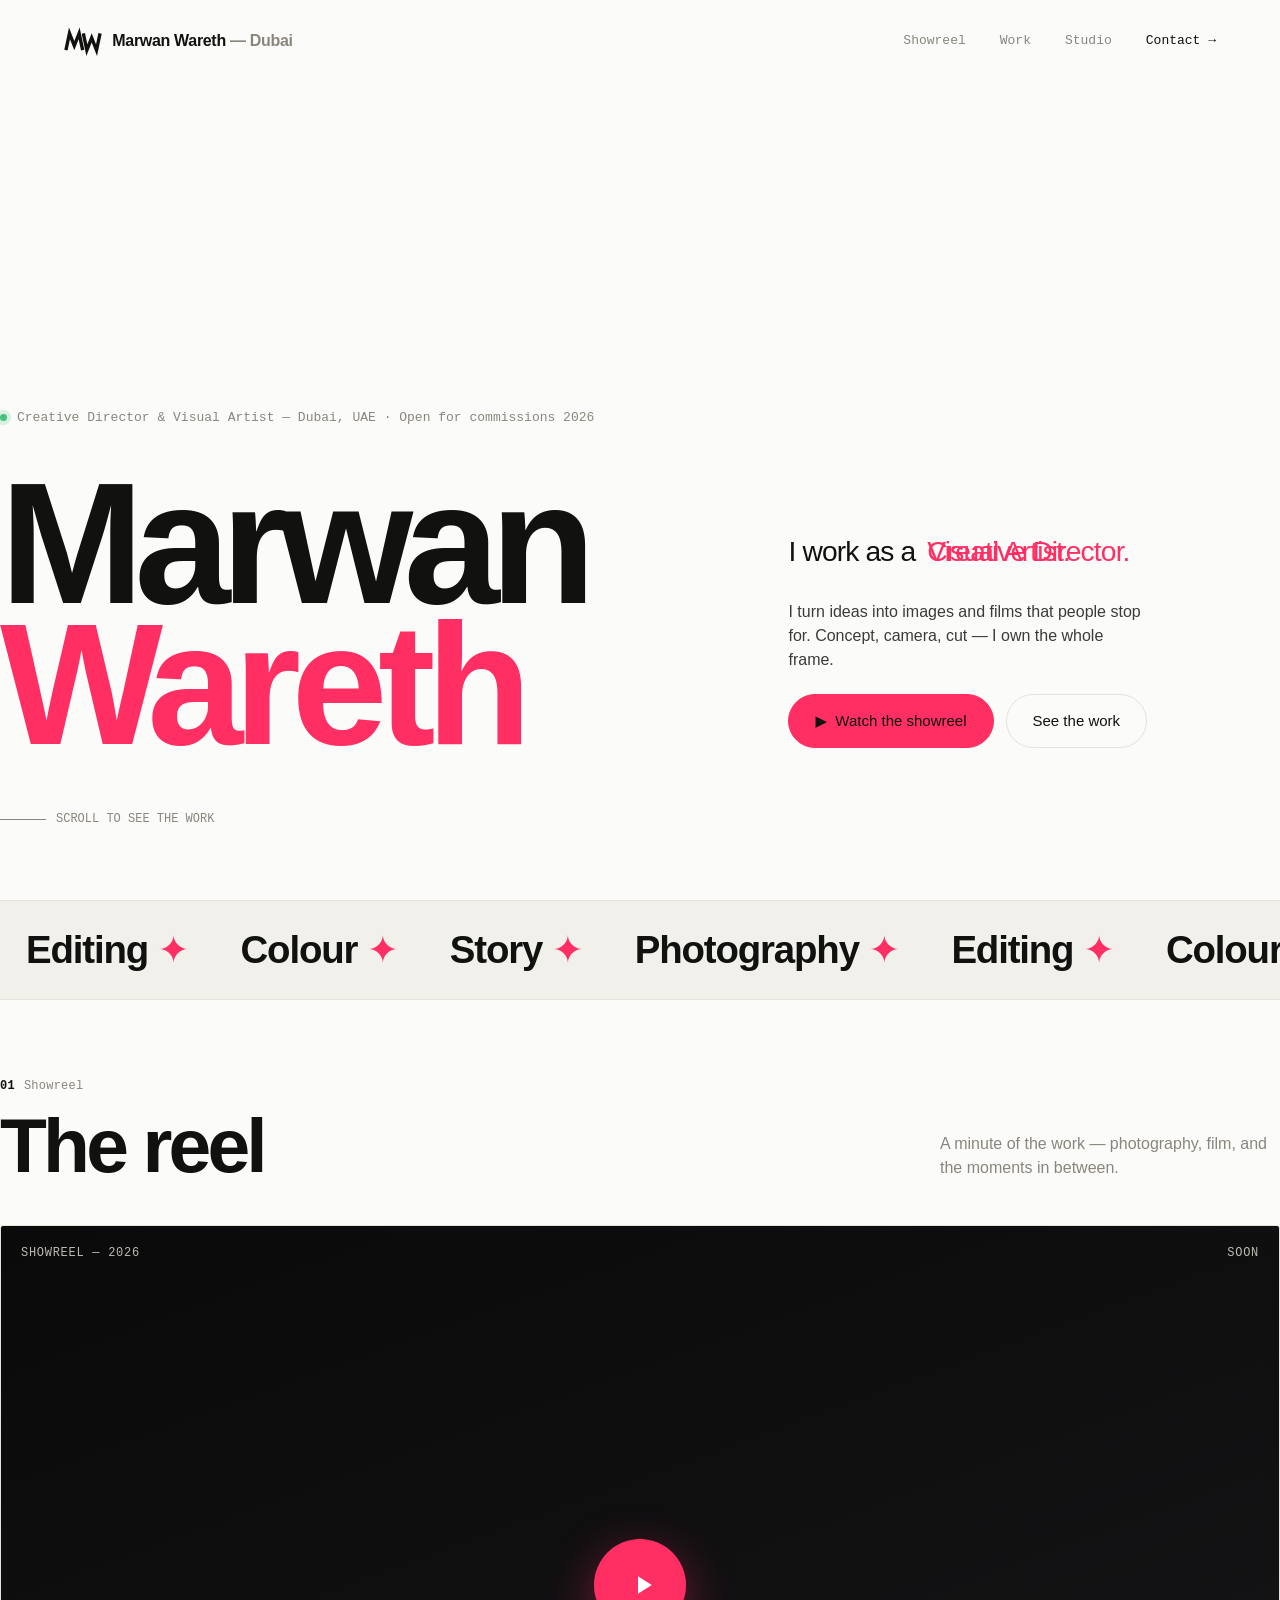
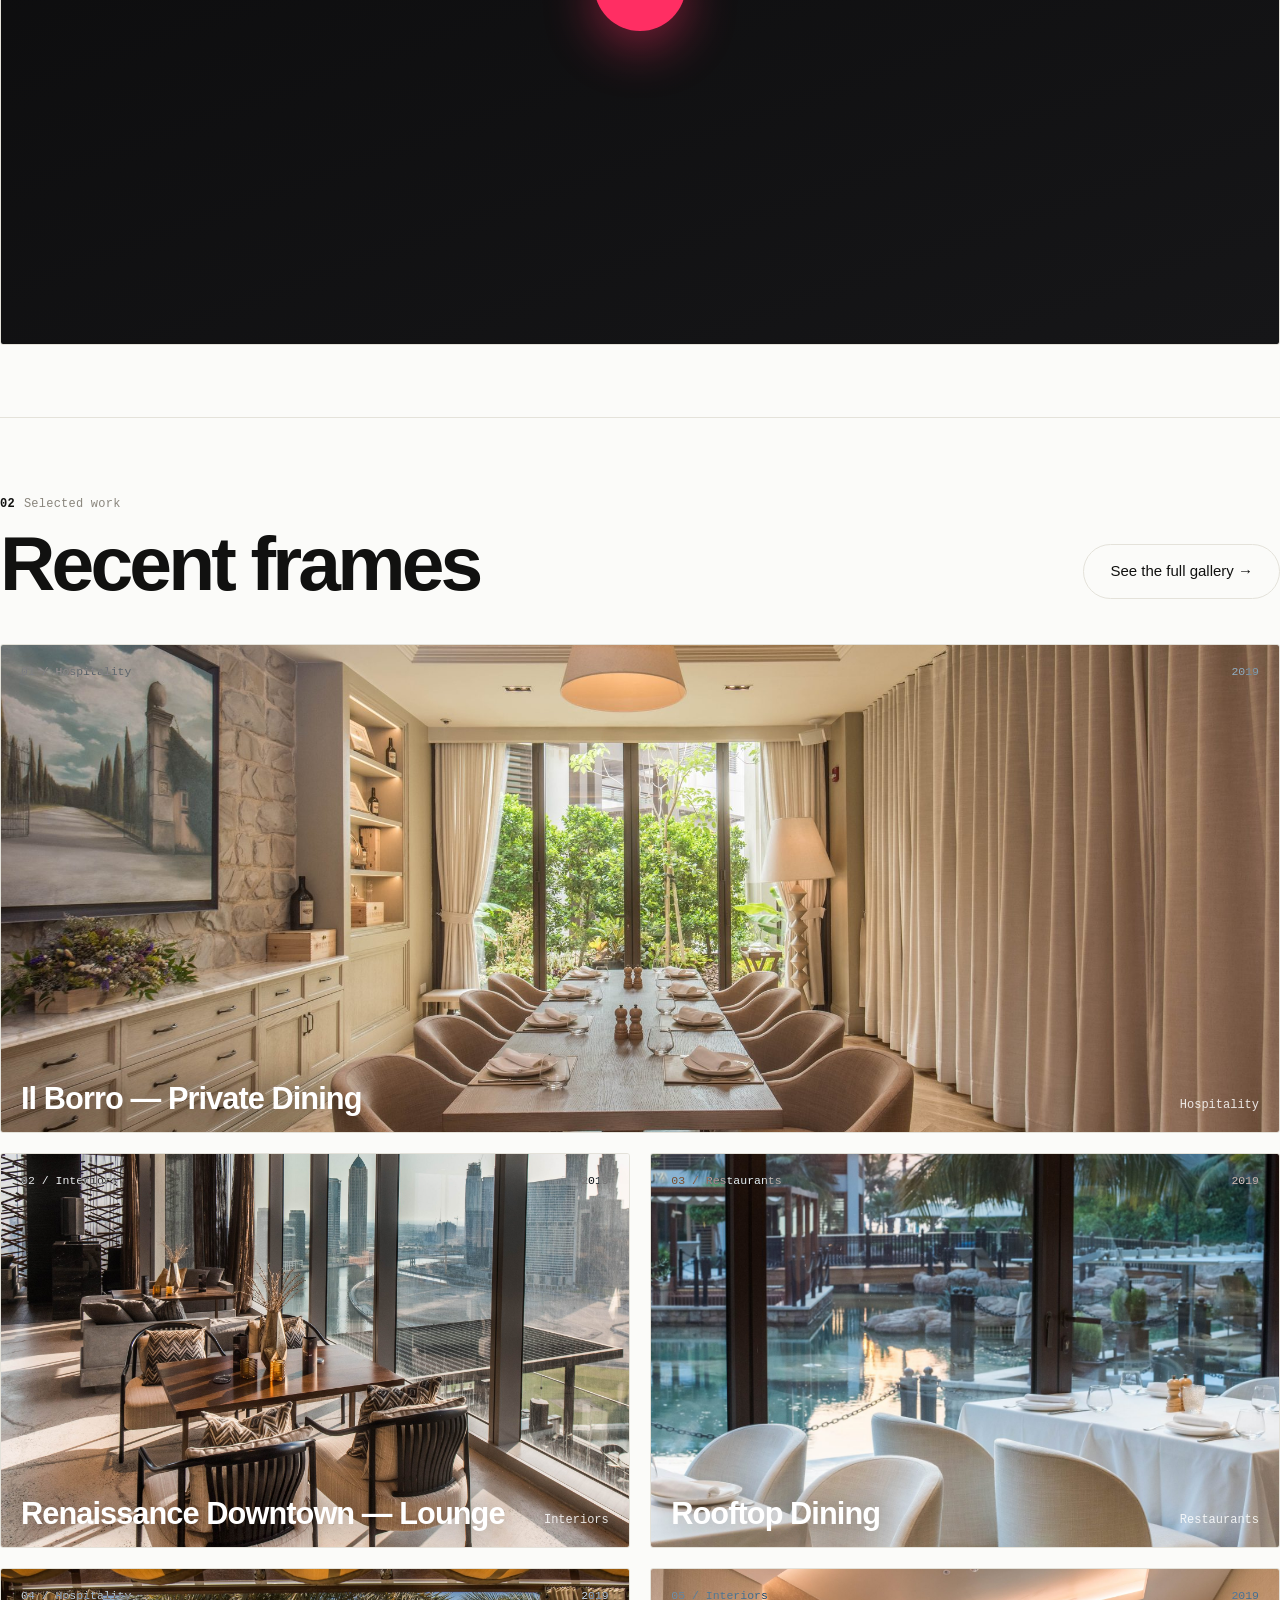
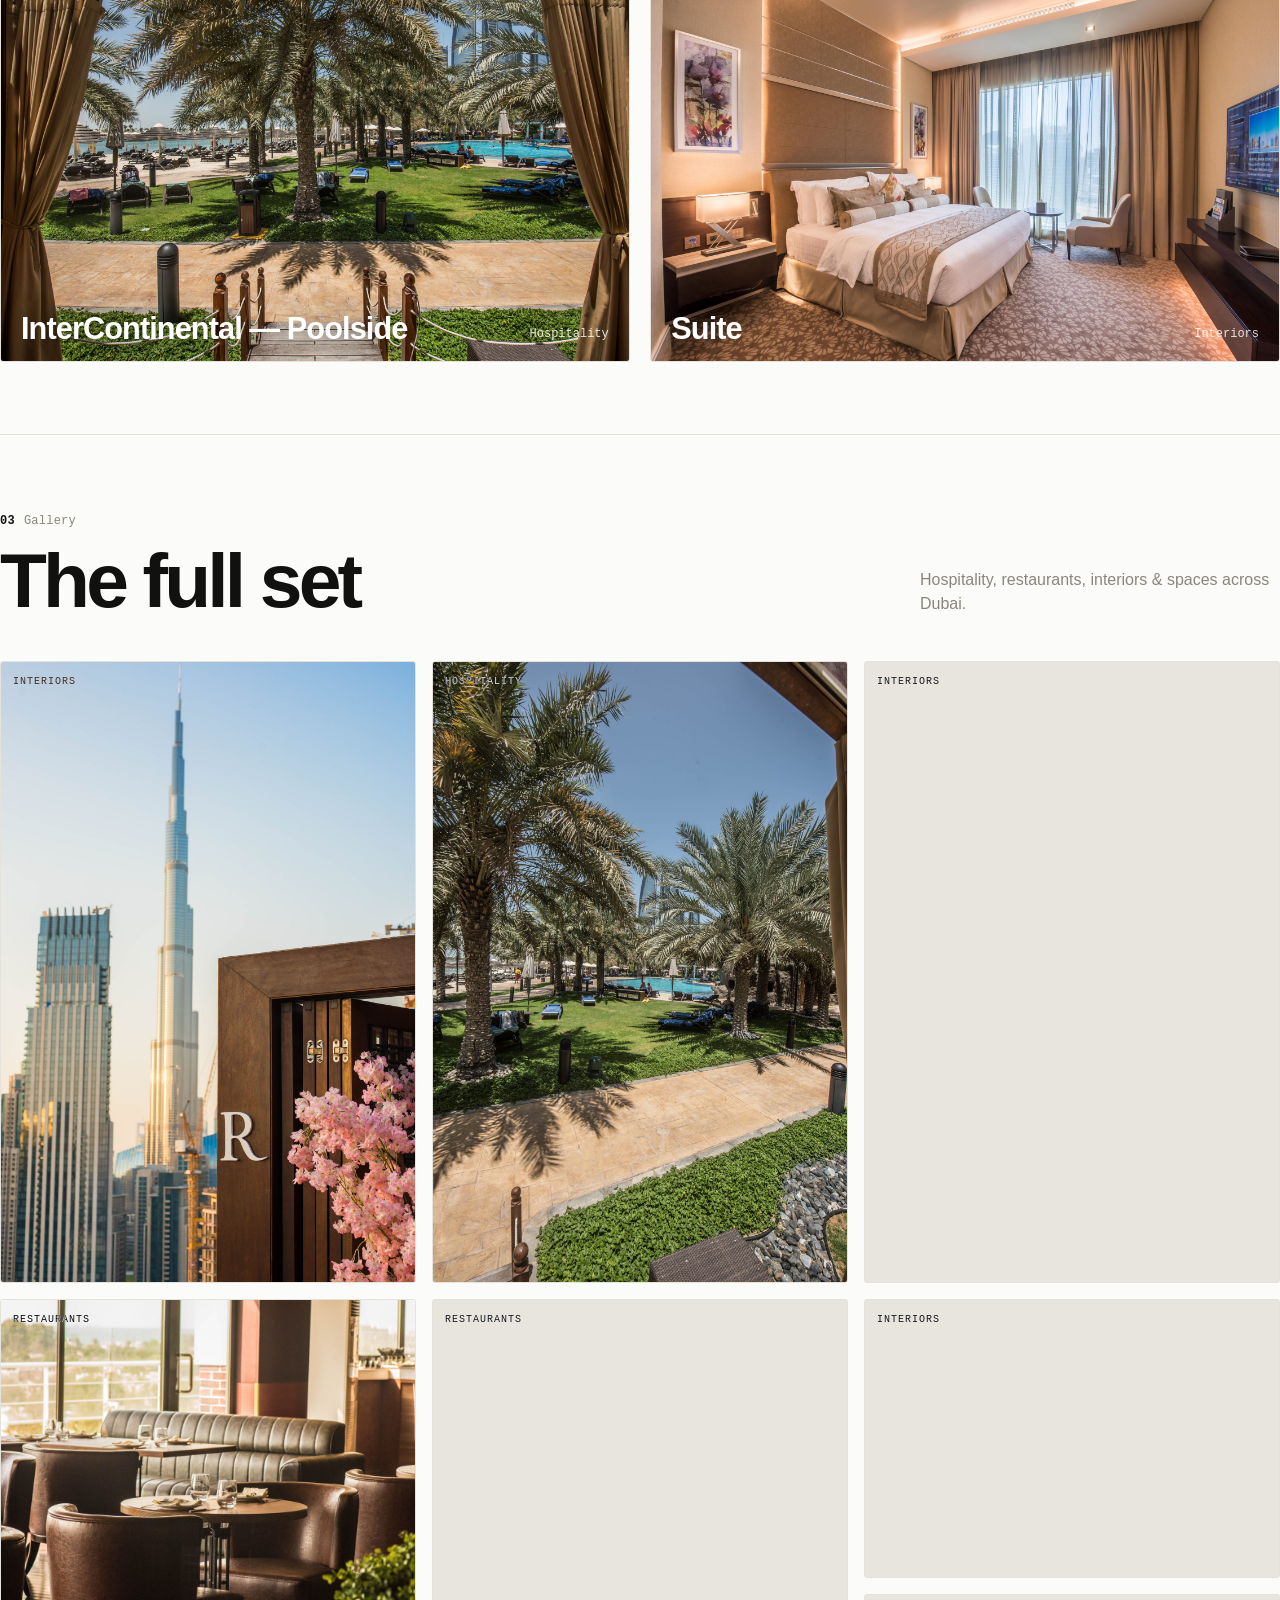
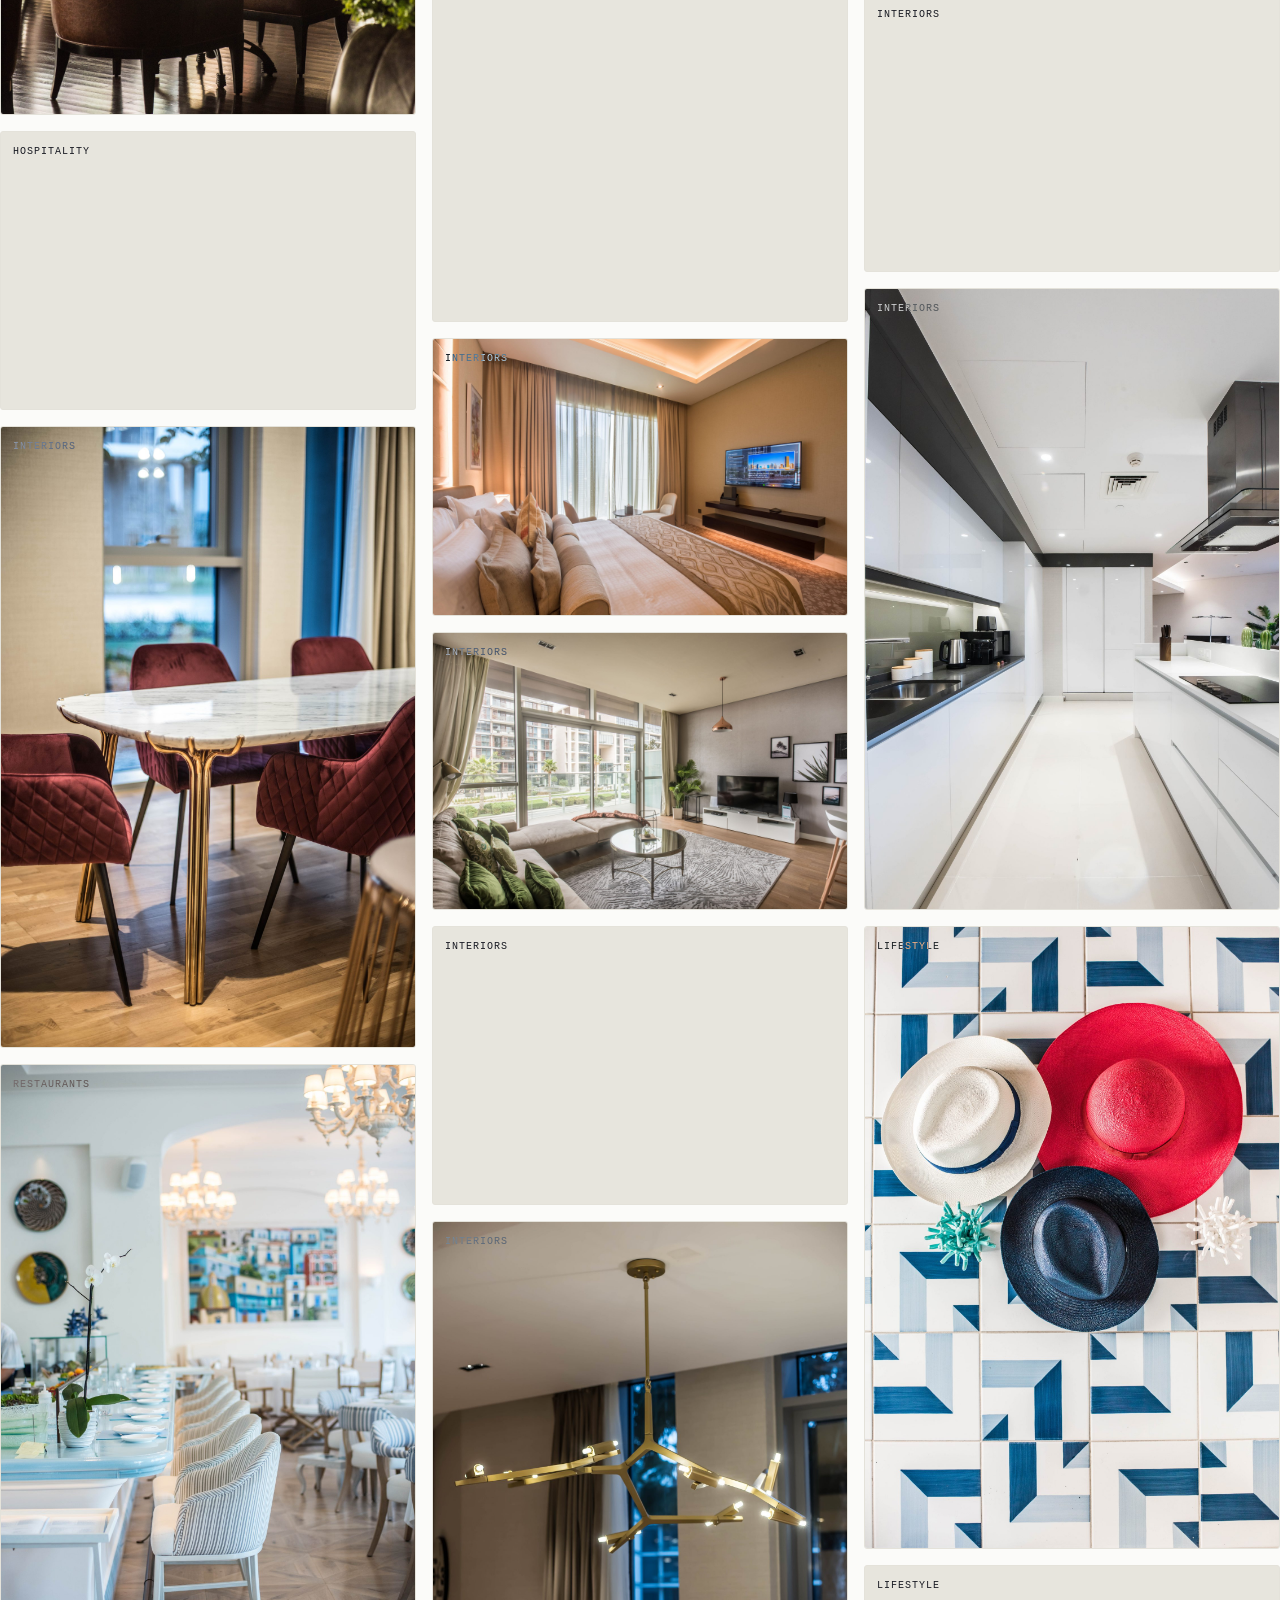
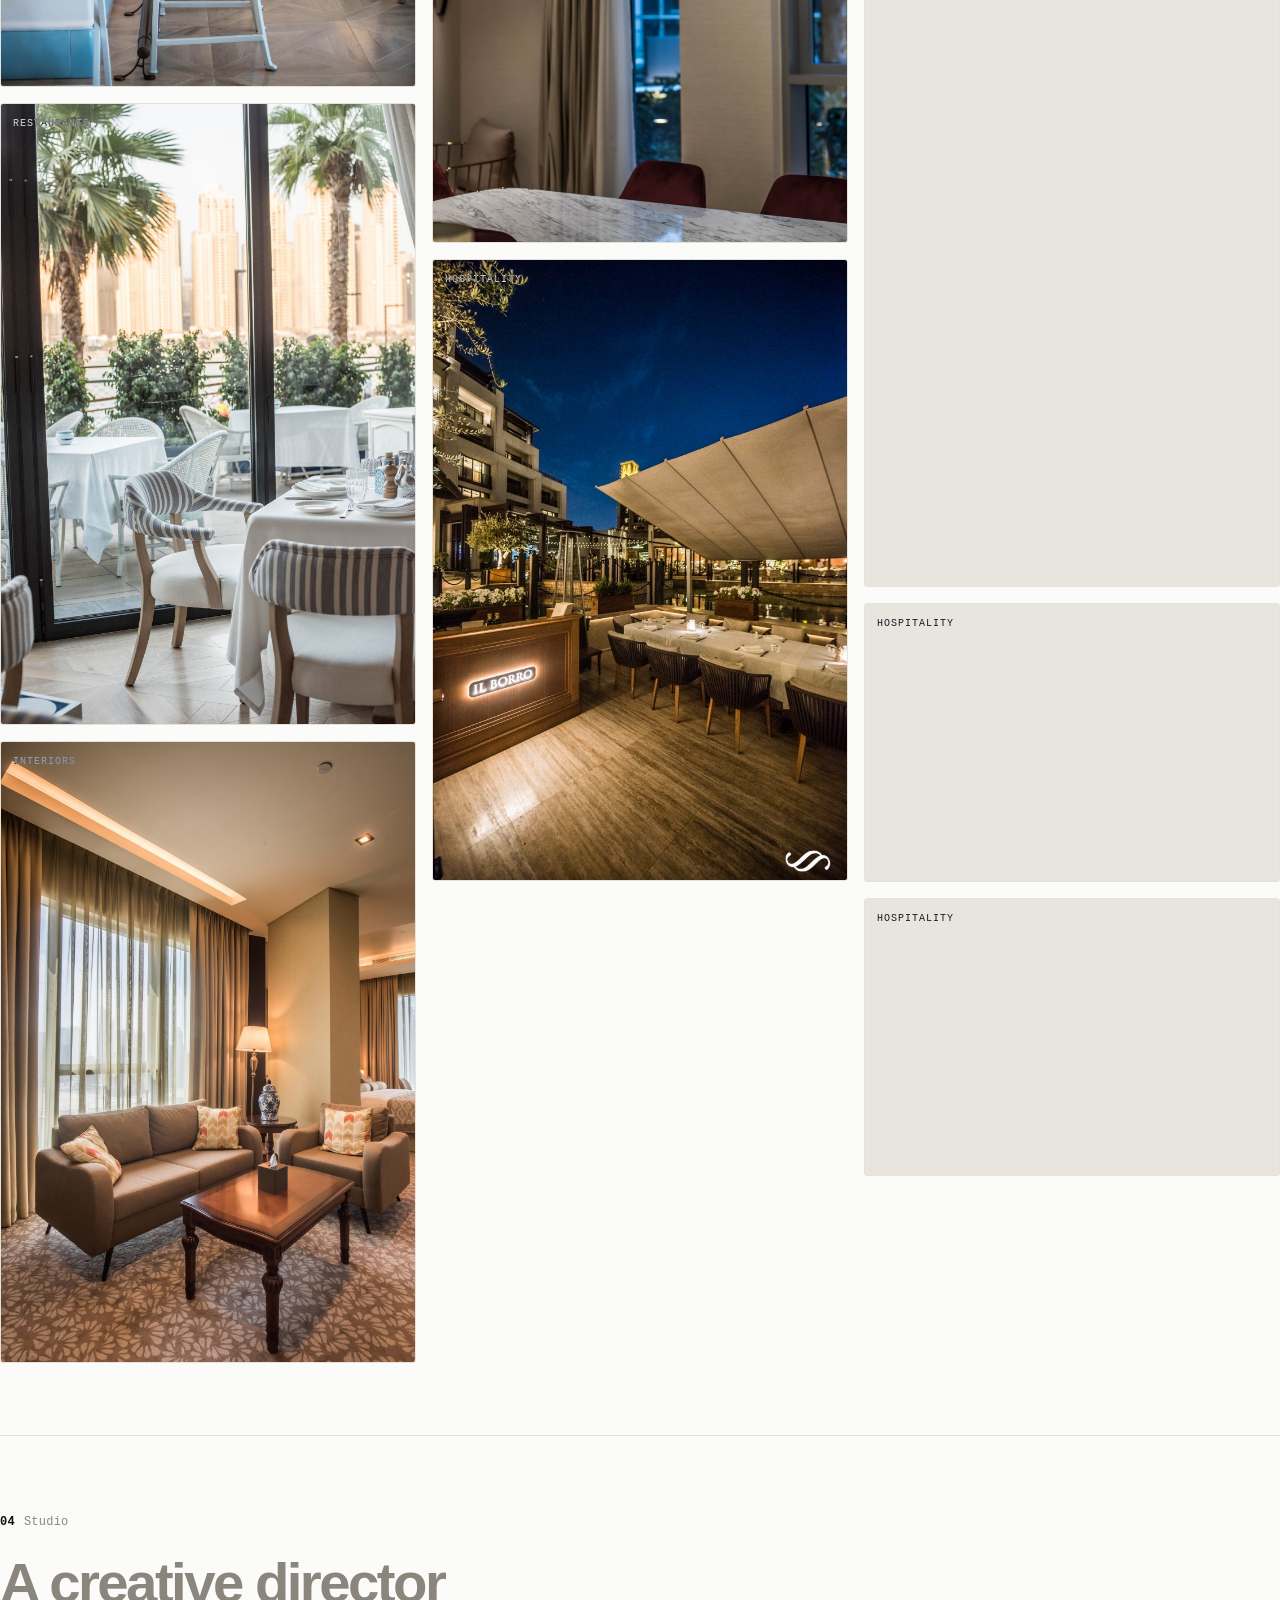
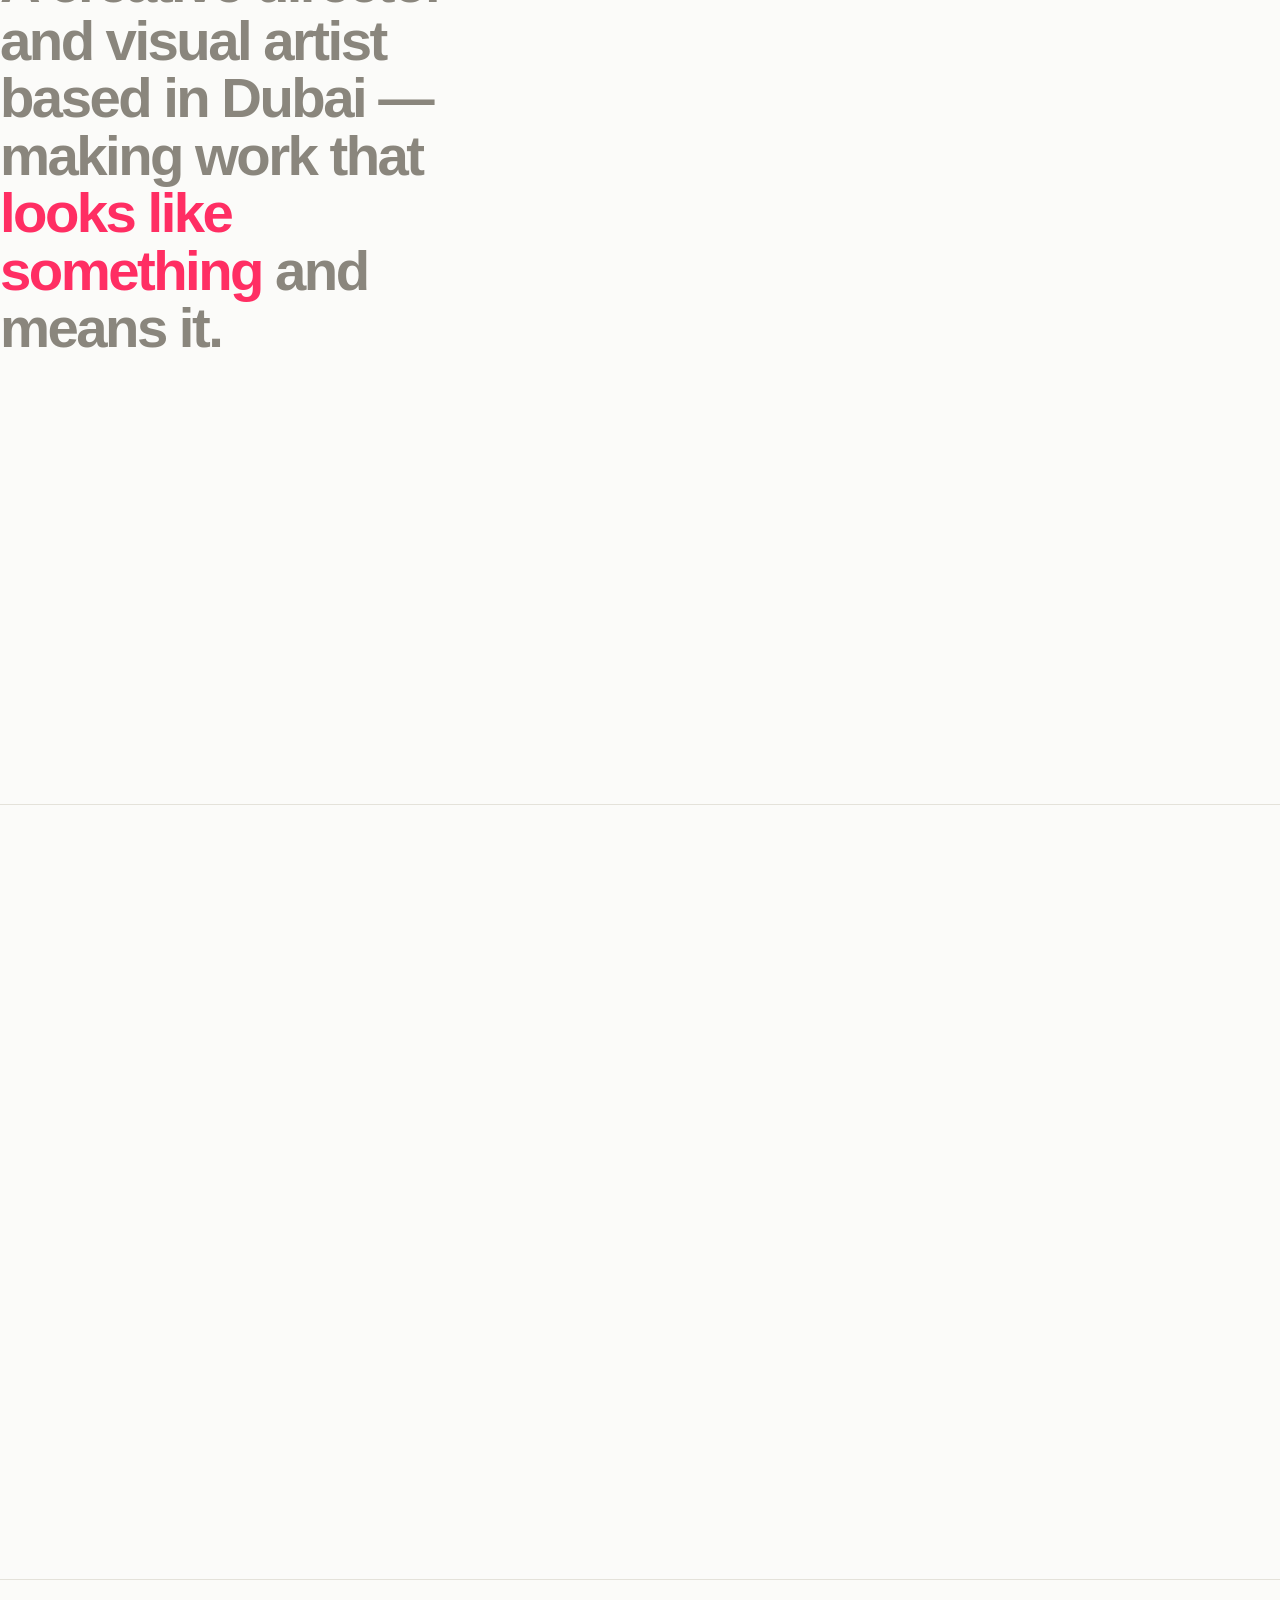
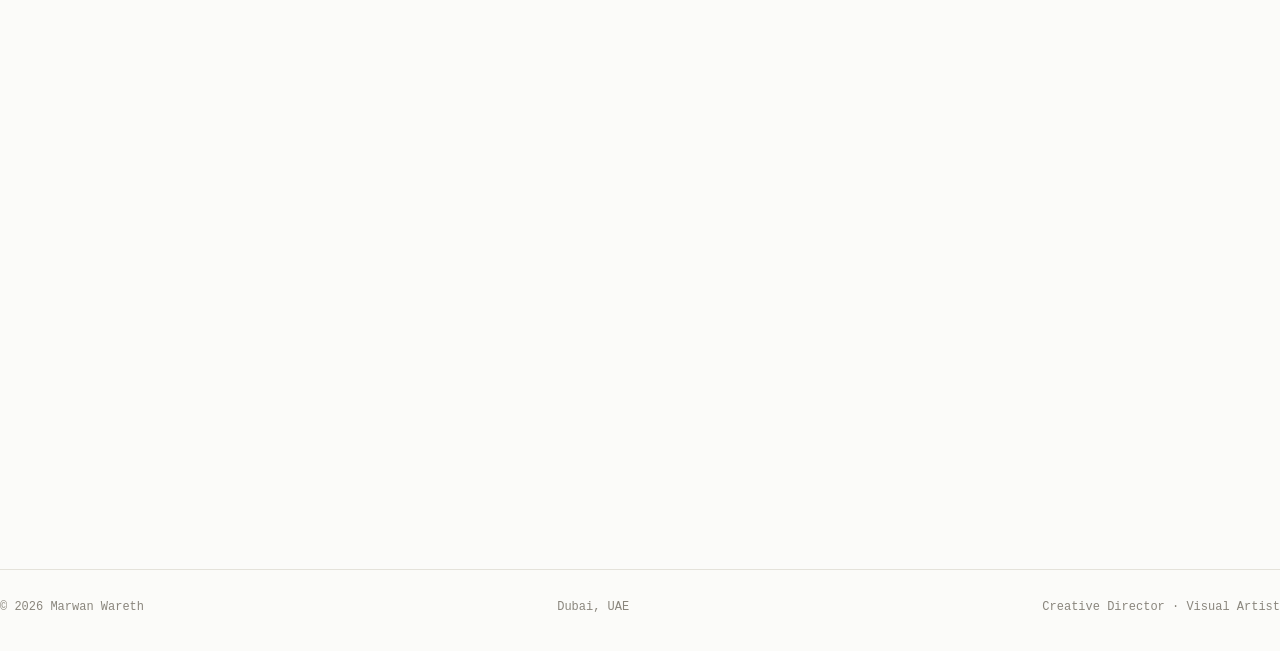
==== index.html @ f2a69b5d "Marwan Wareth portfolio site (marwanwareth.com) Clean, dedicated home for the site — static HTML/CSS" ====
<!DOCTYPE html>
<html lang="en">
<head>
<meta charset="UTF-8" />
<meta name="viewport" content="width=device-width, initial-scale=1.0" />
<meta name="theme-color" content="#FBFBF9" />
<title>Food, Lifestyle & Brand Photographer · Creative Director in Dubai — Marwan Wareth</title>
<meta name="description" content="Marwan Wareth is a Dubai-based creative director & photographer for food, restaurants, hospitality, products, portraits and lifestyle brands. Photography, film & art direction. Get a quote on WhatsApp." />
<meta name="keywords" content="food photographer Dubai, restaurant photographer Dubai, product photographer Dubai, hospitality photographer Dubai, lifestyle photographer Dubai, portrait photographer Dubai, creative director Dubai, brand photographer UAE, videographer Dubai" />
<meta name="author" content="Marwan Wareth" />
<meta name="robots" content="index, follow, max-image-preview:large" />
<meta name="geo.region" content="AE-DU" />
<meta name="geo.placename" content="Dubai" />
<!-- canonical domain -->
<link rel="canonical" href="https://www.marwanwareth.com/" />

<meta property="og:type" content="website" />
<meta property="og:site_name" content="Marwan Wareth" />
<meta property="og:title" content="Marwan Wareth — Creative Director & Photographer, Dubai" />
<meta property="og:description" content="Dubai-based creative director & photographer for food, hospitality, product & lifestyle brands. Photography, film & direction." />
<meta property="og:image" content="https://www.marwanwareth.com/img/og.jpg" />
<meta property="og:locale" content="en_AE" />
<meta name="twitter:card" content="summary_large_image" />

<!-- Structured data: helps Google understand who/where/what you serve (rich results + local SEO) -->
<script type="application/ld+json">
{
  "@context": "https://schema.org",
  "@type": "ProfessionalService",
  "@id": "https://www.marwanwareth.com/#business",
  "name": "Marwan Wareth — Creative Director & Photographer",
  "description": "Creative director and photographer in Dubai for food, restaurants, hospitality, products, portraits and lifestyle brands.",
  "image": "https://www.marwanwareth.com/img/og.jpg",
  "url": "https://www.marwanwareth.com/",
  "email": "marwan.abdulwareth@gmail.com",
  "priceRange": "$$",
  "areaServed": { "@type": "City", "name": "Dubai" },
  "address": { "@type": "PostalAddress", "addressLocality": "Dubai", "addressCountry": "AE" },
  "founder": { "@type": "Person", "name": "Marwan Wareth", "jobTitle": "Creative Director & Visual Artist" },
  "knowsAbout": ["Food photography","Restaurant photography","Hospitality photography","Product photography","Portrait photography","Lifestyle photography","Creative direction","Film & video"],
  "makesOffer": [
    { "@type": "Offer", "itemOffered": { "@type": "Service", "name": "Food & beverage photography" } },
    { "@type": "Offer", "itemOffered": { "@type": "Service", "name": "Restaurant & hospitality photography" } },
    { "@type": "Offer", "itemOffered": { "@type": "Service", "name": "Product & still life photography" } },
    { "@type": "Offer", "itemOffered": { "@type": "Service", "name": "Portrait & lifestyle photography" } },
    { "@type": "Offer", "itemOffered": { "@type": "Service", "name": "Creative direction & brand film" } }
  ],
  "sameAs": ["https://instagram.com/"]
}
</script>
<link rel="manifest" href="manifest.json" />
<link rel="icon" href="data:image/svg+xml,%3Csvg xmlns='http://www.w3.org/2000/svg' viewBox='0 0 100 100'%3E%3Crect width='100' height='100' fill='%230B0B0C'/%3E%3Ctext x='50' y='70' font-family='Helvetica,Arial,sans-serif' font-size='58' font-weight='700' fill='%23F1EDE4' text-anchor='middle'%3EM%3C/text%3E%3C/svg%3E" />

<style>
  /* ============================================================
     MARWAN WARETH — Creative Director & Visual Artist
     Noir edition. Palette kept token-based across three skins so
     the look can be flipped by changing one data-skin attribute.
     ============================================================ */
  *{box-sizing:border-box}
  html{scroll-behavior:smooth}
  body{margin:0}
  .site{
    --sans:"Helvetica Neue","Segoe UI",Roboto,Arial,system-ui,sans-serif;
    --mono:ui-monospace,"SF Mono",SFMono-Regular,Menlo,Consolas,monospace;
    --pad:clamp(20px,5vw,96px);
    min-height:100vh;background:var(--bg);color:var(--ink);
    font-family:var(--sans);line-height:1.5;-webkit-font-smoothing:antialiased;overflow-x:hidden;
  }
  .site a{color:inherit;text-decoration:none}
  .site img{max-width:100%;display:block}
  .full{padding-left:var(--pad);padding-right:var(--pad);max-width:2000px;margin:0 auto}

  /* skins (noir active; others kept for easy switching) */
  .site[data-skin="noir"]{--bg:#0B0B0C;--panel:#141416;--panel-2:#1c1c1f;--ink:#F1EDE4;--mut:#847F77;--line:#232326;--acc:#CBA75E;--on-acc:#0B0B0C;color-scheme:dark}
  .site[data-skin="mono"]{--bg:#FCFCFA;--panel:#F1F0EA;--panel-2:#E7E5DD;--ink:#0D0D0B;--mut:#8B877D;--line:#E4E2DA;--acc:#0D0D0B;--on-acc:#FCFCFA;color-scheme:light}
  .site[data-skin="signal"]{--bg:#FBFBF9;--panel:#F1F0EA;--panel-2:#E7E5DD;--ink:#111110;--mut:#8A867D;--line:#E4E2DA;--acc:#FF2E63;--on-acc:#fff;color-scheme:light}

  .site h1,.site h2,.site h3{margin:0;font-weight:600;letter-spacing:-.045em;line-height:.92;text-wrap:balance}
  .site ::selection{background:var(--acc);color:var(--on-acc)}
  .lbl{font-family:var(--mono);font-size:12px;letter-spacing:.02em;color:var(--mut);display:inline-flex;gap:9px;align-items:center}
  .lbl b{color:var(--ink);font-weight:600}

  /* custom cursor */
  .cursor{position:fixed;top:0;left:0;width:14px;height:14px;border-radius:50%;background:var(--acc);pointer-events:none;z-index:200;transform:translate(-50%,-50%);mix-blend-mode:difference;transition:width .22s,height .22s;will-change:transform}
  .cursor.big{width:78px;height:78px;background:#fff}
  @media(hover:none),(pointer:coarse){.cursor{display:none}}

  /* header */
  .site header{position:fixed;top:0;left:0;right:0;z-index:60;transition:background .3s}
  .site header.solid{background:color-mix(in srgb,var(--bg) 88%,transparent);backdrop-filter:saturate(150%) blur(12px);border-bottom:1px solid var(--line)}
  .nav{display:flex;align-items:center;justify-content:space-between;height:82px}
  .brand{font-weight:600;font-size:16px;letter-spacing:-.02em;display:flex;align-items:center}
  .brand em{color:var(--mut);font-style:normal}
  .mwmark{height:19px;width:auto;margin-right:11px;color:var(--ink);overflow:visible}
  .nav .links{display:flex;gap:34px;align-items:center;font-family:var(--mono);font-size:13px}
  .nav .links a{color:var(--mut);transition:color .2s}
  .nav .links a:hover,.nav .links a.act{color:var(--ink)}
  @media(max-width:680px){.nav .links a:not(.act){display:none}}

  /* hero */
  .hero{min-height:100vh;display:flex;flex-direction:column;justify-content:flex-end;padding-top:120px;padding-bottom:34px;position:relative}
  .hero .grid{display:grid;grid-template-columns:1.5fr 1fr;gap:clamp(24px,4vw,64px);align-items:end}
  .hero .ein{font-family:var(--mono);font-size:13px;color:var(--mut);display:flex;gap:10px;align-items:center;margin-bottom:clamp(24px,5vh,60px)}
  .hero .ein .dot{width:7px;height:7px;border-radius:50%;background:#46c07f;box-shadow:0 0 0 4px color-mix(in srgb,#46c07f 20%,transparent)}
  .hero h1{font-size:clamp(56px,13.5vw,232px);letter-spacing:-.055em;line-height:.82}
  .hero h1 .l2{color:var(--mut);display:block}
  .site[data-skin="signal"] .hero h1 .l2{color:var(--acc)}
  .hero .role{margin-top:clamp(18px,3vh,34px);font-size:clamp(18px,2.2vw,30px);font-weight:500;letter-spacing:-.03em;color:var(--ink);display:flex;gap:12px;align-items:baseline;flex-wrap:wrap}
  .hero .role .rot{display:inline-grid}
  .hero .role .rot span{grid-area:1/1;color:var(--acc);opacity:0;transform:translateY(12px);transition:opacity .5s,transform .5s}
  .hero .role .rot span.on{opacity:1;transform:none}
  .hero .aside{padding-bottom:8px}
  .hero .aside p{color:var(--ink);opacity:.82;font-size:16px;max-width:360px;margin:0 0 22px}
  .btns{display:flex;gap:12px;flex-wrap:wrap}
  .btn{display:inline-flex;align-items:center;gap:9px;white-space:nowrap;font-weight:500;font-size:15px;padding:15px 26px;border-radius:100px;cursor:pointer;border:1px solid var(--line);transition:transform .16s,background .2s,color .2s,border-color .2s;font-family:var(--sans)}
  .btn:hover{transform:translateY(-2px)}
  .btn-1{background:var(--acc);color:var(--on-acc);border-color:var(--acc)}
  .btn-2:hover{border-color:var(--acc);color:var(--acc)}
  .scrollcue{margin-top:clamp(30px,6vh,64px);font-family:var(--mono);font-size:12px;color:var(--mut);display:flex;align-items:center;gap:10px}
  .scrollcue .ln{width:46px;height:1px;background:var(--mut);position:relative;overflow:hidden}
  .scrollcue .ln::after{content:"";position:absolute;inset:0;background:var(--acc);transform:translateX(-100%);animation:sweep 2.4s infinite}
  @keyframes sweep{50%,100%{transform:translateX(100%)}}
  @media(max-width:860px){.hero .grid{grid-template-columns:1fr}.hero{justify-content:center}}

  /* marquee */
  .marq{border-top:1px solid var(--line);border-bottom:1px solid var(--line);overflow:hidden;padding:20px 0;background:var(--panel)}
  .marq .track{display:flex;white-space:nowrap;width:max-content;animation:scroll 24s linear infinite}
  .marq b{font-size:clamp(22px,3vw,40px);font-weight:600;letter-spacing:-.03em;padding:0 26px;color:var(--ink)}
  .marq b .s{color:var(--acc)}
  @keyframes scroll{to{transform:translateX(-50%)}}

  /* sections */
  .site section{padding:clamp(56px,8vh,110px) 0}
  .band{border-top:1px solid var(--line)}
  .head{display:flex;justify-content:space-between;align-items:flex-end;gap:20px;flex-wrap:wrap;margin-bottom:clamp(28px,5vh,52px)}
  .head h2{font-size:clamp(32px,6vw,84px);letter-spacing:-.05em;margin-top:14px}

  /* reel */
  .reel{aspect-ratio:16/9;border-radius:3px;overflow:hidden;position:relative;border:1px solid var(--line);background:linear-gradient(160deg,#0a0a0b,#161618)}
  .reel iframe{position:absolute;inset:0;width:100%;height:100%;border:0}
  .reel .play{position:absolute;inset:0;margin:auto;width:92px;height:92px;border-radius:50%;background:var(--acc);color:var(--on-acc);display:grid;place-items:center;box-shadow:0 16px 50px color-mix(in srgb,var(--acc) 45%,transparent);transition:transform .2s;cursor:pointer}
  .reel:hover .play{transform:scale(1.07)}
  .reel .play svg{margin-left:5px}
  .reel .meta{position:absolute;top:18px;font-family:var(--mono);font-size:12px;letter-spacing:.06em;color:#e9e5db;opacity:.8}
  .reel .meta.l{left:20px}.reel .meta.r{right:20px}

  /* work tiles */
  .tiles{display:grid;grid-template-columns:1fr 1fr;gap:clamp(14px,1.6vw,26px)}
  .tile{position:relative;overflow:hidden;border-radius:3px;cursor:pointer;border:1px solid var(--line);background:var(--panel-2)}
  .tile.wide{grid-column:1/-1}
  .tile .media{aspect-ratio:16/10;display:grid;place-items:center;font-family:var(--mono);font-size:13px;color:rgba(255,255,255,.6);background-size:cover;background-position:center;transition:transform .6s cubic-bezier(.2,.7,.2,1)}
  .tile.wide .media{aspect-ratio:21/8}
  .tile:hover .media{transform:scale(1.04)}
  .tile .top{position:absolute;top:18px;left:20px;right:20px;display:flex;justify-content:space-between;font-family:var(--mono);font-size:11.5px;color:#fff;mix-blend-mode:difference}
  .tile .cap{position:absolute;left:20px;bottom:18px;right:20px;display:flex;justify-content:space-between;align-items:flex-end;color:#fff}
  .tile .cap h3{font-size:clamp(22px,2.4vw,38px);letter-spacing:-.03em;text-shadow:0 2px 30px rgba(0,0,0,.5)}
  .tile .cap .yr{font-family:var(--mono);font-size:12px;opacity:.85}
  @media(max-width:720px){.tiles{grid-template-columns:1fr}}

  /* gallery masonry */
  .masonry{columns:3 300px;column-gap:16px}
  @media(max-width:640px){.masonry{columns:2 160px}}
  .mitem{break-inside:avoid;margin:0 0 16px;position:relative;overflow:hidden;border-radius:3px;border:1px solid var(--line);background:var(--panel-2);cursor:pointer}
  .mitem img{width:100%;display:block;transition:transform .6s cubic-bezier(.2,.7,.2,1)}
  .mitem:hover img{transform:scale(1.04)}
  .mitem .mtag{position:absolute;top:12px;left:12px;font-family:var(--mono);font-size:10px;letter-spacing:.1em;text-transform:uppercase;color:#fff;mix-blend-mode:difference}
  .mitem .mcap{position:absolute;left:0;right:0;bottom:0;padding:32px 14px 12px;color:#fff;font-family:var(--mono);font-size:11.5px;letter-spacing:.03em;background:linear-gradient(transparent,rgba(0,0,0,.62));opacity:0;transition:opacity .25s}
  .mitem:hover .mcap{opacity:1}

  /* index + hover preview */
  .rows{border-top:1px solid var(--line)}
  .row{display:grid;grid-template-columns:40px 1fr auto;gap:20px;align-items:center;padding:clamp(20px,2.6vw,34px) 4px;border-bottom:1px solid var(--line);transition:padding-left .3s;position:relative}
  .row .n{font-family:var(--mono);font-size:12px;color:var(--mut)}
  .row .t{font-size:clamp(24px,3.6vw,52px);font-weight:600;letter-spacing:-.04em;transition:color .3s}
  .row .c{font-family:var(--mono);font-size:12.5px;color:var(--mut)}
  .row:hover{padding-left:22px}.row:hover .t{color:var(--acc)}
  .preview{position:fixed;top:0;left:0;width:300px;height:210px;border-radius:4px;overflow:hidden;pointer-events:none;z-index:80;opacity:0;transform:translate(-50%,-50%) scale(.9);transition:opacity .25s,transform .25s;box-shadow:0 30px 80px rgba(0,0,0,.4)}
  .preview.show{opacity:1;transform:translate(-50%,-50%) scale(1)}
  .preview .fill{width:100%;height:100%;display:grid;place-items:center;font-family:var(--mono);font-size:12px;color:rgba(255,255,255,.9);background-size:cover;background-position:center}
  @media(hover:none){.preview{display:none}}

  /* studio */
  .studio .big{font-size:clamp(28px,4.4vw,64px);font-weight:600;letter-spacing:-.045em;line-height:1.02;max-width:16ch;text-wrap:balance}
  .studio .big em{color:var(--acc);font-style:normal}
  .studio .cols{display:grid;grid-template-columns:1.3fr 1fr;gap:clamp(30px,5vw,80px);margin-top:clamp(36px,6vh,72px);align-items:start}
  .studio p{color:var(--mut);font-size:16px;max-width:46ch;margin:0 0 16px}
  .caps{border-top:1px solid var(--line)}
  .caps .cap-row{display:flex;justify-content:space-between;gap:16px;padding:15px 0;border-bottom:1px solid var(--line);font-size:15px}
  .caps .cap-row .mono{font-family:var(--mono);font-size:12px;color:var(--mut)}
  @media(max-width:860px){.studio .cols{grid-template-columns:1fr}}

  /* subjects */
  .shootgrid{display:grid;grid-template-columns:1fr 1fr;gap:clamp(10px,1.4vw,18px)}
  @media(max-width:640px){.shootgrid{grid-template-columns:1fr}}
  .scat{border:1px solid var(--line);border-radius:3px;padding:clamp(22px,2.6vw,38px);display:flex;justify-content:space-between;align-items:baseline;gap:16px;transition:background .25s;cursor:default}
  .scat:hover{background:var(--panel)}
  .scat h3{font-size:clamp(24px,3vw,46px);letter-spacing:-.035em}
  .scat:hover h3{color:var(--acc)}
  .scat .n{font-family:var(--mono);font-size:12px;color:var(--mut)}

  /* contact */
  .contact h2{font-size:clamp(52px,13vw,220px);letter-spacing:-.055em;line-height:.84}
  .contact .lbl{margin-bottom:26px}
  .contact .row2{display:flex;justify-content:space-between;align-items:flex-end;gap:24px;flex-wrap:wrap;margin-top:clamp(30px,5vh,56px);padding-top:26px;border-top:1px solid var(--line)}
  .contact .mail{font-size:clamp(18px,2.6vw,30px);font-weight:500;letter-spacing:-.03em;color:var(--acc)}
  .socials{display:flex;gap:24px;flex-wrap:wrap;font-family:var(--mono);font-size:13px}
  .socials a{color:var(--mut)}.socials a:hover{color:var(--acc)}

  /* floating WhatsApp CTA */
  .wa{position:fixed;right:22px;bottom:22px;z-index:120;display:none;align-items:center;gap:10px;padding:14px 20px 14px 16px;border-radius:100px;
    background:#25D366;color:#0a2e17;font-weight:600;font-size:15px;box-shadow:0 14px 40px rgba(37,211,102,.4);transition:transform .18s}
  .wa.on{display:inline-flex}
  .wa:hover{transform:translateY(-2px)}
  .wa svg{width:22px;height:22px}
  @media(max-width:560px){.wa span{display:none}.wa{padding:16px;border-radius:50%}}

  .site footer{border-top:1px solid var(--line);padding:28px 0 40px}
  .frow{display:flex;justify-content:space-between;gap:16px;flex-wrap:wrap;color:var(--mut);font-family:var(--mono);font-size:12px}

  .reveal{opacity:0;transform:translateY(24px);transition:opacity .8s cubic-bezier(.2,.7,.2,1),transform .8s cubic-bezier(.2,.7,.2,1)}
  .reveal.in{opacity:1;transform:none}
  @media(prefers-reduced-motion:reduce){
    .reveal{opacity:1;transform:none;transition:none}
    .hero .role .rot span,.marq .track,.scrollcue .ln::after{animation:none;transition:none}
    .cursor{display:none}
  }
</style>
</head>
<body>
<script>document.documentElement.classList.add('js');</script>

<div class="cursor" id="cursor" aria-hidden="true"></div>

<div class="site" data-skin="signal" id="site">

  <header id="hdr">
    <div class="full nav">
      <a class="brand" href="#top" data-h aria-label="Marwan Wareth — home">
        <svg class="mwmark" viewBox="0 0 232 118" fill="none" aria-hidden="true">
          <path d="M12 112 L34 8 L64 84 L94 8 L116 112" stroke="currentColor" stroke-width="21" stroke-linejoin="miter" stroke-miterlimit="6"/>
          <path d="M120 8 L142 112 L172 36 L202 112 L224 8" stroke="currentColor" stroke-width="21" stroke-linejoin="miter" stroke-miterlimit="6"/>
        </svg>
        <span>Marwan Wareth <em>— Dubai</em></span>
      </a>
      <nav class="links">
        <a href="#reel" data-h>Showreel</a>
        <a href="#work" data-h>Work</a>
        <a href="#studio" data-h>Studio</a>
        <a href="#contact" class="act" data-h>Contact →</a>
      </nav>
    </div>
  </header>

  <span id="top"></span>

  <!-- HERO -->
  <section class="hero full">
    <div class="ein reveal"><span class="dot"></span>Creative Director &amp; Visual Artist — Dubai, UAE · Open for commissions 2026</div>
    <div class="grid">
      <h1 class="reveal">Marwan<span class="l2">Wareth</span></h1>
      <div class="aside reveal">
        <div class="role" style="margin-bottom:26px">I work as a
          <span class="rot" aria-label="Creative Director, Visual Artist, Storyteller">
            <span class="on">Creative Director.</span><span>Visual Artist.</span><span>Storyteller.</span>
          </span>
        </div>
        <p>I turn ideas into images and films that people stop for. Concept, camera, cut — I own the whole frame.</p>
        <div class="btns">
          <a class="btn btn-1" href="#reel" data-h>▶ &nbsp;Watch the showreel</a>
          <a class="btn btn-2" href="#work" data-h>See the work</a>
        </div>
      </div>
    </div>
    <div class="scrollcue reveal"><span class="ln"></span>SCROLL TO SEE THE WORK</div>
  </section>

  <!-- MARQUEE -->
  <div class="marq" aria-hidden="true"><div class="track" id="marq"></div></div>

  <!-- SHOWREEL -->
  <section id="reel" class="full">
    <div class="head reveal">
      <div><div class="lbl"><b>01</b> Showreel</div><h2>The reel</h2></div>
      <p style="color:var(--mut);max-width:340px;margin:0">A minute of the work — photography, film, and the moments in between.</p>
    </div>
    <div class="reel reveal" id="reelBox">
      <!-- To embed your reel: uncomment the iframe, set src to your YouTube/Vimeo embed URL,
           then delete the .play + .meta below. Optional: drop img/reel-cover.jpg for a poster. -->
      <!-- <iframe src="https://www.youtube.com/embed/XXXXXXXX" title="Showreel" allow="autoplay; fullscreen" allowfullscreen></iframe> -->
      <div class="meta l">SHOWREEL — 2026</div>
      <div class="meta r">SOON</div>
      <div class="play"><svg width="30" height="30" viewBox="0 0 24 24" fill="currentColor"><path d="M8 5v14l11-7z"/></svg></div>
    </div>
  </section>

  <!-- WORK -->
  <section id="work" class="band full">
    <div class="head reveal">
      <div><div class="lbl"><b>02</b> Selected work</div><h2>Recent frames</h2></div>
      <a class="btn btn-2" href="#gallery" data-h>See the full gallery →</a>
    </div>
    <div class="tiles reveal" id="tiles"></div>
  </section>

  <!-- GALLERY -->
  <section id="gallery" class="band full">
    <div class="head reveal">
      <div><div class="lbl"><b>03</b> Gallery</div><h2>The full set</h2></div>
      <p style="color:var(--mut);max-width:360px;margin:0">Hospitality, restaurants, interiors &amp; spaces across Dubai.</p>
    </div>
    <div class="masonry reveal" id="masonry"></div>
  </section>

  <!-- STUDIO -->
  <section id="studio" class="studio band full">
    <div class="lbl reveal"><b>04</b> Studio</div>
    <p class="big reveal" style="margin-top:22px">A creative director and visual artist based in Dubai — making work that <em>looks like something</em> and means it.</p>
    <div class="cols">
      <div class="reveal">
        <p>I work across photography, film and art direction — for brands, founders and anyone with a story that deserves a better frame. I shoot it, direct it, and cut it, so the idea survives from the first sketch to the final grade.</p>
        <p>No handoffs, no telephone game. One eye on the whole thing, start to finish.</p>
      </div>
      <div class="caps reveal">
        <div class="cap-row"><span>Creative direction</span><span class="mono">01</span></div>
        <div class="cap-row"><span>Photography</span><span class="mono">02</span></div>
        <div class="cap-row"><span>Film &amp; editing</span><span class="mono">03</span></div>
        <div class="cap-row"><span>Art direction</span><span class="mono">04</span></div>
        <div class="cap-row"><span>Colour &amp; grade</span><span class="mono">05</span></div>
        <div class="cap-row"><span>Brand &amp; campaigns</span><span class="mono">06</span></div>
      </div>
    </div>
  </section>

  <!-- WHAT I SHOOT -->
  <section id="shoot" class="band full">
    <div class="head reveal"><div><div class="lbl"><b>05</b> What I shoot</div><h2>Subjects</h2></div></div>
    <div class="shootgrid reveal">
      <div class="scat"><h3>Food</h3><span class="n">01</span></div>
      <div class="scat"><h3>Lifestyle</h3><span class="n">02</span></div>
      <div class="scat"><h3>Portraits</h3><span class="n">03</span></div>
      <div class="scat"><h3>Hospitality</h3><span class="n">04</span></div>
      <div class="scat"><h3>Products &amp; Still Life</h3><span class="n">05</span></div>
      <div class="scat"><h3>Restaurants &amp; Cafés</h3><span class="n">06</span></div>
      <div class="scat"><h3>Interiors &amp; Spaces</h3><span class="n">07</span></div>
      <div class="scat"><h3>Events</h3><span class="n">08</span></div>
    </div>
  </section>

  <!-- CONTACT -->
  <section id="contact" class="contact band full">
    <div class="lbl reveal"><b>06</b> Contact</div>
    <h2 class="reveal">Let's make<br>something.</h2>
    <div class="row2 reveal">
      <a class="mail" href="mailto:marwan.abdulwareth@gmail.com" data-h>marwan.abdulwareth@gmail.com</a>
      <div class="socials">
        <!-- Set your real links -->
        <a href="https://instagram.com/" target="_blank" rel="noopener" data-h>Instagram ↗</a>
        <a href="mailto:marwan.abdulwareth@gmail.com" data-wa data-h>WhatsApp ↗</a>
        <a href="#" target="_blank" rel="noopener" data-h>LinkedIn ↗</a>
      </div>
    </div>
  </section>

  <footer class="full">
    <div class="frow">
      <span>© 2026 Marwan Wareth</span>
      <span>Dubai, UAE</span>
      <span>Creative Director · Visual Artist</span>
    </div>
  </footer>
</div>

<div class="preview" id="preview"><div class="fill"></div></div>

<!-- One-tap WhatsApp lead button (appears once WHATSAPP is set in the script) -->
<a class="wa" id="waBtn" target="_blank" rel="noopener" data-h aria-label="Chat on WhatsApp">
  <svg viewBox="0 0 24 24" fill="currentColor"><path d="M12 2a10 10 0 0 0-8.6 15l-1.4 5 5.1-1.3A10 10 0 1 0 12 2Zm5.8 14.2c-.2.7-1.4 1.3-2 1.4-.5.1-1.2.1-1.9-.1-.4-.1-1-.3-1.8-.6-3-1.3-5-4.4-5.1-4.6-.2-.2-1.3-1.7-1.3-3.2s.8-2.3 1.1-2.6c.3-.3.6-.4.8-.4h.6c.2 0 .4 0 .7.5l.9 2.1c.1.2.1.4 0 .6l-.4.6-.3.3c-.2.2-.4.4-.2.7.2.4.9 1.5 2 2.4 1.3 1.2 2.4 1.5 2.7 1.7.3.1.5.1.7-.1l.9-1c.2-.3.4-.2.7-.1l2 1c.3.1.5.2.5.3.1.2.1.7-.1 1.2Z"/></svg>
  <span>Message me</span>
</a>

<script>
  const site = document.getElementById('site');

  // ── SET YOUR WHATSAPP NUMBER HERE (country code, digits only, no + or spaces) ──
  // e.g. Dubai mobile 050 123 4567 → '971501234567'. Leave '' to hide the button.
  const WHATSAPP = '';
  const WA_MSG = "Hi Marwan, I saw your portfolio and I'd like to talk about a shoot.";
  if (WHATSAPP){
    const link = 'https://wa.me/' + WHATSAPP + '?text=' + encodeURIComponent(WA_MSG);
    const waBtn = document.getElementById('waBtn');
    waBtn.href = link; waBtn.classList.add('on');
    document.querySelectorAll('[data-wa]').forEach(a => a.href = link);
  }

  // Logo is an inline SVG monogram in the header — it recolours itself for any
  // skin via currentColor, so nothing to load here.

  // role rotator
  const rots = document.querySelectorAll('.hero .rot span');
  let ri = 0;
  setInterval(() => { rots[ri].classList.remove('on'); ri=(ri+1)%rots.length; rots[ri].classList.add('on'); }, 2100);

  // marquee
  const words = ['Editing','Colour','Story','Photography'];
  const one = words.map(w => `<b>${w}<span class="s"> ✦ </span></b>`).join('');
  document.getElementById('marq').innerHTML = one + one + one + one;

  /* ══════════════════════════════════════════════════════════════════
     PHOTOS — this single list controls all the images on the site.
       • REORDER these lines to reorder the site.
           - The FIRST 5 appear in "Selected work" up top.
           - The very first one is the big wide feature.
           - The rest fill the "Gallery" below.
       • RENAME a caption: change the middle text.
       • REPLACE a photo: drop a new image into img/ with the SAME name
         (e.g. overwrite img/photo-03.jpg) — nothing else to change.
       • ADD a photo: add a line here + put img/<name>.jpg in the folder.
     Format:  ['file name in img/', 'Caption', 'Tag']
     ══════════════════════════════════════════════════════════════════ */
  const PHOTOS = [
    ['photo-01', 'Il Borro — Private Dining', 'Hospitality'],
    ['photo-02', 'Renaissance Downtown — Lounge', 'Interiors'],
    ['photo-03', 'Rooftop Dining', 'Restaurants'],
    ['photo-04', 'InterContinental — Poolside', 'Hospitality'],
    ['photo-05', 'Suite', 'Interiors'],
    ['photo-06', 'Renaissance — City View', 'Interiors'],
    ['photo-07', 'Skyline Dining', 'Restaurants'],
    ['photo-08', 'InterContinental — Cabanas', 'Hospitality'],
    ['photo-09', 'Penthouse Dining', 'Interiors'],
    ['photo-10', 'The Dining Room', 'Restaurants'],
    ['photo-11', 'Terrace Dining', 'Restaurants'],
    ['photo-12', 'Suite — Living', 'Interiors'],
    ['photo-13', 'InterContinental — Grounds', 'Hospitality'],
    ['photo-14', 'The Lounge', 'Restaurants'],
    ['photo-15', 'Suite — Bedroom', 'Interiors'],
    ['photo-16', 'City Residence', 'Interiors'],
    ['photo-17', 'Kitchen & Dining', 'Interiors'],
    ['photo-18', 'Dining Nook', 'Interiors'],
    ['photo-19', 'Il Borro — Terrace', 'Hospitality'],
    ['photo-20', 'Open-Plan Living', 'Interiors'],
    ['photo-21', 'Modern Kitchen', 'Interiors'],
    ['photo-22', 'Bedroom — Palm View', 'Interiors'],
    ['photo-23', 'Kitchen', 'Interiors'],
    ['photo-24', 'Still Life — Summer', 'Lifestyle'],
    ['photo-25', 'Lifestyle — Colour', 'Lifestyle'],
    ['photo-26', 'Il Borro — Signage', 'Hospitality'],
    ['photo-27', 'Il Borro — Arrival', 'Hospitality'],
  ];

  // Selected work — first 5 (the first one is the wide feature)
  document.getElementById('tiles').innerHTML = PHOTOS.slice(0,5).map((p,i) =>
    `<div class="tile ${i===0?'wide':''}" data-h>
       <div class="media" data-key="${p[0]}" style="aspect-ratio:${i===0?'21/8':'16/10'}"></div>
       <div class="top"><span>${String(i+1).padStart(2,'0')} / ${p[2]}</span><span>2019</span></div>
       <div class="cap"><h3>${p[1]}</h3><span class="yr">${p[2]}</span></div>
     </div>`).join('');

  // Gallery — the rest, as a masonry of real images (lazy-loaded)
  document.getElementById('masonry').innerHTML = PHOTOS.slice(5).map(p =>
    `<figure class="mitem" data-h>
       <img src="img/${p[0]}.jpg" loading="lazy" decoding="async" alt="${p[1]}">
       <span class="mtag">${p[2]}</span><figcaption class="mcap">${p[1]}</figcaption>
     </figure>`).join('');

  // Fill the "Selected work" tile backgrounds (cover) from img/<key>.jpg
  document.querySelectorAll('.tile .media[data-key]').forEach(el => {
    const url = 'img/' + el.dataset.key + '.jpg';
    const im = new Image(); im.onload = () => { el.style.backgroundImage = `url(${url})`; }; im.src = url;
  });

  // (hover-preview kept defined for the cursor code; unused now that the gallery shows images)
  const preview = document.getElementById('preview');
  let pv = false;

  // custom cursor + preview follow
  const cursor = document.getElementById('cursor');
  const fine = matchMedia('(hover:hover) and (pointer:fine)').matches && !matchMedia('(prefers-reduced-motion:reduce)').matches;
  let mx=0,my=0,cx=0,cy=0;
  if (fine){
    addEventListener('mousemove', e => { mx=e.clientX; my=e.clientY; if (pv){ preview.style.left=mx+'px'; preview.style.top=my+'px'; } });
    const loop = () => { cx+=(mx-cx)*.2; cy+=(my-cy)*.2; cursor.style.transform=`translate(${cx}px,${cy}px) translate(-50%,-50%)`; requestAnimationFrame(loop); };
    loop();
    document.addEventListener('mouseover', e => { if (e.target.closest('[data-h]')) cursor.classList.add('big'); });
    document.addEventListener('mouseout', e => { if (e.target.closest('[data-h]')) cursor.classList.remove('big'); });
  } else { cursor.style.display='none'; }

  // header solid on scroll
  const hdr = document.getElementById('hdr');
  addEventListener('scroll', () => hdr.classList.toggle('solid', scrollY > 40), {passive:true});

  // reveal
  const io = new IntersectionObserver(es => es.forEach(e => { if(e.isIntersecting){ e.target.classList.add('in'); io.unobserve(e.target);} }), {threshold:.08, rootMargin:'0px 0px -50px 0px'});
  document.querySelectorAll('.reveal').forEach(el => io.observe(el));
</script>
</body>
</html>
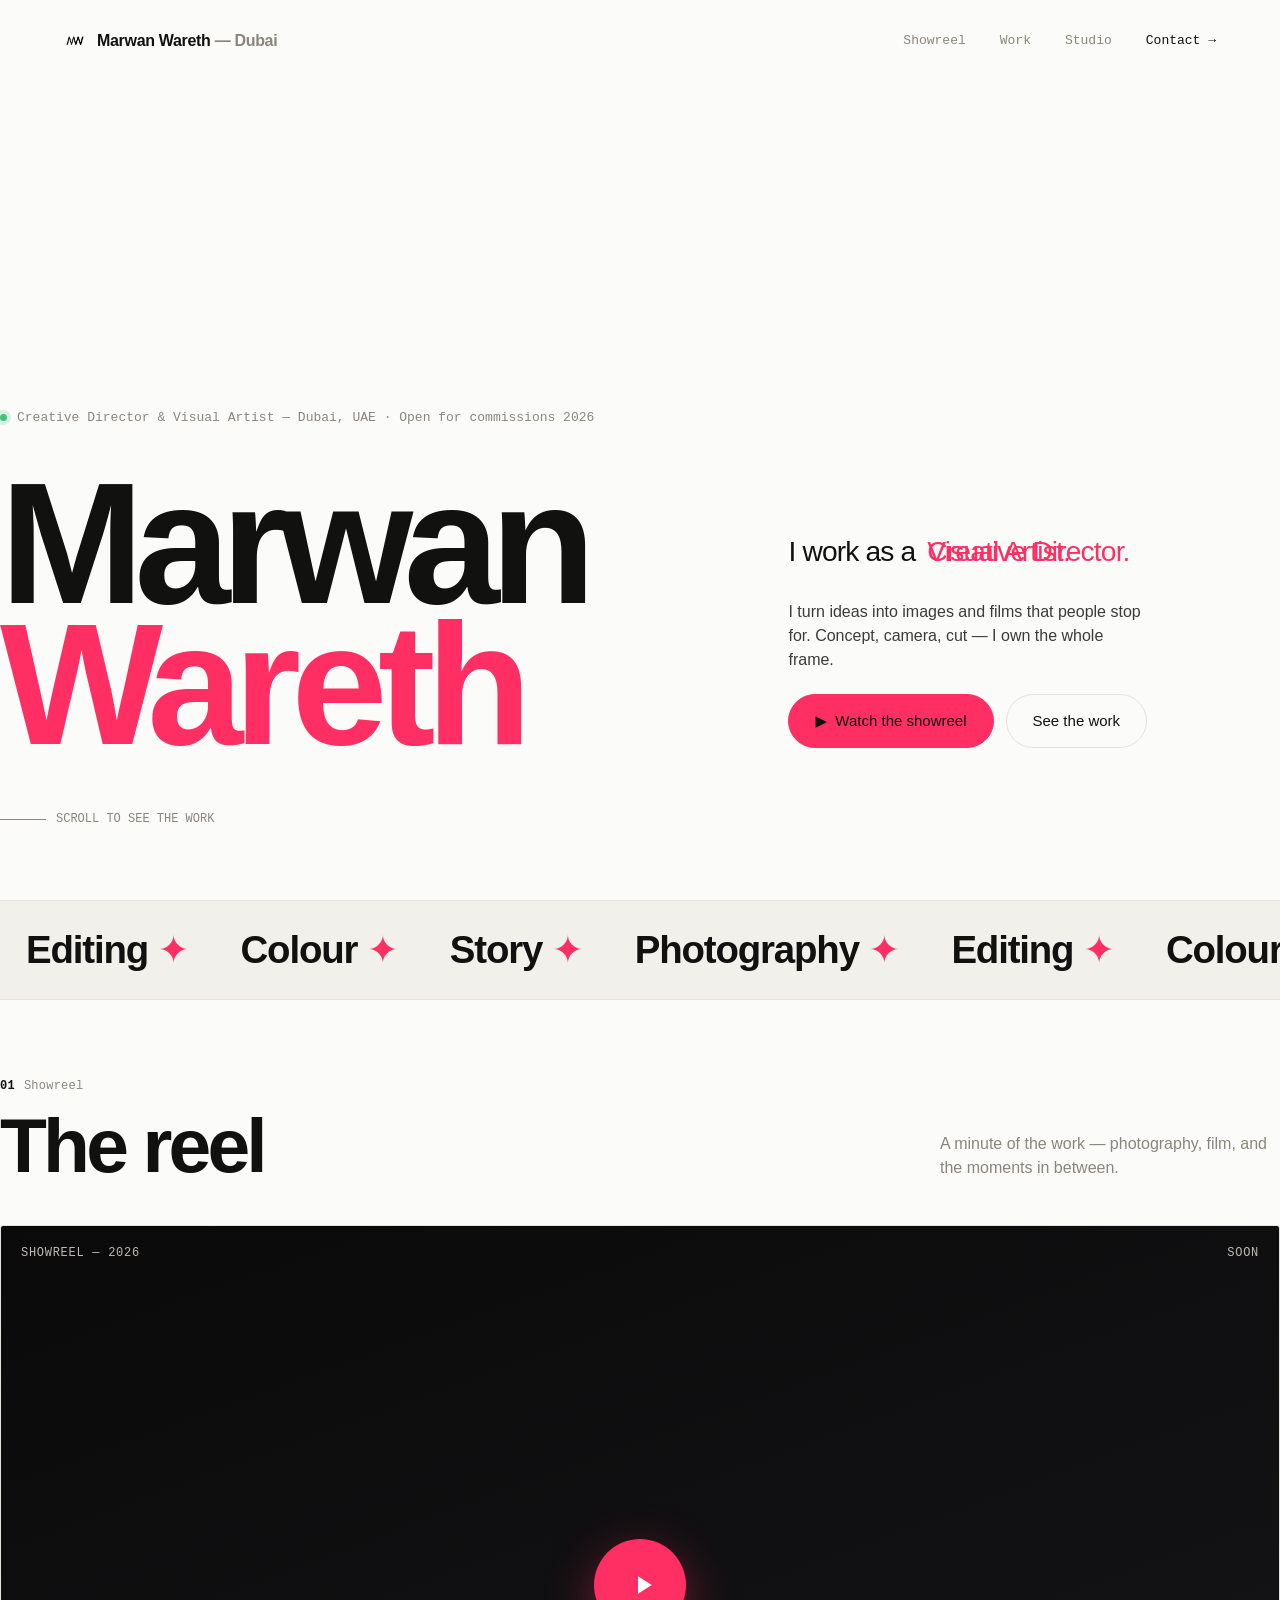
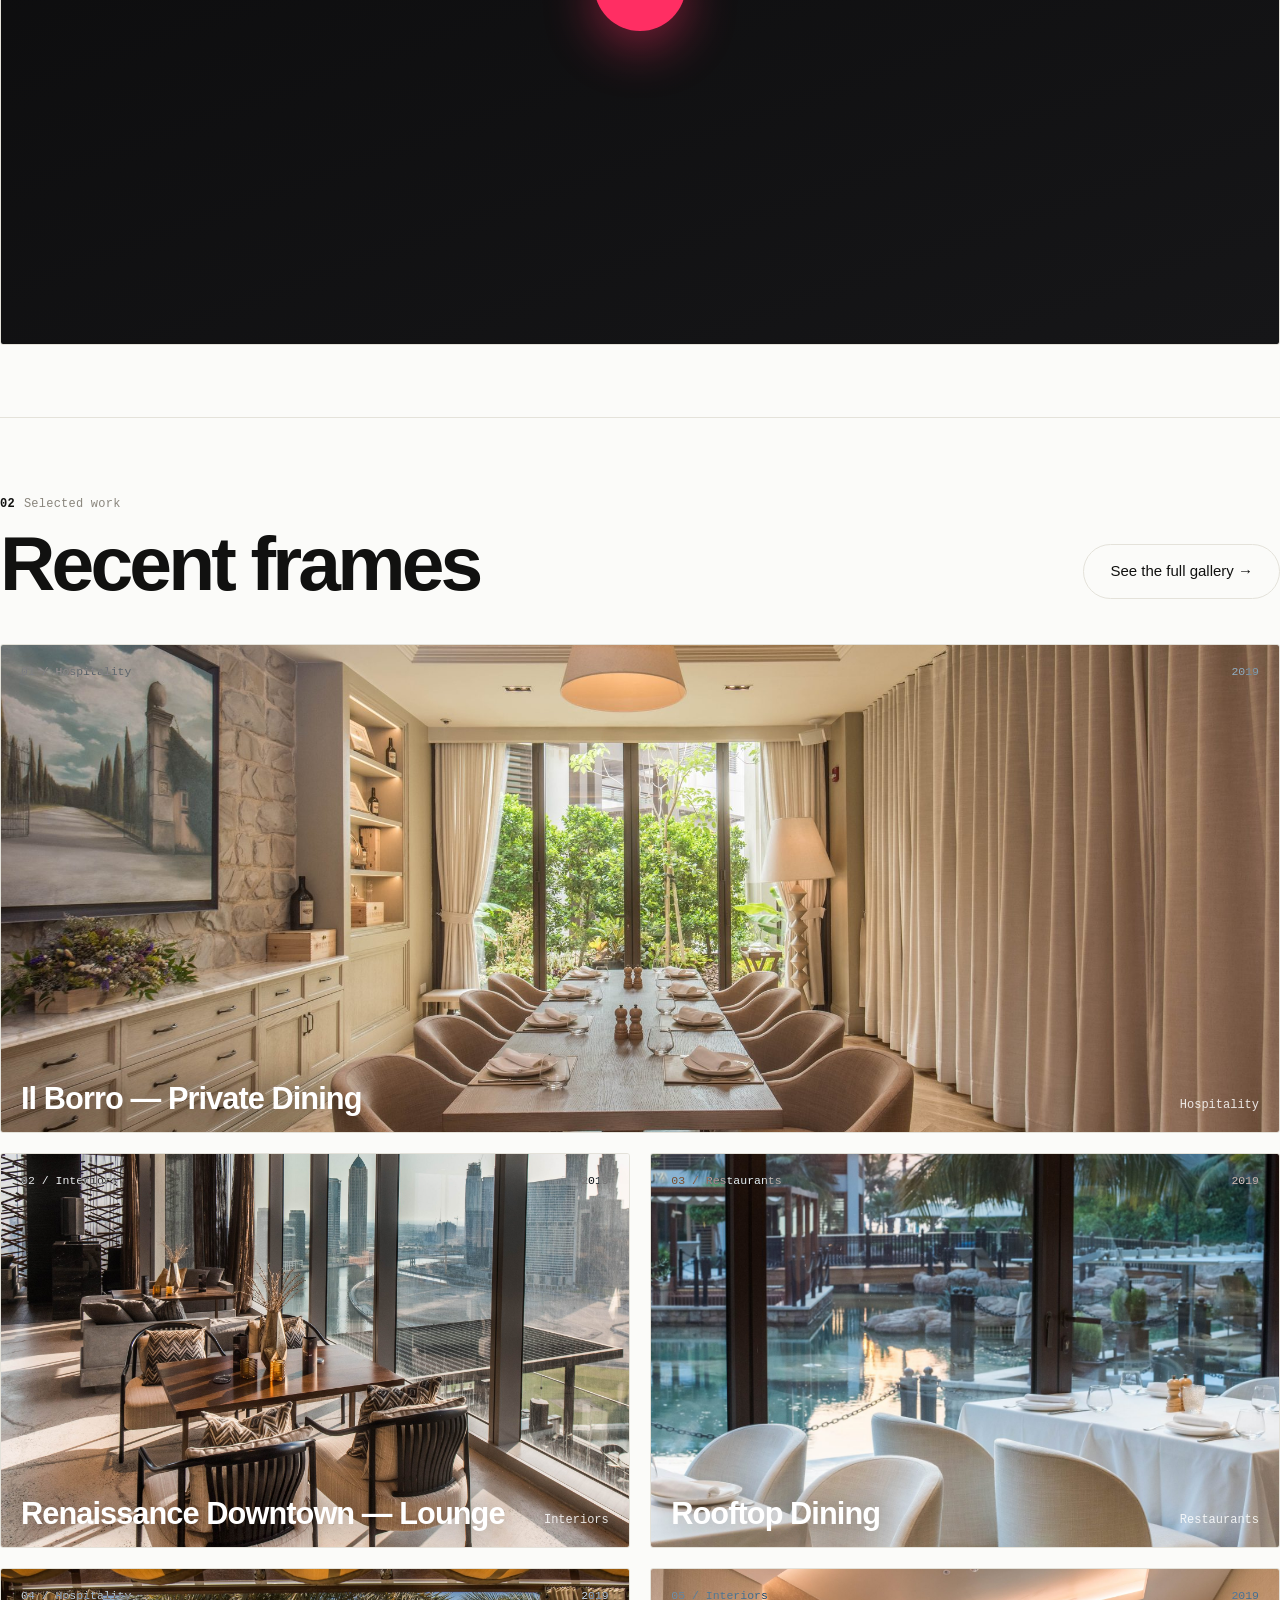
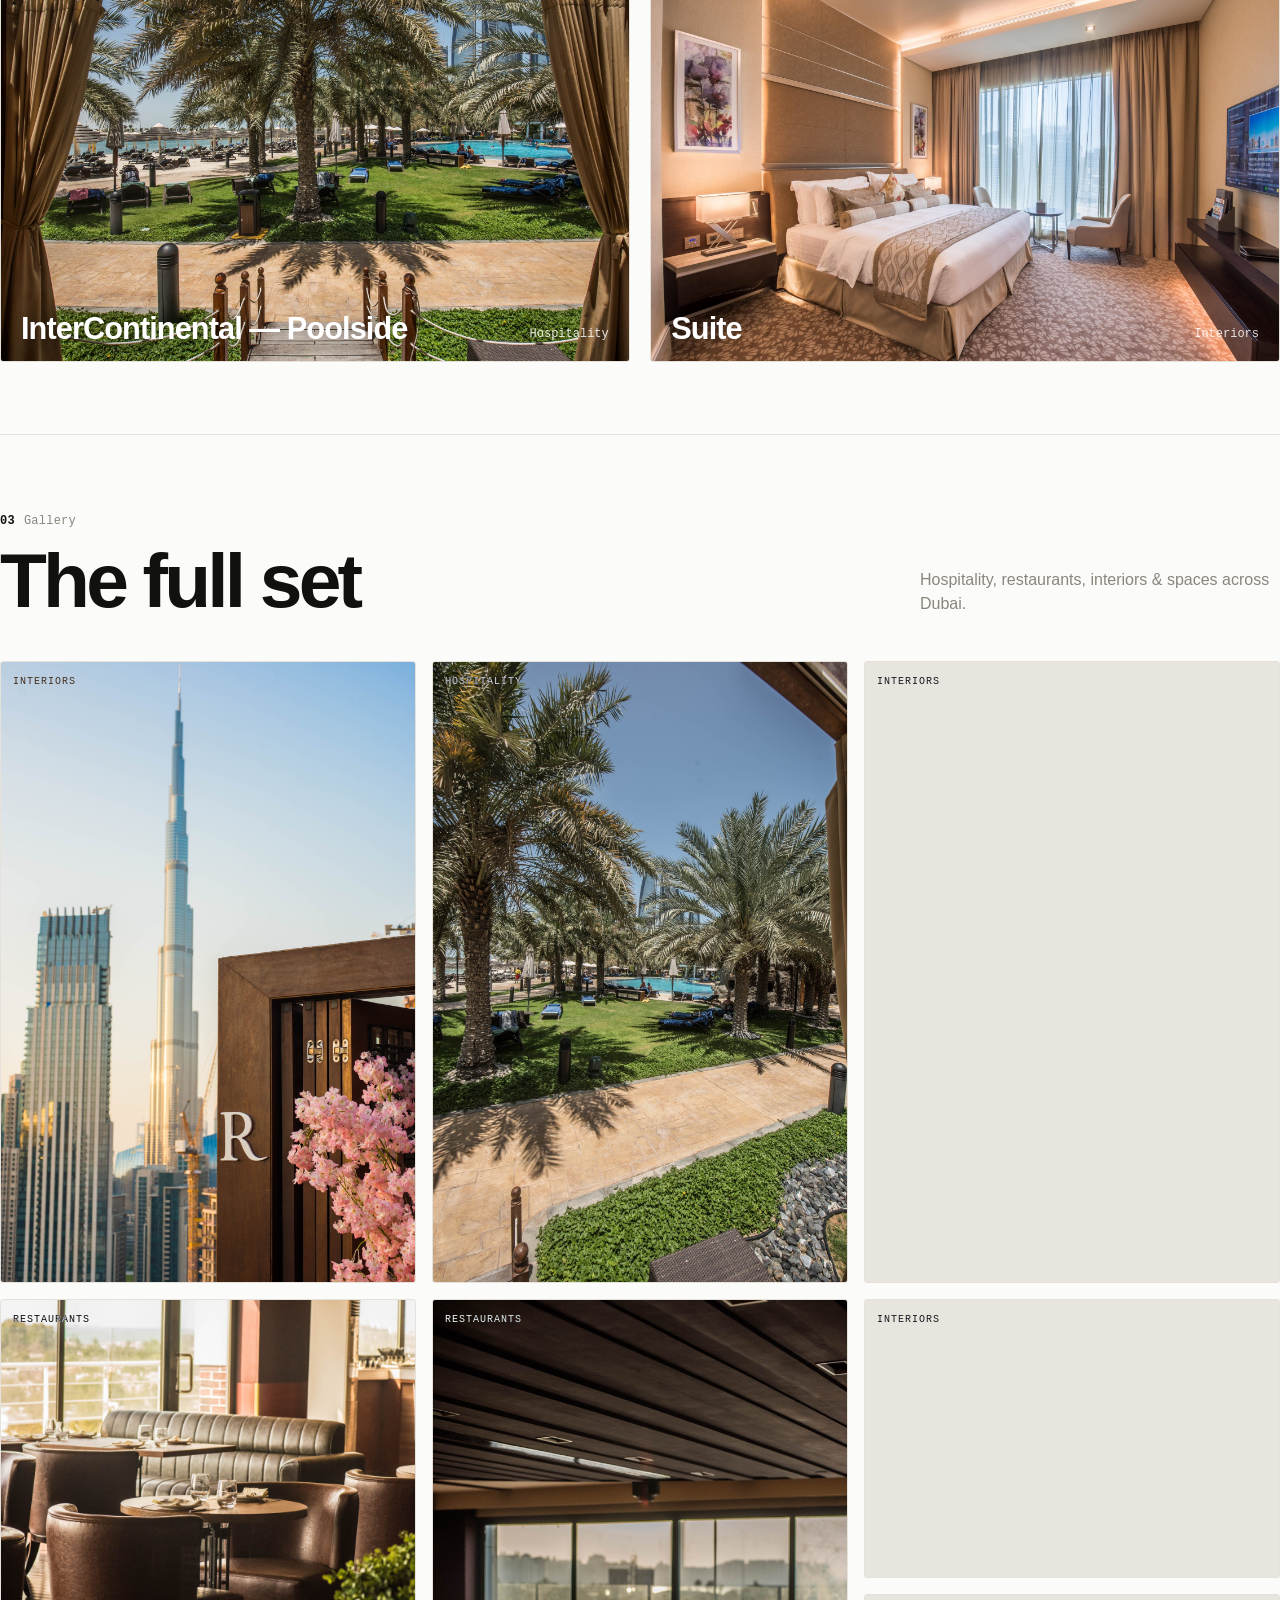
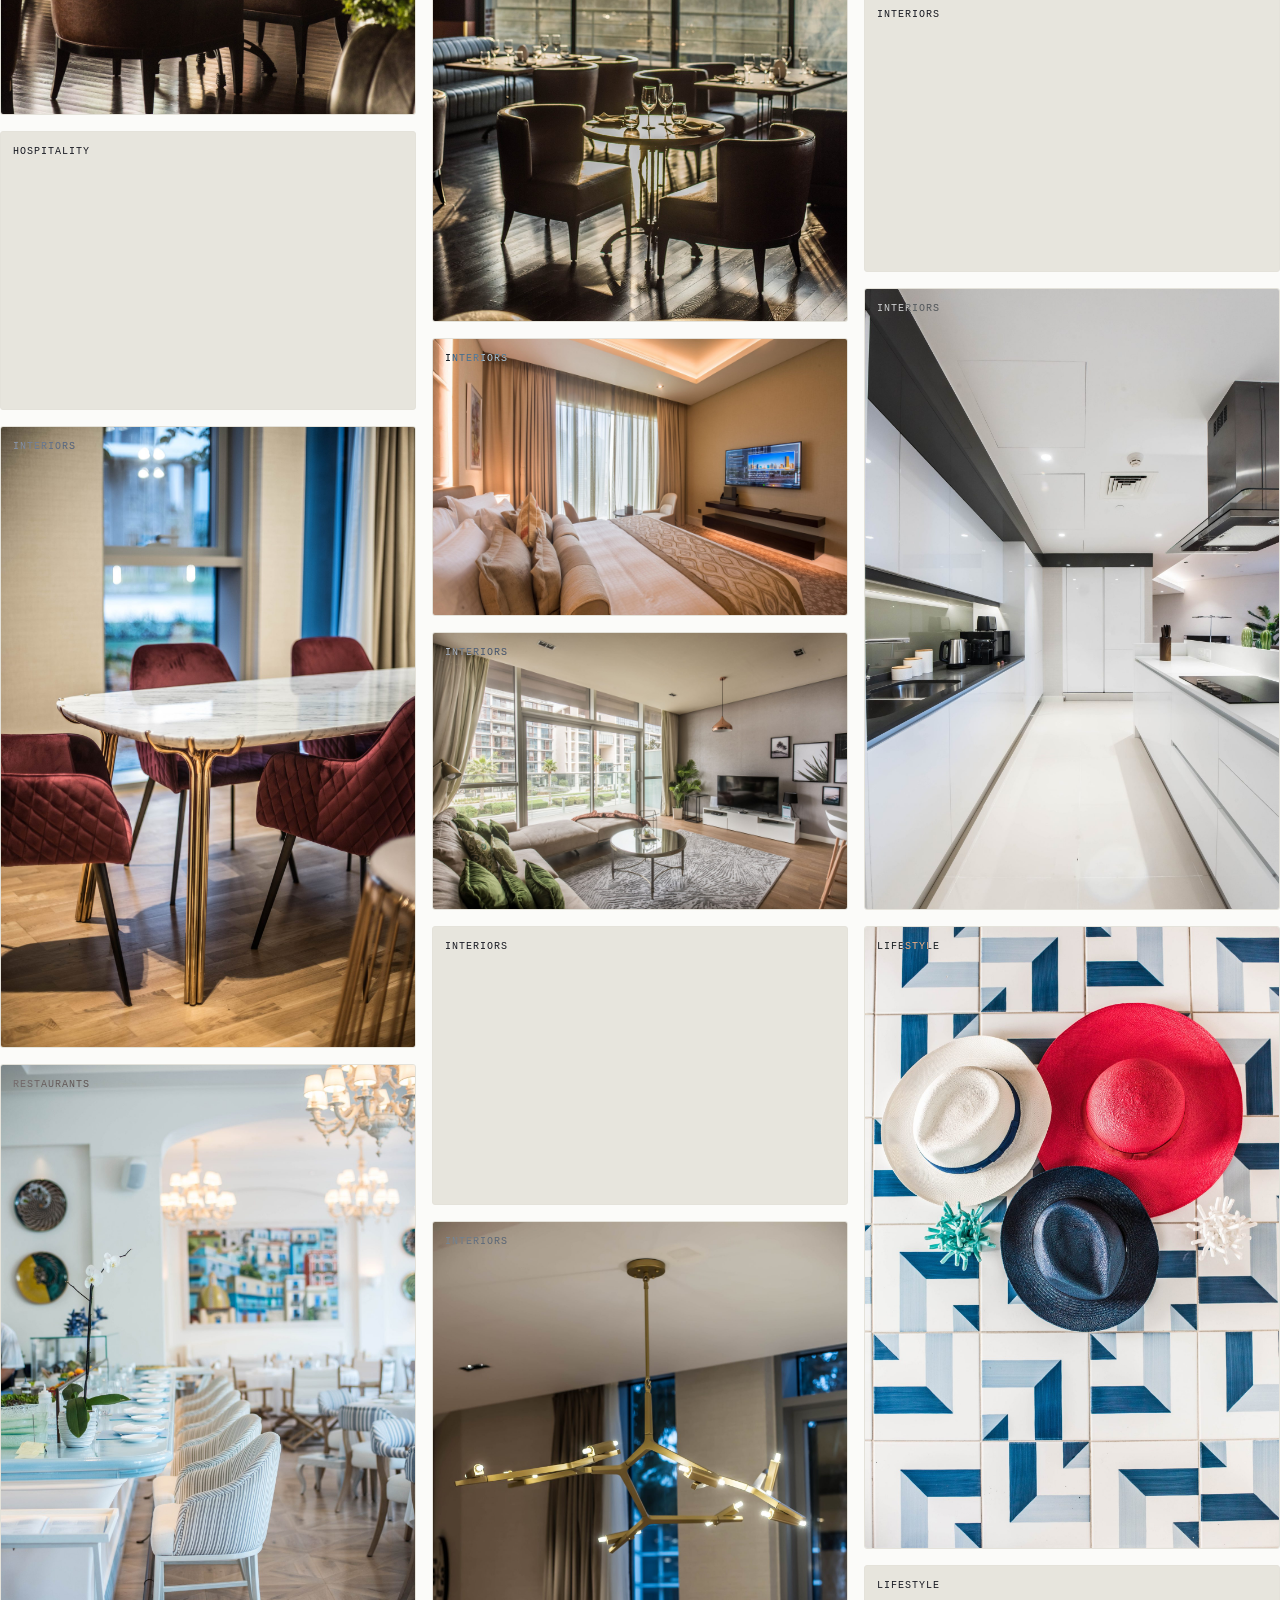
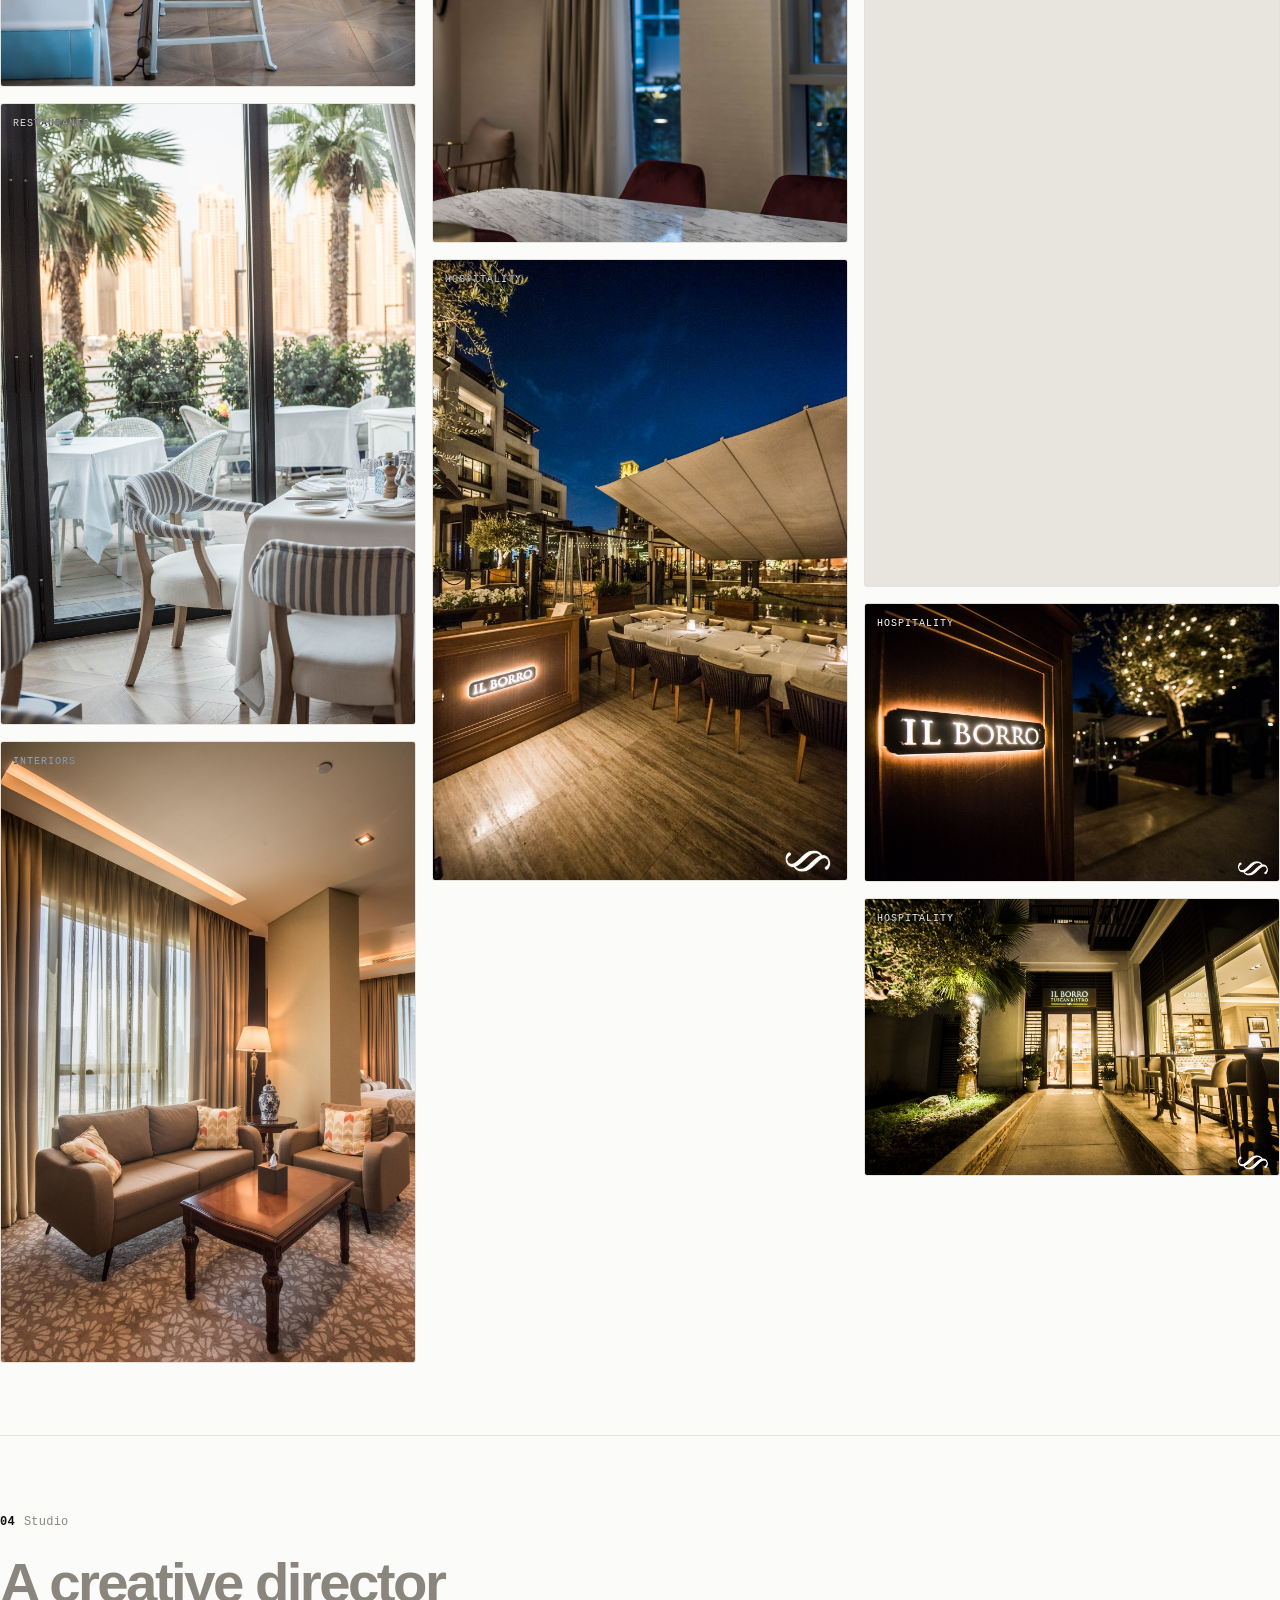
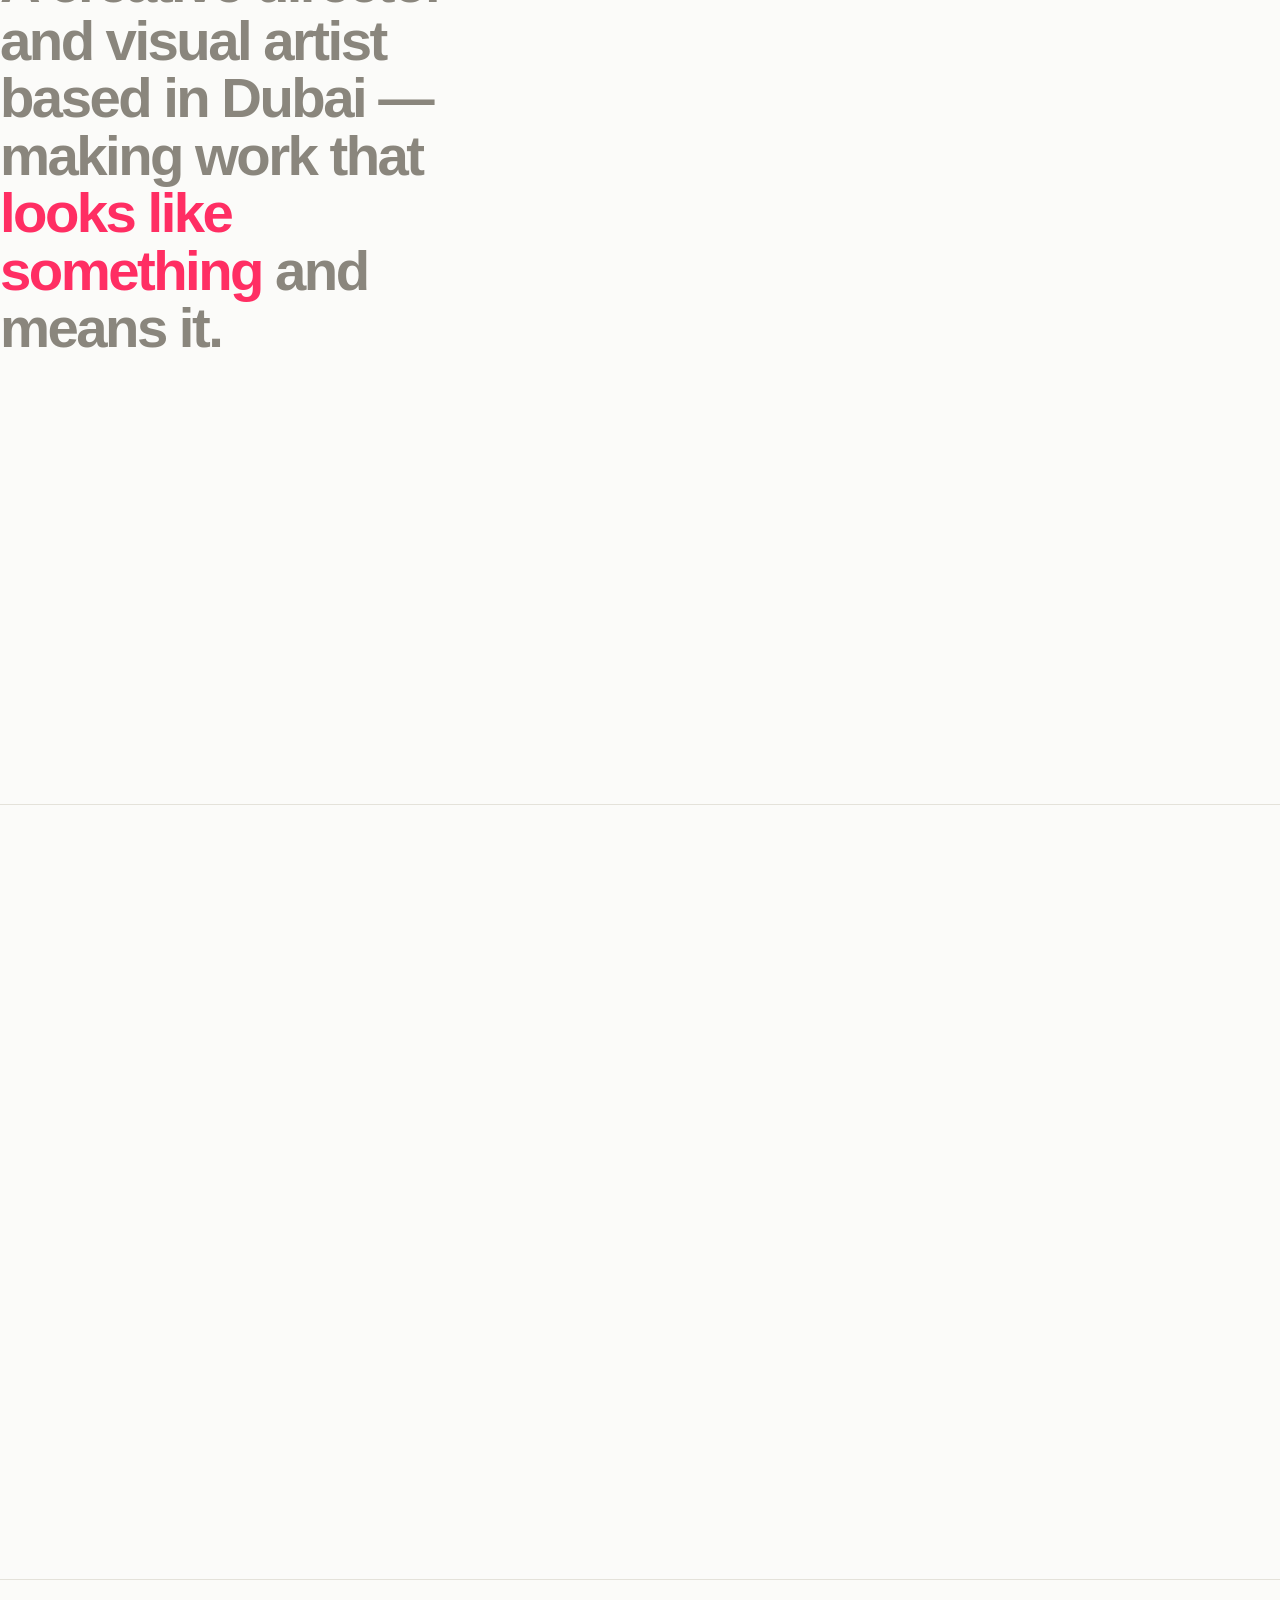
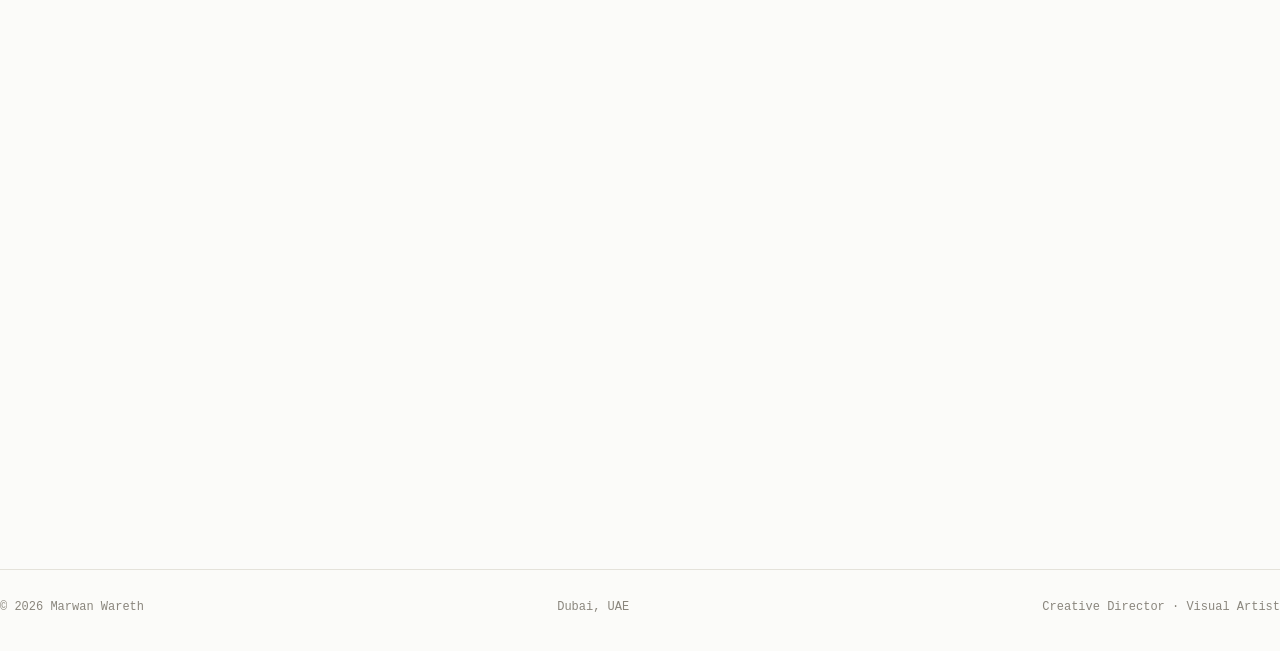
==== commit 1e95ae34: "Use real MW logo, set apex as canonical domain - Header now uses Marwan's actual MW logo (img/logo-d" ====
--- a/index.html
+++ b/index.html
@@ -12,13 +12,13 @@
 <meta name="geo.region" content="AE-DU" />
 <meta name="geo.placename" content="Dubai" />
 <!-- canonical domain -->
-<link rel="canonical" href="https://www.marwanwareth.com/" />
+<link rel="canonical" href="https://marwanwareth.com/" />
 
 <meta property="og:type" content="website" />
 <meta property="og:site_name" content="Marwan Wareth" />
 <meta property="og:title" content="Marwan Wareth — Creative Director & Photographer, Dubai" />
 <meta property="og:description" content="Dubai-based creative director & photographer for food, hospitality, product & lifestyle brands. Photography, film & direction." />
-<meta property="og:image" content="https://www.marwanwareth.com/img/og.jpg" />
+<meta property="og:image" content="https://marwanwareth.com/img/og.jpg" />
 <meta property="og:locale" content="en_AE" />
 <meta name="twitter:card" content="summary_large_image" />
 
@@ -27,11 +27,11 @@
 {
   "@context": "https://schema.org",
   "@type": "ProfessionalService",
-  "@id": "https://www.marwanwareth.com/#business",
+  "@id": "https://marwanwareth.com/#business",
   "name": "Marwan Wareth — Creative Director & Photographer",
   "description": "Creative director and photographer in Dubai for food, restaurants, hospitality, products, portraits and lifestyle brands.",
-  "image": "https://www.marwanwareth.com/img/og.jpg",
-  "url": "https://www.marwanwareth.com/",
+  "image": "https://marwanwareth.com/img/og.jpg",
+  "url": "https://marwanwareth.com/",
   "email": "marwan.abdulwareth@gmail.com",
   "priceRange": "$$",
   "areaServed": { "@type": "City", "name": "Dubai" },
@@ -92,7 +92,7 @@
   .nav{display:flex;align-items:center;justify-content:space-between;height:82px}
   .brand{font-weight:600;font-size:16px;letter-spacing:-.02em;display:flex;align-items:center}
   .brand em{color:var(--mut);font-style:normal}
-  .mwmark{height:19px;width:auto;margin-right:11px;color:var(--ink);overflow:visible}
+  .mwmark{height:22px;width:auto;margin-right:11px;display:block}
   .nav .links{display:flex;gap:34px;align-items:center;font-family:var(--mono);font-size:13px}
   .nav .links a{color:var(--mut);transition:color .2s}
   .nav .links a:hover,.nav .links a.act{color:var(--ink)}
@@ -237,10 +237,7 @@
   <header id="hdr">
     <div class="full nav">
       <a class="brand" href="#top" data-h aria-label="Marwan Wareth — home">
-        <svg class="mwmark" viewBox="0 0 232 118" fill="none" aria-hidden="true">
-          <path d="M12 112 L34 8 L64 84 L94 8 L116 112" stroke="currentColor" stroke-width="21" stroke-linejoin="miter" stroke-miterlimit="6"/>
-          <path d="M120 8 L142 112 L172 36 L202 112 L224 8" stroke="currentColor" stroke-width="21" stroke-linejoin="miter" stroke-miterlimit="6"/>
-        </svg>
+        <img class="mwmark" id="mwLogo" src="img/logo-dark.png" alt="Marwan Wareth" />
         <span>Marwan Wareth <em>— Dubai</em></span>
       </a>
       <nav class="links">
@@ -393,8 +390,9 @@
     document.querySelectorAll('[data-wa]').forEach(a => a.href = link);
   }
 
-  // Logo is an inline SVG monogram in the header — it recolours itself for any
-  // skin via currentColor, so nothing to load here.
+  // Logo: black mark on light skins, white mark on Noir.
+  const mwLogo = document.getElementById('mwLogo');
+  if (mwLogo) mwLogo.src = site.dataset.skin === 'noir' ? 'img/logo-light.png' : 'img/logo-dark.png';
 
   // role rotator
   const rots = document.querySelectorAll('.hero .rot span');
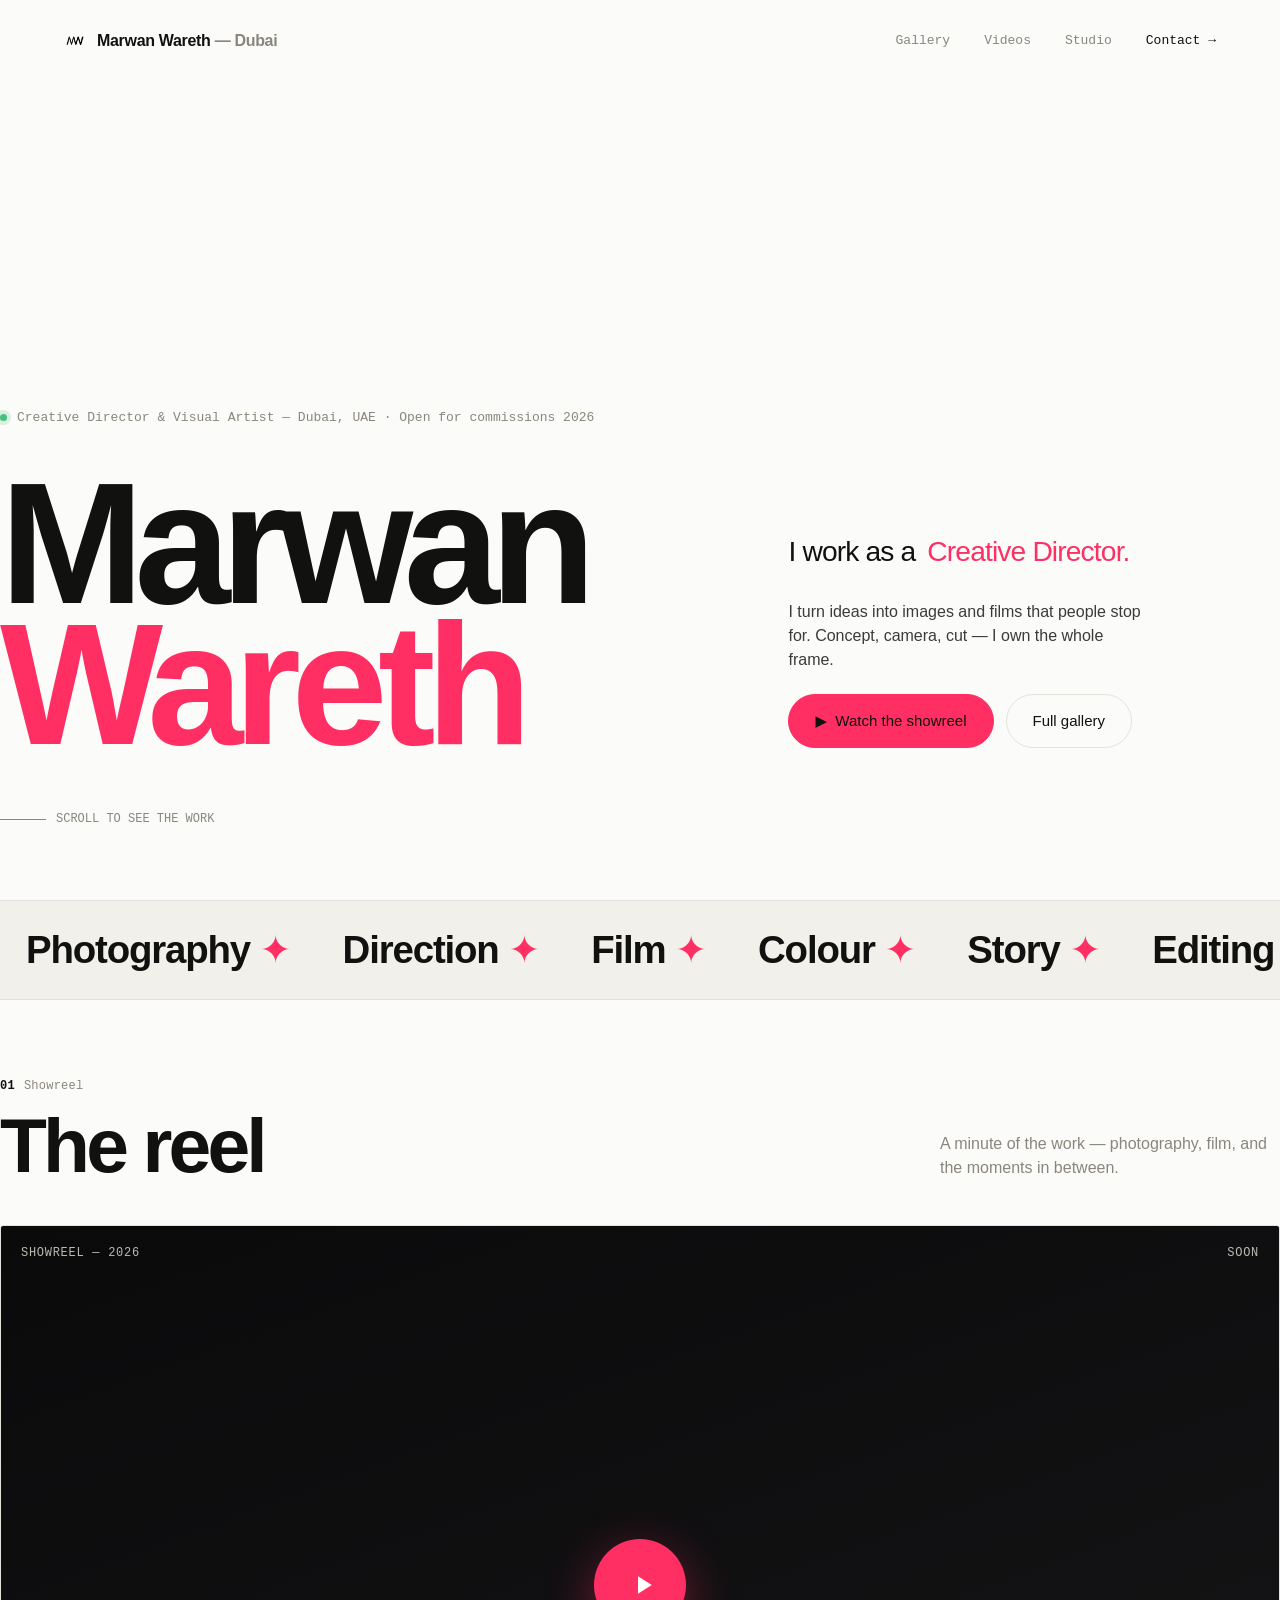
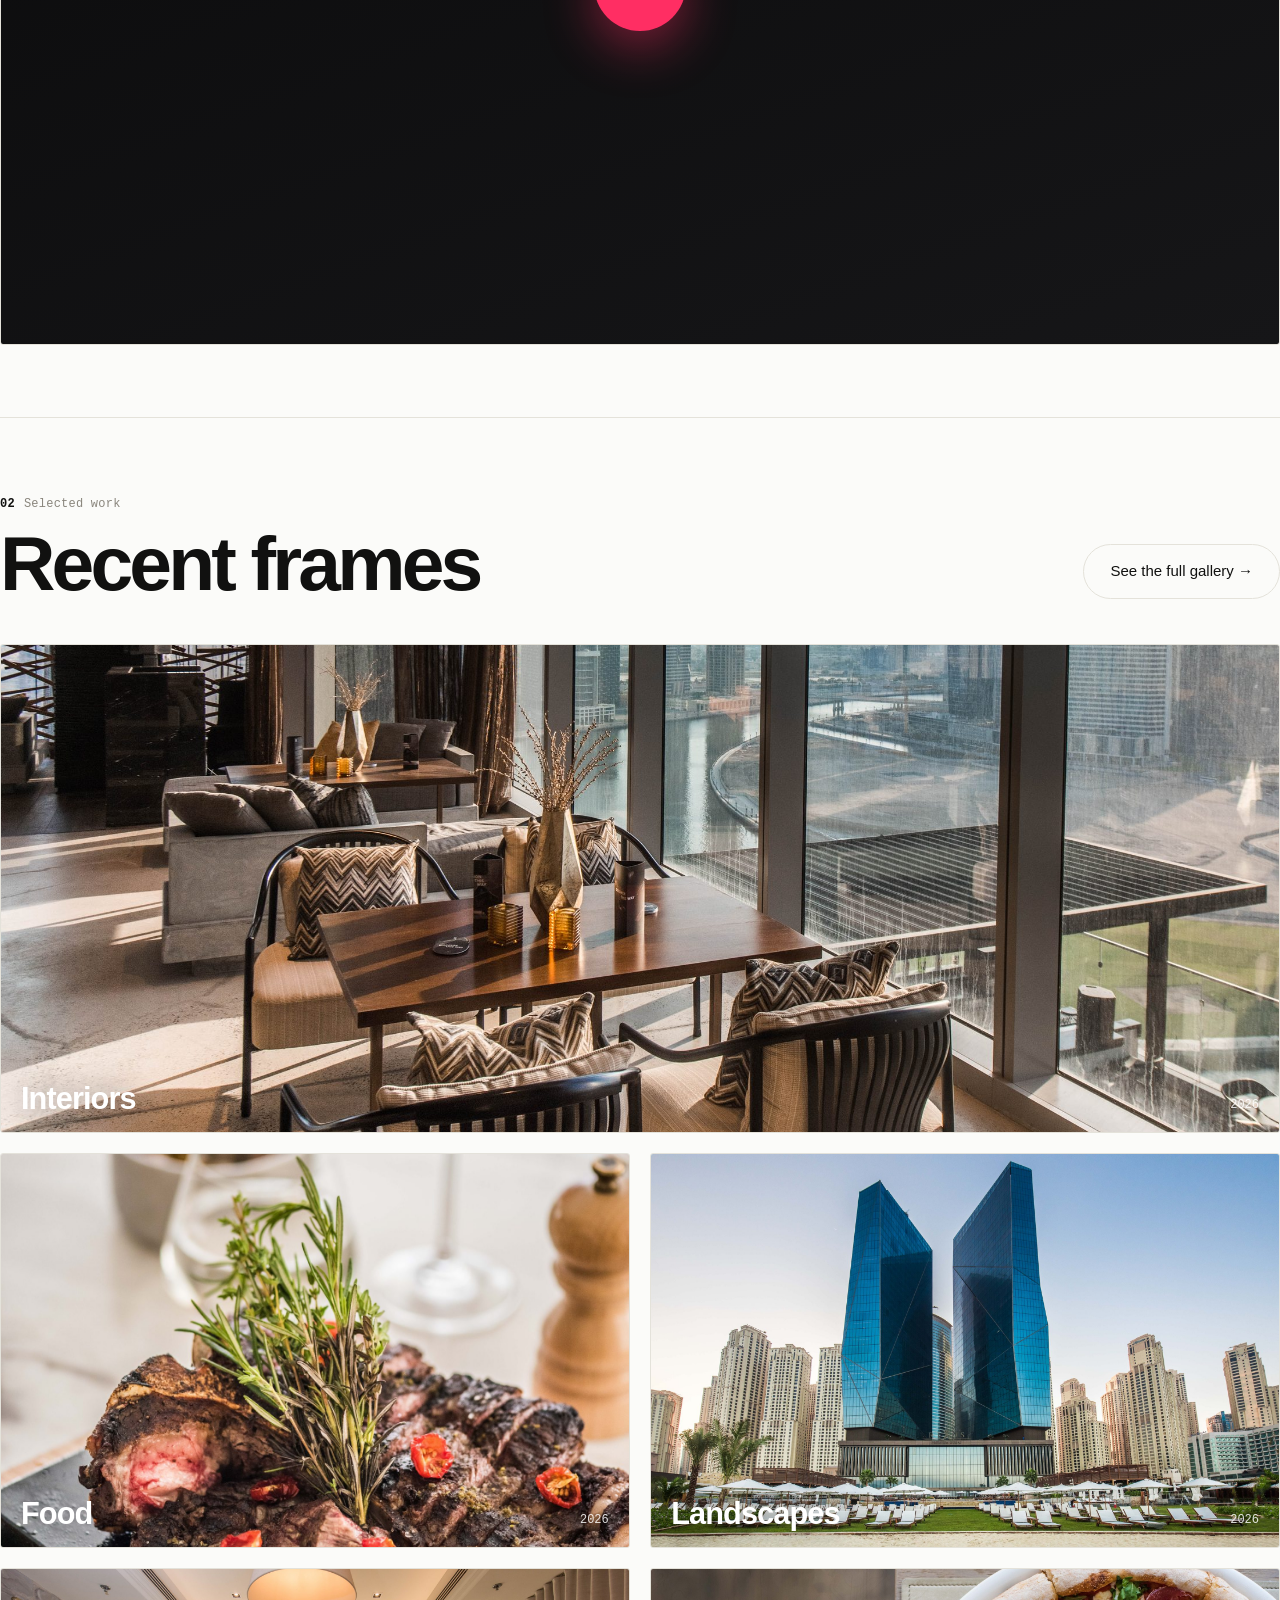
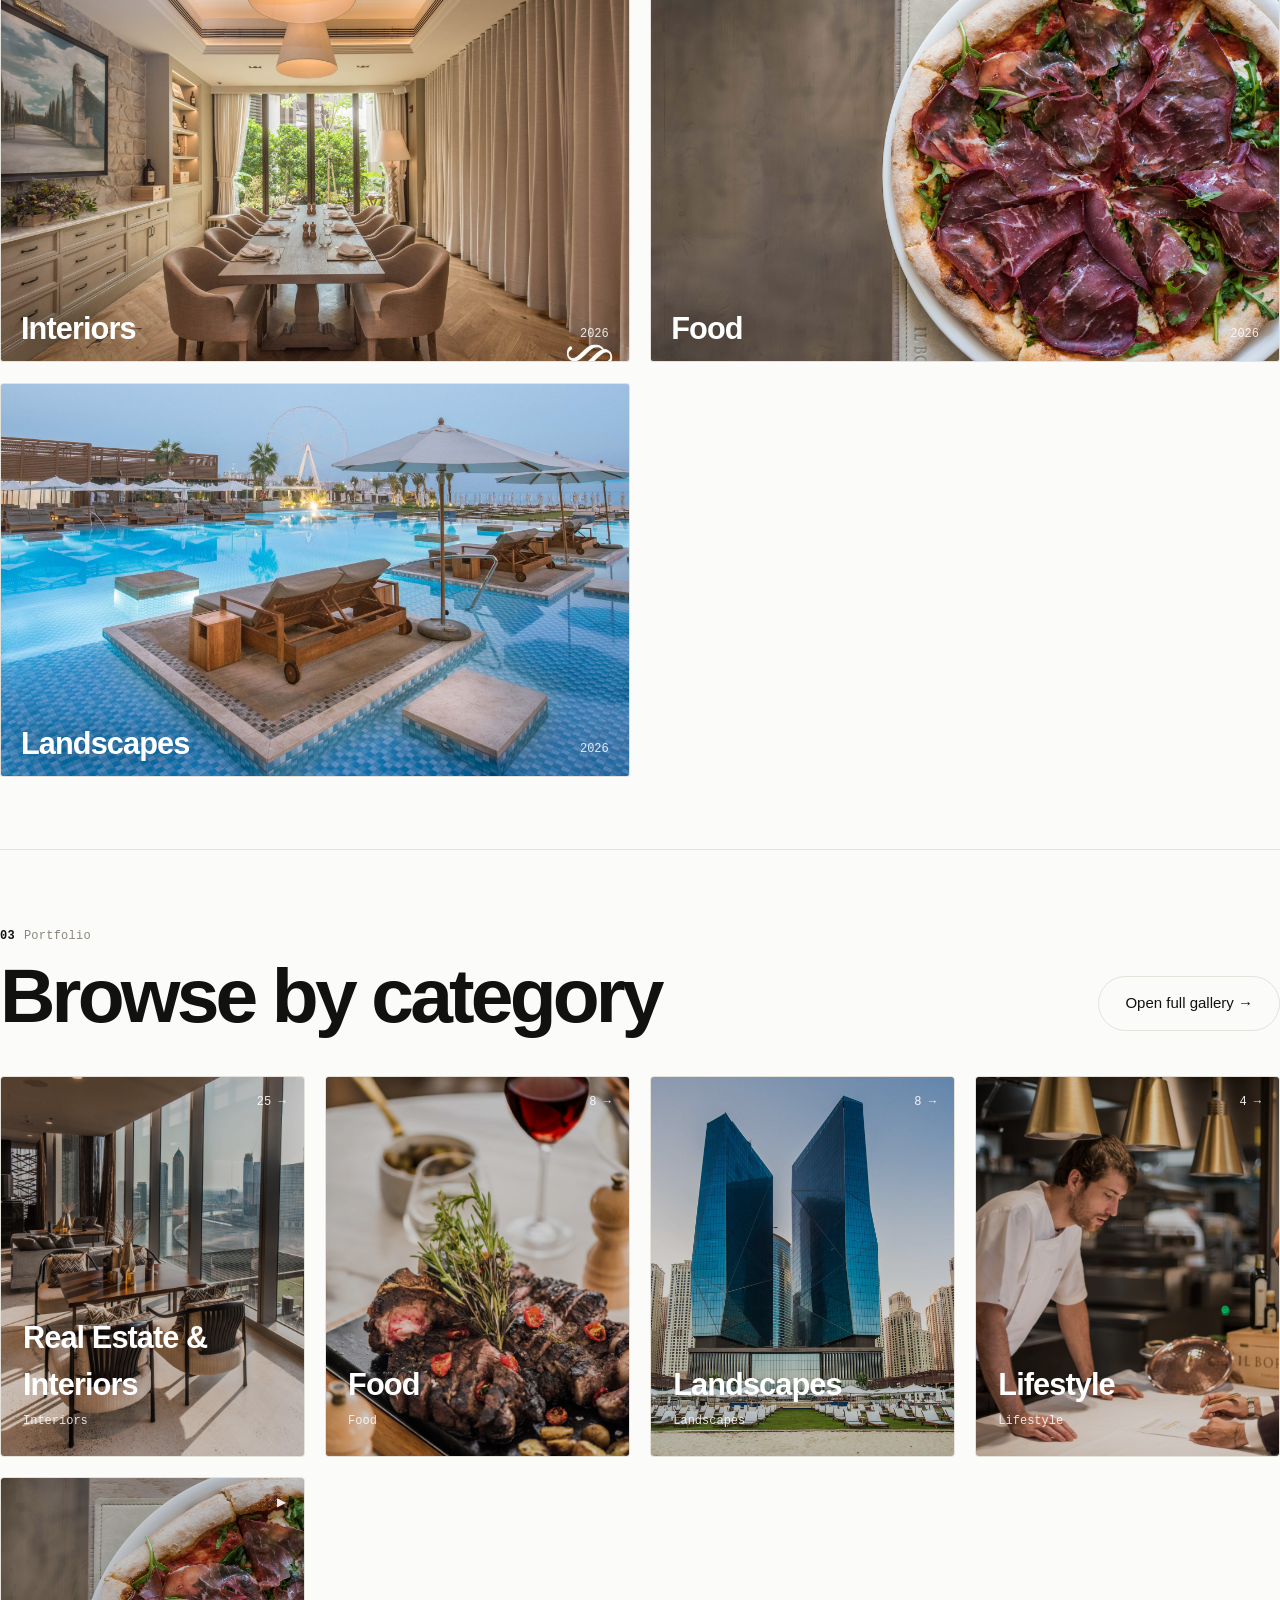
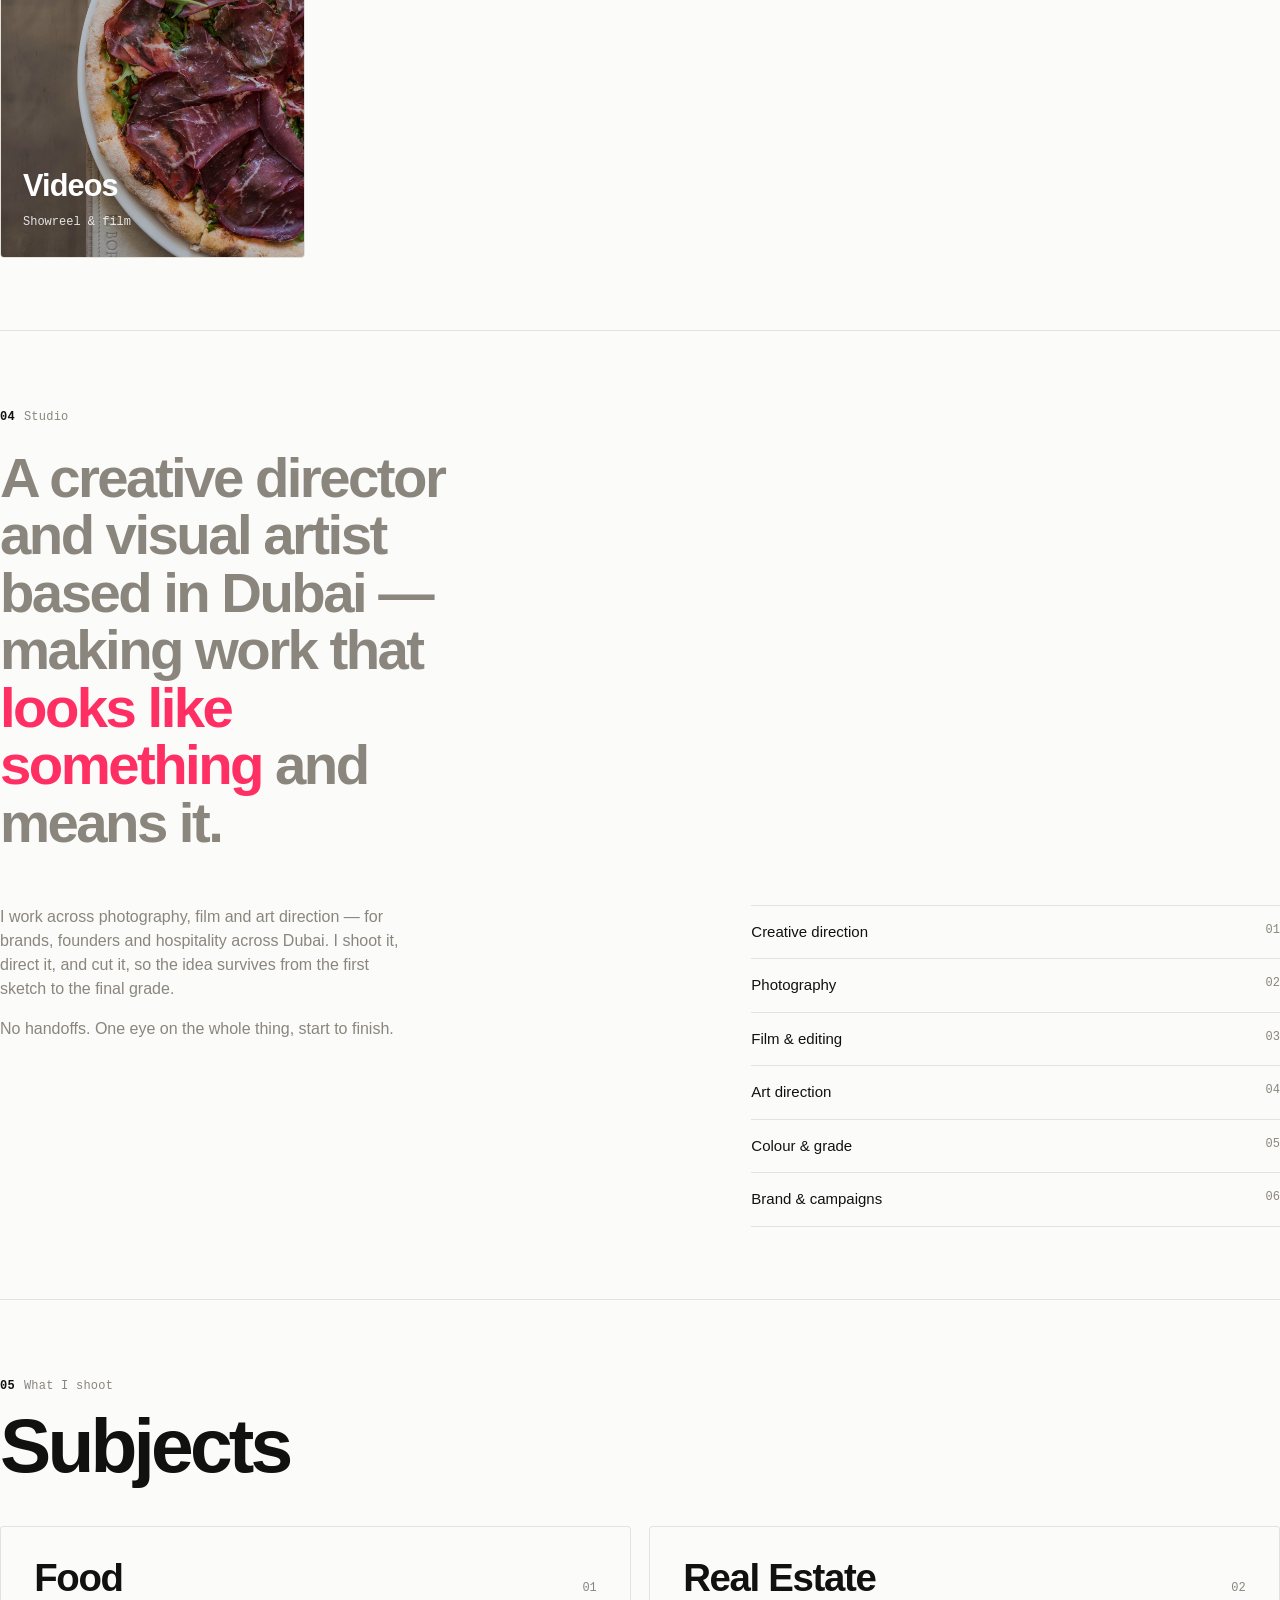
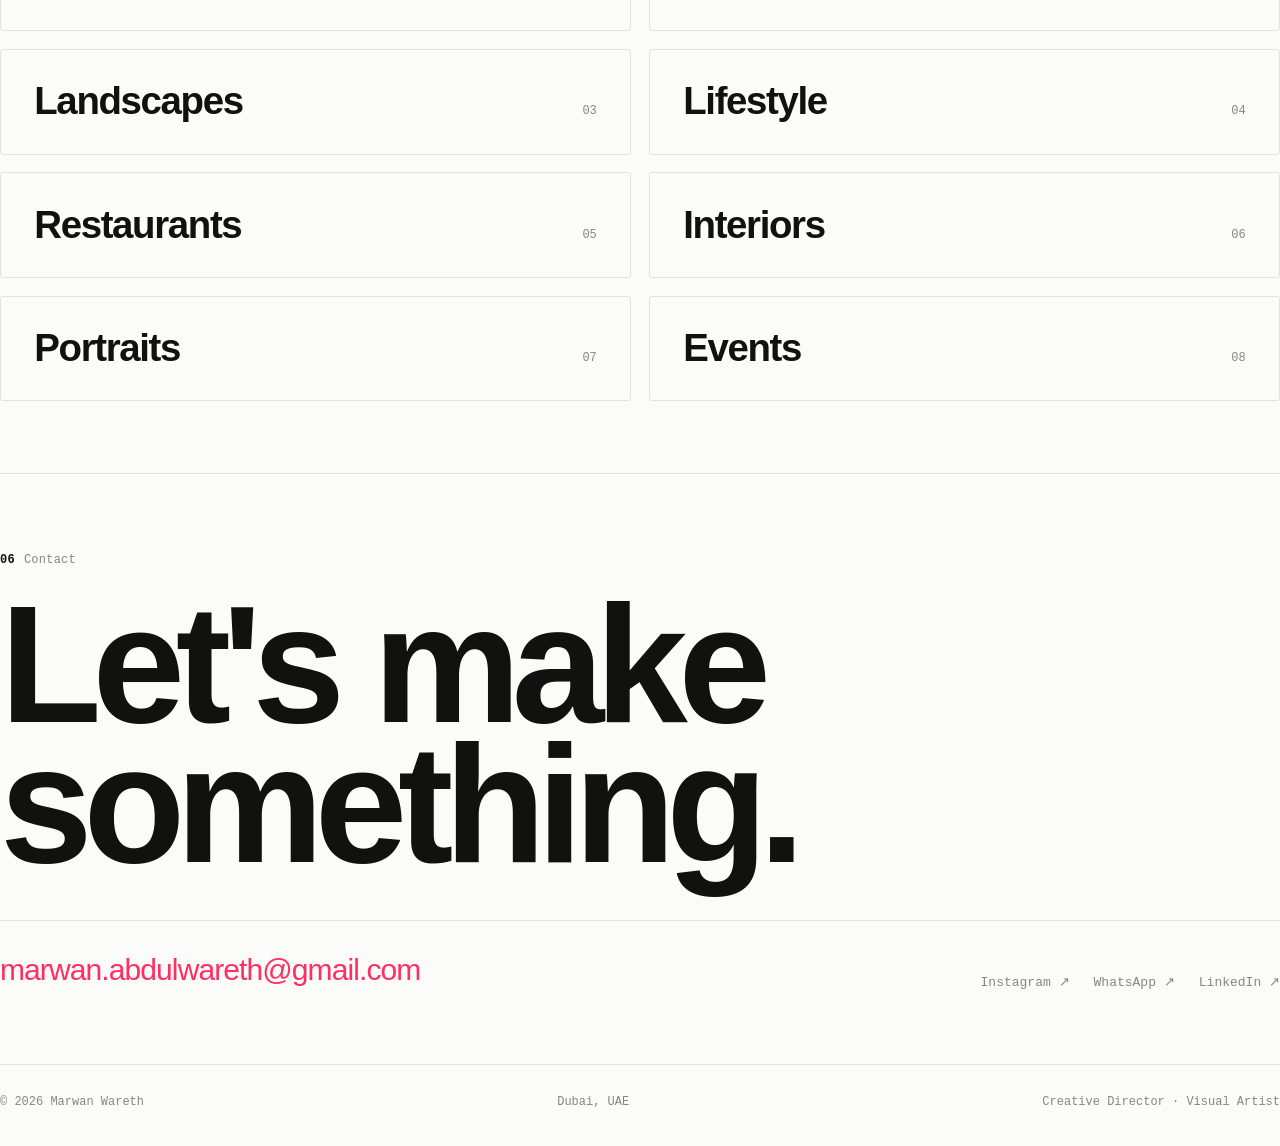
==== commit b15e62db: "Restructure into multi-page categorized portfolio - Home now leads to a category system: featured fr" ====
--- a/index.html
+++ b/index.html
@@ -4,254 +4,40 @@
 <meta charset="UTF-8" />
 <meta name="viewport" content="width=device-width, initial-scale=1.0" />
 <meta name="theme-color" content="#FBFBF9" />
-<title>Food, Lifestyle & Brand Photographer · Creative Director in Dubai — Marwan Wareth</title>
-<meta name="description" content="Marwan Wareth is a Dubai-based creative director & photographer for food, restaurants, hospitality, products, portraits and lifestyle brands. Photography, film & art direction. Get a quote on WhatsApp." />
-<meta name="keywords" content="food photographer Dubai, restaurant photographer Dubai, product photographer Dubai, hospitality photographer Dubai, lifestyle photographer Dubai, portrait photographer Dubai, creative director Dubai, brand photographer UAE, videographer Dubai" />
+<title>Food, Real Estate & Lifestyle Photographer · Creative Director in Dubai — Marwan Wareth</title>
+<meta name="description" content="Marwan Wareth is a Dubai-based creative director & photographer for food, real estate, hospitality, landscapes and lifestyle. Photography, film & art direction." />
+<meta name="keywords" content="food photographer Dubai, real estate photographer Dubai, creative director Dubai, photographer Dubai, videographer Dubai" />
 <meta name="author" content="Marwan Wareth" />
 <meta name="robots" content="index, follow, max-image-preview:large" />
-<meta name="geo.region" content="AE-DU" />
-<meta name="geo.placename" content="Dubai" />
-<!-- canonical domain -->
+<meta name="geo.region" content="AE-DU" /><meta name="geo.placename" content="Dubai" />
 <link rel="canonical" href="https://marwanwareth.com/" />
-
 <meta property="og:type" content="website" />
 <meta property="og:site_name" content="Marwan Wareth" />
-<meta property="og:title" content="Marwan Wareth — Creative Director & Photographer, Dubai" />
-<meta property="og:description" content="Dubai-based creative director & photographer for food, hospitality, product & lifestyle brands. Photography, film & direction." />
+<meta property="og:title" content="Food, Real Estate & Lifestyle Photographer · Creative Director in Dubai — Marwan Wareth" />
+<meta property="og:description" content="Marwan Wareth is a Dubai-based creative director & photographer for food, real estate, hospitality, landscapes and lifestyle. Photography, film & art direction." />
 <meta property="og:image" content="https://marwanwareth.com/img/og.jpg" />
-<meta property="og:locale" content="en_AE" />
 <meta name="twitter:card" content="summary_large_image" />
-
-<!-- Structured data: helps Google understand who/where/what you serve (rich results + local SEO) -->
-<script type="application/ld+json">
-{
-  "@context": "https://schema.org",
-  "@type": "ProfessionalService",
-  "@id": "https://marwanwareth.com/#business",
-  "name": "Marwan Wareth — Creative Director & Photographer",
-  "description": "Creative director and photographer in Dubai for food, restaurants, hospitality, products, portraits and lifestyle brands.",
-  "image": "https://marwanwareth.com/img/og.jpg",
-  "url": "https://marwanwareth.com/",
-  "email": "marwan.abdulwareth@gmail.com",
-  "priceRange": "$$",
-  "areaServed": { "@type": "City", "name": "Dubai" },
-  "address": { "@type": "PostalAddress", "addressLocality": "Dubai", "addressCountry": "AE" },
-  "founder": { "@type": "Person", "name": "Marwan Wareth", "jobTitle": "Creative Director & Visual Artist" },
-  "knowsAbout": ["Food photography","Restaurant photography","Hospitality photography","Product photography","Portrait photography","Lifestyle photography","Creative direction","Film & video"],
-  "makesOffer": [
-    { "@type": "Offer", "itemOffered": { "@type": "Service", "name": "Food & beverage photography" } },
-    { "@type": "Offer", "itemOffered": { "@type": "Service", "name": "Restaurant & hospitality photography" } },
-    { "@type": "Offer", "itemOffered": { "@type": "Service", "name": "Product & still life photography" } },
-    { "@type": "Offer", "itemOffered": { "@type": "Service", "name": "Portrait & lifestyle photography" } },
-    { "@type": "Offer", "itemOffered": { "@type": "Service", "name": "Creative direction & brand film" } }
-  ],
-  "sameAs": ["https://instagram.com/"]
-}
-</script>
-<link rel="manifest" href="manifest.json" />
-<link rel="icon" href="data:image/svg+xml,%3Csvg xmlns='http://www.w3.org/2000/svg' viewBox='0 0 100 100'%3E%3Crect width='100' height='100' fill='%230B0B0C'/%3E%3Ctext x='50' y='70' font-family='Helvetica,Arial,sans-serif' font-size='58' font-weight='700' fill='%23F1EDE4' text-anchor='middle'%3EM%3C/text%3E%3C/svg%3E" />
-
-<style>
-  /* ============================================================
-     MARWAN WARETH — Creative Director & Visual Artist
-     Noir edition. Palette kept token-based across three skins so
-     the look can be flipped by changing one data-skin attribute.
-     ============================================================ */
-  *{box-sizing:border-box}
-  html{scroll-behavior:smooth}
-  body{margin:0}
-  .site{
-    --sans:"Helvetica Neue","Segoe UI",Roboto,Arial,system-ui,sans-serif;
-    --mono:ui-monospace,"SF Mono",SFMono-Regular,Menlo,Consolas,monospace;
-    --pad:clamp(20px,5vw,96px);
-    min-height:100vh;background:var(--bg);color:var(--ink);
-    font-family:var(--sans);line-height:1.5;-webkit-font-smoothing:antialiased;overflow-x:hidden;
-  }
-  .site a{color:inherit;text-decoration:none}
-  .site img{max-width:100%;display:block}
-  .full{padding-left:var(--pad);padding-right:var(--pad);max-width:2000px;margin:0 auto}
-
-  /* skins (noir active; others kept for easy switching) */
-  .site[data-skin="noir"]{--bg:#0B0B0C;--panel:#141416;--panel-2:#1c1c1f;--ink:#F1EDE4;--mut:#847F77;--line:#232326;--acc:#CBA75E;--on-acc:#0B0B0C;color-scheme:dark}
-  .site[data-skin="mono"]{--bg:#FCFCFA;--panel:#F1F0EA;--panel-2:#E7E5DD;--ink:#0D0D0B;--mut:#8B877D;--line:#E4E2DA;--acc:#0D0D0B;--on-acc:#FCFCFA;color-scheme:light}
-  .site[data-skin="signal"]{--bg:#FBFBF9;--panel:#F1F0EA;--panel-2:#E7E5DD;--ink:#111110;--mut:#8A867D;--line:#E4E2DA;--acc:#FF2E63;--on-acc:#fff;color-scheme:light}
-
-  .site h1,.site h2,.site h3{margin:0;font-weight:600;letter-spacing:-.045em;line-height:.92;text-wrap:balance}
-  .site ::selection{background:var(--acc);color:var(--on-acc)}
-  .lbl{font-family:var(--mono);font-size:12px;letter-spacing:.02em;color:var(--mut);display:inline-flex;gap:9px;align-items:center}
-  .lbl b{color:var(--ink);font-weight:600}
-
-  /* custom cursor */
-  .cursor{position:fixed;top:0;left:0;width:14px;height:14px;border-radius:50%;background:var(--acc);pointer-events:none;z-index:200;transform:translate(-50%,-50%);mix-blend-mode:difference;transition:width .22s,height .22s;will-change:transform}
-  .cursor.big{width:78px;height:78px;background:#fff}
-  @media(hover:none),(pointer:coarse){.cursor{display:none}}
-
-  /* header */
-  .site header{position:fixed;top:0;left:0;right:0;z-index:60;transition:background .3s}
-  .site header.solid{background:color-mix(in srgb,var(--bg) 88%,transparent);backdrop-filter:saturate(150%) blur(12px);border-bottom:1px solid var(--line)}
-  .nav{display:flex;align-items:center;justify-content:space-between;height:82px}
-  .brand{font-weight:600;font-size:16px;letter-spacing:-.02em;display:flex;align-items:center}
-  .brand em{color:var(--mut);font-style:normal}
-  .mwmark{height:22px;width:auto;margin-right:11px;display:block}
-  .nav .links{display:flex;gap:34px;align-items:center;font-family:var(--mono);font-size:13px}
-  .nav .links a{color:var(--mut);transition:color .2s}
-  .nav .links a:hover,.nav .links a.act{color:var(--ink)}
-  @media(max-width:680px){.nav .links a:not(.act){display:none}}
-
-  /* hero */
-  .hero{min-height:100vh;display:flex;flex-direction:column;justify-content:flex-end;padding-top:120px;padding-bottom:34px;position:relative}
-  .hero .grid{display:grid;grid-template-columns:1.5fr 1fr;gap:clamp(24px,4vw,64px);align-items:end}
-  .hero .ein{font-family:var(--mono);font-size:13px;color:var(--mut);display:flex;gap:10px;align-items:center;margin-bottom:clamp(24px,5vh,60px)}
-  .hero .ein .dot{width:7px;height:7px;border-radius:50%;background:#46c07f;box-shadow:0 0 0 4px color-mix(in srgb,#46c07f 20%,transparent)}
-  .hero h1{font-size:clamp(56px,13.5vw,232px);letter-spacing:-.055em;line-height:.82}
-  .hero h1 .l2{color:var(--mut);display:block}
-  .site[data-skin="signal"] .hero h1 .l2{color:var(--acc)}
-  .hero .role{margin-top:clamp(18px,3vh,34px);font-size:clamp(18px,2.2vw,30px);font-weight:500;letter-spacing:-.03em;color:var(--ink);display:flex;gap:12px;align-items:baseline;flex-wrap:wrap}
-  .hero .role .rot{display:inline-grid}
-  .hero .role .rot span{grid-area:1/1;color:var(--acc);opacity:0;transform:translateY(12px);transition:opacity .5s,transform .5s}
-  .hero .role .rot span.on{opacity:1;transform:none}
-  .hero .aside{padding-bottom:8px}
-  .hero .aside p{color:var(--ink);opacity:.82;font-size:16px;max-width:360px;margin:0 0 22px}
-  .btns{display:flex;gap:12px;flex-wrap:wrap}
-  .btn{display:inline-flex;align-items:center;gap:9px;white-space:nowrap;font-weight:500;font-size:15px;padding:15px 26px;border-radius:100px;cursor:pointer;border:1px solid var(--line);transition:transform .16s,background .2s,color .2s,border-color .2s;font-family:var(--sans)}
-  .btn:hover{transform:translateY(-2px)}
-  .btn-1{background:var(--acc);color:var(--on-acc);border-color:var(--acc)}
-  .btn-2:hover{border-color:var(--acc);color:var(--acc)}
-  .scrollcue{margin-top:clamp(30px,6vh,64px);font-family:var(--mono);font-size:12px;color:var(--mut);display:flex;align-items:center;gap:10px}
-  .scrollcue .ln{width:46px;height:1px;background:var(--mut);position:relative;overflow:hidden}
-  .scrollcue .ln::after{content:"";position:absolute;inset:0;background:var(--acc);transform:translateX(-100%);animation:sweep 2.4s infinite}
-  @keyframes sweep{50%,100%{transform:translateX(100%)}}
-  @media(max-width:860px){.hero .grid{grid-template-columns:1fr}.hero{justify-content:center}}
-
-  /* marquee */
-  .marq{border-top:1px solid var(--line);border-bottom:1px solid var(--line);overflow:hidden;padding:20px 0;background:var(--panel)}
-  .marq .track{display:flex;white-space:nowrap;width:max-content;animation:scroll 24s linear infinite}
-  .marq b{font-size:clamp(22px,3vw,40px);font-weight:600;letter-spacing:-.03em;padding:0 26px;color:var(--ink)}
-  .marq b .s{color:var(--acc)}
-  @keyframes scroll{to{transform:translateX(-50%)}}
-
-  /* sections */
-  .site section{padding:clamp(56px,8vh,110px) 0}
-  .band{border-top:1px solid var(--line)}
-  .head{display:flex;justify-content:space-between;align-items:flex-end;gap:20px;flex-wrap:wrap;margin-bottom:clamp(28px,5vh,52px)}
-  .head h2{font-size:clamp(32px,6vw,84px);letter-spacing:-.05em;margin-top:14px}
-
-  /* reel */
-  .reel{aspect-ratio:16/9;border-radius:3px;overflow:hidden;position:relative;border:1px solid var(--line);background:linear-gradient(160deg,#0a0a0b,#161618)}
-  .reel iframe{position:absolute;inset:0;width:100%;height:100%;border:0}
-  .reel .play{position:absolute;inset:0;margin:auto;width:92px;height:92px;border-radius:50%;background:var(--acc);color:var(--on-acc);display:grid;place-items:center;box-shadow:0 16px 50px color-mix(in srgb,var(--acc) 45%,transparent);transition:transform .2s;cursor:pointer}
-  .reel:hover .play{transform:scale(1.07)}
-  .reel .play svg{margin-left:5px}
-  .reel .meta{position:absolute;top:18px;font-family:var(--mono);font-size:12px;letter-spacing:.06em;color:#e9e5db;opacity:.8}
-  .reel .meta.l{left:20px}.reel .meta.r{right:20px}
-
-  /* work tiles */
-  .tiles{display:grid;grid-template-columns:1fr 1fr;gap:clamp(14px,1.6vw,26px)}
-  .tile{position:relative;overflow:hidden;border-radius:3px;cursor:pointer;border:1px solid var(--line);background:var(--panel-2)}
-  .tile.wide{grid-column:1/-1}
-  .tile .media{aspect-ratio:16/10;display:grid;place-items:center;font-family:var(--mono);font-size:13px;color:rgba(255,255,255,.6);background-size:cover;background-position:center;transition:transform .6s cubic-bezier(.2,.7,.2,1)}
-  .tile.wide .media{aspect-ratio:21/8}
-  .tile:hover .media{transform:scale(1.04)}
-  .tile .top{position:absolute;top:18px;left:20px;right:20px;display:flex;justify-content:space-between;font-family:var(--mono);font-size:11.5px;color:#fff;mix-blend-mode:difference}
-  .tile .cap{position:absolute;left:20px;bottom:18px;right:20px;display:flex;justify-content:space-between;align-items:flex-end;color:#fff}
-  .tile .cap h3{font-size:clamp(22px,2.4vw,38px);letter-spacing:-.03em;text-shadow:0 2px 30px rgba(0,0,0,.5)}
-  .tile .cap .yr{font-family:var(--mono);font-size:12px;opacity:.85}
-  @media(max-width:720px){.tiles{grid-template-columns:1fr}}
-
-  /* gallery masonry */
-  .masonry{columns:3 300px;column-gap:16px}
-  @media(max-width:640px){.masonry{columns:2 160px}}
-  .mitem{break-inside:avoid;margin:0 0 16px;position:relative;overflow:hidden;border-radius:3px;border:1px solid var(--line);background:var(--panel-2);cursor:pointer}
-  .mitem img{width:100%;display:block;transition:transform .6s cubic-bezier(.2,.7,.2,1)}
-  .mitem:hover img{transform:scale(1.04)}
-  .mitem .mtag{position:absolute;top:12px;left:12px;font-family:var(--mono);font-size:10px;letter-spacing:.1em;text-transform:uppercase;color:#fff;mix-blend-mode:difference}
-  .mitem .mcap{position:absolute;left:0;right:0;bottom:0;padding:32px 14px 12px;color:#fff;font-family:var(--mono);font-size:11.5px;letter-spacing:.03em;background:linear-gradient(transparent,rgba(0,0,0,.62));opacity:0;transition:opacity .25s}
-  .mitem:hover .mcap{opacity:1}
-
-  /* index + hover preview */
-  .rows{border-top:1px solid var(--line)}
-  .row{display:grid;grid-template-columns:40px 1fr auto;gap:20px;align-items:center;padding:clamp(20px,2.6vw,34px) 4px;border-bottom:1px solid var(--line);transition:padding-left .3s;position:relative}
-  .row .n{font-family:var(--mono);font-size:12px;color:var(--mut)}
-  .row .t{font-size:clamp(24px,3.6vw,52px);font-weight:600;letter-spacing:-.04em;transition:color .3s}
-  .row .c{font-family:var(--mono);font-size:12.5px;color:var(--mut)}
-  .row:hover{padding-left:22px}.row:hover .t{color:var(--acc)}
-  .preview{position:fixed;top:0;left:0;width:300px;height:210px;border-radius:4px;overflow:hidden;pointer-events:none;z-index:80;opacity:0;transform:translate(-50%,-50%) scale(.9);transition:opacity .25s,transform .25s;box-shadow:0 30px 80px rgba(0,0,0,.4)}
-  .preview.show{opacity:1;transform:translate(-50%,-50%) scale(1)}
-  .preview .fill{width:100%;height:100%;display:grid;place-items:center;font-family:var(--mono);font-size:12px;color:rgba(255,255,255,.9);background-size:cover;background-position:center}
-  @media(hover:none){.preview{display:none}}
-
-  /* studio */
-  .studio .big{font-size:clamp(28px,4.4vw,64px);font-weight:600;letter-spacing:-.045em;line-height:1.02;max-width:16ch;text-wrap:balance}
-  .studio .big em{color:var(--acc);font-style:normal}
-  .studio .cols{display:grid;grid-template-columns:1.3fr 1fr;gap:clamp(30px,5vw,80px);margin-top:clamp(36px,6vh,72px);align-items:start}
-  .studio p{color:var(--mut);font-size:16px;max-width:46ch;margin:0 0 16px}
-  .caps{border-top:1px solid var(--line)}
-  .caps .cap-row{display:flex;justify-content:space-between;gap:16px;padding:15px 0;border-bottom:1px solid var(--line);font-size:15px}
-  .caps .cap-row .mono{font-family:var(--mono);font-size:12px;color:var(--mut)}
-  @media(max-width:860px){.studio .cols{grid-template-columns:1fr}}
-
-  /* subjects */
-  .shootgrid{display:grid;grid-template-columns:1fr 1fr;gap:clamp(10px,1.4vw,18px)}
-  @media(max-width:640px){.shootgrid{grid-template-columns:1fr}}
-  .scat{border:1px solid var(--line);border-radius:3px;padding:clamp(22px,2.6vw,38px);display:flex;justify-content:space-between;align-items:baseline;gap:16px;transition:background .25s;cursor:default}
-  .scat:hover{background:var(--panel)}
-  .scat h3{font-size:clamp(24px,3vw,46px);letter-spacing:-.035em}
-  .scat:hover h3{color:var(--acc)}
-  .scat .n{font-family:var(--mono);font-size:12px;color:var(--mut)}
-
-  /* contact */
-  .contact h2{font-size:clamp(52px,13vw,220px);letter-spacing:-.055em;line-height:.84}
-  .contact .lbl{margin-bottom:26px}
-  .contact .row2{display:flex;justify-content:space-between;align-items:flex-end;gap:24px;flex-wrap:wrap;margin-top:clamp(30px,5vh,56px);padding-top:26px;border-top:1px solid var(--line)}
-  .contact .mail{font-size:clamp(18px,2.6vw,30px);font-weight:500;letter-spacing:-.03em;color:var(--acc)}
-  .socials{display:flex;gap:24px;flex-wrap:wrap;font-family:var(--mono);font-size:13px}
-  .socials a{color:var(--mut)}.socials a:hover{color:var(--acc)}
-
-  /* floating WhatsApp CTA */
-  .wa{position:fixed;right:22px;bottom:22px;z-index:120;display:none;align-items:center;gap:10px;padding:14px 20px 14px 16px;border-radius:100px;
-    background:#25D366;color:#0a2e17;font-weight:600;font-size:15px;box-shadow:0 14px 40px rgba(37,211,102,.4);transition:transform .18s}
-  .wa.on{display:inline-flex}
-  .wa:hover{transform:translateY(-2px)}
-  .wa svg{width:22px;height:22px}
-  @media(max-width:560px){.wa span{display:none}.wa{padding:16px;border-radius:50%}}
-
-  .site footer{border-top:1px solid var(--line);padding:28px 0 40px}
-  .frow{display:flex;justify-content:space-between;gap:16px;flex-wrap:wrap;color:var(--mut);font-family:var(--mono);font-size:12px}
-
-  .reveal{opacity:0;transform:translateY(24px);transition:opacity .8s cubic-bezier(.2,.7,.2,1),transform .8s cubic-bezier(.2,.7,.2,1)}
-  .reveal.in{opacity:1;transform:none}
-  @media(prefers-reduced-motion:reduce){
-    .reveal{opacity:1;transform:none;transition:none}
-    .hero .role .rot span,.marq .track,.scrollcue .ln::after{animation:none;transition:none}
-    .cursor{display:none}
-  }
-</style>
+<link rel="stylesheet" href="assets/style.css" />
+<link rel="icon" href="data:image/svg+xml,%3Csvg xmlns='http://www.w3.org/2000/svg' viewBox='0 0 100 100'%3E%3Crect width='100' height='100' fill='%23111'/%3E%3Ctext x='50' y='70' font-family='Helvetica,Arial' font-size='54' font-weight='700' fill='%23fff' text-anchor='middle'%3EM%3C/text%3E%3C/svg%3E" />
 </head>
 <body>
 <script>document.documentElement.classList.add('js');</script>
-
 <div class="cursor" id="cursor" aria-hidden="true"></div>
-
 <div class="site" data-skin="signal" id="site">
-
   <header id="hdr">
     <div class="full nav">
-      <a class="brand" href="#top" data-h aria-label="Marwan Wareth — home">
+      <a class="brand" href="index.html" data-h aria-label="Marwan Wareth — home">
         <img class="mwmark" id="mwLogo" src="img/logo-dark.png" alt="Marwan Wareth" />
         <span>Marwan Wareth <em>— Dubai</em></span>
       </a>
       <nav class="links">
-        <a href="#reel" data-h>Showreel</a>
-        <a href="#work" data-h>Work</a>
-        <a href="#studio" data-h>Studio</a>
-        <a href="#contact" class="act" data-h>Contact →</a>
+        <a href="gallery.html" data-h>Gallery</a>
+        <a href="videos.html" data-h>Videos</a>
+        <a href="index.html#studio" data-h>Studio</a>
+        <a href="index.html#contact" class="act" data-h>Contact →</a>
       </nav>
     </div>
   </header>
-
-  <span id="top"></span>
-
-  <!-- HERO -->
   <section class="hero full">
     <div class="ein reveal"><span class="dot"></span>Creative Director &amp; Visual Artist — Dubai, UAE · Open for commissions 2026</div>
     <div class="grid">
@@ -265,59 +51,73 @@
         <p>I turn ideas into images and films that people stop for. Concept, camera, cut — I own the whole frame.</p>
         <div class="btns">
           <a class="btn btn-1" href="#reel" data-h>▶ &nbsp;Watch the showreel</a>
-          <a class="btn btn-2" href="#work" data-h>See the work</a>
+          <a class="btn btn-2" href="gallery.html" data-h>Full gallery</a>
         </div>
       </div>
     </div>
     <div class="scrollcue reveal"><span class="ln"></span>SCROLL TO SEE THE WORK</div>
   </section>
 
-  <!-- MARQUEE -->
   <div class="marq" aria-hidden="true"><div class="track" id="marq"></div></div>
 
-  <!-- SHOWREEL -->
   <section id="reel" class="full">
-    <div class="head reveal">
-      <div><div class="lbl"><b>01</b> Showreel</div><h2>The reel</h2></div>
-      <p style="color:var(--mut);max-width:340px;margin:0">A minute of the work — photography, film, and the moments in between.</p>
-    </div>
-    <div class="reel reveal" id="reelBox">
-      <!-- To embed your reel: uncomment the iframe, set src to your YouTube/Vimeo embed URL,
-           then delete the .play + .meta below. Optional: drop img/reel-cover.jpg for a poster. -->
-      <!-- <iframe src="https://www.youtube.com/embed/XXXXXXXX" title="Showreel" allow="autoplay; fullscreen" allowfullscreen></iframe> -->
-      <div class="meta l">SHOWREEL — 2026</div>
-      <div class="meta r">SOON</div>
+    <div class="head reveal"><div><div class="lbl"><b>01</b> Showreel</div><h2>The reel</h2></div>
+      <p style="color:var(--mut);max-width:340px;margin:0">A minute of the work — photography, film, and the moments in between.</p></div>
+    <div class="reel reveal">
+      <div class="meta l">SHOWREEL — 2026</div><div class="meta r">SOON</div>
       <div class="play"><svg width="30" height="30" viewBox="0 0 24 24" fill="currentColor"><path d="M8 5v14l11-7z"/></svg></div>
     </div>
   </section>
 
-  <!-- WORK -->
   <section id="work" class="band full">
-    <div class="head reveal">
-      <div><div class="lbl"><b>02</b> Selected work</div><h2>Recent frames</h2></div>
-      <a class="btn btn-2" href="#gallery" data-h>See the full gallery →</a>
+    <div class="head reveal"><div><div class="lbl"><b>02</b> Selected work</div><h2>Recent frames</h2></div>
+      <a class="btn btn-2" href="gallery.html" data-h>See the full gallery →</a></div>
+    <div class="tiles reveal">
+      <a class="tile wide" href="gallery.html" data-h>
+        <div class="media" style="aspect-ratio:21/8;background-image:url(img/photo-02.jpg)"></div>
+        <div class="cap"><h3>Interiors</h3><span class="yr">2026</span></div>
+      </a>
+      <a class="tile " href="gallery.html" data-h>
+        <div class="media" style="aspect-ratio:16/10;background-image:url(img/food-04.jpg)"></div>
+        <div class="cap"><h3>Food</h3><span class="yr">2026</span></div>
+      </a>
+      <a class="tile " href="gallery.html" data-h>
+        <div class="media" style="aspect-ratio:16/10;background-image:url(img/landscape-05.jpg)"></div>
+        <div class="cap"><h3>Landscapes</h3><span class="yr">2026</span></div>
+      </a>
+      <a class="tile " href="gallery.html" data-h>
+        <div class="media" style="aspect-ratio:16/10;background-image:url(img/photo-01.jpg)"></div>
+        <div class="cap"><h3>Interiors</h3><span class="yr">2026</span></div>
+      </a>
+      <a class="tile " href="gallery.html" data-h>
+        <div class="media" style="aspect-ratio:16/10;background-image:url(img/food-02.jpg)"></div>
+        <div class="cap"><h3>Food</h3><span class="yr">2026</span></div>
+      </a>
+      <a class="tile " href="gallery.html" data-h>
+        <div class="media" style="aspect-ratio:16/10;background-image:url(img/landscape-06.jpg)"></div>
+        <div class="cap"><h3>Landscapes</h3><span class="yr">2026</span></div>
+      </a>
     </div>
-    <div class="tiles reveal" id="tiles"></div>
   </section>
 
-  <!-- GALLERY -->
   <section id="gallery" class="band full">
-    <div class="head reveal">
-      <div><div class="lbl"><b>03</b> Gallery</div><h2>The full set</h2></div>
-      <p style="color:var(--mut);max-width:360px;margin:0">Hospitality, restaurants, interiors &amp; spaces across Dubai.</p>
+    <div class="head reveal"><div><div class="lbl"><b>03</b> Portfolio</div><h2>Browse by category</h2></div>
+      <a class="btn btn-2" href="gallery.html" data-h>Open full gallery →</a></div>
+    <div class="catgrid">
+      <a class="cat reveal" href="real-estate.html" data-h><img src="img/photo-02.jpg" loading="lazy" alt="Real Estate & Interiors"><span class="go">25 →</span><div class="meta"><div class="n">Real Estate & Interiors</div><div class="c">Interiors</div></div></a>
+      <a class="cat reveal" href="food.html" data-h><img src="img/food-04.jpg" loading="lazy" alt="Food"><span class="go">8 →</span><div class="meta"><div class="n">Food</div><div class="c">Food</div></div></a>
+      <a class="cat reveal" href="landscapes.html" data-h><img src="img/landscape-05.jpg" loading="lazy" alt="Landscapes"><span class="go">8 →</span><div class="meta"><div class="n">Landscapes</div><div class="c">Landscapes</div></div></a>
+      <a class="cat reveal" href="lifestyle.html" data-h><img src="img/lifestyle-00.jpg" loading="lazy" alt="Lifestyle"><span class="go">4 →</span><div class="meta"><div class="n">Lifestyle</div><div class="c">Lifestyle</div></div></a>
+      <a class="cat reveal" href="videos.html" data-h><img src="img/food-02.jpg" loading="lazy" alt="Videos"><span class="go">▶</span><div class="meta"><div class="n">Videos</div><div class="c">Showreel &amp; film</div></div></a>
     </div>
-    <div class="masonry reveal" id="masonry"></div>
   </section>
 
-  <!-- STUDIO -->
   <section id="studio" class="studio band full">
     <div class="lbl reveal"><b>04</b> Studio</div>
     <p class="big reveal" style="margin-top:22px">A creative director and visual artist based in Dubai — making work that <em>looks like something</em> and means it.</p>
     <div class="cols">
-      <div class="reveal">
-        <p>I work across photography, film and art direction — for brands, founders and anyone with a story that deserves a better frame. I shoot it, direct it, and cut it, so the idea survives from the first sketch to the final grade.</p>
-        <p>No handoffs, no telephone game. One eye on the whole thing, start to finish.</p>
-      </div>
+      <div class="reveal"><p>I work across photography, film and art direction — for brands, founders and hospitality across Dubai. I shoot it, direct it, and cut it, so the idea survives from the first sketch to the final grade.</p>
+      <p>No handoffs. One eye on the whole thing, start to finish.</p></div>
       <div class="caps reveal">
         <div class="cap-row"><span>Creative direction</span><span class="mono">01</span></div>
         <div class="cap-row"><span>Photography</span><span class="mono">02</span></div>
@@ -329,36 +129,26 @@
     </div>
   </section>
 
-  <!-- WHAT I SHOOT -->
   <section id="shoot" class="band full">
     <div class="head reveal"><div><div class="lbl"><b>05</b> What I shoot</div><h2>Subjects</h2></div></div>
     <div class="shootgrid reveal">
-      <div class="scat"><h3>Food</h3><span class="n">01</span></div>
-      <div class="scat"><h3>Lifestyle</h3><span class="n">02</span></div>
-      <div class="scat"><h3>Portraits</h3><span class="n">03</span></div>
-      <div class="scat"><h3>Hospitality</h3><span class="n">04</span></div>
-      <div class="scat"><h3>Products &amp; Still Life</h3><span class="n">05</span></div>
-      <div class="scat"><h3>Restaurants &amp; Cafés</h3><span class="n">06</span></div>
-      <div class="scat"><h3>Interiors &amp; Spaces</h3><span class="n">07</span></div>
+      <a class="scat" href="food.html" data-h><h3>Food</h3><span class="n">01</span></a>
+      <a class="scat" href="real-estate.html" data-h><h3>Real Estate</h3><span class="n">02</span></a>
+      <a class="scat" href="landscapes.html" data-h><h3>Landscapes</h3><span class="n">03</span></a>
+      <a class="scat" href="lifestyle.html" data-h><h3>Lifestyle</h3><span class="n">04</span></a>
+      <a class="scat" href="food.html" data-h><h3>Restaurants</h3><span class="n">05</span></a>
+      <a class="scat" href="real-estate.html" data-h><h3>Interiors</h3><span class="n">06</span></a>
+      <div class="scat"><h3>Portraits</h3><span class="n">07</span></div>
       <div class="scat"><h3>Events</h3><span class="n">08</span></div>
     </div>
   </section>
 
-  <!-- CONTACT -->
   <section id="contact" class="contact band full">
     <div class="lbl reveal"><b>06</b> Contact</div>
     <h2 class="reveal">Let's make<br>something.</h2>
-    <div class="row2 reveal">
-      <a class="mail" href="mailto:marwan.abdulwareth@gmail.com" data-h>marwan.abdulwareth@gmail.com</a>
-      <div class="socials">
-        <!-- Set your real links -->
-        <a href="https://instagram.com/" target="_blank" rel="noopener" data-h>Instagram ↗</a>
-        <a href="mailto:marwan.abdulwareth@gmail.com" data-wa data-h>WhatsApp ↗</a>
-        <a href="#" target="_blank" rel="noopener" data-h>LinkedIn ↗</a>
-      </div>
-    </div>
+    <div class="row2 reveal"><a class="mail" href="mailto:marwan.abdulwareth@gmail.com" data-h>marwan.abdulwareth@gmail.com</a>
+      <div class="socials"><a href="https://instagram.com/" target="_blank" rel="noopener" data-h>Instagram ↗</a><a href="#" data-wa data-h>WhatsApp ↗</a><a href="#" data-h>LinkedIn ↗</a></div></div>
   </section>
-
   <footer class="full">
     <div class="frow">
       <span>© 2026 Marwan Wareth</span>
@@ -367,129 +157,7 @@
     </div>
   </footer>
 </div>
-
-<div class="preview" id="preview"><div class="fill"></div></div>
-
-<!-- One-tap WhatsApp lead button (appears once WHATSAPP is set in the script) -->
-<a class="wa" id="waBtn" target="_blank" rel="noopener" data-h aria-label="Chat on WhatsApp">
-  <svg viewBox="0 0 24 24" fill="currentColor"><path d="M12 2a10 10 0 0 0-8.6 15l-1.4 5 5.1-1.3A10 10 0 1 0 12 2Zm5.8 14.2c-.2.7-1.4 1.3-2 1.4-.5.1-1.2.1-1.9-.1-.4-.1-1-.3-1.8-.6-3-1.3-5-4.4-5.1-4.6-.2-.2-1.3-1.7-1.3-3.2s.8-2.3 1.1-2.6c.3-.3.6-.4.8-.4h.6c.2 0 .4 0 .7.5l.9 2.1c.1.2.1.4 0 .6l-.4.6-.3.3c-.2.2-.4.4-.2.7.2.4.9 1.5 2 2.4 1.3 1.2 2.4 1.5 2.7 1.7.3.1.5.1.7-.1l.9-1c.2-.3.4-.2.7-.1l2 1c.3.1.5.2.5.3.1.2.1.7-.1 1.2Z"/></svg>
-  <span>Message me</span>
-</a>
-
-<script>
-  const site = document.getElementById('site');
-
-  // ── SET YOUR WHATSAPP NUMBER HERE (country code, digits only, no + or spaces) ──
-  // e.g. Dubai mobile 050 123 4567 → '971501234567'. Leave '' to hide the button.
-  const WHATSAPP = '';
-  const WA_MSG = "Hi Marwan, I saw your portfolio and I'd like to talk about a shoot.";
-  if (WHATSAPP){
-    const link = 'https://wa.me/' + WHATSAPP + '?text=' + encodeURIComponent(WA_MSG);
-    const waBtn = document.getElementById('waBtn');
-    waBtn.href = link; waBtn.classList.add('on');
-    document.querySelectorAll('[data-wa]').forEach(a => a.href = link);
-  }
-
-  // Logo: black mark on light skins, white mark on Noir.
-  const mwLogo = document.getElementById('mwLogo');
-  if (mwLogo) mwLogo.src = site.dataset.skin === 'noir' ? 'img/logo-light.png' : 'img/logo-dark.png';
-
-  // role rotator
-  const rots = document.querySelectorAll('.hero .rot span');
-  let ri = 0;
-  setInterval(() => { rots[ri].classList.remove('on'); ri=(ri+1)%rots.length; rots[ri].classList.add('on'); }, 2100);
-
-  // marquee
-  const words = ['Editing','Colour','Story','Photography'];
-  const one = words.map(w => `<b>${w}<span class="s"> ✦ </span></b>`).join('');
-  document.getElementById('marq').innerHTML = one + one + one + one;
-
-  /* ══════════════════════════════════════════════════════════════════
-     PHOTOS — this single list controls all the images on the site.
-       • REORDER these lines to reorder the site.
-           - The FIRST 5 appear in "Selected work" up top.
-           - The very first one is the big wide feature.
-           - The rest fill the "Gallery" below.
-       • RENAME a caption: change the middle text.
-       • REPLACE a photo: drop a new image into img/ with the SAME name
-         (e.g. overwrite img/photo-03.jpg) — nothing else to change.
-       • ADD a photo: add a line here + put img/<name>.jpg in the folder.
-     Format:  ['file name in img/', 'Caption', 'Tag']
-     ══════════════════════════════════════════════════════════════════ */
-  const PHOTOS = [
-    ['photo-01', 'Il Borro — Private Dining', 'Hospitality'],
-    ['photo-02', 'Renaissance Downtown — Lounge', 'Interiors'],
-    ['photo-03', 'Rooftop Dining', 'Restaurants'],
-    ['photo-04', 'InterContinental — Poolside', 'Hospitality'],
-    ['photo-05', 'Suite', 'Interiors'],
-    ['photo-06', 'Renaissance — City View', 'Interiors'],
-    ['photo-07', 'Skyline Dining', 'Restaurants'],
-    ['photo-08', 'InterContinental — Cabanas', 'Hospitality'],
-    ['photo-09', 'Penthouse Dining', 'Interiors'],
-    ['photo-10', 'The Dining Room', 'Restaurants'],
-    ['photo-11', 'Terrace Dining', 'Restaurants'],
-    ['photo-12', 'Suite — Living', 'Interiors'],
-    ['photo-13', 'InterContinental — Grounds', 'Hospitality'],
-    ['photo-14', 'The Lounge', 'Restaurants'],
-    ['photo-15', 'Suite — Bedroom', 'Interiors'],
-    ['photo-16', 'City Residence', 'Interiors'],
-    ['photo-17', 'Kitchen & Dining', 'Interiors'],
-    ['photo-18', 'Dining Nook', 'Interiors'],
-    ['photo-19', 'Il Borro — Terrace', 'Hospitality'],
-    ['photo-20', 'Open-Plan Living', 'Interiors'],
-    ['photo-21', 'Modern Kitchen', 'Interiors'],
-    ['photo-22', 'Bedroom — Palm View', 'Interiors'],
-    ['photo-23', 'Kitchen', 'Interiors'],
-    ['photo-24', 'Still Life — Summer', 'Lifestyle'],
-    ['photo-25', 'Lifestyle — Colour', 'Lifestyle'],
-    ['photo-26', 'Il Borro — Signage', 'Hospitality'],
-    ['photo-27', 'Il Borro — Arrival', 'Hospitality'],
-  ];
-
-  // Selected work — first 5 (the first one is the wide feature)
-  document.getElementById('tiles').innerHTML = PHOTOS.slice(0,5).map((p,i) =>
-    `<div class="tile ${i===0?'wide':''}" data-h>
-       <div class="media" data-key="${p[0]}" style="aspect-ratio:${i===0?'21/8':'16/10'}"></div>
-       <div class="top"><span>${String(i+1).padStart(2,'0')} / ${p[2]}</span><span>2019</span></div>
-       <div class="cap"><h3>${p[1]}</h3><span class="yr">${p[2]}</span></div>
-     </div>`).join('');
-
-  // Gallery — the rest, as a masonry of real images (lazy-loaded)
-  document.getElementById('masonry').innerHTML = PHOTOS.slice(5).map(p =>
-    `<figure class="mitem" data-h>
-       <img src="img/${p[0]}.jpg" loading="lazy" decoding="async" alt="${p[1]}">
-       <span class="mtag">${p[2]}</span><figcaption class="mcap">${p[1]}</figcaption>
-     </figure>`).join('');
-
-  // Fill the "Selected work" tile backgrounds (cover) from img/<key>.jpg
-  document.querySelectorAll('.tile .media[data-key]').forEach(el => {
-    const url = 'img/' + el.dataset.key + '.jpg';
-    const im = new Image(); im.onload = () => { el.style.backgroundImage = `url(${url})`; }; im.src = url;
-  });
-
-  // (hover-preview kept defined for the cursor code; unused now that the gallery shows images)
-  const preview = document.getElementById('preview');
-  let pv = false;
-
-  // custom cursor + preview follow
-  const cursor = document.getElementById('cursor');
-  const fine = matchMedia('(hover:hover) and (pointer:fine)').matches && !matchMedia('(prefers-reduced-motion:reduce)').matches;
-  let mx=0,my=0,cx=0,cy=0;
-  if (fine){
-    addEventListener('mousemove', e => { mx=e.clientX; my=e.clientY; if (pv){ preview.style.left=mx+'px'; preview.style.top=my+'px'; } });
-    const loop = () => { cx+=(mx-cx)*.2; cy+=(my-cy)*.2; cursor.style.transform=`translate(${cx}px,${cy}px) translate(-50%,-50%)`; requestAnimationFrame(loop); };
-    loop();
-    document.addEventListener('mouseover', e => { if (e.target.closest('[data-h]')) cursor.classList.add('big'); });
-    document.addEventListener('mouseout', e => { if (e.target.closest('[data-h]')) cursor.classList.remove('big'); });
-  } else { cursor.style.display='none'; }
-
-  // header solid on scroll
-  const hdr = document.getElementById('hdr');
-  addEventListener('scroll', () => hdr.classList.toggle('solid', scrollY > 40), {passive:true});
-
-  // reveal
-  const io = new IntersectionObserver(es => es.forEach(e => { if(e.isIntersecting){ e.target.classList.add('in'); io.unobserve(e.target);} }), {threshold:.08, rootMargin:'0px 0px -50px 0px'});
-  document.querySelectorAll('.reveal').forEach(el => io.observe(el));
-</script>
-</body>
-</html>
+<div class="lb" id="lb"><span class="x">✕ CLOSE (ESC)</span><img alt="" /></div>
+<a class="wa" id="waBtn" target="_blank" rel="noopener" data-h aria-label="Chat on WhatsApp" style="display:none"></a>
+<script src="assets/app.js"></script>
+</body></html>
--- a/assets/style.css
+++ b/assets/style.css
@@ -0,0 +1,216 @@
+
+  /* ============================================================
+     MARWAN WARETH — Creative Director & Visual Artist
+     Noir edition. Palette kept token-based across three skins so
+     the look can be flipped by changing one data-skin attribute.
+     ============================================================ */
+  *{box-sizing:border-box}
+  html{scroll-behavior:smooth}
+  body{margin:0}
+  .site{
+    --sans:"Helvetica Neue","Segoe UI",Roboto,Arial,system-ui,sans-serif;
+    --mono:ui-monospace,"SF Mono",SFMono-Regular,Menlo,Consolas,monospace;
+    --pad:clamp(20px,5vw,96px);
+    min-height:100vh;background:var(--bg);color:var(--ink);
+    font-family:var(--sans);line-height:1.5;-webkit-font-smoothing:antialiased;overflow-x:hidden;
+  }
+  .site a{color:inherit;text-decoration:none}
+  .site img{max-width:100%;display:block}
+  .full{padding-left:var(--pad);padding-right:var(--pad);max-width:2000px;margin:0 auto}
+
+  /* skins (noir active; others kept for easy switching) */
+  .site[data-skin="noir"]{--bg:#0B0B0C;--panel:#141416;--panel-2:#1c1c1f;--ink:#F1EDE4;--mut:#847F77;--line:#232326;--acc:#CBA75E;--on-acc:#0B0B0C;color-scheme:dark}
+  .site[data-skin="mono"]{--bg:#FCFCFA;--panel:#F1F0EA;--panel-2:#E7E5DD;--ink:#0D0D0B;--mut:#8B877D;--line:#E4E2DA;--acc:#0D0D0B;--on-acc:#FCFCFA;color-scheme:light}
+  .site[data-skin="signal"]{--bg:#FBFBF9;--panel:#F1F0EA;--panel-2:#E7E5DD;--ink:#111110;--mut:#8A867D;--line:#E4E2DA;--acc:#FF2E63;--on-acc:#fff;color-scheme:light}
+
+  .site h1,.site h2,.site h3{margin:0;font-weight:600;letter-spacing:-.045em;line-height:.92;text-wrap:balance}
+  .site ::selection{background:var(--acc);color:var(--on-acc)}
+  .lbl{font-family:var(--mono);font-size:12px;letter-spacing:.02em;color:var(--mut);display:inline-flex;gap:9px;align-items:center}
+  .lbl b{color:var(--ink);font-weight:600}
+
+  /* custom cursor */
+  .cursor{position:fixed;top:0;left:0;width:14px;height:14px;border-radius:50%;background:var(--acc);pointer-events:none;z-index:200;transform:translate(-50%,-50%);mix-blend-mode:difference;transition:width .22s,height .22s;will-change:transform}
+  .cursor.big{width:78px;height:78px;background:#fff}
+  @media(hover:none),(pointer:coarse){.cursor{display:none}}
+
+  /* header */
+  .site header{position:fixed;top:0;left:0;right:0;z-index:60;transition:background .3s}
+  .site header.solid{background:color-mix(in srgb,var(--bg) 88%,transparent);backdrop-filter:saturate(150%) blur(12px);border-bottom:1px solid var(--line)}
+  .nav{display:flex;align-items:center;justify-content:space-between;height:82px}
+  .brand{font-weight:600;font-size:16px;letter-spacing:-.02em;display:flex;align-items:center}
+  .brand em{color:var(--mut);font-style:normal}
+  .mwmark{height:22px;width:auto;margin-right:11px;display:block}
+  .nav .links{display:flex;gap:34px;align-items:center;font-family:var(--mono);font-size:13px}
+  .nav .links a{color:var(--mut);transition:color .2s}
+  .nav .links a:hover,.nav .links a.act{color:var(--ink)}
+  @media(max-width:680px){.nav .links a:not(.act){display:none}}
+
+  /* hero */
+  .hero{min-height:100vh;display:flex;flex-direction:column;justify-content:flex-end;padding-top:120px;padding-bottom:34px;position:relative}
+  .hero .grid{display:grid;grid-template-columns:1.5fr 1fr;gap:clamp(24px,4vw,64px);align-items:end}
+  .hero .ein{font-family:var(--mono);font-size:13px;color:var(--mut);display:flex;gap:10px;align-items:center;margin-bottom:clamp(24px,5vh,60px)}
+  .hero .ein .dot{width:7px;height:7px;border-radius:50%;background:#46c07f;box-shadow:0 0 0 4px color-mix(in srgb,#46c07f 20%,transparent)}
+  .hero h1{font-size:clamp(56px,13.5vw,232px);letter-spacing:-.055em;line-height:.82}
+  .hero h1 .l2{color:var(--mut);display:block}
+  .site[data-skin="signal"] .hero h1 .l2{color:var(--acc)}
+  .hero .role{margin-top:clamp(18px,3vh,34px);font-size:clamp(18px,2.2vw,30px);font-weight:500;letter-spacing:-.03em;color:var(--ink);display:flex;gap:12px;align-items:baseline;flex-wrap:wrap}
+  .hero .role .rot{display:inline-grid}
+  .hero .role .rot span{grid-area:1/1;color:var(--acc);opacity:0;transform:translateY(12px);transition:opacity .5s,transform .5s}
+  .hero .role .rot span.on{opacity:1;transform:none}
+  .hero .aside{padding-bottom:8px}
+  .hero .aside p{color:var(--ink);opacity:.82;font-size:16px;max-width:360px;margin:0 0 22px}
+  .btns{display:flex;gap:12px;flex-wrap:wrap}
+  .btn{display:inline-flex;align-items:center;gap:9px;white-space:nowrap;font-weight:500;font-size:15px;padding:15px 26px;border-radius:100px;cursor:pointer;border:1px solid var(--line);transition:transform .16s,background .2s,color .2s,border-color .2s;font-family:var(--sans)}
+  .btn:hover{transform:translateY(-2px)}
+  .btn-1{background:var(--acc);color:var(--on-acc);border-color:var(--acc)}
+  .btn-2:hover{border-color:var(--acc);color:var(--acc)}
+  .scrollcue{margin-top:clamp(30px,6vh,64px);font-family:var(--mono);font-size:12px;color:var(--mut);display:flex;align-items:center;gap:10px}
+  .scrollcue .ln{width:46px;height:1px;background:var(--mut);position:relative;overflow:hidden}
+  .scrollcue .ln::after{content:"";position:absolute;inset:0;background:var(--acc);transform:translateX(-100%);animation:sweep 2.4s infinite}
+  @keyframes sweep{50%,100%{transform:translateX(100%)}}
+  @media(max-width:860px){.hero .grid{grid-template-columns:1fr}.hero{justify-content:center}}
+
+  /* marquee */
+  .marq{border-top:1px solid var(--line);border-bottom:1px solid var(--line);overflow:hidden;padding:20px 0;background:var(--panel)}
+  .marq .track{display:flex;white-space:nowrap;width:max-content;animation:scroll 24s linear infinite}
+  .marq b{font-size:clamp(22px,3vw,40px);font-weight:600;letter-spacing:-.03em;padding:0 26px;color:var(--ink)}
+  .marq b .s{color:var(--acc)}
+  @keyframes scroll{to{transform:translateX(-50%)}}
+
+  /* sections */
+  .site section{padding:clamp(56px,8vh,110px) 0}
+  .band{border-top:1px solid var(--line)}
+  .head{display:flex;justify-content:space-between;align-items:flex-end;gap:20px;flex-wrap:wrap;margin-bottom:clamp(28px,5vh,52px)}
+  .head h2{font-size:clamp(32px,6vw,84px);letter-spacing:-.05em;margin-top:14px}
+
+  /* reel */
+  .reel{aspect-ratio:16/9;border-radius:3px;overflow:hidden;position:relative;border:1px solid var(--line);background:linear-gradient(160deg,#0a0a0b,#161618)}
+  .reel iframe{position:absolute;inset:0;width:100%;height:100%;border:0}
+  .reel .play{position:absolute;inset:0;margin:auto;width:92px;height:92px;border-radius:50%;background:var(--acc);color:var(--on-acc);display:grid;place-items:center;box-shadow:0 16px 50px color-mix(in srgb,var(--acc) 45%,transparent);transition:transform .2s;cursor:pointer}
+  .reel:hover .play{transform:scale(1.07)}
+  .reel .play svg{margin-left:5px}
+  .reel .meta{position:absolute;top:18px;font-family:var(--mono);font-size:12px;letter-spacing:.06em;color:#e9e5db;opacity:.8}
+  .reel .meta.l{left:20px}.reel .meta.r{right:20px}
+
+  /* work tiles */
+  .tiles{display:grid;grid-template-columns:1fr 1fr;gap:clamp(14px,1.6vw,26px)}
+  .tile{position:relative;overflow:hidden;border-radius:3px;cursor:pointer;border:1px solid var(--line);background:var(--panel-2)}
+  .tile.wide{grid-column:1/-1}
+  .tile .media{aspect-ratio:16/10;display:grid;place-items:center;font-family:var(--mono);font-size:13px;color:rgba(255,255,255,.6);background-size:cover;background-position:center;transition:transform .6s cubic-bezier(.2,.7,.2,1)}
+  .tile.wide .media{aspect-ratio:21/8}
+  .tile:hover .media{transform:scale(1.04)}
+  .tile .top{position:absolute;top:18px;left:20px;right:20px;display:flex;justify-content:space-between;font-family:var(--mono);font-size:11.5px;color:#fff;mix-blend-mode:difference}
+  .tile .cap{position:absolute;left:20px;bottom:18px;right:20px;display:flex;justify-content:space-between;align-items:flex-end;color:#fff}
+  .tile .cap h3{font-size:clamp(22px,2.4vw,38px);letter-spacing:-.03em;text-shadow:0 2px 30px rgba(0,0,0,.5)}
+  .tile .cap .yr{font-family:var(--mono);font-size:12px;opacity:.85}
+  @media(max-width:720px){.tiles{grid-template-columns:1fr}}
+
+  /* gallery masonry */
+  .masonry{columns:3 300px;column-gap:16px}
+  @media(max-width:640px){.masonry{columns:2 160px}}
+  .mitem{break-inside:avoid;margin:0 0 16px;position:relative;overflow:hidden;border-radius:3px;border:1px solid var(--line);background:var(--panel-2);cursor:pointer}
+  .mitem img{width:100%;display:block;transition:transform .6s cubic-bezier(.2,.7,.2,1)}
+  .mitem:hover img{transform:scale(1.04)}
+  .mitem .mtag{position:absolute;top:12px;left:12px;font-family:var(--mono);font-size:10px;letter-spacing:.1em;text-transform:uppercase;color:#fff;mix-blend-mode:difference}
+  .mitem .mcap{position:absolute;left:0;right:0;bottom:0;padding:32px 14px 12px;color:#fff;font-family:var(--mono);font-size:11.5px;letter-spacing:.03em;background:linear-gradient(transparent,rgba(0,0,0,.62));opacity:0;transition:opacity .25s}
+  .mitem:hover .mcap{opacity:1}
+
+  /* index + hover preview */
+  .rows{border-top:1px solid var(--line)}
+  .row{display:grid;grid-template-columns:40px 1fr auto;gap:20px;align-items:center;padding:clamp(20px,2.6vw,34px) 4px;border-bottom:1px solid var(--line);transition:padding-left .3s;position:relative}
+  .row .n{font-family:var(--mono);font-size:12px;color:var(--mut)}
+  .row .t{font-size:clamp(24px,3.6vw,52px);font-weight:600;letter-spacing:-.04em;transition:color .3s}
+  .row .c{font-family:var(--mono);font-size:12.5px;color:var(--mut)}
+  .row:hover{padding-left:22px}.row:hover .t{color:var(--acc)}
+  .preview{position:fixed;top:0;left:0;width:300px;height:210px;border-radius:4px;overflow:hidden;pointer-events:none;z-index:80;opacity:0;transform:translate(-50%,-50%) scale(.9);transition:opacity .25s,transform .25s;box-shadow:0 30px 80px rgba(0,0,0,.4)}
+  .preview.show{opacity:1;transform:translate(-50%,-50%) scale(1)}
+  .preview .fill{width:100%;height:100%;display:grid;place-items:center;font-family:var(--mono);font-size:12px;color:rgba(255,255,255,.9);background-size:cover;background-position:center}
+  @media(hover:none){.preview{display:none}}
+
+  /* studio */
+  .studio .big{font-size:clamp(28px,4.4vw,64px);font-weight:600;letter-spacing:-.045em;line-height:1.02;max-width:16ch;text-wrap:balance}
+  .studio .big em{color:var(--acc);font-style:normal}
+  .studio .cols{display:grid;grid-template-columns:1.3fr 1fr;gap:clamp(30px,5vw,80px);margin-top:clamp(36px,6vh,72px);align-items:start}
+  .studio p{color:var(--mut);font-size:16px;max-width:46ch;margin:0 0 16px}
+  .caps{border-top:1px solid var(--line)}
+  .caps .cap-row{display:flex;justify-content:space-between;gap:16px;padding:15px 0;border-bottom:1px solid var(--line);font-size:15px}
+  .caps .cap-row .mono{font-family:var(--mono);font-size:12px;color:var(--mut)}
+  @media(max-width:860px){.studio .cols{grid-template-columns:1fr}}
+
+  /* subjects */
+  .shootgrid{display:grid;grid-template-columns:1fr 1fr;gap:clamp(10px,1.4vw,18px)}
+  @media(max-width:640px){.shootgrid{grid-template-columns:1fr}}
+  .scat{border:1px solid var(--line);border-radius:3px;padding:clamp(22px,2.6vw,38px);display:flex;justify-content:space-between;align-items:baseline;gap:16px;transition:background .25s;cursor:default}
+  .scat:hover{background:var(--panel)}
+  .scat h3{font-size:clamp(24px,3vw,46px);letter-spacing:-.035em}
+  .scat:hover h3{color:var(--acc)}
+  .scat .n{font-family:var(--mono);font-size:12px;color:var(--mut)}
+
+  /* contact */
+  .contact h2{font-size:clamp(52px,13vw,220px);letter-spacing:-.055em;line-height:.84}
+  .contact .lbl{margin-bottom:26px}
+  .contact .row2{display:flex;justify-content:space-between;align-items:flex-end;gap:24px;flex-wrap:wrap;margin-top:clamp(30px,5vh,56px);padding-top:26px;border-top:1px solid var(--line)}
+  .contact .mail{font-size:clamp(18px,2.6vw,30px);font-weight:500;letter-spacing:-.03em;color:var(--acc)}
+  .socials{display:flex;gap:24px;flex-wrap:wrap;font-family:var(--mono);font-size:13px}
+  .socials a{color:var(--mut)}.socials a:hover{color:var(--acc)}
+
+  /* floating WhatsApp CTA */
+  .wa{position:fixed;right:22px;bottom:22px;z-index:120;display:none;align-items:center;gap:10px;padding:14px 20px 14px 16px;border-radius:100px;
+    background:#25D366;color:#0a2e17;font-weight:600;font-size:15px;box-shadow:0 14px 40px rgba(37,211,102,.4);transition:transform .18s}
+  .wa.on{display:inline-flex}
+  .wa:hover{transform:translateY(-2px)}
+  .wa svg{width:22px;height:22px}
+  @media(max-width:560px){.wa span{display:none}.wa{padding:16px;border-radius:50%}}
+
+  .site footer{border-top:1px solid var(--line);padding:28px 0 40px}
+  .frow{display:flex;justify-content:space-between;gap:16px;flex-wrap:wrap;color:var(--mut);font-family:var(--mono);font-size:12px}
+
+  .reveal{opacity:0;transform:translateY(24px);transition:opacity .8s cubic-bezier(.2,.7,.2,1),transform .8s cubic-bezier(.2,.7,.2,1)}
+  .reveal.in{opacity:1;transform:none}
+  @media(prefers-reduced-motion:reduce){
+    .reveal{opacity:1;transform:none;transition:none}
+    .hero .role .rot span,.marq .track,.scrollcue .ln::after{animation:none;transition:none}
+    .cursor{display:none}
+  }
+
+  /* ---- category grid (gallery index) ---- */
+  .catgrid{display:grid;grid-template-columns:repeat(auto-fit,minmax(300px,1fr));gap:clamp(14px,1.6vw,24px)}
+  .cat{position:relative;overflow:hidden;border-radius:4px;border:1px solid var(--line);aspect-ratio:4/5;display:block;background:var(--panel-2)}
+  .cat img{width:100%;height:100%;object-fit:cover;transition:transform .6s cubic-bezier(.2,.7,.2,1);filter:brightness(.82)}
+  .cat:hover img{transform:scale(1.05);filter:brightness(.7)}
+  .cat .meta{position:absolute;left:0;right:0;bottom:0;padding:26px 22px;color:#fff}
+  .cat .meta .n{font-size:clamp(24px,2.4vw,34px);font-weight:600;letter-spacing:-.03em}
+  .cat .meta .c{font-family:var(--mono);font-size:12px;opacity:.85;margin-top:4px}
+  .cat .go{position:absolute;top:16px;right:18px;font-family:var(--mono);font-size:12px;color:#fff;opacity:.9}
+  /* ---- masonry (category page) ---- */
+  .masonry{columns:3 300px;column-gap:16px}
+  @media(max-width:640px){.masonry{columns:2 160px}}
+  .mitem{break-inside:avoid;margin:0 0 16px;position:relative;overflow:hidden;border-radius:3px;border:1px solid var(--line);background:var(--panel-2);cursor:zoom-in}
+  .mitem img{width:100%;display:block;transition:transform .6s cubic-bezier(.2,.7,.2,1)}
+  .mitem:hover img{transform:scale(1.04)}
+  .mitem .mtag{position:absolute;top:12px;left:12px;font-family:var(--mono);font-size:10px;letter-spacing:.1em;text-transform:uppercase;color:#fff;mix-blend-mode:difference}
+  /* page hero for category/gallery pages */
+  .phead{padding:120px 0 30px}
+  .phead .lbl{margin-bottom:14px}
+  .phead h1{font-size:clamp(44px,9vw,120px);letter-spacing:-.05em;line-height:.9}
+  .phead p{color:var(--mut);max-width:520px;margin:20px 0 0;font-size:17px}
+  .backrow{display:flex;justify-content:space-between;align-items:center;gap:16px;flex-wrap:wrap;margin-top:30px;padding-top:22px;border-top:1px solid var(--line);font-family:var(--mono);font-size:13px}
+  .backrow a{color:var(--mut)}.backrow a:hover{color:var(--acc)}
+  .otherlinks{display:flex;gap:18px;flex-wrap:wrap}
+  /* lightbox */
+  .lb{position:fixed;inset:0;z-index:150;background:rgba(10,10,11,.94);display:none;align-items:center;justify-content:center;padding:24px;cursor:zoom-out}
+  .lb.on{display:flex}
+  .lb img{max-width:96vw;max-height:92vh;object-fit:contain;border-radius:2px}
+  .lb .x{position:absolute;top:20px;right:24px;color:#fff;font-family:var(--mono);font-size:13px;cursor:pointer}
+  /* videos */
+  .vgrid{display:grid;grid-template-columns:repeat(auto-fit,minmax(320px,1fr));gap:20px}
+  .vid{aspect-ratio:16/9;border-radius:3px;overflow:hidden;border:1px solid var(--line);background:linear-gradient(160deg,var(--panel-2),var(--panel));position:relative}
+  .vid iframe{position:absolute;inset:0;width:100%;height:100%;border:0}
+  .vid .soon{position:absolute;inset:0;display:grid;place-items:center;font-family:var(--mono);font-size:13px;color:var(--mut)}
+
+  .shootgrid{display:grid;grid-template-columns:1fr 1fr;gap:clamp(10px,1.4vw,18px)}
+  @media(max-width:640px){.shootgrid{grid-template-columns:1fr}}
+  .scat{border:1px solid var(--line);border-radius:3px;padding:clamp(22px,2.6vw,38px);display:flex;justify-content:space-between;align-items:baseline;gap:16px;transition:background .25s;color:inherit}
+  .scat:hover{background:var(--panel)} a.scat:hover h3{color:var(--acc)}
+  .scat h3{font-size:clamp(24px,3vw,46px);letter-spacing:-.035em}
+  .scat .n{font-family:var(--mono);font-size:12px;color:var(--mut)}
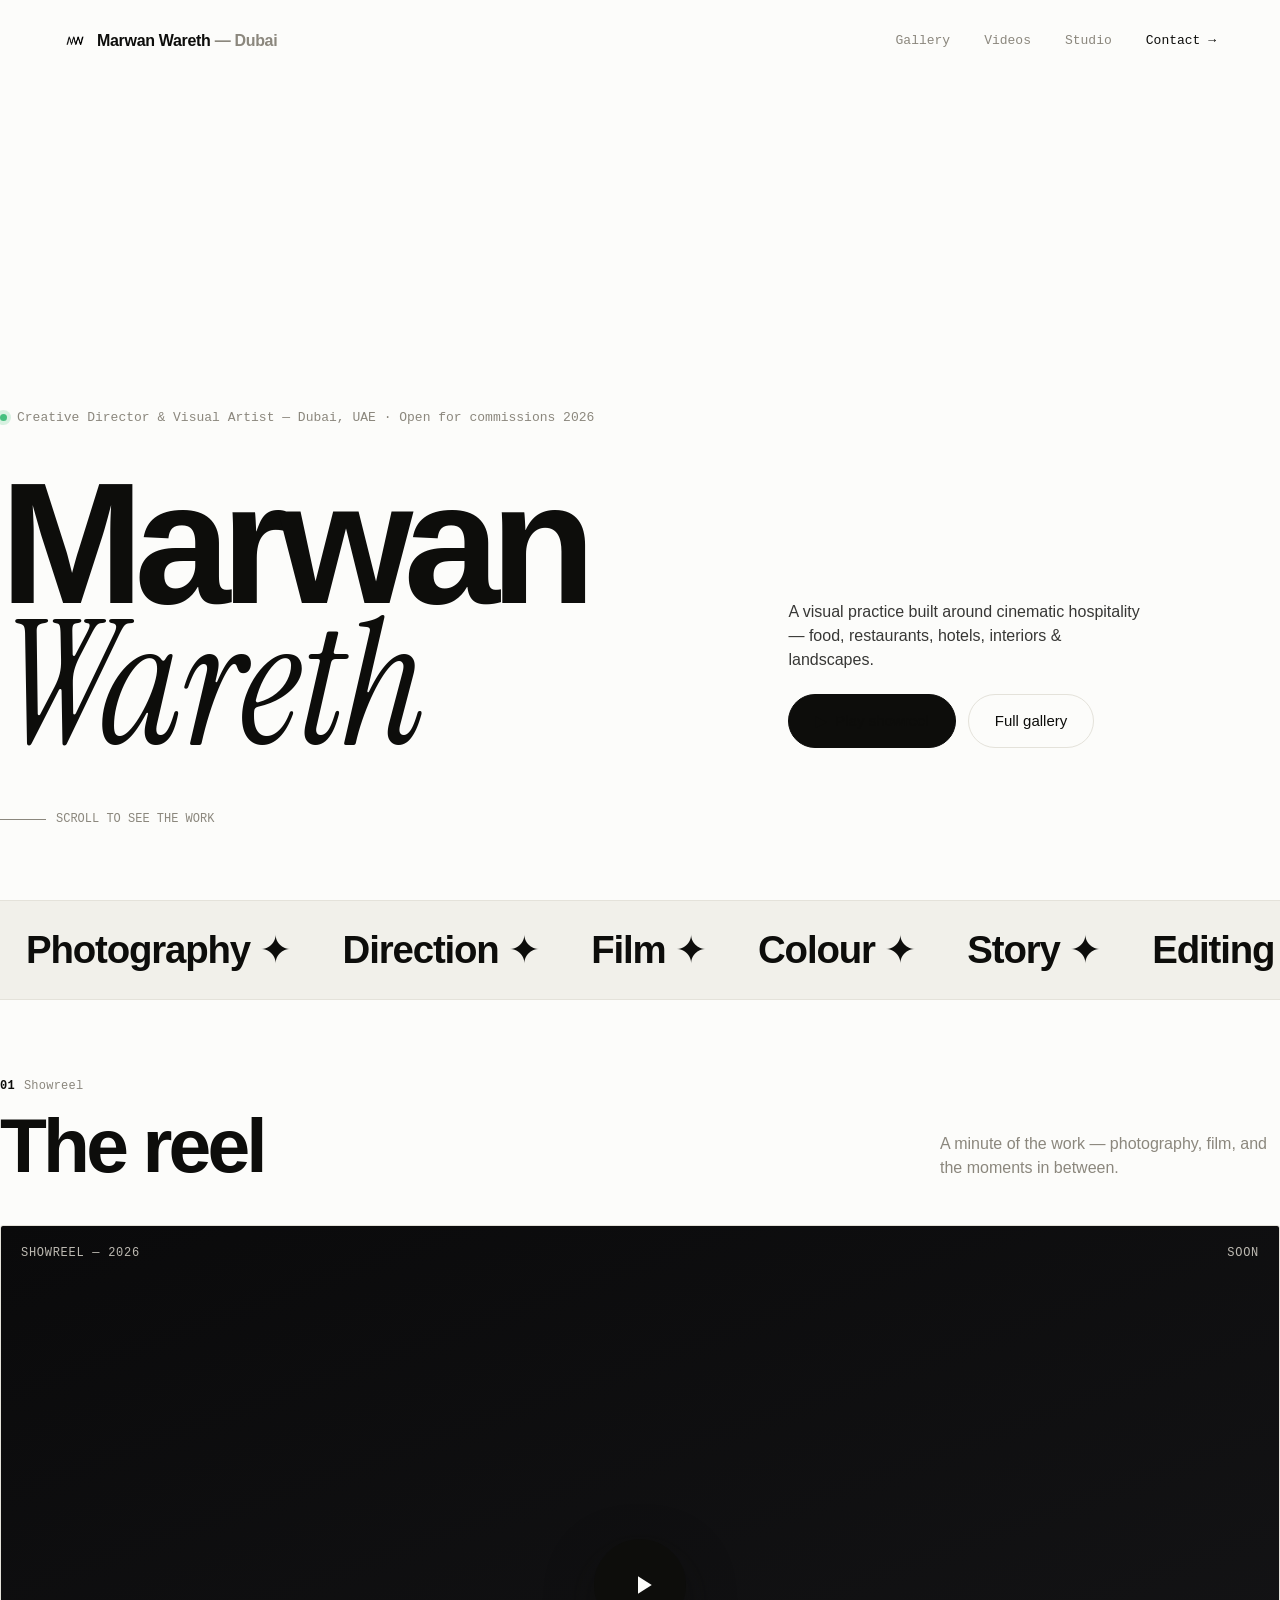
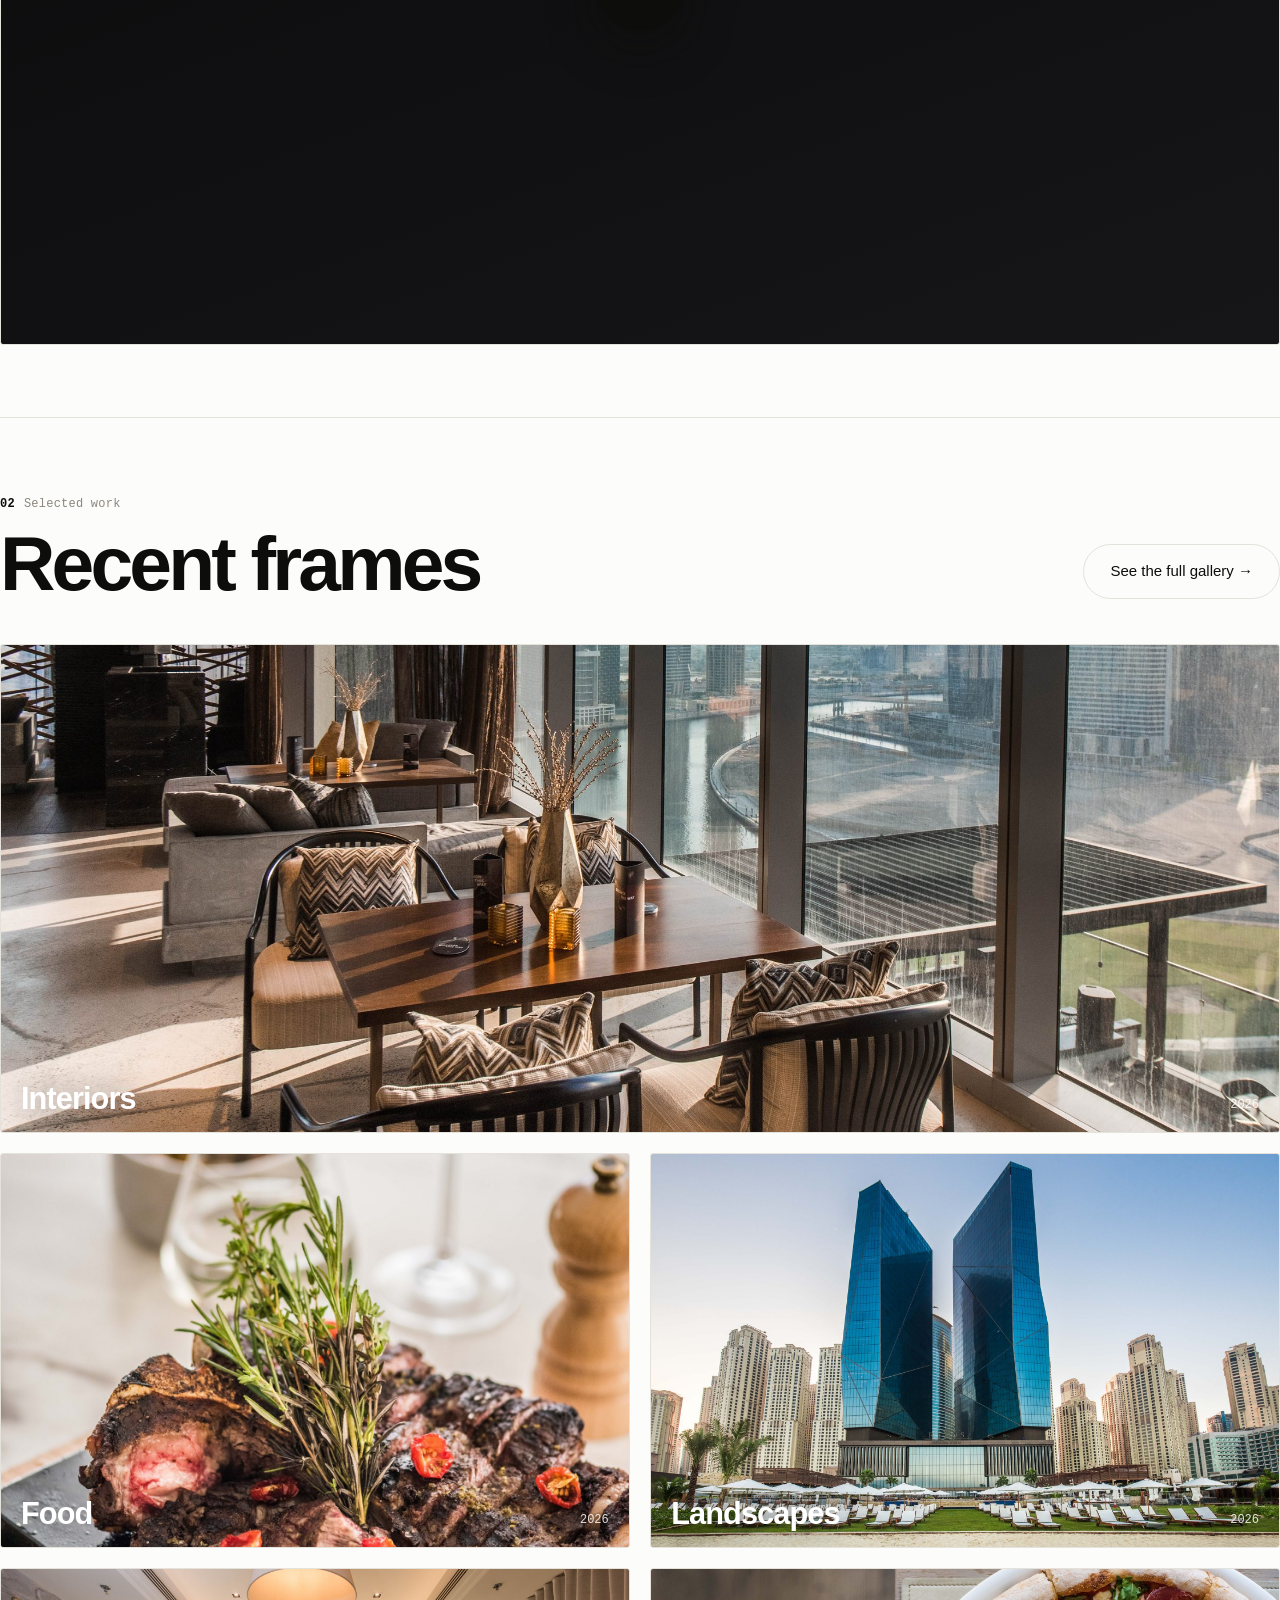
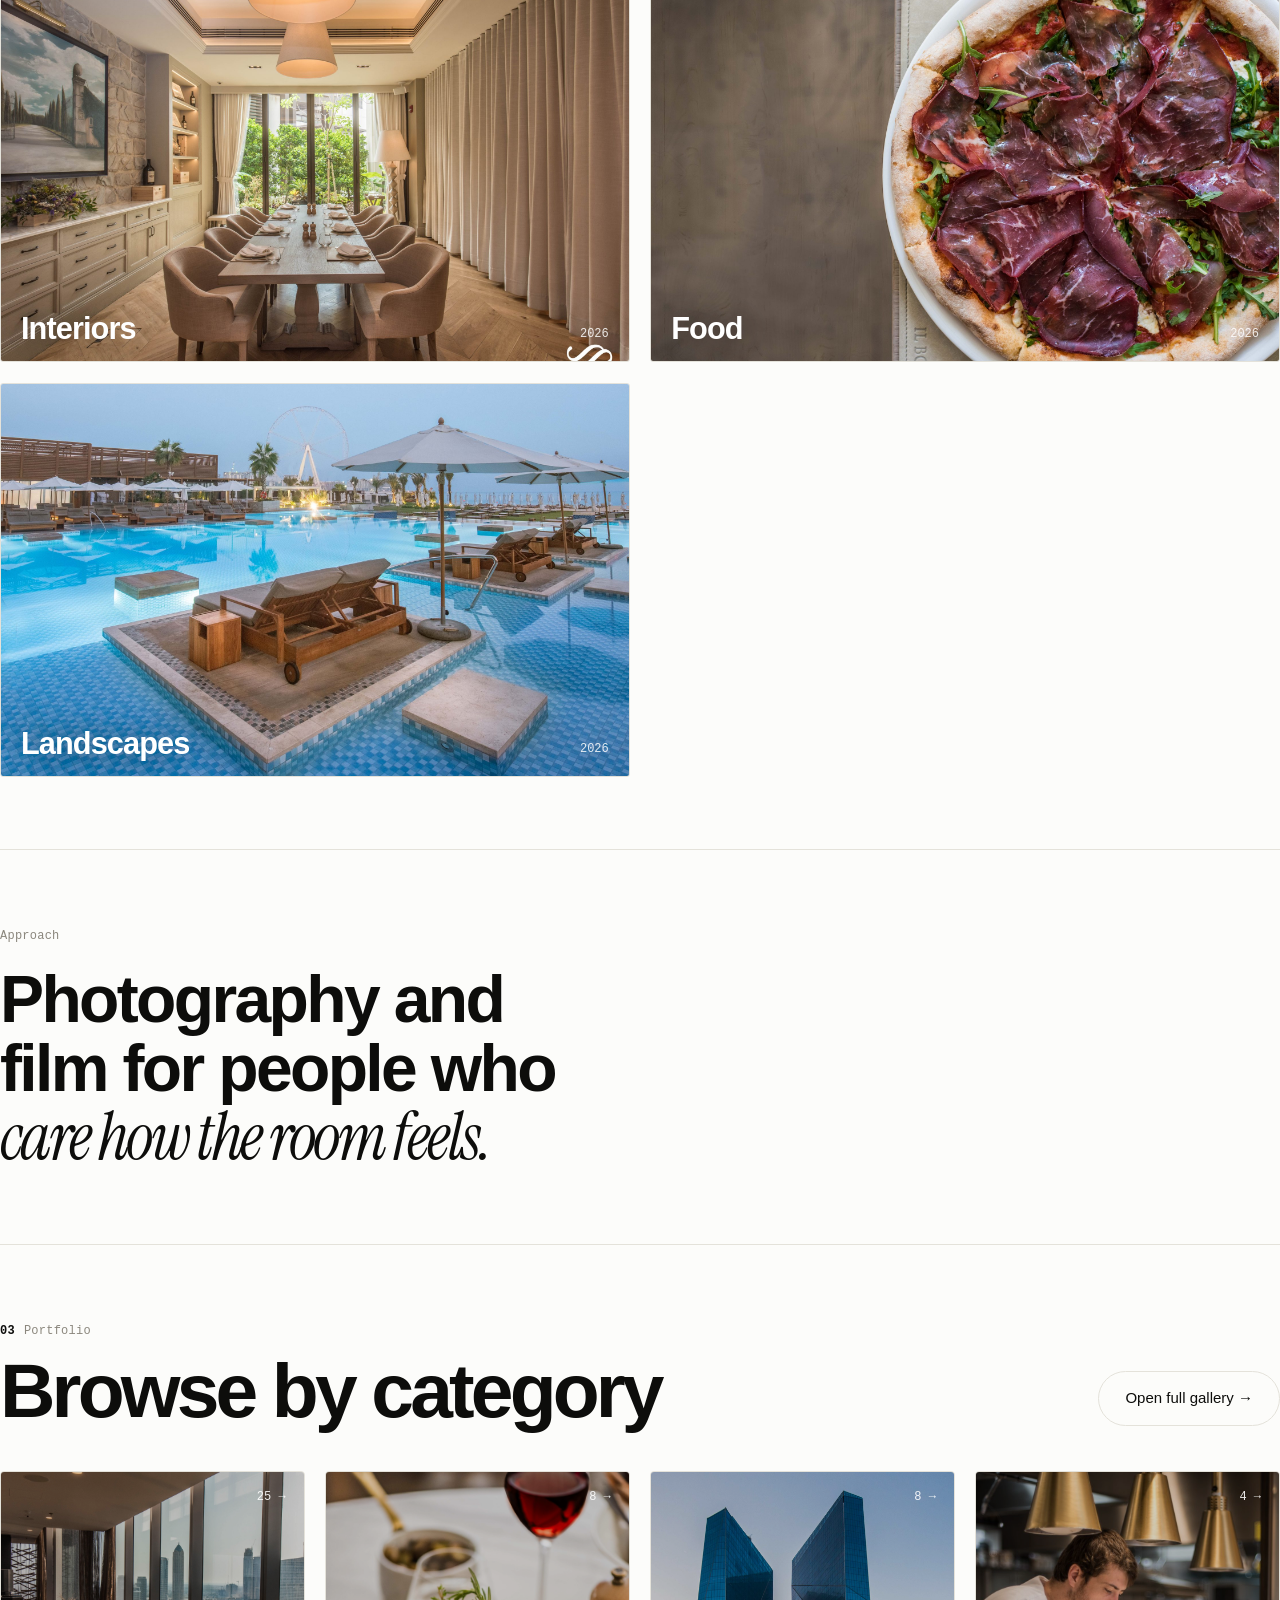
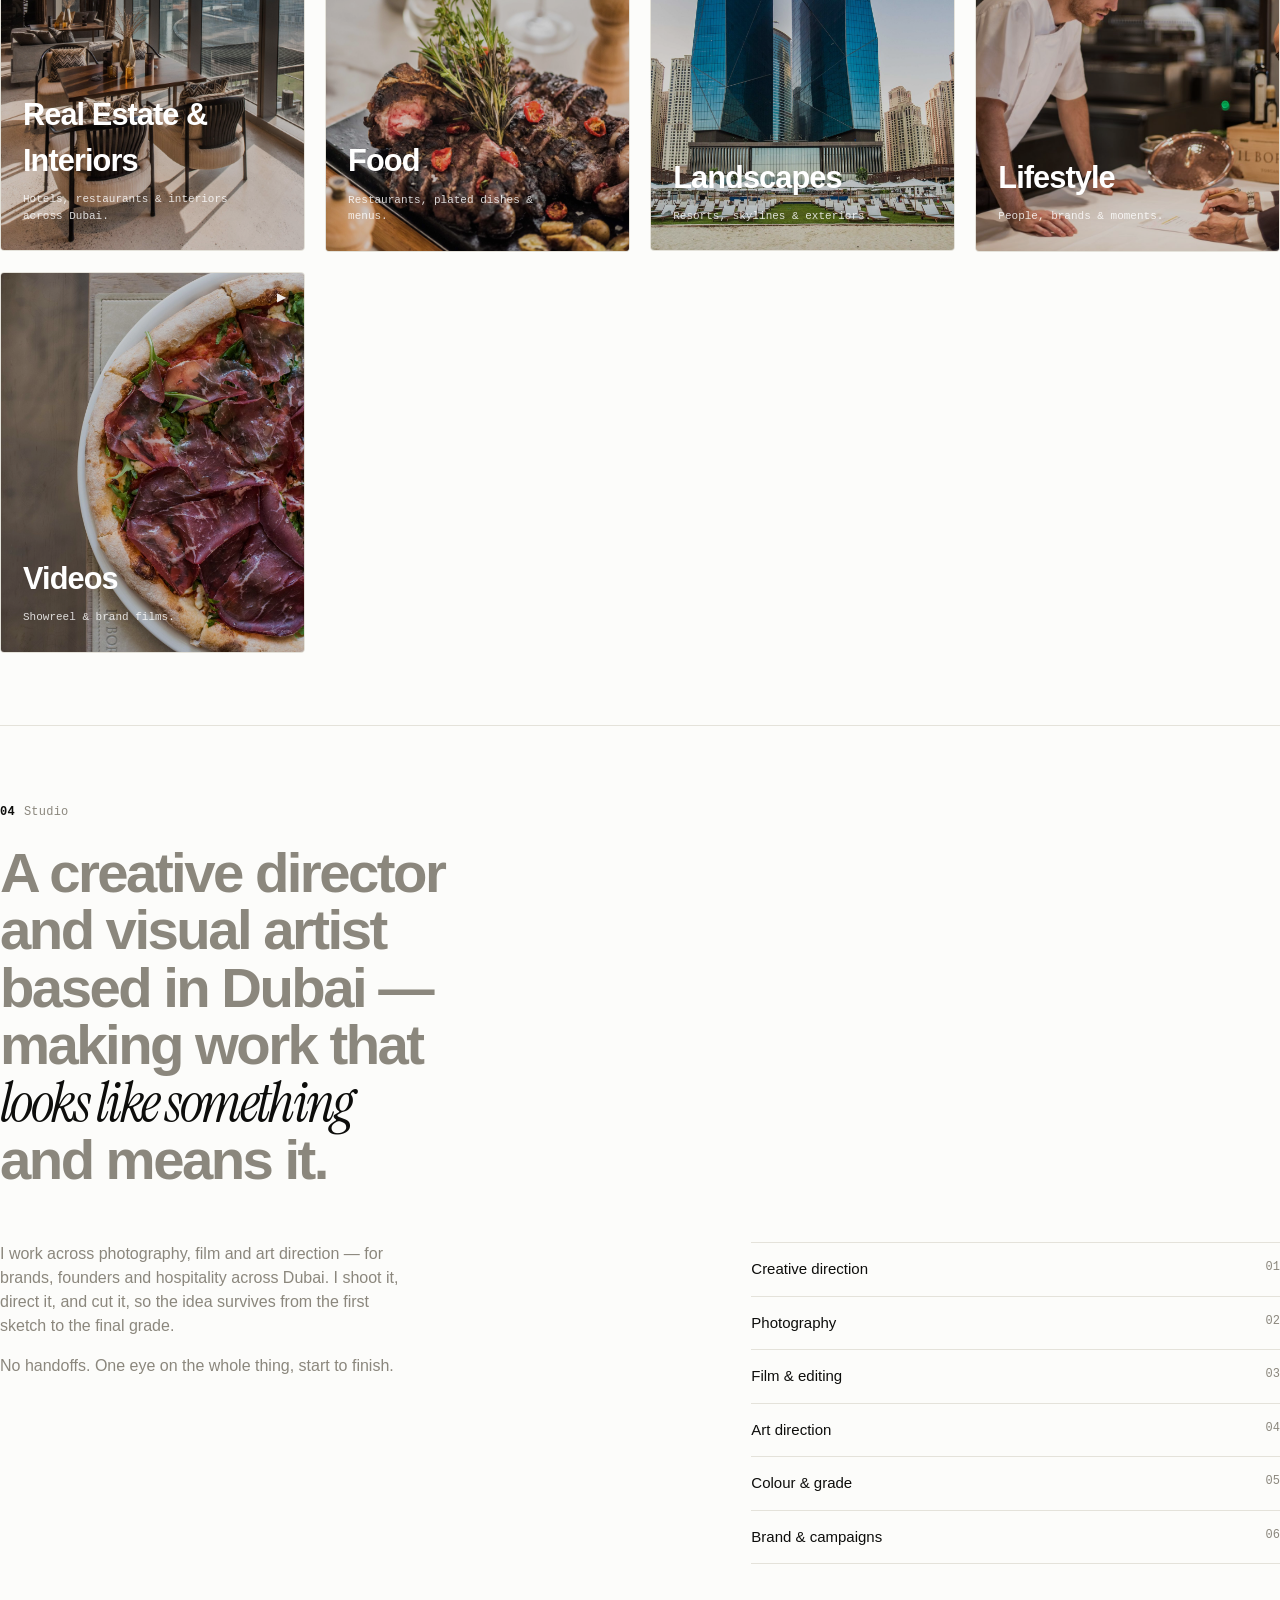
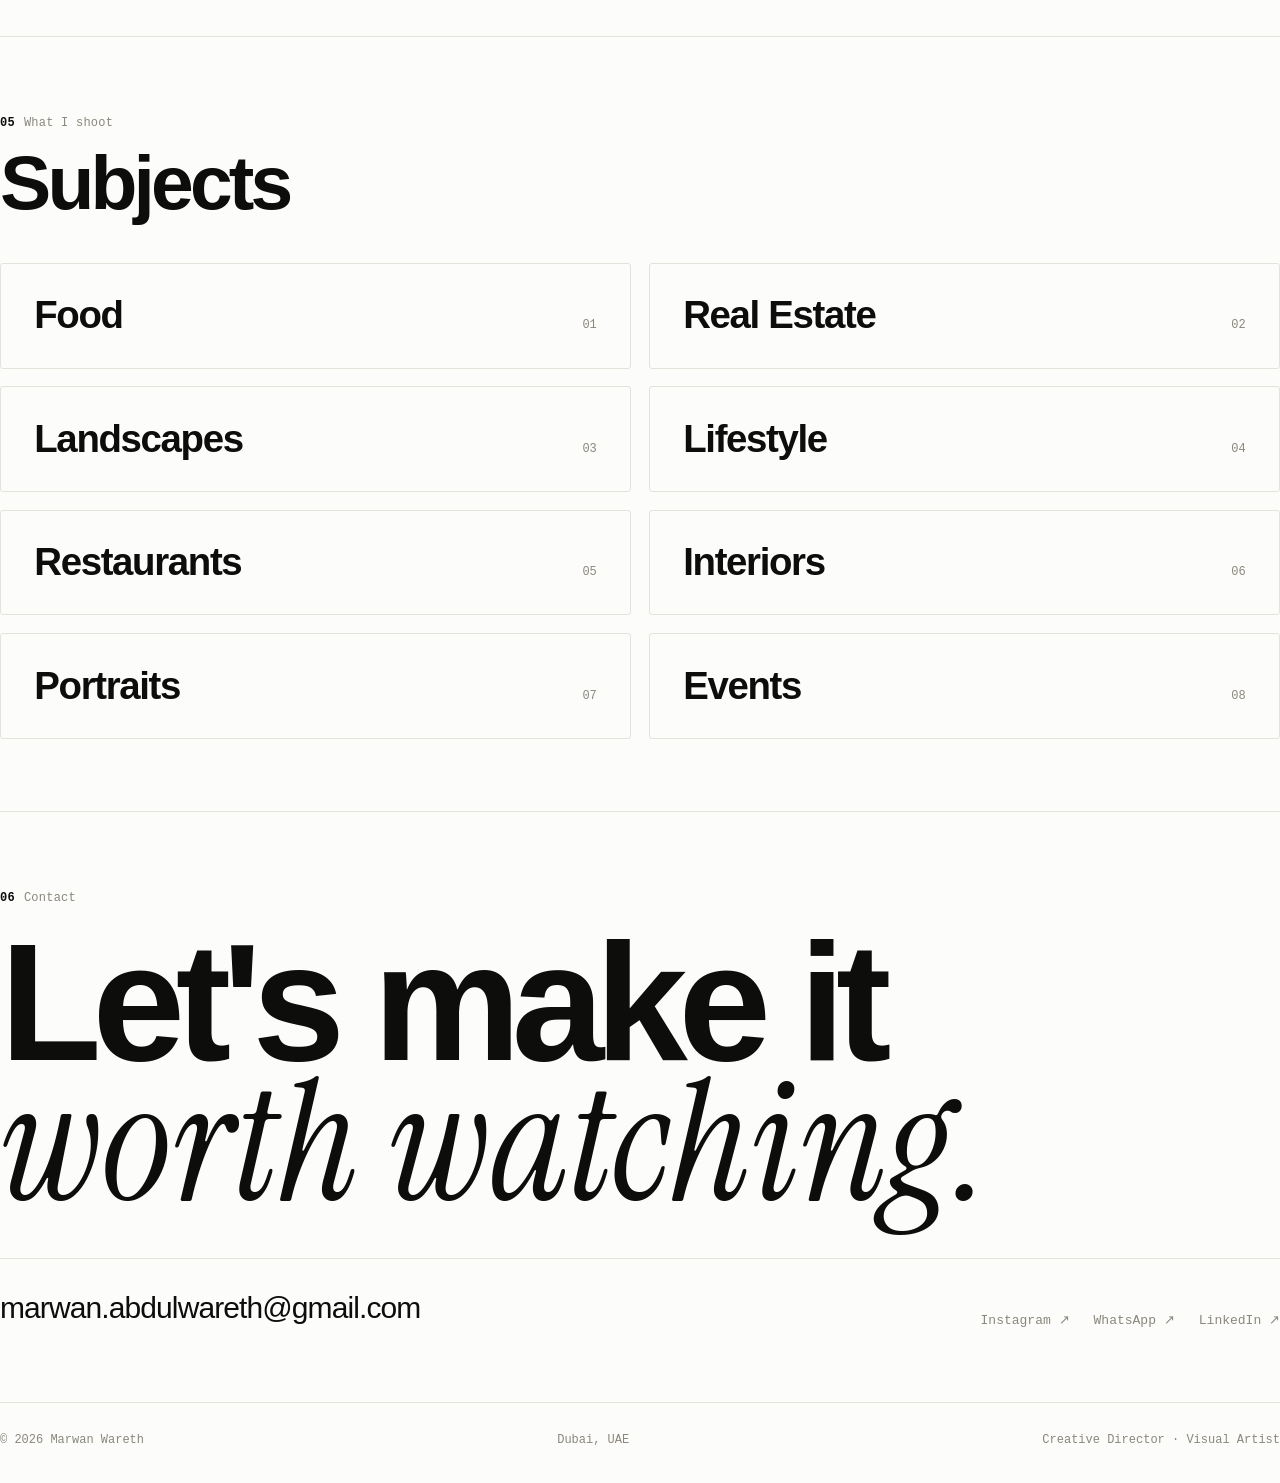
==== commit 8e1db2f7: "Restyle to editorial monochrome with serif-italic display Matches the reference direction: black-on-" ====
--- a/index.html
+++ b/index.html
@@ -17,13 +17,15 @@
 <meta property="og:description" content="Marwan Wareth is a Dubai-based creative director & photographer for food, real estate, hospitality, landscapes and lifestyle. Photography, film & art direction." />
 <meta property="og:image" content="https://marwanwareth.com/img/og.jpg" />
 <meta name="twitter:card" content="summary_large_image" />
+<link rel="preconnect" href="https://fonts.googleapis.com" /><link rel="preconnect" href="https://fonts.gstatic.com" crossorigin />
+<link href="https://fonts.googleapis.com/css2?family=Instrument+Serif:ital@0;1&display=swap" rel="stylesheet" />
 <link rel="stylesheet" href="assets/style.css" />
 <link rel="icon" href="data:image/svg+xml,%3Csvg xmlns='http://www.w3.org/2000/svg' viewBox='0 0 100 100'%3E%3Crect width='100' height='100' fill='%23111'/%3E%3Ctext x='50' y='70' font-family='Helvetica,Arial' font-size='54' font-weight='700' fill='%23fff' text-anchor='middle'%3EM%3C/text%3E%3C/svg%3E" />
 </head>
 <body>
 <script>document.documentElement.classList.add('js');</script>
 <div class="cursor" id="cursor" aria-hidden="true"></div>
-<div class="site" data-skin="signal" id="site">
+<div class="site" data-skin="mono" id="site">
   <header id="hdr">
     <div class="full nav">
       <a class="brand" href="index.html" data-h aria-label="Marwan Wareth — home">
@@ -43,14 +45,9 @@
     <div class="grid">
       <h1 class="reveal">Marwan<span class="l2">Wareth</span></h1>
       <div class="aside reveal">
-        <div class="role" style="margin-bottom:26px">I work as a
-          <span class="rot" aria-label="Creative Director, Visual Artist, Storyteller">
-            <span class="on">Creative Director.</span><span>Visual Artist.</span><span>Storyteller.</span>
-          </span>
-        </div>
-        <p>I turn ideas into images and films that people stop for. Concept, camera, cut — I own the whole frame.</p>
+        <p class="tagline">A visual practice built around cinematic hospitality — food, restaurants, hotels, interiors &amp; landscapes.</p>
         <div class="btns">
-          <a class="btn btn-1" href="#reel" data-h>▶ &nbsp;Watch the showreel</a>
+          <a class="btn btn-1" href="#reel" data-h>▶ &nbsp;Play showreel</a>
           <a class="btn btn-2" href="gallery.html" data-h>Full gallery</a>
         </div>
       </div>
@@ -100,15 +97,20 @@
     </div>
   </section>
 
+  <section class="statement full">
+    <div class="lbl reveal">Approach</div>
+    <h2 class="reveal">Photography and film for people who <em>care how the room feels.</em></h2>
+  </section>
+
   <section id="gallery" class="band full">
     <div class="head reveal"><div><div class="lbl"><b>03</b> Portfolio</div><h2>Browse by category</h2></div>
       <a class="btn btn-2" href="gallery.html" data-h>Open full gallery →</a></div>
     <div class="catgrid">
-      <a class="cat reveal" href="real-estate.html" data-h><img src="img/photo-02.jpg" loading="lazy" alt="Real Estate & Interiors"><span class="go">25 →</span><div class="meta"><div class="n">Real Estate & Interiors</div><div class="c">Interiors</div></div></a>
-      <a class="cat reveal" href="food.html" data-h><img src="img/food-04.jpg" loading="lazy" alt="Food"><span class="go">8 →</span><div class="meta"><div class="n">Food</div><div class="c">Food</div></div></a>
-      <a class="cat reveal" href="landscapes.html" data-h><img src="img/landscape-05.jpg" loading="lazy" alt="Landscapes"><span class="go">8 →</span><div class="meta"><div class="n">Landscapes</div><div class="c">Landscapes</div></div></a>
-      <a class="cat reveal" href="lifestyle.html" data-h><img src="img/lifestyle-00.jpg" loading="lazy" alt="Lifestyle"><span class="go">4 →</span><div class="meta"><div class="n">Lifestyle</div><div class="c">Lifestyle</div></div></a>
-      <a class="cat reveal" href="videos.html" data-h><img src="img/food-02.jpg" loading="lazy" alt="Videos"><span class="go">▶</span><div class="meta"><div class="n">Videos</div><div class="c">Showreel &amp; film</div></div></a>
+      <a class="cat reveal" href="real-estate.html" data-h><img src="img/photo-02.jpg" loading="lazy" alt="Real Estate & Interiors"><span class="go">25 →</span><div class="meta"><div class="n">Real Estate & Interiors</div><div class="cd">Hotels, restaurants &amp; interiors across Dubai.</div></div></a>
+      <a class="cat reveal" href="food.html" data-h><img src="img/food-04.jpg" loading="lazy" alt="Food"><span class="go">8 →</span><div class="meta"><div class="n">Food</div><div class="cd">Restaurants, plated dishes &amp; menus.</div></div></a>
+      <a class="cat reveal" href="landscapes.html" data-h><img src="img/landscape-05.jpg" loading="lazy" alt="Landscapes"><span class="go">8 →</span><div class="meta"><div class="n">Landscapes</div><div class="cd">Resorts, skylines &amp; exteriors.</div></div></a>
+      <a class="cat reveal" href="lifestyle.html" data-h><img src="img/lifestyle-00.jpg" loading="lazy" alt="Lifestyle"><span class="go">4 →</span><div class="meta"><div class="n">Lifestyle</div><div class="cd">People, brands &amp; moments.</div></div></a>
+      <a class="cat reveal" href="videos.html" data-h><img src="img/food-02.jpg" loading="lazy" alt="Videos"><span class="go">▶</span><div class="meta"><div class="n">Videos</div><div class="cd">Showreel &amp; brand films.</div></div></a>
     </div>
   </section>
 
@@ -145,7 +147,7 @@
 
   <section id="contact" class="contact band full">
     <div class="lbl reveal"><b>06</b> Contact</div>
-    <h2 class="reveal">Let's make<br>something.</h2>
+    <h2 class="reveal">Let's make it<br><span class="ser">worth watching.</span></h2>
     <div class="row2 reveal"><a class="mail" href="mailto:marwan.abdulwareth@gmail.com" data-h>marwan.abdulwareth@gmail.com</a>
       <div class="socials"><a href="https://instagram.com/" target="_blank" rel="noopener" data-h>Instagram ↗</a><a href="#" data-wa data-h>WhatsApp ↗</a><a href="#" data-h>LinkedIn ↗</a></div></div>
   </section>
--- a/assets/style.css
+++ b/assets/style.css
@@ -172,6 +172,23 @@
     .hero .role .rot span,.marq .track,.scrollcue .ln::after{animation:none;transition:none}
     .cursor{display:none}
   }
+
+  
+  /* ---- editorial serif-italic treatment (matches reference) ---- */
+  .site{--serif:"Instrument Serif","Iowan Old Style","Palatino Linotype",Palatino,Georgia,serif}
+  .ser{font-family:var(--serif);font-style:italic;font-weight:400;letter-spacing:.005em}
+  .hero h1{font-weight:600}
+  .hero h1 .l2{font-family:var(--serif);font-style:italic;font-weight:400;color:var(--ink);letter-spacing:-.01em}
+  .studio .big em{font-family:var(--serif);font-style:italic;font-weight:400;color:var(--ink)}
+  .contact h2 .ser{color:var(--ink)}
+  .hero .tagline{color:var(--ink);opacity:.78;font-size:16.5px;max-width:400px;margin:0 0 24px}
+  /* statement band */
+  .statement{border-top:1px solid var(--line);padding:clamp(64px,11vh,130px) 0}
+  .statement h2{font-size:clamp(30px,5.2vw,66px);letter-spacing:-.04em;line-height:1.04;max-width:19ch;text-wrap:balance}
+  .statement h2 em{font-family:var(--serif);font-style:italic;font-weight:400}
+  .statement .lbl{margin-bottom:20px}
+  /* category card description */
+  .cat .meta .cd{font-family:var(--mono);font-size:11px;opacity:.82;margin-top:7px;max-width:32ch;line-height:1.5}
 
   /* ---- category grid (gallery index) ---- */
   .catgrid{display:grid;grid-template-columns:repeat(auto-fit,minmax(300px,1fr));gap:clamp(14px,1.6vw,24px)}
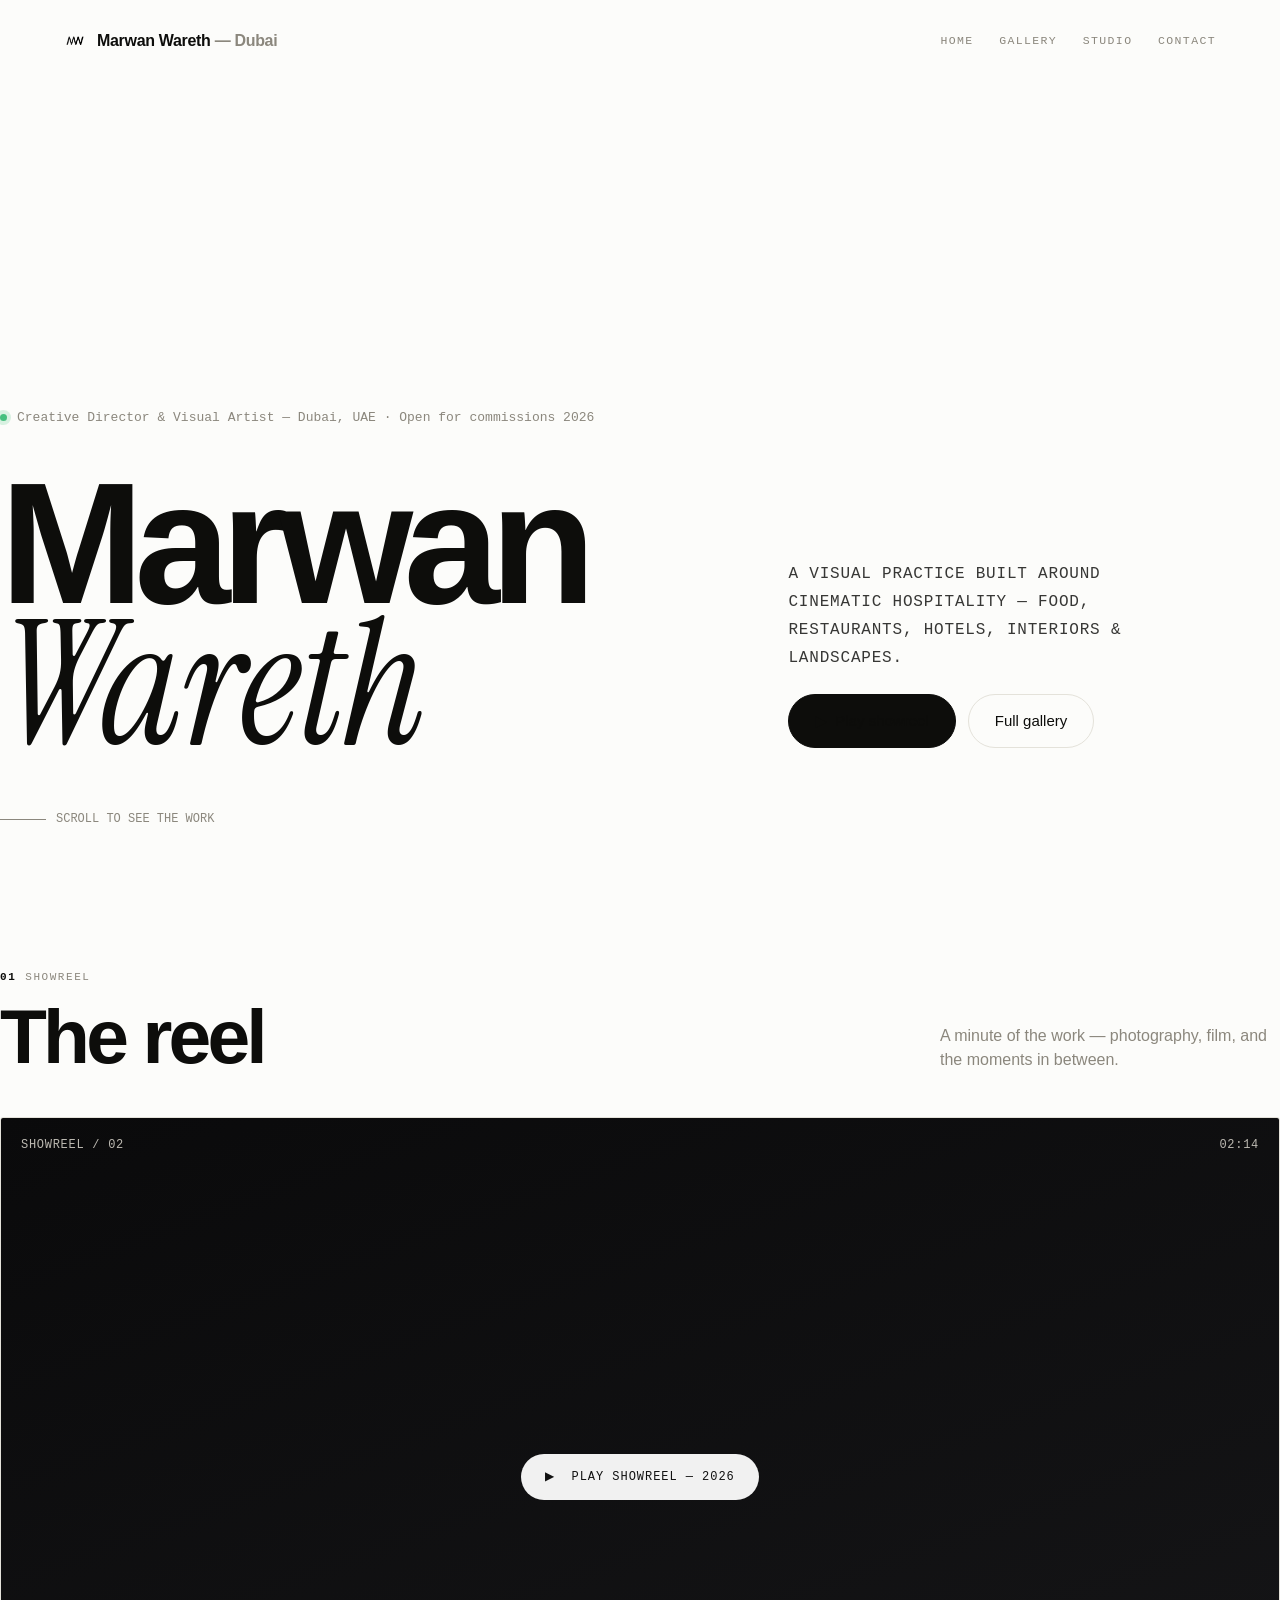
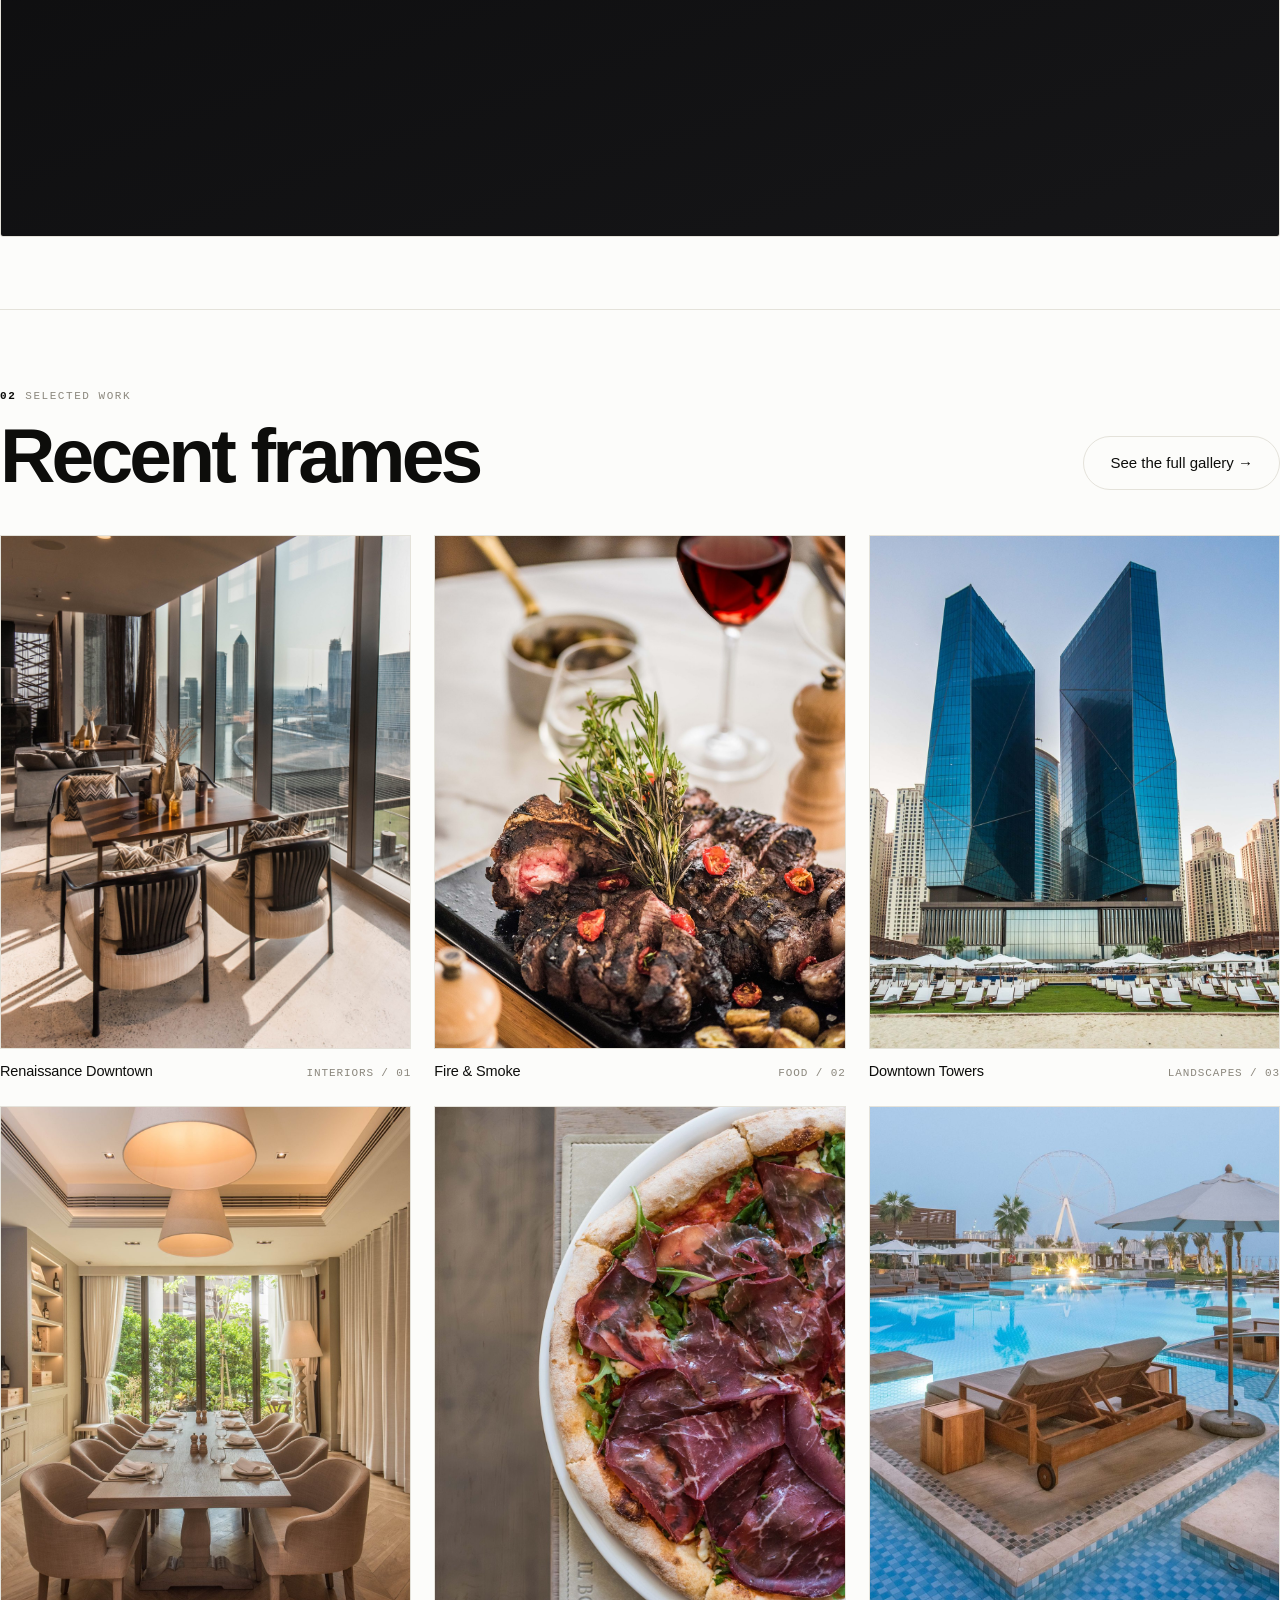
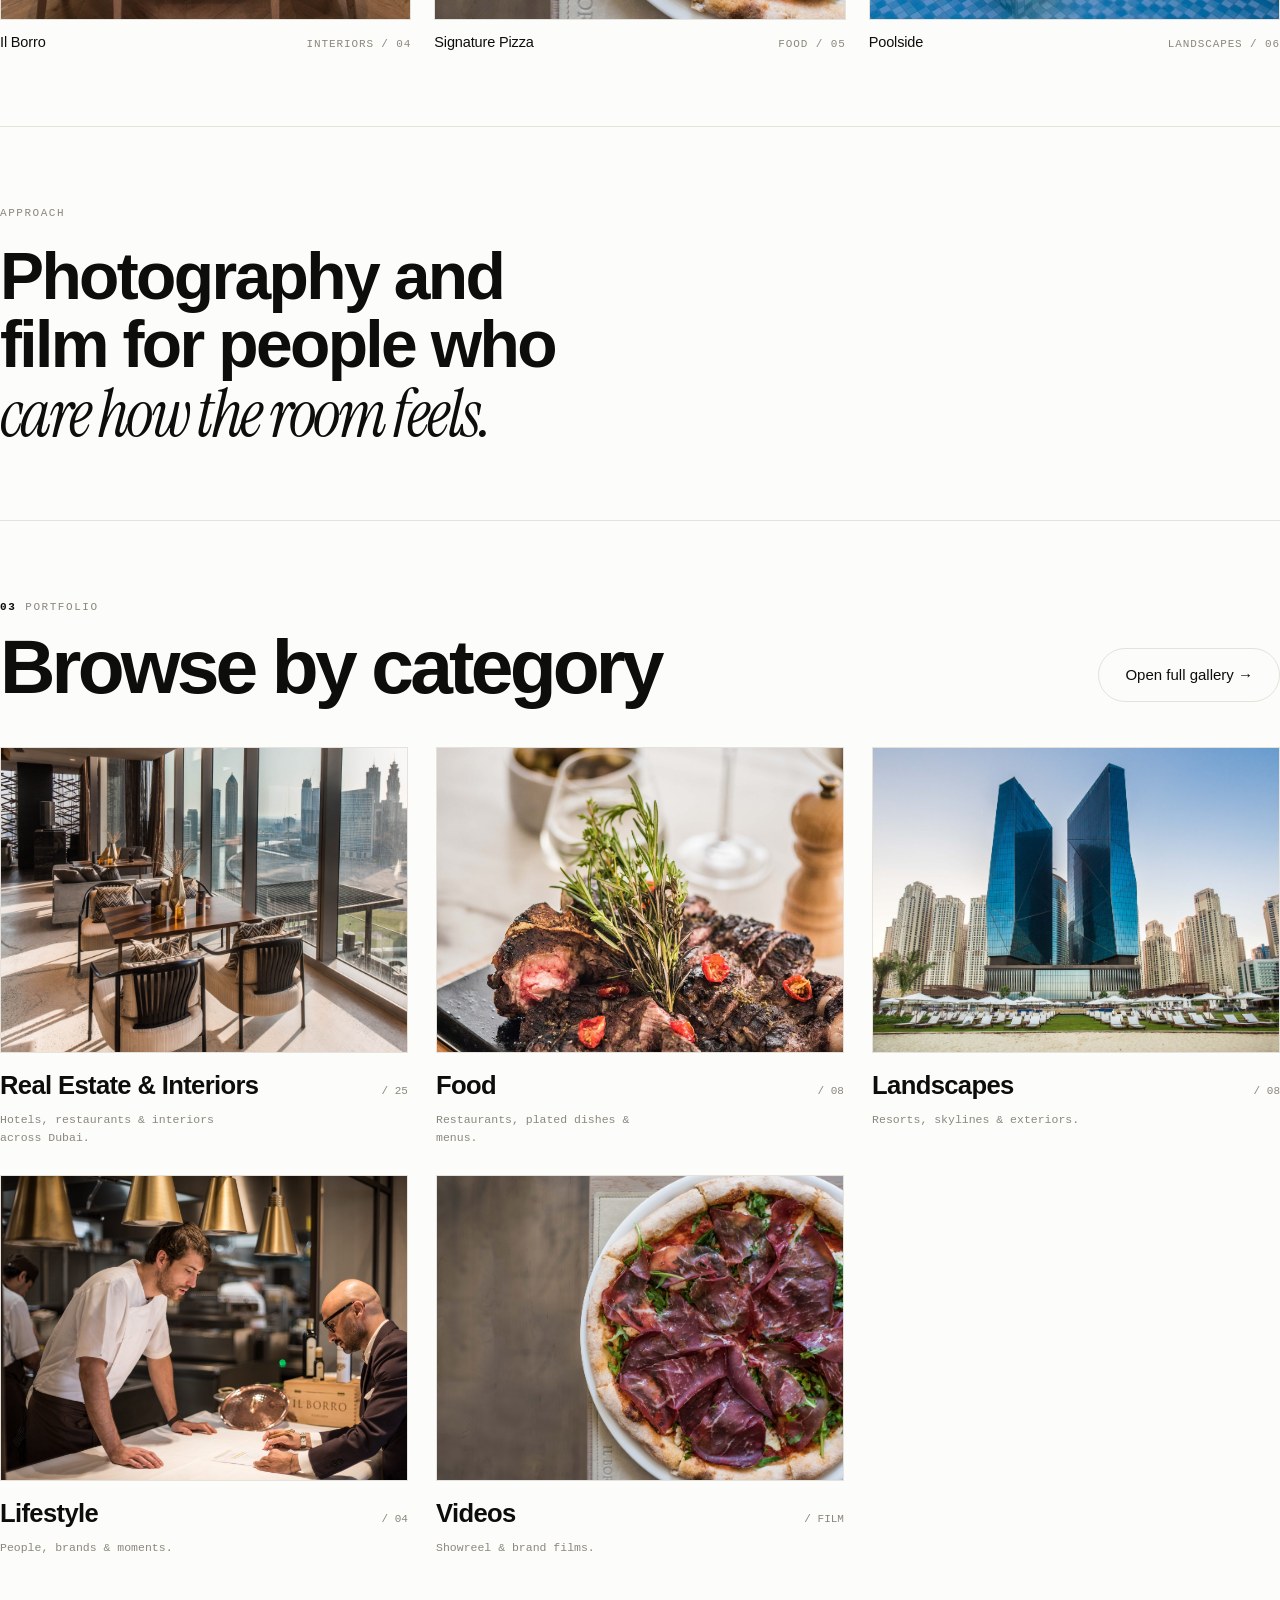
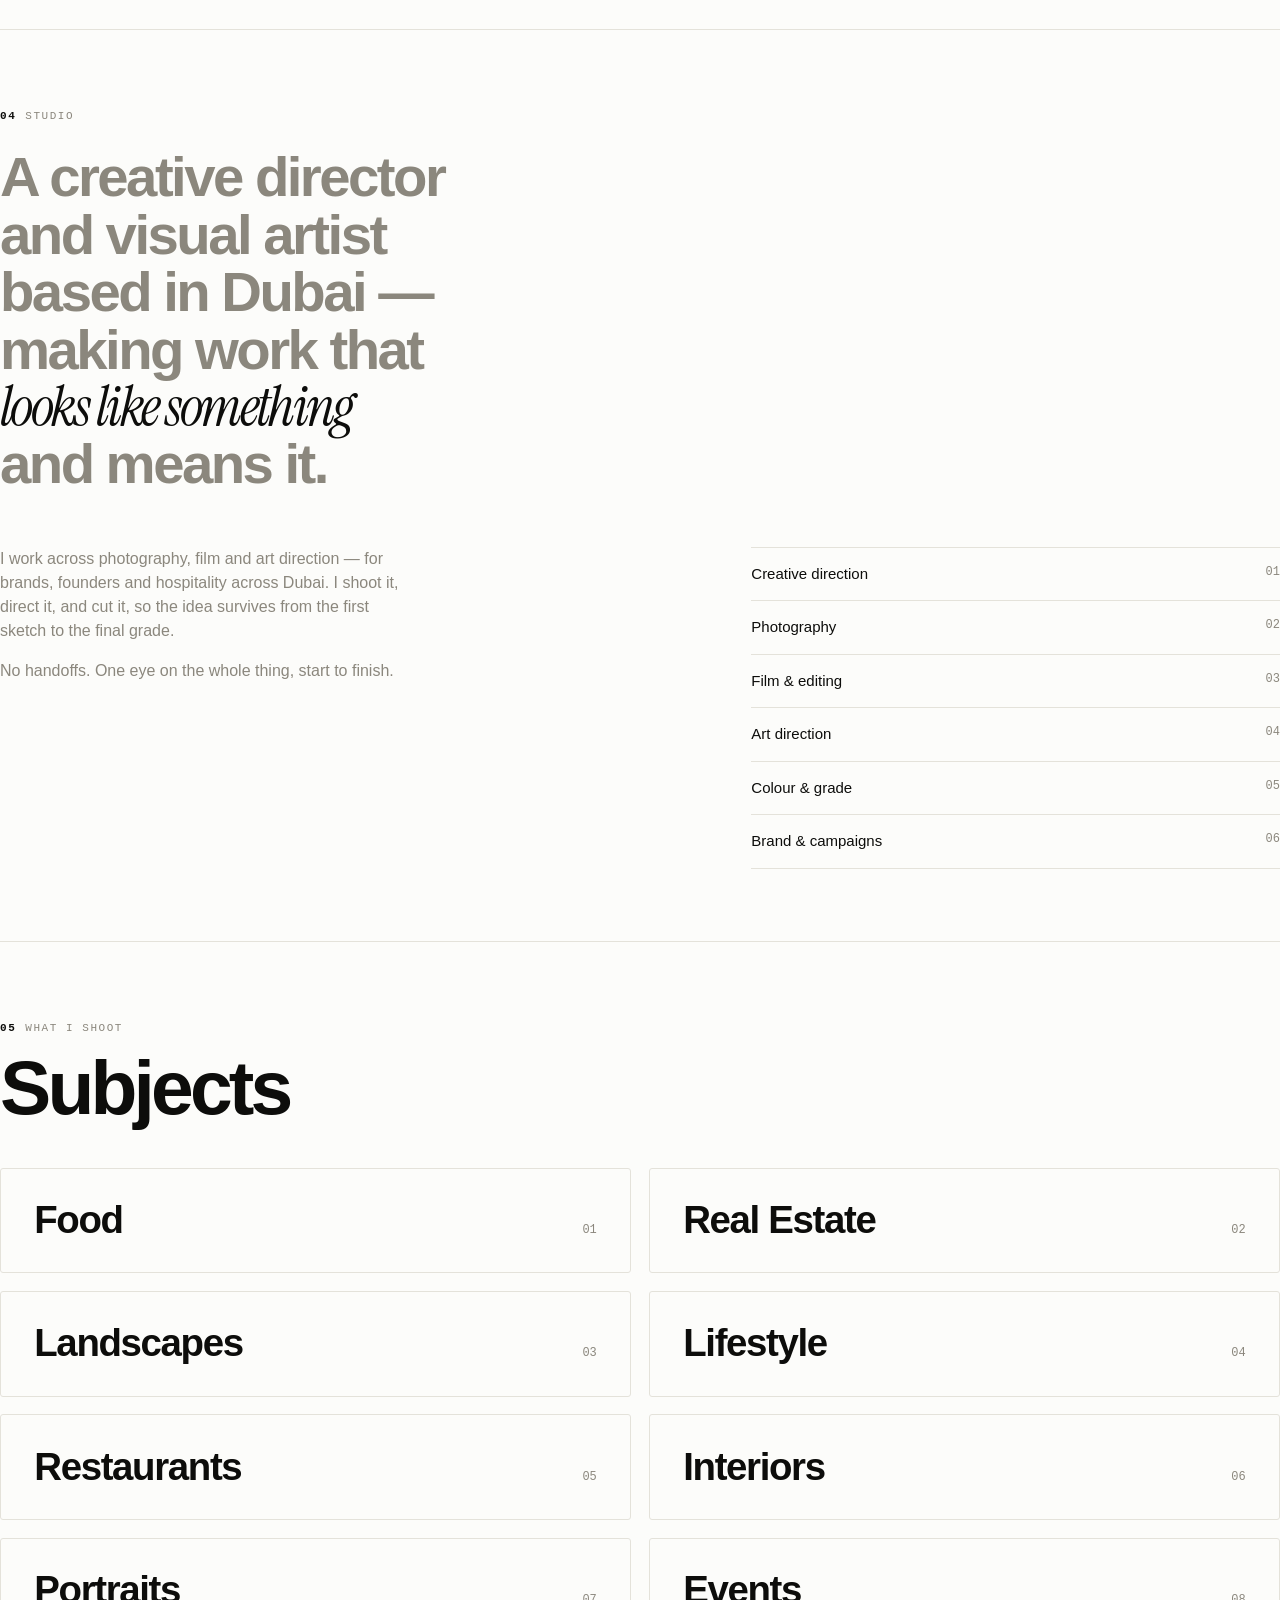
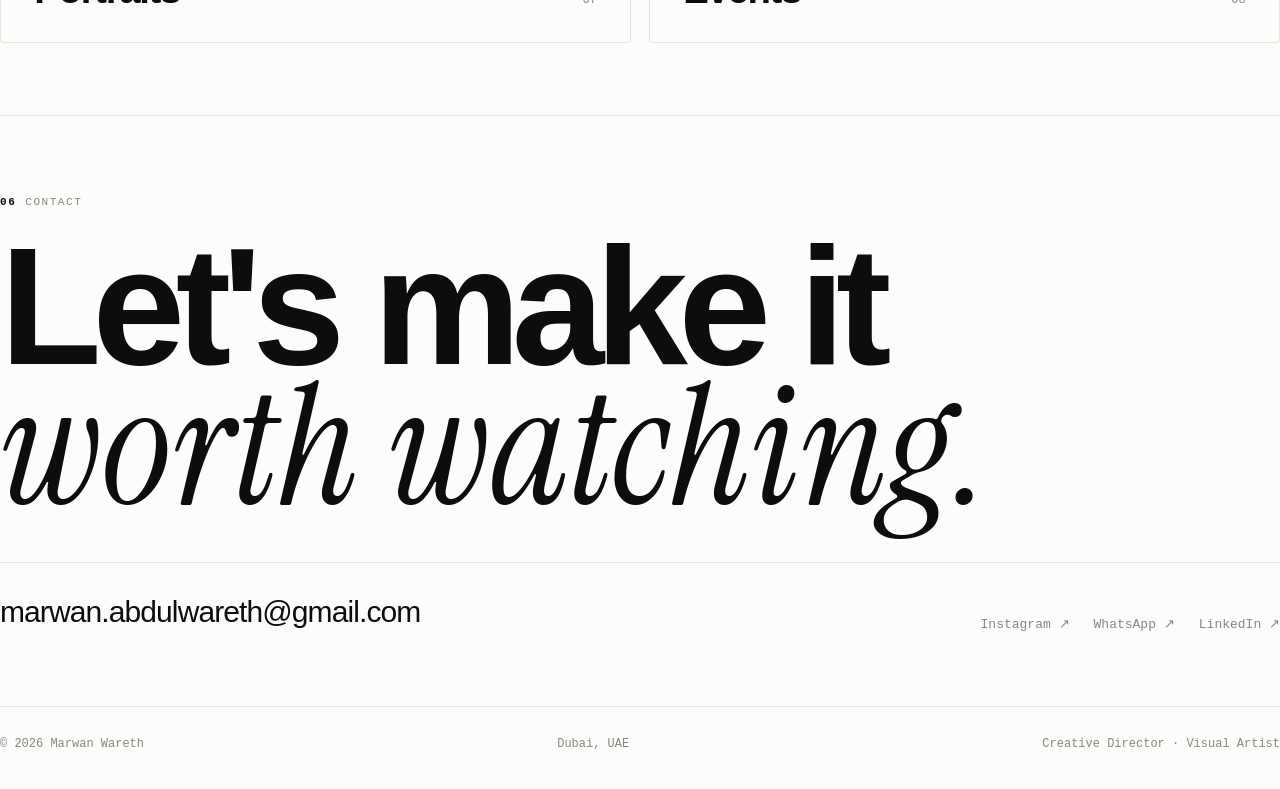
==== commit 44a69e4b: "Match reference editorial look & feel - Uppercase-mono nav (Home / Gallery / Studio / Contact) and m" ====
--- a/index.html
+++ b/index.html
@@ -33,10 +33,10 @@
         <span>Marwan Wareth <em>— Dubai</em></span>
       </a>
       <nav class="links">
+        <a href="index.html" data-h>Home</a>
         <a href="gallery.html" data-h>Gallery</a>
-        <a href="videos.html" data-h>Videos</a>
         <a href="index.html#studio" data-h>Studio</a>
-        <a href="index.html#contact" class="act" data-h>Contact →</a>
+        <a href="index.html#contact" data-h>Contact</a>
       </nav>
     </div>
   </header>
@@ -55,44 +55,42 @@
     <div class="scrollcue reveal"><span class="ln"></span>SCROLL TO SEE THE WORK</div>
   </section>
 
-  <div class="marq" aria-hidden="true"><div class="track" id="marq"></div></div>
-
-  <section id="reel" class="full">
+  <section id="reel" class="full" style="padding-top:clamp(50px,7vh,90px)">
     <div class="head reveal"><div><div class="lbl"><b>01</b> Showreel</div><h2>The reel</h2></div>
       <p style="color:var(--mut);max-width:340px;margin:0">A minute of the work — photography, film, and the moments in between.</p></div>
     <div class="reel reveal">
-      <div class="meta l">SHOWREEL — 2026</div><div class="meta r">SOON</div>
-      <div class="play"><svg width="30" height="30" viewBox="0 0 24 24" fill="currentColor"><path d="M8 5v14l11-7z"/></svg></div>
+      <div class="meta l">SHOWREEL / 02</div><div class="meta r">02:14</div>
+      <div class="playpill">▶ &nbsp;Play showreel — 2026</div>
     </div>
   </section>
 
   <section id="work" class="band full">
     <div class="head reveal"><div><div class="lbl"><b>02</b> Selected work</div><h2>Recent frames</h2></div>
       <a class="btn btn-2" href="gallery.html" data-h>See the full gallery →</a></div>
-    <div class="tiles reveal">
-      <a class="tile wide" href="gallery.html" data-h>
-        <div class="media" style="aspect-ratio:21/8;background-image:url(img/photo-02.jpg)"></div>
-        <div class="cap"><h3>Interiors</h3><span class="yr">2026</span></div>
+    <div class="fgrid reveal">
+      <a class="ftile reveal" href="gallery.html" data-h>
+        <div class="fimg" style="background-image:url(img/photo-02.jpg)"></div>
+        <div class="fcap"><span class="t">Renaissance Downtown</span><span class="m">Interiors / 01</span></div>
       </a>
-      <a class="tile " href="gallery.html" data-h>
-        <div class="media" style="aspect-ratio:16/10;background-image:url(img/food-04.jpg)"></div>
-        <div class="cap"><h3>Food</h3><span class="yr">2026</span></div>
+      <a class="ftile reveal" href="gallery.html" data-h>
+        <div class="fimg" style="background-image:url(img/food-04.jpg)"></div>
+        <div class="fcap"><span class="t">Fire &amp; Smoke</span><span class="m">Food / 02</span></div>
       </a>
-      <a class="tile " href="gallery.html" data-h>
-        <div class="media" style="aspect-ratio:16/10;background-image:url(img/landscape-05.jpg)"></div>
-        <div class="cap"><h3>Landscapes</h3><span class="yr">2026</span></div>
+      <a class="ftile reveal" href="gallery.html" data-h>
+        <div class="fimg" style="background-image:url(img/landscape-05.jpg)"></div>
+        <div class="fcap"><span class="t">Downtown Towers</span><span class="m">Landscapes / 03</span></div>
       </a>
-      <a class="tile " href="gallery.html" data-h>
-        <div class="media" style="aspect-ratio:16/10;background-image:url(img/photo-01.jpg)"></div>
-        <div class="cap"><h3>Interiors</h3><span class="yr">2026</span></div>
+      <a class="ftile reveal" href="gallery.html" data-h>
+        <div class="fimg" style="background-image:url(img/photo-01.jpg)"></div>
+        <div class="fcap"><span class="t">Il Borro</span><span class="m">Interiors / 04</span></div>
       </a>
-      <a class="tile " href="gallery.html" data-h>
-        <div class="media" style="aspect-ratio:16/10;background-image:url(img/food-02.jpg)"></div>
-        <div class="cap"><h3>Food</h3><span class="yr">2026</span></div>
+      <a class="ftile reveal" href="gallery.html" data-h>
+        <div class="fimg" style="background-image:url(img/food-02.jpg)"></div>
+        <div class="fcap"><span class="t">Signature Pizza</span><span class="m">Food / 05</span></div>
       </a>
-      <a class="tile " href="gallery.html" data-h>
-        <div class="media" style="aspect-ratio:16/10;background-image:url(img/landscape-06.jpg)"></div>
-        <div class="cap"><h3>Landscapes</h3><span class="yr">2026</span></div>
+      <a class="ftile reveal" href="gallery.html" data-h>
+        <div class="fimg" style="background-image:url(img/landscape-06.jpg)"></div>
+        <div class="fcap"><span class="t">Poolside</span><span class="m">Landscapes / 06</span></div>
       </a>
     </div>
   </section>
@@ -105,12 +103,12 @@
   <section id="gallery" class="band full">
     <div class="head reveal"><div><div class="lbl"><b>03</b> Portfolio</div><h2>Browse by category</h2></div>
       <a class="btn btn-2" href="gallery.html" data-h>Open full gallery →</a></div>
-    <div class="catgrid">
-      <a class="cat reveal" href="real-estate.html" data-h><img src="img/photo-02.jpg" loading="lazy" alt="Real Estate & Interiors"><span class="go">25 →</span><div class="meta"><div class="n">Real Estate & Interiors</div><div class="cd">Hotels, restaurants &amp; interiors across Dubai.</div></div></a>
-      <a class="cat reveal" href="food.html" data-h><img src="img/food-04.jpg" loading="lazy" alt="Food"><span class="go">8 →</span><div class="meta"><div class="n">Food</div><div class="cd">Restaurants, plated dishes &amp; menus.</div></div></a>
-      <a class="cat reveal" href="landscapes.html" data-h><img src="img/landscape-05.jpg" loading="lazy" alt="Landscapes"><span class="go">8 →</span><div class="meta"><div class="n">Landscapes</div><div class="cd">Resorts, skylines &amp; exteriors.</div></div></a>
-      <a class="cat reveal" href="lifestyle.html" data-h><img src="img/lifestyle-00.jpg" loading="lazy" alt="Lifestyle"><span class="go">4 →</span><div class="meta"><div class="n">Lifestyle</div><div class="cd">People, brands &amp; moments.</div></div></a>
-      <a class="cat reveal" href="videos.html" data-h><img src="img/food-02.jpg" loading="lazy" alt="Videos"><span class="go">▶</span><div class="meta"><div class="n">Videos</div><div class="cd">Showreel &amp; brand films.</div></div></a>
+    <div class="ecatgrid">
+      <a class="ecat reveal" href="real-estate.html" data-h><div class="eimg" style="background-image:url(img/photo-02.jpg)"></div><div class="ename"><span class="n">Real Estate & Interiors</span><span class="num">/ 25</span></div><div class="edesc">Hotels, restaurants &amp; interiors across Dubai.</div></a>
+      <a class="ecat reveal" href="food.html" data-h><div class="eimg" style="background-image:url(img/food-04.jpg)"></div><div class="ename"><span class="n">Food</span><span class="num">/ 08</span></div><div class="edesc">Restaurants, plated dishes &amp; menus.</div></a>
+      <a class="ecat reveal" href="landscapes.html" data-h><div class="eimg" style="background-image:url(img/landscape-05.jpg)"></div><div class="ename"><span class="n">Landscapes</span><span class="num">/ 08</span></div><div class="edesc">Resorts, skylines &amp; exteriors.</div></a>
+      <a class="ecat reveal" href="lifestyle.html" data-h><div class="eimg" style="background-image:url(img/lifestyle-00.jpg)"></div><div class="ename"><span class="n">Lifestyle</span><span class="num">/ 04</span></div><div class="edesc">People, brands &amp; moments.</div></a>
+      <a class="ecat reveal" href="videos.html" data-h><div class="eimg" style="background-image:url(img/food-02.jpg)"></div><div class="ename"><span class="n">Videos</span><span class="num">/ FILM</span></div><div class="edesc">Showreel &amp; brand films.</div></a>
     </div>
   </section>
 
--- a/assets/style.css
+++ b/assets/style.css
@@ -172,6 +172,40 @@
     .hero .role .rot span,.marq .track,.scrollcue .ln::after{animation:none;transition:none}
     .cursor{display:none}
   }
+
+  
+  /* ---- editorial serif-italic treatment (matches reference) ---- */
+  .site{--serif:"Instrument Serif","Iowan Old Style","Palatino Linotype",Palatino,Georgia,serif}
+  .ser{font-family:var(--serif);font-style:italic;font-weight:400;letter-spacing:.005em}
+  .hero h1{font-weight:600}
+  .hero h1 .l2{font-family:var(--serif);font-style:italic;font-weight:400;color:var(--ink);letter-spacing:-.01em}
+  .studio .big em{font-family:var(--serif);font-style:italic;font-weight:400;color:var(--ink)}
+  .contact h2 .ser{color:var(--ink)}
+  .hero .tagline{color:var(--ink);opacity:.78;font-size:16.5px;max-width:400px;margin:0 0 24px}
+  /* statement band */
+  .statement{border-top:1px solid var(--line);padding:clamp(64px,11vh,130px) 0}
+  .statement h2{font-size:clamp(30px,5.2vw,66px);letter-spacing:-.04em;line-height:1.04;max-width:19ch;text-wrap:balance}
+  .statement h2 em{font-family:var(--serif);font-style:italic;font-weight:400}
+  .statement .lbl{margin-bottom:20px}
+  /* category card description */
+  .cat .meta .cd{font-family:var(--mono);font-size:11px;opacity:.82;margin-top:7px;max-width:32ch;line-height:1.5}
+
+  
+  /* ---- editorial serif-italic treatment (matches reference) ---- */
+  .site{--serif:"Instrument Serif","Iowan Old Style","Palatino Linotype",Palatino,Georgia,serif}
+  .ser{font-family:var(--serif);font-style:italic;font-weight:400;letter-spacing:.005em}
+  .hero h1{font-weight:600}
+  .hero h1 .l2{font-family:var(--serif);font-style:italic;font-weight:400;color:var(--ink);letter-spacing:-.01em}
+  .studio .big em{font-family:var(--serif);font-style:italic;font-weight:400;color:var(--ink)}
+  .contact h2 .ser{color:var(--ink)}
+  .hero .tagline{color:var(--ink);opacity:.78;font-size:16.5px;max-width:400px;margin:0 0 24px}
+  /* statement band */
+  .statement{border-top:1px solid var(--line);padding:clamp(64px,11vh,130px) 0}
+  .statement h2{font-size:clamp(30px,5.2vw,66px);letter-spacing:-.04em;line-height:1.04;max-width:19ch;text-wrap:balance}
+  .statement h2 em{font-family:var(--serif);font-style:italic;font-weight:400}
+  .statement .lbl{margin-bottom:20px}
+  /* category card description */
+  .cat .meta .cd{font-family:var(--mono);font-size:11px;opacity:.82;margin-top:7px;max-width:32ch;line-height:1.5}
 
   
   /* ---- editorial serif-italic treatment (matches reference) ---- */
@@ -225,6 +259,35 @@
   .vid iframe{position:absolute;inset:0;width:100%;height:100%;border:0}
   .vid .soon{position:absolute;inset:0;display:grid;place-items:center;font-family:var(--mono);font-size:13px;color:var(--mut)}
 
+  /* ---- editorial look & feel (matches reference) ---- */
+  .nav .links{text-transform:uppercase;letter-spacing:.12em;font-size:11.5px;gap:clamp(18px,2vw,30px)}
+  .lbl{text-transform:uppercase;letter-spacing:.14em;font-size:11px}
+  .hero .tagline{font-family:var(--mono);font-size:12px;line-height:1.75;letter-spacing:.05em;text-transform:uppercase;color:var(--mut);opacity:1;max-width:360px}
+  /* featured grid — captions BELOW images */
+  .fgrid{display:grid;grid-template-columns:repeat(3,1fr);gap:clamp(16px,1.8vw,30px)}
+  @media(max-width:760px){.fgrid{grid-template-columns:1fr 1fr}}
+  @media(max-width:460px){.fgrid{grid-template-columns:1fr}}
+  .ftile{display:block}
+  .ftile .fimg{aspect-ratio:4/5;background-size:cover;background-position:center;border:1px solid var(--line);transition:filter .3s}
+  .ftile:hover .fimg{filter:brightness(.94)}
+  .ftile .fcap{display:flex;justify-content:space-between;gap:12px;padding-top:12px;align-items:baseline}
+  .ftile .fcap .t{font-size:14.5px;color:var(--ink);letter-spacing:-.01em}
+  .ftile .fcap .m{font-family:var(--mono);font-size:11px;letter-spacing:.08em;text-transform:uppercase;color:var(--mut);white-space:nowrap}
+  /* editorial category cards — image + text below */
+  .ecatgrid{display:grid;grid-template-columns:repeat(3,1fr);gap:clamp(18px,2.2vw,36px)}
+  @media(max-width:760px){.ecatgrid{grid-template-columns:1fr 1fr}}
+  @media(max-width:460px){.ecatgrid{grid-template-columns:1fr}}
+  .ecat{display:block}
+  .ecat .eimg{aspect-ratio:4/3;background-size:cover;background-position:center;border:1px solid var(--line);transition:filter .35s}
+  .ecat:hover .eimg{filter:brightness(.93)}
+  .ecat .ename{display:flex;justify-content:space-between;align-items:baseline;gap:10px;margin-top:13px}
+  .ecat .ename .n{font-size:clamp(20px,2vw,26px);font-weight:600;letter-spacing:-.025em}
+  .ecat .ename .num{font-family:var(--mono);font-size:11px;color:var(--mut)}
+  .ecat .edesc{font-family:var(--mono);font-size:11.5px;color:var(--mut);margin-top:7px;line-height:1.55;max-width:34ch}
+  /* showreel play pill + counters */
+  .reel .playpill{position:absolute;inset:0;margin:auto;height:46px;width:max-content;padding:0 24px;border-radius:100px;background:rgba(255,255,255,.94);color:#111;display:flex;align-items:center;gap:10px;font-family:var(--mono);font-size:12px;letter-spacing:.08em;text-transform:uppercase;cursor:pointer;transition:transform .2s}
+  .reel:hover .playpill{transform:scale(1.04)}
+
   .shootgrid{display:grid;grid-template-columns:1fr 1fr;gap:clamp(10px,1.4vw,18px)}
   @media(max-width:640px){.shootgrid{grid-template-columns:1fr}}
   .scat{border:1px solid var(--line);border-radius:3px;padding:clamp(22px,2.6vw,38px);display:flex;justify-content:space-between;align-items:baseline;gap:16px;transition:background .25s;color:inherit}
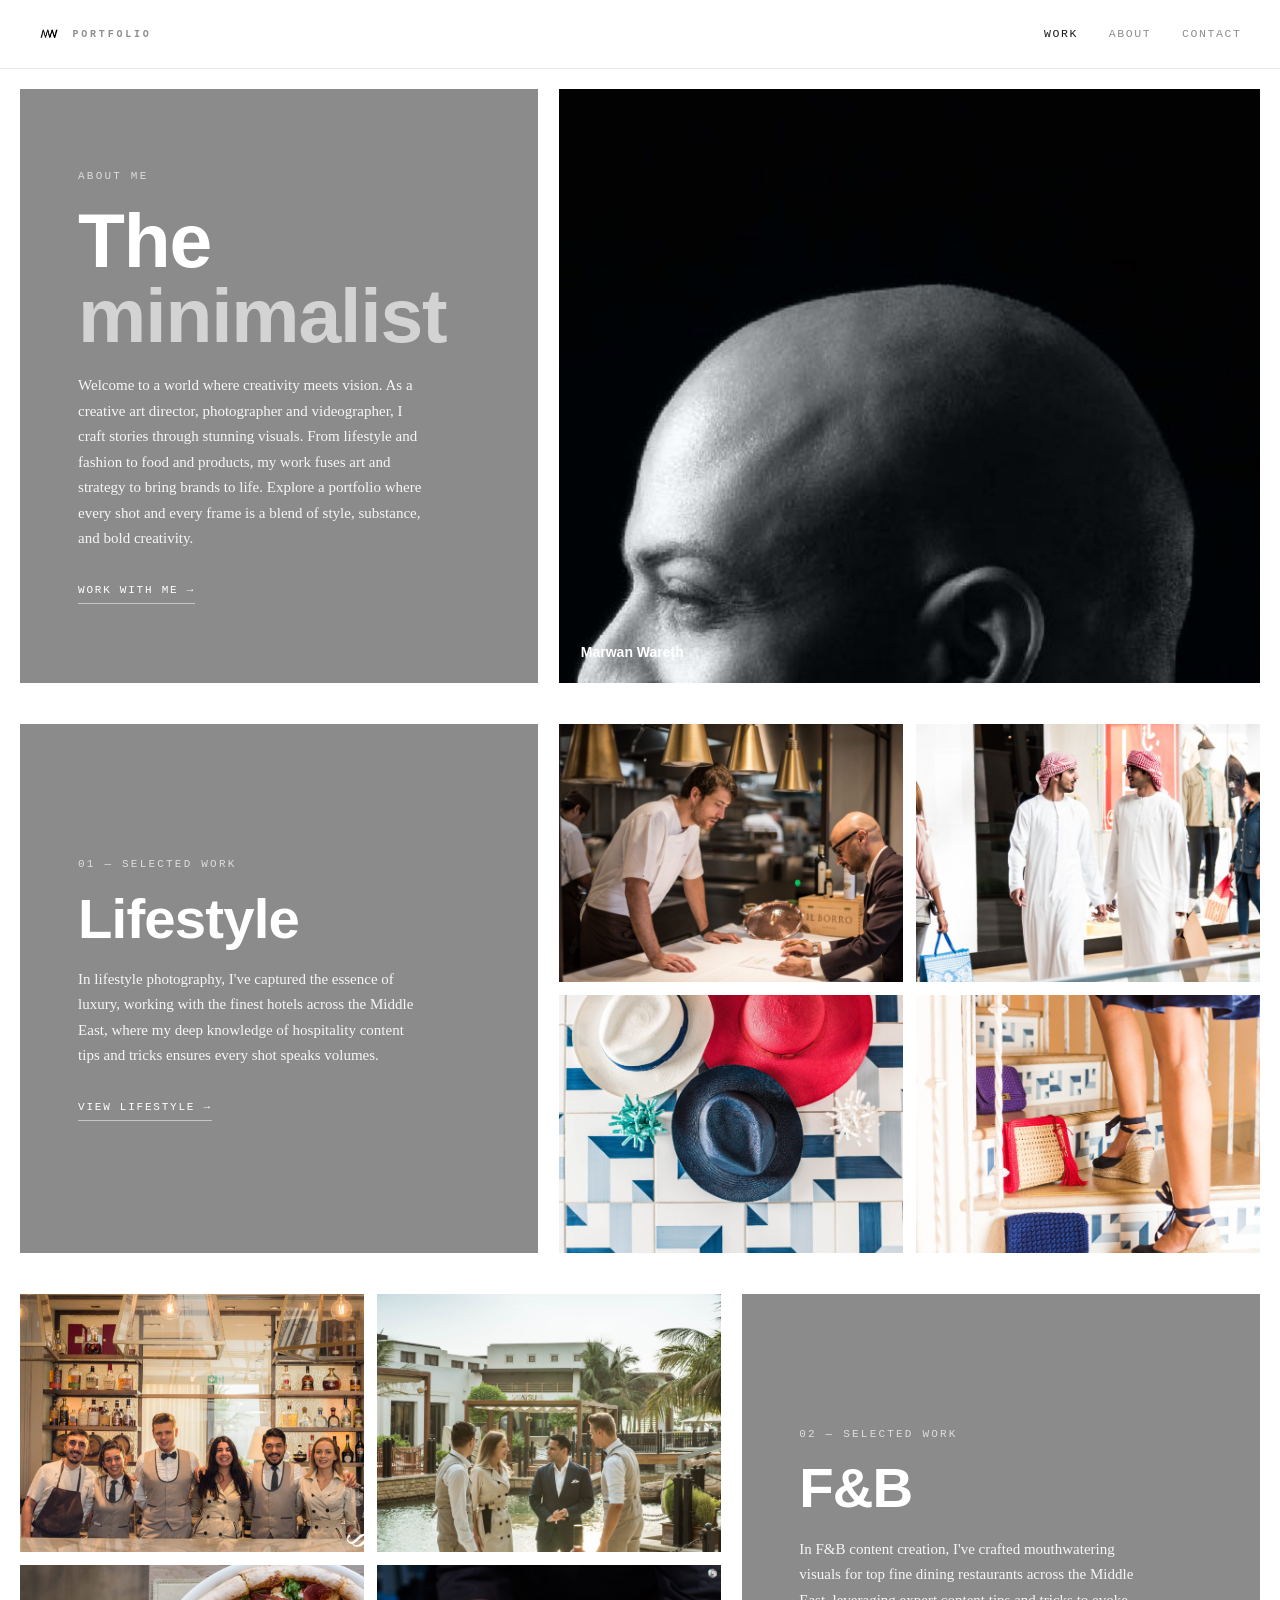
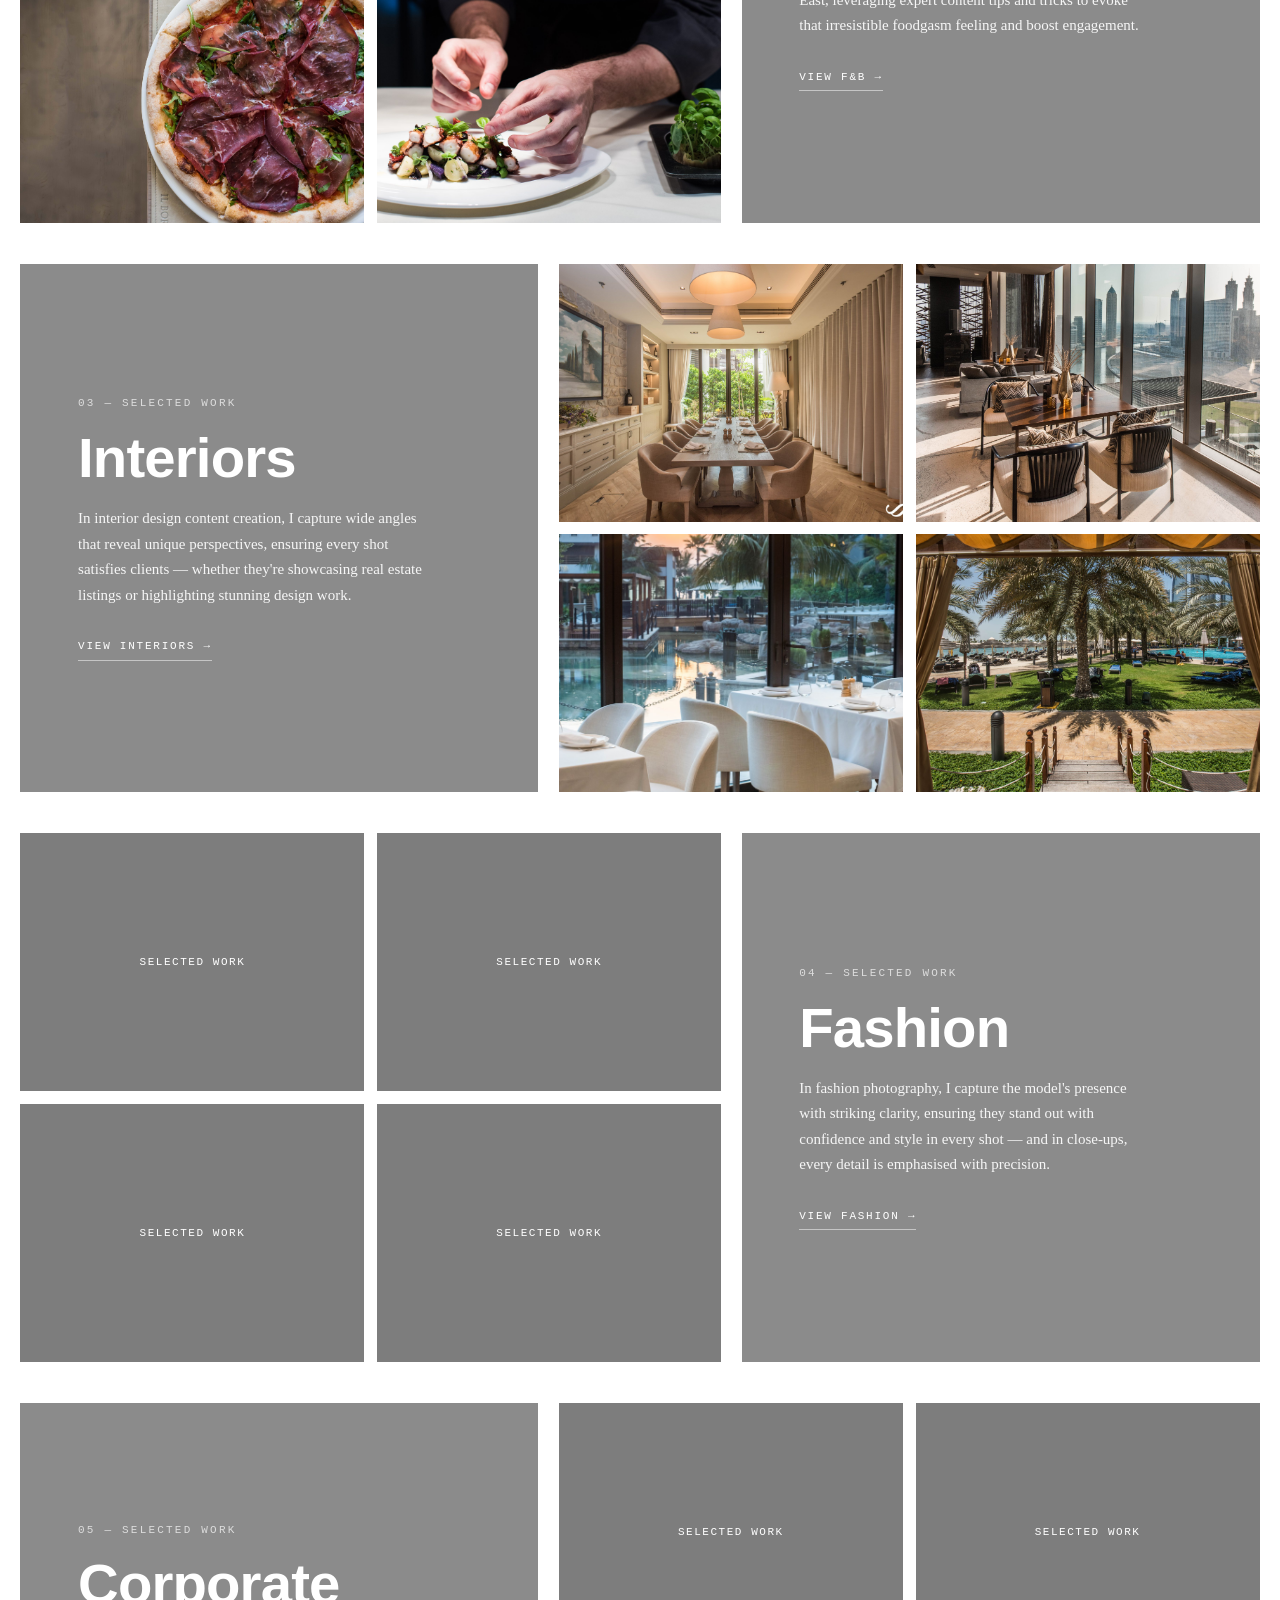
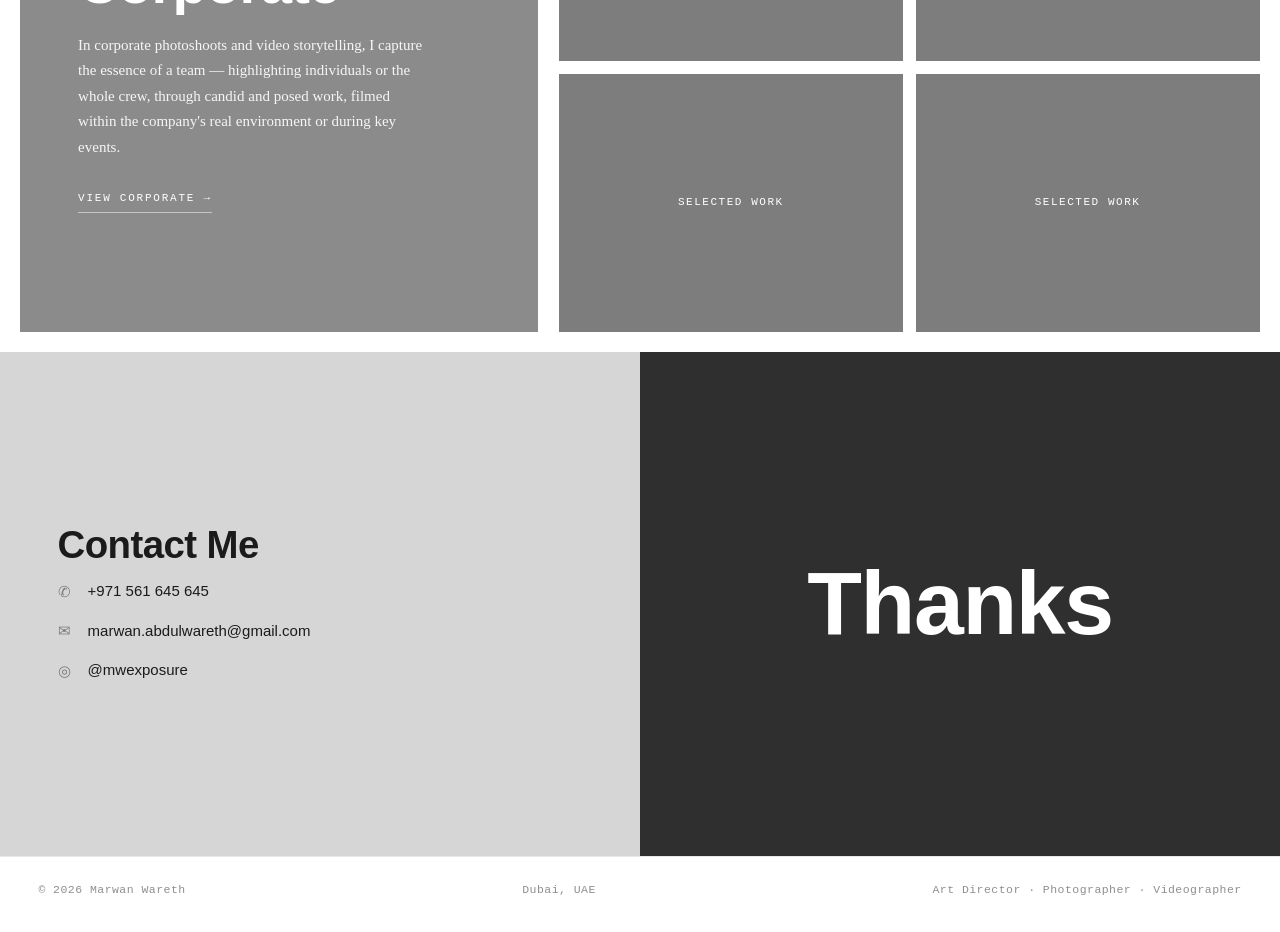
==== commit 72a59014: "Rebuild as "The Minimalist" — grey/white split-panel (matches real PDF) Full redesign to Marwan's ac" ====
--- a/index.html
+++ b/index.html
@@ -1,163 +1,64 @@
 <!DOCTYPE html>
-<html lang="en">
-<head>
-<meta charset="UTF-8" />
-<meta name="viewport" content="width=device-width, initial-scale=1.0" />
-<meta name="theme-color" content="#FBFBF9" />
-<title>Food, Real Estate & Lifestyle Photographer · Creative Director in Dubai — Marwan Wareth</title>
-<meta name="description" content="Marwan Wareth is a Dubai-based creative director & photographer for food, real estate, hospitality, landscapes and lifestyle. Photography, film & art direction." />
-<meta name="keywords" content="food photographer Dubai, real estate photographer Dubai, creative director Dubai, photographer Dubai, videographer Dubai" />
+<html lang="en"><head>
+<meta charset="UTF-8" /><meta name="viewport" content="width=device-width, initial-scale=1.0" />
+<meta name="theme-color" content="#ffffff" />
+<title>Marwan Wareth — Art Director, Photographer &amp; Videographer, Dubai</title>
+<meta name="description" content="Marwan Wareth — Dubai-based art director, photographer and videographer. Lifestyle, F&B, interiors, fashion and corporate visuals for hospitality and brands across the Middle East." />
+<meta name="keywords" content="photographer Dubai, videographer Dubai, art director Dubai, food photographer Dubai, interior photographer Dubai" />
 <meta name="author" content="Marwan Wareth" />
 <meta name="robots" content="index, follow, max-image-preview:large" />
 <meta name="geo.region" content="AE-DU" /><meta name="geo.placename" content="Dubai" />
 <link rel="canonical" href="https://marwanwareth.com/" />
-<meta property="og:type" content="website" />
-<meta property="og:site_name" content="Marwan Wareth" />
-<meta property="og:title" content="Food, Real Estate & Lifestyle Photographer · Creative Director in Dubai — Marwan Wareth" />
-<meta property="og:description" content="Marwan Wareth is a Dubai-based creative director & photographer for food, real estate, hospitality, landscapes and lifestyle. Photography, film & art direction." />
-<meta property="og:image" content="https://marwanwareth.com/img/og.jpg" />
-<meta name="twitter:card" content="summary_large_image" />
-<link rel="preconnect" href="https://fonts.googleapis.com" /><link rel="preconnect" href="https://fonts.gstatic.com" crossorigin />
-<link href="https://fonts.googleapis.com/css2?family=Instrument+Serif:ital@0;1&display=swap" rel="stylesheet" />
+<meta property="og:type" content="website" /><meta property="og:site_name" content="Marwan Wareth" />
+<meta property="og:title" content="Marwan Wareth — Art Director, Photographer &amp; Videographer, Dubai" /><meta property="og:description" content="Marwan Wareth — Dubai-based art director, photographer and videographer. Lifestyle, F&B, interiors, fashion and corporate visuals for hospitality and brands across the Middle East." />
+<meta property="og:image" content="https://marwanwareth.com/img/og.jpg" /><meta name="twitter:card" content="summary_large_image" />
 <link rel="stylesheet" href="assets/style.css" />
-<link rel="icon" href="data:image/svg+xml,%3Csvg xmlns='http://www.w3.org/2000/svg' viewBox='0 0 100 100'%3E%3Crect width='100' height='100' fill='%23111'/%3E%3Ctext x='50' y='70' font-family='Helvetica,Arial' font-size='54' font-weight='700' fill='%23fff' text-anchor='middle'%3EM%3C/text%3E%3C/svg%3E" />
-</head>
-<body>
-<script>document.documentElement.classList.add('js');</script>
-<div class="cursor" id="cursor" aria-hidden="true"></div>
-<div class="site" data-skin="mono" id="site">
-  <header id="hdr">
-    <div class="full nav">
-      <a class="brand" href="index.html" data-h aria-label="Marwan Wareth — home">
-        <img class="mwmark" id="mwLogo" src="img/logo-dark.png" alt="Marwan Wareth" />
-        <span>Marwan Wareth <em>— Dubai</em></span>
-      </a>
-      <nav class="links">
-        <a href="index.html" data-h>Home</a>
-        <a href="gallery.html" data-h>Gallery</a>
-        <a href="index.html#studio" data-h>Studio</a>
-        <a href="index.html#contact" data-h>Contact</a>
-      </nav>
+<link rel="icon" href="data:image/svg+xml,%3Csvg xmlns='http://www.w3.org/2000/svg' viewBox='0 0 100 100'%3E%3Crect width='100' height='100' fill='%23fff'/%3E%3Ctext x='50' y='70' font-family='Helvetica,Arial' font-size='52' font-weight='700' fill='%231b1b1b' text-anchor='middle'%3EM%3C/text%3E%3C/svg%3E" />
+</head><body>
+<div class="site" id="site">
+  <header id="hdr"><div class="nav">
+    <a class="brand" href="index.html"><img src="img/logo-dark.png" alt="Marwan Wareth" /><span class="pf">Portfolio</span></a>
+    <nav class="links"><a href="index.html" class="act">Work</a><a href="index.html#about">About</a><a href="index.html#contact">Contact</a></nav>
+  </div></header><span id="about"></span>
+  <section class="section hero reveal">
+    <div class="panel">
+      <div class="pside">
+        <div class="plbl">About Me</div>
+        <h1>The<span>minimalist</span></h1>
+        <p>Welcome to a world where creativity meets vision. As a creative art director, photographer and videographer, I craft stories through stunning visuals. From lifestyle and fashion to food and products, my work fuses art and strategy to bring brands to life. Explore a portfolio where every shot and every frame is a blend of style, substance, and bold creativity.</p>
+        <a href="#contact" class="more">Work with me →</a>
+      </div>
+      <div class="portrait" style="background-image:url(img/portrait.jpg)"><div class="nm">Marwan Wareth</div></div>
     </div>
-  </header>
-  <section class="hero full">
-    <div class="ein reveal"><span class="dot"></span>Creative Director &amp; Visual Artist — Dubai, UAE · Open for commissions 2026</div>
-    <div class="grid">
-      <h1 class="reveal">Marwan<span class="l2">Wareth</span></h1>
-      <div class="aside reveal">
-        <p class="tagline">A visual practice built around cinematic hospitality — food, restaurants, hotels, interiors &amp; landscapes.</p>
-        <div class="btns">
-          <a class="btn btn-1" href="#reel" data-h>▶ &nbsp;Play showreel</a>
-          <a class="btn btn-2" href="gallery.html" data-h>Full gallery</a>
-        </div>
-      </div>
+  </section><span id="work"></span>
+  <section class="section reveal" id="work">
+    <div class="panel"><div class="pside"><div class="plbl">01 — Selected work</div><h2>Lifestyle</h2><p>In lifestyle photography, I've captured the essence of luxury, working with the finest hotels across the Middle East, where my deep knowledge of hospitality content tips and tricks ensures every shot speaks volumes.</p><a href="lifestyle.html" class="more">View Lifestyle →</a></div><a class="pimgs g4 imlink" href="lifestyle.html"><div class="im" style="background-image:url(img/lifestyle-00.jpg)"></div><div class="im" style="background-image:url(img/lifestyle-01.jpg)"></div><div class="im" style="background-image:url(img/lifestyle-02.jpg)"></div><div class="im" style="background-image:url(img/lifestyle-03.jpg)"></div></a></div>
+  </section>
+  <section class="section reveal" id="work">
+    <div class="panel rev"><div class="pside"><div class="plbl">02 — Selected work</div><h2>F&amp;B</h2><p>In F&amp;B content creation, I've crafted mouthwatering visuals for top fine dining restaurants across the Middle East, leveraging expert content tips and tricks to evoke that irresistible foodgasm feeling and boost engagement.</p><a href="food.html" class="more">View F&B →</a></div><a class="pimgs g4 imlink" href="food.html"><div class="im" style="background-image:url(img/food-00.jpg)"></div><div class="im" style="background-image:url(img/food-01.jpg)"></div><div class="im" style="background-image:url(img/food-02.jpg)"></div><div class="im" style="background-image:url(img/food-03.jpg)"></div></a></div>
+  </section>
+  <section class="section reveal" id="work">
+    <div class="panel"><div class="pside"><div class="plbl">03 — Selected work</div><h2>Interiors</h2><p>In interior design content creation, I capture wide angles that reveal unique perspectives, ensuring every shot satisfies clients — whether they're showcasing real estate listings or highlighting stunning design work.</p><a href="interiors.html" class="more">View Interiors →</a></div><a class="pimgs g4 imlink" href="interiors.html"><div class="im" style="background-image:url(img/photo-01.jpg)"></div><div class="im" style="background-image:url(img/photo-02.jpg)"></div><div class="im" style="background-image:url(img/photo-03.jpg)"></div><div class="im" style="background-image:url(img/photo-04.jpg)"></div></a></div>
+  </section>
+  <section class="section reveal" id="work">
+    <div class="panel rev"><div class="pside"><div class="plbl">04 — Selected work</div><h2>Fashion</h2><p>In fashion photography, I capture the model's presence with striking clarity, ensuring they stand out with confidence and style in every shot — and in close-ups, every detail is emphasised with precision.</p><a href="fashion.html" class="more">View Fashion →</a></div><a class="pimgs g4 imlink" href="fashion.html"><div class="im ph">Selected work</div><div class="im ph">Selected work</div><div class="im ph">Selected work</div><div class="im ph">Selected work</div></a></div>
+  </section>
+  <section class="section reveal" id="work">
+    <div class="panel"><div class="pside"><div class="plbl">05 — Selected work</div><h2>Corporate</h2><p>In corporate photoshoots and video storytelling, I capture the essence of a team — highlighting individuals or the whole crew, through candid and posed work, filmed within the company's real environment or during key events.</p><a href="corporate.html" class="more">View Corporate →</a></div><a class="pimgs g4 imlink" href="corporate.html"><div class="im ph">Selected work</div><div class="im ph">Selected work</div><div class="im ph">Selected work</div><div class="im ph">Selected work</div></a></div>
+  </section>
+  <section id="contact" class="contactblk reveal">
+    <div class="cm">
+      <h2>Contact Me</h2>
+      <div class="row"><span class="ic">✆</span><a href="tel:+971561645645">+971 561 645 645</a></div>
+      <div class="row"><span class="ic">✉</span><a href="mailto:marwan.abdulwareth@gmail.com">marwan.abdulwareth@gmail.com</a></div>
+      <div class="row"><span class="ic">◎</span><a href="https://instagram.com/mwexposure" target="_blank" rel="noopener">@mwexposure</a></div>
     </div>
-    <div class="scrollcue reveal"><span class="ln"></span>SCROLL TO SEE THE WORK</div>
+    <div class="th"><h2>Thanks</h2></div>
   </section>
-
-  <section id="reel" class="full" style="padding-top:clamp(50px,7vh,90px)">
-    <div class="head reveal"><div><div class="lbl"><b>01</b> Showreel</div><h2>The reel</h2></div>
-      <p style="color:var(--mut);max-width:340px;margin:0">A minute of the work — photography, film, and the moments in between.</p></div>
-    <div class="reel reveal">
-      <div class="meta l">SHOWREEL / 02</div><div class="meta r">02:14</div>
-      <div class="playpill">▶ &nbsp;Play showreel — 2026</div>
-    </div>
-  </section>
-
-  <section id="work" class="band full">
-    <div class="head reveal"><div><div class="lbl"><b>02</b> Selected work</div><h2>Recent frames</h2></div>
-      <a class="btn btn-2" href="gallery.html" data-h>See the full gallery →</a></div>
-    <div class="fgrid reveal">
-      <a class="ftile reveal" href="gallery.html" data-h>
-        <div class="fimg" style="background-image:url(img/photo-02.jpg)"></div>
-        <div class="fcap"><span class="t">Renaissance Downtown</span><span class="m">Interiors / 01</span></div>
-      </a>
-      <a class="ftile reveal" href="gallery.html" data-h>
-        <div class="fimg" style="background-image:url(img/food-04.jpg)"></div>
-        <div class="fcap"><span class="t">Fire &amp; Smoke</span><span class="m">Food / 02</span></div>
-      </a>
-      <a class="ftile reveal" href="gallery.html" data-h>
-        <div class="fimg" style="background-image:url(img/landscape-05.jpg)"></div>
-        <div class="fcap"><span class="t">Downtown Towers</span><span class="m">Landscapes / 03</span></div>
-      </a>
-      <a class="ftile reveal" href="gallery.html" data-h>
-        <div class="fimg" style="background-image:url(img/photo-01.jpg)"></div>
-        <div class="fcap"><span class="t">Il Borro</span><span class="m">Interiors / 04</span></div>
-      </a>
-      <a class="ftile reveal" href="gallery.html" data-h>
-        <div class="fimg" style="background-image:url(img/food-02.jpg)"></div>
-        <div class="fcap"><span class="t">Signature Pizza</span><span class="m">Food / 05</span></div>
-      </a>
-      <a class="ftile reveal" href="gallery.html" data-h>
-        <div class="fimg" style="background-image:url(img/landscape-06.jpg)"></div>
-        <div class="fcap"><span class="t">Poolside</span><span class="m">Landscapes / 06</span></div>
-      </a>
-    </div>
-  </section>
-
-  <section class="statement full">
-    <div class="lbl reveal">Approach</div>
-    <h2 class="reveal">Photography and film for people who <em>care how the room feels.</em></h2>
-  </section>
-
-  <section id="gallery" class="band full">
-    <div class="head reveal"><div><div class="lbl"><b>03</b> Portfolio</div><h2>Browse by category</h2></div>
-      <a class="btn btn-2" href="gallery.html" data-h>Open full gallery →</a></div>
-    <div class="ecatgrid">
-      <a class="ecat reveal" href="real-estate.html" data-h><div class="eimg" style="background-image:url(img/photo-02.jpg)"></div><div class="ename"><span class="n">Real Estate & Interiors</span><span class="num">/ 25</span></div><div class="edesc">Hotels, restaurants &amp; interiors across Dubai.</div></a>
-      <a class="ecat reveal" href="food.html" data-h><div class="eimg" style="background-image:url(img/food-04.jpg)"></div><div class="ename"><span class="n">Food</span><span class="num">/ 08</span></div><div class="edesc">Restaurants, plated dishes &amp; menus.</div></a>
-      <a class="ecat reveal" href="landscapes.html" data-h><div class="eimg" style="background-image:url(img/landscape-05.jpg)"></div><div class="ename"><span class="n">Landscapes</span><span class="num">/ 08</span></div><div class="edesc">Resorts, skylines &amp; exteriors.</div></a>
-      <a class="ecat reveal" href="lifestyle.html" data-h><div class="eimg" style="background-image:url(img/lifestyle-00.jpg)"></div><div class="ename"><span class="n">Lifestyle</span><span class="num">/ 04</span></div><div class="edesc">People, brands &amp; moments.</div></a>
-      <a class="ecat reveal" href="videos.html" data-h><div class="eimg" style="background-image:url(img/food-02.jpg)"></div><div class="ename"><span class="n">Videos</span><span class="num">/ FILM</span></div><div class="edesc">Showreel &amp; brand films.</div></a>
-    </div>
-  </section>
-
-  <section id="studio" class="studio band full">
-    <div class="lbl reveal"><b>04</b> Studio</div>
-    <p class="big reveal" style="margin-top:22px">A creative director and visual artist based in Dubai — making work that <em>looks like something</em> and means it.</p>
-    <div class="cols">
-      <div class="reveal"><p>I work across photography, film and art direction — for brands, founders and hospitality across Dubai. I shoot it, direct it, and cut it, so the idea survives from the first sketch to the final grade.</p>
-      <p>No handoffs. One eye on the whole thing, start to finish.</p></div>
-      <div class="caps reveal">
-        <div class="cap-row"><span>Creative direction</span><span class="mono">01</span></div>
-        <div class="cap-row"><span>Photography</span><span class="mono">02</span></div>
-        <div class="cap-row"><span>Film &amp; editing</span><span class="mono">03</span></div>
-        <div class="cap-row"><span>Art direction</span><span class="mono">04</span></div>
-        <div class="cap-row"><span>Colour &amp; grade</span><span class="mono">05</span></div>
-        <div class="cap-row"><span>Brand &amp; campaigns</span><span class="mono">06</span></div>
-      </div>
-    </div>
-  </section>
-
-  <section id="shoot" class="band full">
-    <div class="head reveal"><div><div class="lbl"><b>05</b> What I shoot</div><h2>Subjects</h2></div></div>
-    <div class="shootgrid reveal">
-      <a class="scat" href="food.html" data-h><h3>Food</h3><span class="n">01</span></a>
-      <a class="scat" href="real-estate.html" data-h><h3>Real Estate</h3><span class="n">02</span></a>
-      <a class="scat" href="landscapes.html" data-h><h3>Landscapes</h3><span class="n">03</span></a>
-      <a class="scat" href="lifestyle.html" data-h><h3>Lifestyle</h3><span class="n">04</span></a>
-      <a class="scat" href="food.html" data-h><h3>Restaurants</h3><span class="n">05</span></a>
-      <a class="scat" href="real-estate.html" data-h><h3>Interiors</h3><span class="n">06</span></a>
-      <div class="scat"><h3>Portraits</h3><span class="n">07</span></div>
-      <div class="scat"><h3>Events</h3><span class="n">08</span></div>
-    </div>
-  </section>
-
-  <section id="contact" class="contact band full">
-    <div class="lbl reveal"><b>06</b> Contact</div>
-    <h2 class="reveal">Let's make it<br><span class="ser">worth watching.</span></h2>
-    <div class="row2 reveal"><a class="mail" href="mailto:marwan.abdulwareth@gmail.com" data-h>marwan.abdulwareth@gmail.com</a>
-      <div class="socials"><a href="https://instagram.com/" target="_blank" rel="noopener" data-h>Instagram ↗</a><a href="#" data-wa data-h>WhatsApp ↗</a><a href="#" data-h>LinkedIn ↗</a></div></div>
-  </section>
-  <footer class="full">
-    <div class="frow">
-      <span>© 2026 Marwan Wareth</span>
-      <span>Dubai, UAE</span>
-      <span>Creative Director · Visual Artist</span>
-    </div>
-  </footer>
-</div>
-<div class="lb" id="lb"><span class="x">✕ CLOSE (ESC)</span><img alt="" /></div>
-<a class="wa" id="waBtn" target="_blank" rel="noopener" data-h aria-label="Chat on WhatsApp" style="display:none"></a>
-<script src="assets/app.js"></script>
+  <footer><div class="wrap frow">
+    <span>© 2026 Marwan Wareth</span><span>Dubai, UAE</span><span>Art Director · Photographer · Videographer</span>
+  </div></footer>
+  </div>
+  <div class="lb" id="lb"><span class="x">✕ CLOSE (ESC)</span><img alt="" /></div>
+  <script src="assets/app.js"></script>
 </body></html>
--- a/assets/style.css
+++ b/assets/style.css
@@ -1,296 +1,91 @@
 
-  /* ============================================================
-     MARWAN WARETH — Creative Director & Visual Artist
-     Noir edition. Palette kept token-based across three skins so
-     the look can be flipped by changing one data-skin attribute.
-     ============================================================ */
-  *{box-sizing:border-box}
-  html{scroll-behavior:smooth}
-  body{margin:0}
-  .site{
-    --sans:"Helvetica Neue","Segoe UI",Roboto,Arial,system-ui,sans-serif;
-    --mono:ui-monospace,"SF Mono",SFMono-Regular,Menlo,Consolas,monospace;
-    --pad:clamp(20px,5vw,96px);
-    min-height:100vh;background:var(--bg);color:var(--ink);
-    font-family:var(--sans);line-height:1.5;-webkit-font-smoothing:antialiased;overflow-x:hidden;
-  }
-  .site a{color:inherit;text-decoration:none}
-  .site img{max-width:100%;display:block}
-  .full{padding-left:var(--pad);padding-right:var(--pad);max-width:2000px;margin:0 auto}
+*{box-sizing:border-box}
+html{scroll-behavior:smooth}
+body{margin:0}
+.site{
+  --bg:#ffffff;--grey:#8b8b8b;--grey2:#7d7d7d;--char:#2f2f2f;--soft:#d6d6d6;
+  --ink:#1b1b1b;--on:#ffffff;--line:#e8e8e6;--mut:#8f8f8f;
+  --sans:"Helvetica Neue","Segoe UI",Roboto,Arial,sans-serif;
+  --serif:Georgia,"Times New Roman",serif;
+  --mono:ui-monospace,"SF Mono",Menlo,monospace;
+  background:var(--bg);color:var(--ink);font-family:var(--sans);line-height:1.5;-webkit-font-smoothing:antialiased;overflow-x:hidden;
+}
+.site a{color:inherit;text-decoration:none}
+.site img{max-width:100%;display:block}
+.wrap{max-width:1440px;margin:0 auto;padding:0 clamp(16px,3vw,40px)}
+h1,h2,h3{margin:0;font-weight:600;letter-spacing:-.015em;line-height:1.02}
+.reveal{opacity:0;transform:translateY(20px);transition:opacity .7s cubic-bezier(.2,.7,.2,1),transform .7s cubic-bezier(.2,.7,.2,1)}
+.reveal.in{opacity:1;transform:none}
+@media(prefers-reduced-motion:reduce){.reveal{opacity:1;transform:none;transition:none}}
 
-  /* skins (noir active; others kept for easy switching) */
-  .site[data-skin="noir"]{--bg:#0B0B0C;--panel:#141416;--panel-2:#1c1c1f;--ink:#F1EDE4;--mut:#847F77;--line:#232326;--acc:#CBA75E;--on-acc:#0B0B0C;color-scheme:dark}
-  .site[data-skin="mono"]{--bg:#FCFCFA;--panel:#F1F0EA;--panel-2:#E7E5DD;--ink:#0D0D0B;--mut:#8B877D;--line:#E4E2DA;--acc:#0D0D0B;--on-acc:#FCFCFA;color-scheme:light}
-  .site[data-skin="signal"]{--bg:#FBFBF9;--panel:#F1F0EA;--panel-2:#E7E5DD;--ink:#111110;--mut:#8A867D;--line:#E4E2DA;--acc:#FF2E63;--on-acc:#fff;color-scheme:light}
+/* header */
+.site header{position:sticky;top:0;z-index:50;background:rgba(255,255,255,.9);backdrop-filter:blur(10px);border-bottom:1px solid var(--line)}
+.nav{display:flex;align-items:center;justify-content:space-between;height:68px;max-width:1440px;margin:0 auto;padding:0 clamp(16px,3vw,40px)}
+.brand{display:flex;align-items:center;gap:12px;font-weight:600;letter-spacing:-.01em}
+.brand img{height:22px;width:auto}
+.brand .pf{font-family:var(--mono);font-size:10px;letter-spacing:.28em;color:var(--mut);text-transform:uppercase}
+.nav .links{display:flex;gap:clamp(18px,2.4vw,34px);font-family:var(--mono);font-size:11.5px;letter-spacing:.14em;text-transform:uppercase}
+.nav .links a{color:var(--mut);transition:color .2s}
+.nav .links a:hover,.nav .links a.act{color:var(--ink)}
+@media(max-width:640px){.nav .links a:not(.act){display:none}}
 
-  .site h1,.site h2,.site h3{margin:0;font-weight:600;letter-spacing:-.045em;line-height:.92;text-wrap:balance}
-  .site ::selection{background:var(--acc);color:var(--on-acc)}
-  .lbl{font-family:var(--mono);font-size:12px;letter-spacing:.02em;color:var(--mut);display:inline-flex;gap:9px;align-items:center}
-  .lbl b{color:var(--ink);font-weight:600}
+/* the split panel */
+.section{padding:clamp(12px,1.6vw,26px)}
+.panel{display:grid;grid-template-columns:.85fr 1.15fr;gap:clamp(12px,1.6vw,24px);align-items:stretch}
+.hero .panel{min-height:clamp(420px,66vh,640px)}
+.panel.rev{grid-template-columns:1.15fr .85fr}
+.panel.rev .pside{order:2}
+@media(max-width:860px){.panel,.panel.rev{grid-template-columns:1fr}.panel.rev .pside{order:0}}
+.pside{background:var(--grey);color:var(--on);padding:clamp(30px,4.5vw,74px);display:flex;flex-direction:column;justify-content:center}
+.pside .plbl{font-family:var(--mono);font-size:11px;letter-spacing:.2em;text-transform:uppercase;color:rgba(255,255,255,.7);margin-bottom:18px}
+.pside h2{font-size:clamp(30px,4.4vw,60px);font-weight:600;line-height:1.0}
+.pside p{font-family:var(--serif);font-size:15px;line-height:1.7;max-width:46ch;margin:20px 0 0;color:rgba(255,255,255,.92)}
+.pside .more{margin-top:30px;font-family:var(--mono);font-size:11px;letter-spacing:.16em;text-transform:uppercase;color:#fff;display:inline-flex;gap:9px;align-items:center;width:max-content;border-bottom:1px solid rgba(255,255,255,.5);padding-bottom:5px;transition:gap .2s}
+a:hover>.more,.more:hover{gap:15px}
+.pimgs{display:grid;gap:clamp(8px,1vw,14px);align-content:stretch}
+.pimgs.g1{grid-template-columns:1fr}
+.pimgs.g2{grid-template-columns:1fr 1fr}
+.pimgs.g4{grid-template-columns:1fr 1fr;grid-template-rows:1fr 1fr}
+.pimgs.g3b{grid-template-columns:1fr 1fr}
+.im{aspect-ratio:4/3;background-size:cover;background-position:center;background-color:var(--soft);transition:filter .4s}
+.pimgs.g1 .im{aspect-ratio:16/11;height:100%}
+.im.tall{grid-row:span 2}
+a.imlink:hover .im{filter:brightness(.94)}
+.im.ph{display:grid;place-items:center;color:#fff;font-family:var(--mono);font-size:11px;letter-spacing:.14em;text-transform:uppercase;background:var(--grey2)}
 
-  /* custom cursor */
-  .cursor{position:fixed;top:0;left:0;width:14px;height:14px;border-radius:50%;background:var(--acc);pointer-events:none;z-index:200;transform:translate(-50%,-50%);mix-blend-mode:difference;transition:width .22s,height .22s;will-change:transform}
-  .cursor.big{width:78px;height:78px;background:#fff}
-  @media(hover:none),(pointer:coarse){.cursor{display:none}}
+/* hero */
+.hero .pside h1{font-size:clamp(40px,6vw,84px);font-weight:600;line-height:.98}
+.hero .pside h1 span{display:block;color:rgba(255,255,255,.62)}
+.hero .portrait{background:#000;background-size:cover;background-position:center top;position:relative}
+.hero .portrait .nm{position:absolute;left:22px;bottom:20px;color:#fff;font-weight:600;font-size:14px}
 
-  /* header */
-  .site header{position:fixed;top:0;left:0;right:0;z-index:60;transition:background .3s}
-  .site header.solid{background:color-mix(in srgb,var(--bg) 88%,transparent);backdrop-filter:saturate(150%) blur(12px);border-bottom:1px solid var(--line)}
-  .nav{display:flex;align-items:center;justify-content:space-between;height:82px}
-  .brand{font-weight:600;font-size:16px;letter-spacing:-.02em;display:flex;align-items:center}
-  .brand em{color:var(--mut);font-style:normal}
-  .mwmark{height:22px;width:auto;margin-right:11px;display:block}
-  .nav .links{display:flex;gap:34px;align-items:center;font-family:var(--mono);font-size:13px}
-  .nav .links a{color:var(--mut);transition:color .2s}
-  .nav .links a:hover,.nav .links a.act{color:var(--ink)}
-  @media(max-width:680px){.nav .links a:not(.act){display:none}}
+/* category page masonry */
+.phead{padding:clamp(30px,5vw,64px) 0 26px}
+.phead .plbl{font-family:var(--mono);font-size:11px;letter-spacing:.2em;text-transform:uppercase;color:var(--mut);margin-bottom:14px}
+.phead h1{font-size:clamp(40px,8vw,110px);letter-spacing:-.04em;line-height:.92}
+.phead p{font-family:var(--serif);font-size:16px;line-height:1.7;max-width:56ch;color:#4a4a4a;margin:22px 0 0}
+.masonry{columns:3 300px;column-gap:14px}
+@media(max-width:640px){.masonry{columns:2 150px}}
+.mitem{break-inside:avoid;margin:0 0 14px;overflow:hidden;background:var(--soft);cursor:zoom-in}
+.mitem img{width:100%;display:block;transition:transform .5s}
+.mitem:hover img{transform:scale(1.04)}
+.emptynote{background:var(--grey);color:#fff;padding:clamp(40px,6vw,90px);text-align:center;font-family:var(--serif);font-size:18px}
 
-  /* hero */
-  .hero{min-height:100vh;display:flex;flex-direction:column;justify-content:flex-end;padding-top:120px;padding-bottom:34px;position:relative}
-  .hero .grid{display:grid;grid-template-columns:1.5fr 1fr;gap:clamp(24px,4vw,64px);align-items:end}
-  .hero .ein{font-family:var(--mono);font-size:13px;color:var(--mut);display:flex;gap:10px;align-items:center;margin-bottom:clamp(24px,5vh,60px)}
-  .hero .ein .dot{width:7px;height:7px;border-radius:50%;background:#46c07f;box-shadow:0 0 0 4px color-mix(in srgb,#46c07f 20%,transparent)}
-  .hero h1{font-size:clamp(56px,13.5vw,232px);letter-spacing:-.055em;line-height:.82}
-  .hero h1 .l2{color:var(--mut);display:block}
-  .site[data-skin="signal"] .hero h1 .l2{color:var(--acc)}
-  .hero .role{margin-top:clamp(18px,3vh,34px);font-size:clamp(18px,2.2vw,30px);font-weight:500;letter-spacing:-.03em;color:var(--ink);display:flex;gap:12px;align-items:baseline;flex-wrap:wrap}
-  .hero .role .rot{display:inline-grid}
-  .hero .role .rot span{grid-area:1/1;color:var(--acc);opacity:0;transform:translateY(12px);transition:opacity .5s,transform .5s}
-  .hero .role .rot span.on{opacity:1;transform:none}
-  .hero .aside{padding-bottom:8px}
-  .hero .aside p{color:var(--ink);opacity:.82;font-size:16px;max-width:360px;margin:0 0 22px}
-  .btns{display:flex;gap:12px;flex-wrap:wrap}
-  .btn{display:inline-flex;align-items:center;gap:9px;white-space:nowrap;font-weight:500;font-size:15px;padding:15px 26px;border-radius:100px;cursor:pointer;border:1px solid var(--line);transition:transform .16s,background .2s,color .2s,border-color .2s;font-family:var(--sans)}
-  .btn:hover{transform:translateY(-2px)}
-  .btn-1{background:var(--acc);color:var(--on-acc);border-color:var(--acc)}
-  .btn-2:hover{border-color:var(--acc);color:var(--acc)}
-  .scrollcue{margin-top:clamp(30px,6vh,64px);font-family:var(--mono);font-size:12px;color:var(--mut);display:flex;align-items:center;gap:10px}
-  .scrollcue .ln{width:46px;height:1px;background:var(--mut);position:relative;overflow:hidden}
-  .scrollcue .ln::after{content:"";position:absolute;inset:0;background:var(--acc);transform:translateX(-100%);animation:sweep 2.4s infinite}
-  @keyframes sweep{50%,100%{transform:translateX(100%)}}
-  @media(max-width:860px){.hero .grid{grid-template-columns:1fr}.hero{justify-content:center}}
+/* contact + thanks */
+.contactblk{display:grid;grid-template-columns:1fr 1fr;min-height:clamp(360px,56vh,560px)}
+@media(max-width:760px){.contactblk{grid-template-columns:1fr}}
+.contactblk .cm{background:var(--soft);color:var(--ink);padding:clamp(30px,4.5vw,72px);display:flex;flex-direction:column;justify-content:center}
+.contactblk .cm h2{font-size:clamp(26px,3vw,40px)}
+.contactblk .cm .row{display:flex;align-items:center;gap:12px;margin-top:16px;font-size:15px}
+.contactblk .cm .row .ic{width:18px;color:var(--grey2)}
+.contactblk .cm a{border-bottom:1px solid transparent}.contactblk .cm a:hover{border-color:var(--ink)}
+.contactblk .th{background:var(--char);color:#fff;display:grid;place-items:center}
+.contactblk .th h2{font-size:clamp(44px,7vw,96px);font-weight:600}
 
-  /* marquee */
-  .marq{border-top:1px solid var(--line);border-bottom:1px solid var(--line);overflow:hidden;padding:20px 0;background:var(--panel)}
-  .marq .track{display:flex;white-space:nowrap;width:max-content;animation:scroll 24s linear infinite}
-  .marq b{font-size:clamp(22px,3vw,40px);font-weight:600;letter-spacing:-.03em;padding:0 26px;color:var(--ink)}
-  .marq b .s{color:var(--acc)}
-  @keyframes scroll{to{transform:translateX(-50%)}}
+footer{border-top:1px solid var(--line);padding:24px 0 34px}
+.frow{display:flex;justify-content:space-between;gap:16px;flex-wrap:wrap;color:var(--mut);font-family:var(--mono);font-size:11.5px;letter-spacing:.04em}
 
-  /* sections */
-  .site section{padding:clamp(56px,8vh,110px) 0}
-  .band{border-top:1px solid var(--line)}
-  .head{display:flex;justify-content:space-between;align-items:flex-end;gap:20px;flex-wrap:wrap;margin-bottom:clamp(28px,5vh,52px)}
-  .head h2{font-size:clamp(32px,6vw,84px);letter-spacing:-.05em;margin-top:14px}
-
-  /* reel */
-  .reel{aspect-ratio:16/9;border-radius:3px;overflow:hidden;position:relative;border:1px solid var(--line);background:linear-gradient(160deg,#0a0a0b,#161618)}
-  .reel iframe{position:absolute;inset:0;width:100%;height:100%;border:0}
-  .reel .play{position:absolute;inset:0;margin:auto;width:92px;height:92px;border-radius:50%;background:var(--acc);color:var(--on-acc);display:grid;place-items:center;box-shadow:0 16px 50px color-mix(in srgb,var(--acc) 45%,transparent);transition:transform .2s;cursor:pointer}
-  .reel:hover .play{transform:scale(1.07)}
-  .reel .play svg{margin-left:5px}
-  .reel .meta{position:absolute;top:18px;font-family:var(--mono);font-size:12px;letter-spacing:.06em;color:#e9e5db;opacity:.8}
-  .reel .meta.l{left:20px}.reel .meta.r{right:20px}
-
-  /* work tiles */
-  .tiles{display:grid;grid-template-columns:1fr 1fr;gap:clamp(14px,1.6vw,26px)}
-  .tile{position:relative;overflow:hidden;border-radius:3px;cursor:pointer;border:1px solid var(--line);background:var(--panel-2)}
-  .tile.wide{grid-column:1/-1}
-  .tile .media{aspect-ratio:16/10;display:grid;place-items:center;font-family:var(--mono);font-size:13px;color:rgba(255,255,255,.6);background-size:cover;background-position:center;transition:transform .6s cubic-bezier(.2,.7,.2,1)}
-  .tile.wide .media{aspect-ratio:21/8}
-  .tile:hover .media{transform:scale(1.04)}
-  .tile .top{position:absolute;top:18px;left:20px;right:20px;display:flex;justify-content:space-between;font-family:var(--mono);font-size:11.5px;color:#fff;mix-blend-mode:difference}
-  .tile .cap{position:absolute;left:20px;bottom:18px;right:20px;display:flex;justify-content:space-between;align-items:flex-end;color:#fff}
-  .tile .cap h3{font-size:clamp(22px,2.4vw,38px);letter-spacing:-.03em;text-shadow:0 2px 30px rgba(0,0,0,.5)}
-  .tile .cap .yr{font-family:var(--mono);font-size:12px;opacity:.85}
-  @media(max-width:720px){.tiles{grid-template-columns:1fr}}
-
-  /* gallery masonry */
-  .masonry{columns:3 300px;column-gap:16px}
-  @media(max-width:640px){.masonry{columns:2 160px}}
-  .mitem{break-inside:avoid;margin:0 0 16px;position:relative;overflow:hidden;border-radius:3px;border:1px solid var(--line);background:var(--panel-2);cursor:pointer}
-  .mitem img{width:100%;display:block;transition:transform .6s cubic-bezier(.2,.7,.2,1)}
-  .mitem:hover img{transform:scale(1.04)}
-  .mitem .mtag{position:absolute;top:12px;left:12px;font-family:var(--mono);font-size:10px;letter-spacing:.1em;text-transform:uppercase;color:#fff;mix-blend-mode:difference}
-  .mitem .mcap{position:absolute;left:0;right:0;bottom:0;padding:32px 14px 12px;color:#fff;font-family:var(--mono);font-size:11.5px;letter-spacing:.03em;background:linear-gradient(transparent,rgba(0,0,0,.62));opacity:0;transition:opacity .25s}
-  .mitem:hover .mcap{opacity:1}
-
-  /* index + hover preview */
-  .rows{border-top:1px solid var(--line)}
-  .row{display:grid;grid-template-columns:40px 1fr auto;gap:20px;align-items:center;padding:clamp(20px,2.6vw,34px) 4px;border-bottom:1px solid var(--line);transition:padding-left .3s;position:relative}
-  .row .n{font-family:var(--mono);font-size:12px;color:var(--mut)}
-  .row .t{font-size:clamp(24px,3.6vw,52px);font-weight:600;letter-spacing:-.04em;transition:color .3s}
-  .row .c{font-family:var(--mono);font-size:12.5px;color:var(--mut)}
-  .row:hover{padding-left:22px}.row:hover .t{color:var(--acc)}
-  .preview{position:fixed;top:0;left:0;width:300px;height:210px;border-radius:4px;overflow:hidden;pointer-events:none;z-index:80;opacity:0;transform:translate(-50%,-50%) scale(.9);transition:opacity .25s,transform .25s;box-shadow:0 30px 80px rgba(0,0,0,.4)}
-  .preview.show{opacity:1;transform:translate(-50%,-50%) scale(1)}
-  .preview .fill{width:100%;height:100%;display:grid;place-items:center;font-family:var(--mono);font-size:12px;color:rgba(255,255,255,.9);background-size:cover;background-position:center}
-  @media(hover:none){.preview{display:none}}
-
-  /* studio */
-  .studio .big{font-size:clamp(28px,4.4vw,64px);font-weight:600;letter-spacing:-.045em;line-height:1.02;max-width:16ch;text-wrap:balance}
-  .studio .big em{color:var(--acc);font-style:normal}
-  .studio .cols{display:grid;grid-template-columns:1.3fr 1fr;gap:clamp(30px,5vw,80px);margin-top:clamp(36px,6vh,72px);align-items:start}
-  .studio p{color:var(--mut);font-size:16px;max-width:46ch;margin:0 0 16px}
-  .caps{border-top:1px solid var(--line)}
-  .caps .cap-row{display:flex;justify-content:space-between;gap:16px;padding:15px 0;border-bottom:1px solid var(--line);font-size:15px}
-  .caps .cap-row .mono{font-family:var(--mono);font-size:12px;color:var(--mut)}
-  @media(max-width:860px){.studio .cols{grid-template-columns:1fr}}
-
-  /* subjects */
-  .shootgrid{display:grid;grid-template-columns:1fr 1fr;gap:clamp(10px,1.4vw,18px)}
-  @media(max-width:640px){.shootgrid{grid-template-columns:1fr}}
-  .scat{border:1px solid var(--line);border-radius:3px;padding:clamp(22px,2.6vw,38px);display:flex;justify-content:space-between;align-items:baseline;gap:16px;transition:background .25s;cursor:default}
-  .scat:hover{background:var(--panel)}
-  .scat h3{font-size:clamp(24px,3vw,46px);letter-spacing:-.035em}
-  .scat:hover h3{color:var(--acc)}
-  .scat .n{font-family:var(--mono);font-size:12px;color:var(--mut)}
-
-  /* contact */
-  .contact h2{font-size:clamp(52px,13vw,220px);letter-spacing:-.055em;line-height:.84}
-  .contact .lbl{margin-bottom:26px}
-  .contact .row2{display:flex;justify-content:space-between;align-items:flex-end;gap:24px;flex-wrap:wrap;margin-top:clamp(30px,5vh,56px);padding-top:26px;border-top:1px solid var(--line)}
-  .contact .mail{font-size:clamp(18px,2.6vw,30px);font-weight:500;letter-spacing:-.03em;color:var(--acc)}
-  .socials{display:flex;gap:24px;flex-wrap:wrap;font-family:var(--mono);font-size:13px}
-  .socials a{color:var(--mut)}.socials a:hover{color:var(--acc)}
-
-  /* floating WhatsApp CTA */
-  .wa{position:fixed;right:22px;bottom:22px;z-index:120;display:none;align-items:center;gap:10px;padding:14px 20px 14px 16px;border-radius:100px;
-    background:#25D366;color:#0a2e17;font-weight:600;font-size:15px;box-shadow:0 14px 40px rgba(37,211,102,.4);transition:transform .18s}
-  .wa.on{display:inline-flex}
-  .wa:hover{transform:translateY(-2px)}
-  .wa svg{width:22px;height:22px}
-  @media(max-width:560px){.wa span{display:none}.wa{padding:16px;border-radius:50%}}
-
-  .site footer{border-top:1px solid var(--line);padding:28px 0 40px}
-  .frow{display:flex;justify-content:space-between;gap:16px;flex-wrap:wrap;color:var(--mut);font-family:var(--mono);font-size:12px}
-
-  .reveal{opacity:0;transform:translateY(24px);transition:opacity .8s cubic-bezier(.2,.7,.2,1),transform .8s cubic-bezier(.2,.7,.2,1)}
-  .reveal.in{opacity:1;transform:none}
-  @media(prefers-reduced-motion:reduce){
-    .reveal{opacity:1;transform:none;transition:none}
-    .hero .role .rot span,.marq .track,.scrollcue .ln::after{animation:none;transition:none}
-    .cursor{display:none}
-  }
-
-  
-  /* ---- editorial serif-italic treatment (matches reference) ---- */
-  .site{--serif:"Instrument Serif","Iowan Old Style","Palatino Linotype",Palatino,Georgia,serif}
-  .ser{font-family:var(--serif);font-style:italic;font-weight:400;letter-spacing:.005em}
-  .hero h1{font-weight:600}
-  .hero h1 .l2{font-family:var(--serif);font-style:italic;font-weight:400;color:var(--ink);letter-spacing:-.01em}
-  .studio .big em{font-family:var(--serif);font-style:italic;font-weight:400;color:var(--ink)}
-  .contact h2 .ser{color:var(--ink)}
-  .hero .tagline{color:var(--ink);opacity:.78;font-size:16.5px;max-width:400px;margin:0 0 24px}
-  /* statement band */
-  .statement{border-top:1px solid var(--line);padding:clamp(64px,11vh,130px) 0}
-  .statement h2{font-size:clamp(30px,5.2vw,66px);letter-spacing:-.04em;line-height:1.04;max-width:19ch;text-wrap:balance}
-  .statement h2 em{font-family:var(--serif);font-style:italic;font-weight:400}
-  .statement .lbl{margin-bottom:20px}
-  /* category card description */
-  .cat .meta .cd{font-family:var(--mono);font-size:11px;opacity:.82;margin-top:7px;max-width:32ch;line-height:1.5}
-
-  
-  /* ---- editorial serif-italic treatment (matches reference) ---- */
-  .site{--serif:"Instrument Serif","Iowan Old Style","Palatino Linotype",Palatino,Georgia,serif}
-  .ser{font-family:var(--serif);font-style:italic;font-weight:400;letter-spacing:.005em}
-  .hero h1{font-weight:600}
-  .hero h1 .l2{font-family:var(--serif);font-style:italic;font-weight:400;color:var(--ink);letter-spacing:-.01em}
-  .studio .big em{font-family:var(--serif);font-style:italic;font-weight:400;color:var(--ink)}
-  .contact h2 .ser{color:var(--ink)}
-  .hero .tagline{color:var(--ink);opacity:.78;font-size:16.5px;max-width:400px;margin:0 0 24px}
-  /* statement band */
-  .statement{border-top:1px solid var(--line);padding:clamp(64px,11vh,130px) 0}
-  .statement h2{font-size:clamp(30px,5.2vw,66px);letter-spacing:-.04em;line-height:1.04;max-width:19ch;text-wrap:balance}
-  .statement h2 em{font-family:var(--serif);font-style:italic;font-weight:400}
-  .statement .lbl{margin-bottom:20px}
-  /* category card description */
-  .cat .meta .cd{font-family:var(--mono);font-size:11px;opacity:.82;margin-top:7px;max-width:32ch;line-height:1.5}
-
-  
-  /* ---- editorial serif-italic treatment (matches reference) ---- */
-  .site{--serif:"Instrument Serif","Iowan Old Style","Palatino Linotype",Palatino,Georgia,serif}
-  .ser{font-family:var(--serif);font-style:italic;font-weight:400;letter-spacing:.005em}
-  .hero h1{font-weight:600}
-  .hero h1 .l2{font-family:var(--serif);font-style:italic;font-weight:400;color:var(--ink);letter-spacing:-.01em}
-  .studio .big em{font-family:var(--serif);font-style:italic;font-weight:400;color:var(--ink)}
-  .contact h2 .ser{color:var(--ink)}
-  .hero .tagline{color:var(--ink);opacity:.78;font-size:16.5px;max-width:400px;margin:0 0 24px}
-  /* statement band */
-  .statement{border-top:1px solid var(--line);padding:clamp(64px,11vh,130px) 0}
-  .statement h2{font-size:clamp(30px,5.2vw,66px);letter-spacing:-.04em;line-height:1.04;max-width:19ch;text-wrap:balance}
-  .statement h2 em{font-family:var(--serif);font-style:italic;font-weight:400}
-  .statement .lbl{margin-bottom:20px}
-  /* category card description */
-  .cat .meta .cd{font-family:var(--mono);font-size:11px;opacity:.82;margin-top:7px;max-width:32ch;line-height:1.5}
-
-  /* ---- category grid (gallery index) ---- */
-  .catgrid{display:grid;grid-template-columns:repeat(auto-fit,minmax(300px,1fr));gap:clamp(14px,1.6vw,24px)}
-  .cat{position:relative;overflow:hidden;border-radius:4px;border:1px solid var(--line);aspect-ratio:4/5;display:block;background:var(--panel-2)}
-  .cat img{width:100%;height:100%;object-fit:cover;transition:transform .6s cubic-bezier(.2,.7,.2,1);filter:brightness(.82)}
-  .cat:hover img{transform:scale(1.05);filter:brightness(.7)}
-  .cat .meta{position:absolute;left:0;right:0;bottom:0;padding:26px 22px;color:#fff}
-  .cat .meta .n{font-size:clamp(24px,2.4vw,34px);font-weight:600;letter-spacing:-.03em}
-  .cat .meta .c{font-family:var(--mono);font-size:12px;opacity:.85;margin-top:4px}
-  .cat .go{position:absolute;top:16px;right:18px;font-family:var(--mono);font-size:12px;color:#fff;opacity:.9}
-  /* ---- masonry (category page) ---- */
-  .masonry{columns:3 300px;column-gap:16px}
-  @media(max-width:640px){.masonry{columns:2 160px}}
-  .mitem{break-inside:avoid;margin:0 0 16px;position:relative;overflow:hidden;border-radius:3px;border:1px solid var(--line);background:var(--panel-2);cursor:zoom-in}
-  .mitem img{width:100%;display:block;transition:transform .6s cubic-bezier(.2,.7,.2,1)}
-  .mitem:hover img{transform:scale(1.04)}
-  .mitem .mtag{position:absolute;top:12px;left:12px;font-family:var(--mono);font-size:10px;letter-spacing:.1em;text-transform:uppercase;color:#fff;mix-blend-mode:difference}
-  /* page hero for category/gallery pages */
-  .phead{padding:120px 0 30px}
-  .phead .lbl{margin-bottom:14px}
-  .phead h1{font-size:clamp(44px,9vw,120px);letter-spacing:-.05em;line-height:.9}
-  .phead p{color:var(--mut);max-width:520px;margin:20px 0 0;font-size:17px}
-  .backrow{display:flex;justify-content:space-between;align-items:center;gap:16px;flex-wrap:wrap;margin-top:30px;padding-top:22px;border-top:1px solid var(--line);font-family:var(--mono);font-size:13px}
-  .backrow a{color:var(--mut)}.backrow a:hover{color:var(--acc)}
-  .otherlinks{display:flex;gap:18px;flex-wrap:wrap}
-  /* lightbox */
-  .lb{position:fixed;inset:0;z-index:150;background:rgba(10,10,11,.94);display:none;align-items:center;justify-content:center;padding:24px;cursor:zoom-out}
-  .lb.on{display:flex}
-  .lb img{max-width:96vw;max-height:92vh;object-fit:contain;border-radius:2px}
-  .lb .x{position:absolute;top:20px;right:24px;color:#fff;font-family:var(--mono);font-size:13px;cursor:pointer}
-  /* videos */
-  .vgrid{display:grid;grid-template-columns:repeat(auto-fit,minmax(320px,1fr));gap:20px}
-  .vid{aspect-ratio:16/9;border-radius:3px;overflow:hidden;border:1px solid var(--line);background:linear-gradient(160deg,var(--panel-2),var(--panel));position:relative}
-  .vid iframe{position:absolute;inset:0;width:100%;height:100%;border:0}
-  .vid .soon{position:absolute;inset:0;display:grid;place-items:center;font-family:var(--mono);font-size:13px;color:var(--mut)}
-
-  /* ---- editorial look & feel (matches reference) ---- */
-  .nav .links{text-transform:uppercase;letter-spacing:.12em;font-size:11.5px;gap:clamp(18px,2vw,30px)}
-  .lbl{text-transform:uppercase;letter-spacing:.14em;font-size:11px}
-  .hero .tagline{font-family:var(--mono);font-size:12px;line-height:1.75;letter-spacing:.05em;text-transform:uppercase;color:var(--mut);opacity:1;max-width:360px}
-  /* featured grid — captions BELOW images */
-  .fgrid{display:grid;grid-template-columns:repeat(3,1fr);gap:clamp(16px,1.8vw,30px)}
-  @media(max-width:760px){.fgrid{grid-template-columns:1fr 1fr}}
-  @media(max-width:460px){.fgrid{grid-template-columns:1fr}}
-  .ftile{display:block}
-  .ftile .fimg{aspect-ratio:4/5;background-size:cover;background-position:center;border:1px solid var(--line);transition:filter .3s}
-  .ftile:hover .fimg{filter:brightness(.94)}
-  .ftile .fcap{display:flex;justify-content:space-between;gap:12px;padding-top:12px;align-items:baseline}
-  .ftile .fcap .t{font-size:14.5px;color:var(--ink);letter-spacing:-.01em}
-  .ftile .fcap .m{font-family:var(--mono);font-size:11px;letter-spacing:.08em;text-transform:uppercase;color:var(--mut);white-space:nowrap}
-  /* editorial category cards — image + text below */
-  .ecatgrid{display:grid;grid-template-columns:repeat(3,1fr);gap:clamp(18px,2.2vw,36px)}
-  @media(max-width:760px){.ecatgrid{grid-template-columns:1fr 1fr}}
-  @media(max-width:460px){.ecatgrid{grid-template-columns:1fr}}
-  .ecat{display:block}
-  .ecat .eimg{aspect-ratio:4/3;background-size:cover;background-position:center;border:1px solid var(--line);transition:filter .35s}
-  .ecat:hover .eimg{filter:brightness(.93)}
-  .ecat .ename{display:flex;justify-content:space-between;align-items:baseline;gap:10px;margin-top:13px}
-  .ecat .ename .n{font-size:clamp(20px,2vw,26px);font-weight:600;letter-spacing:-.025em}
-  .ecat .ename .num{font-family:var(--mono);font-size:11px;color:var(--mut)}
-  .ecat .edesc{font-family:var(--mono);font-size:11.5px;color:var(--mut);margin-top:7px;line-height:1.55;max-width:34ch}
-  /* showreel play pill + counters */
-  .reel .playpill{position:absolute;inset:0;margin:auto;height:46px;width:max-content;padding:0 24px;border-radius:100px;background:rgba(255,255,255,.94);color:#111;display:flex;align-items:center;gap:10px;font-family:var(--mono);font-size:12px;letter-spacing:.08em;text-transform:uppercase;cursor:pointer;transition:transform .2s}
-  .reel:hover .playpill{transform:scale(1.04)}
-
-  .shootgrid{display:grid;grid-template-columns:1fr 1fr;gap:clamp(10px,1.4vw,18px)}
-  @media(max-width:640px){.shootgrid{grid-template-columns:1fr}}
-  .scat{border:1px solid var(--line);border-radius:3px;padding:clamp(22px,2.6vw,38px);display:flex;justify-content:space-between;align-items:baseline;gap:16px;transition:background .25s;color:inherit}
-  .scat:hover{background:var(--panel)} a.scat:hover h3{color:var(--acc)}
-  .scat h3{font-size:clamp(24px,3vw,46px);letter-spacing:-.035em}
-  .scat .n{font-family:var(--mono);font-size:12px;color:var(--mut)}
+/* lightbox */
+.lb{position:fixed;inset:0;z-index:150;background:rgba(20,20,20,.95);display:none;align-items:center;justify-content:center;padding:24px;cursor:zoom-out}
+.lb.on{display:flex}.lb img{max-width:95vw;max-height:92vh;object-fit:contain}
+.lb .x{position:absolute;top:18px;right:22px;color:#fff;font-family:var(--mono);font-size:12px;letter-spacing:.1em;cursor:pointer}
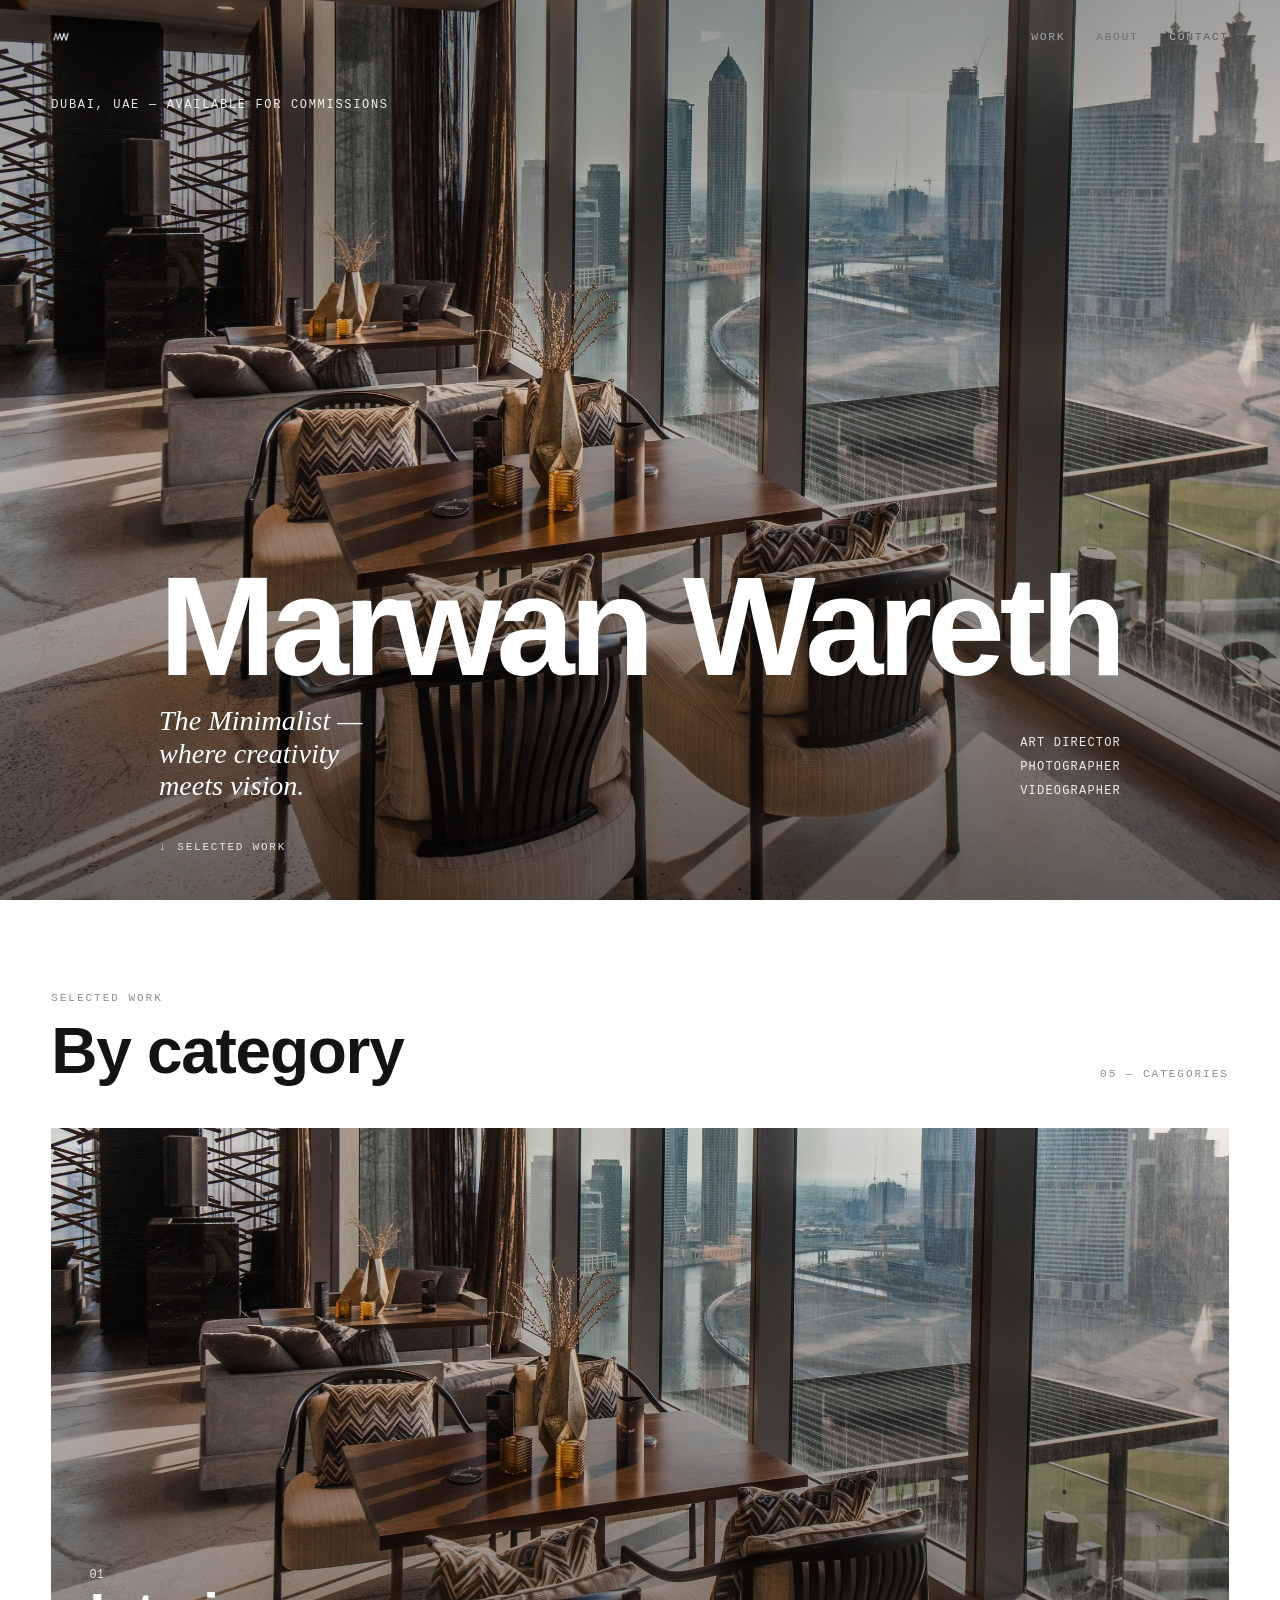
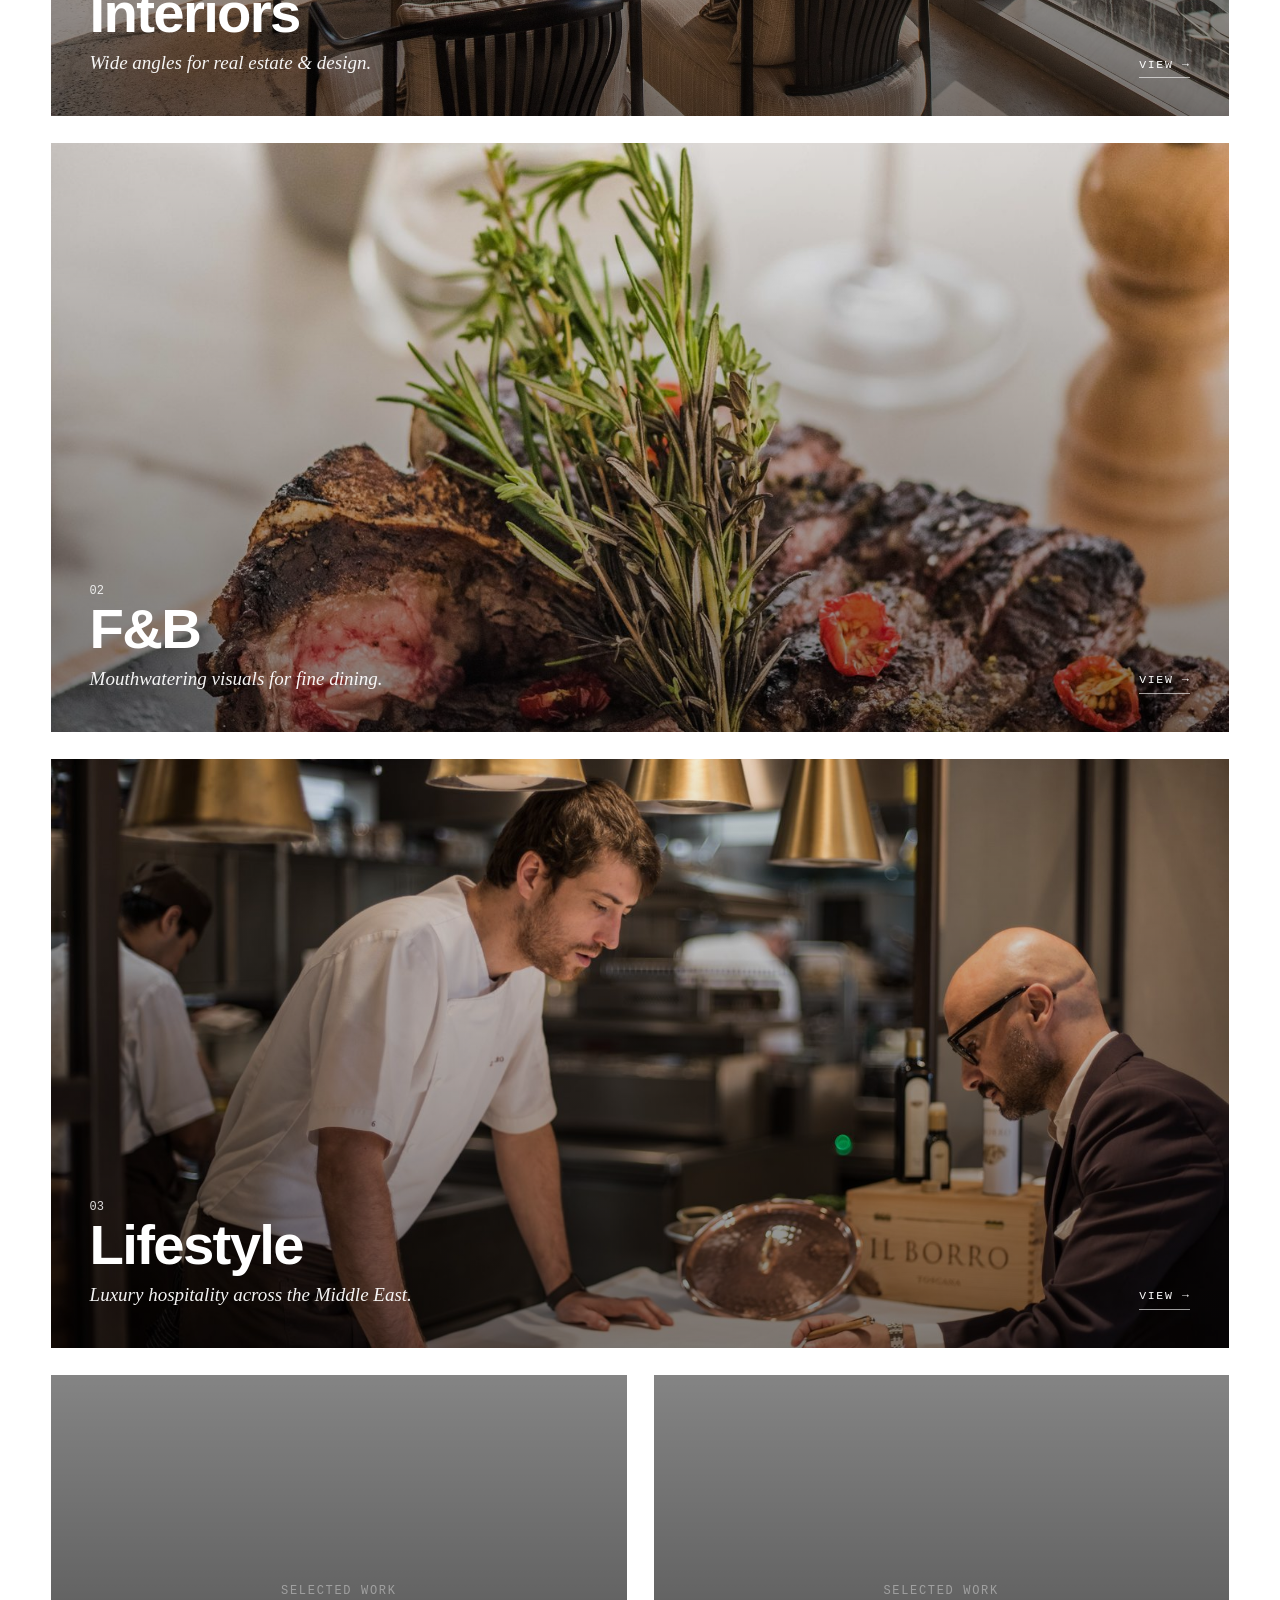
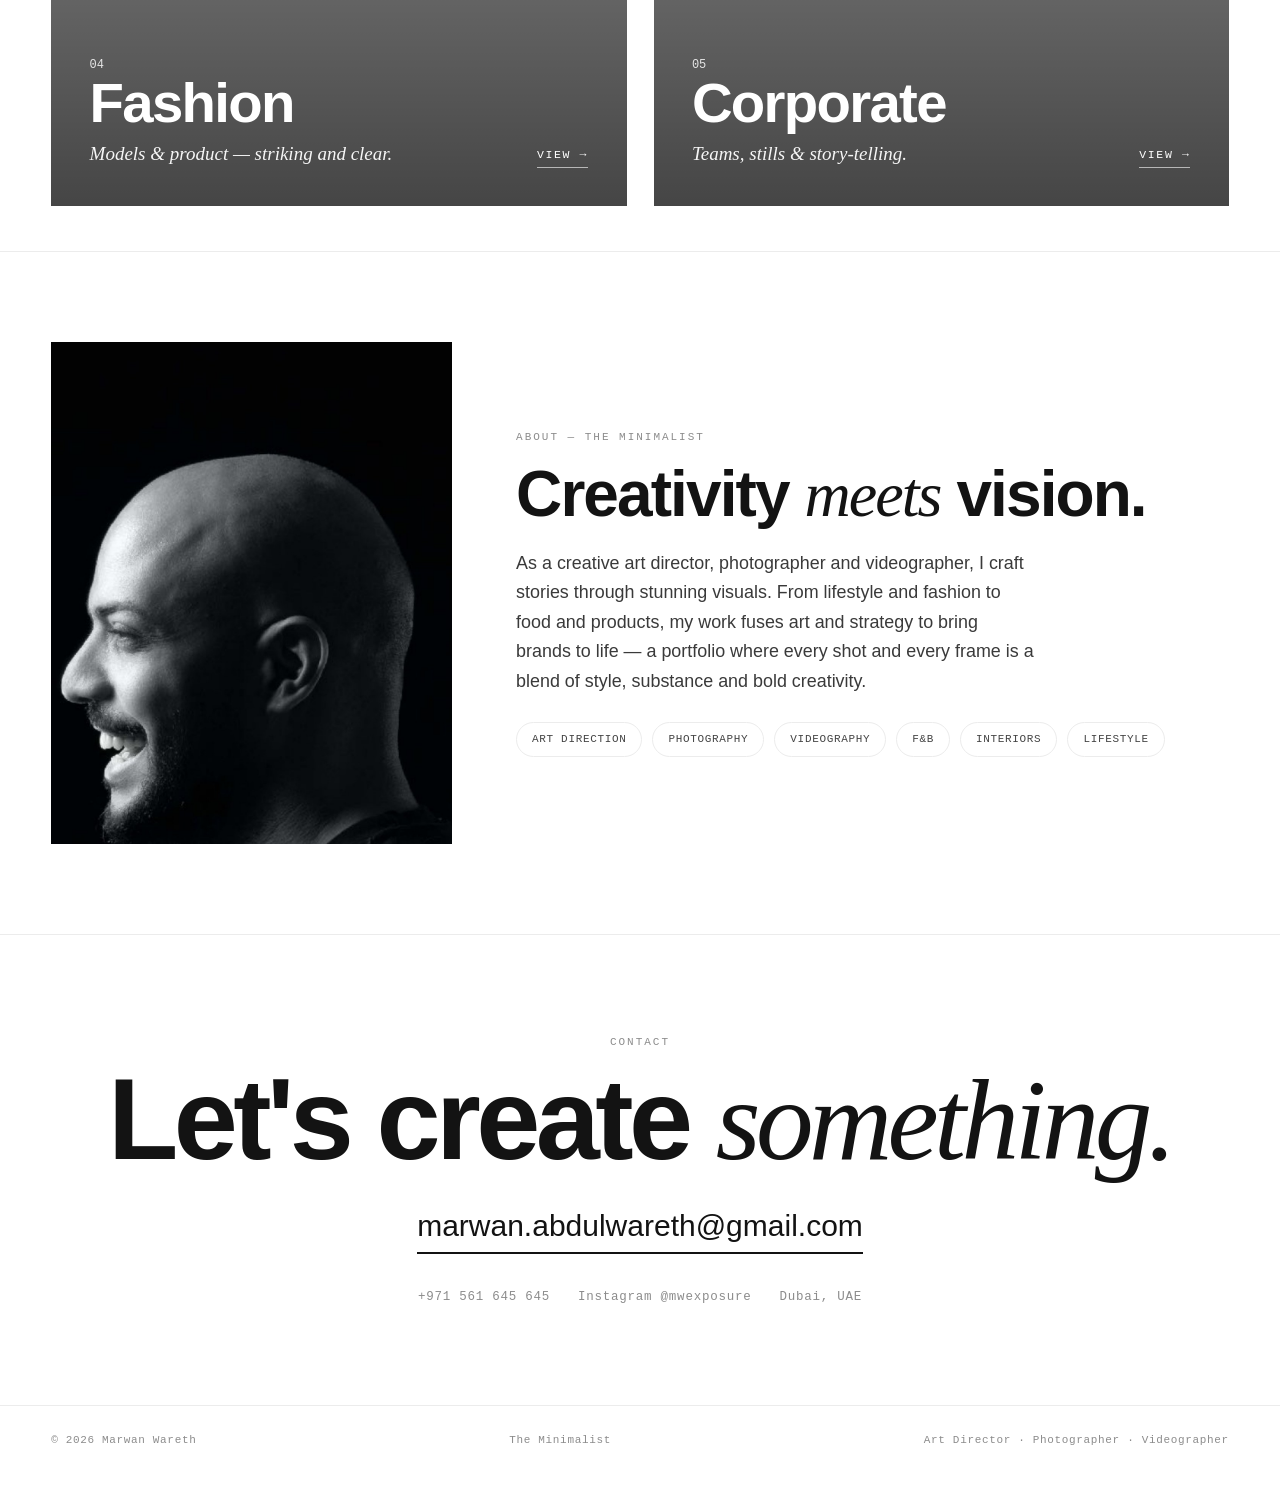
==== commit ee4b6ba2: "Redesign as image-led modern site (real content, not PDF clone) - Full-bleed hero photo + confident " ====
--- a/index.html
+++ b/index.html
@@ -2,61 +2,83 @@
 <html lang="en"><head>
 <meta charset="UTF-8" /><meta name="viewport" content="width=device-width, initial-scale=1.0" />
 <meta name="theme-color" content="#ffffff" />
-<title>Marwan Wareth — Art Director, Photographer &amp; Videographer, Dubai</title>
-<meta name="description" content="Marwan Wareth — Dubai-based art director, photographer and videographer. Lifestyle, F&B, interiors, fashion and corporate visuals for hospitality and brands across the Middle East." />
-<meta name="keywords" content="photographer Dubai, videographer Dubai, art director Dubai, food photographer Dubai, interior photographer Dubai" />
-<meta name="author" content="Marwan Wareth" />
-<meta name="robots" content="index, follow, max-image-preview:large" />
+<title>Marwan Wareth — Art Director, Photographer & Videographer in Dubai</title><meta name="description" content="Marwan Wareth — Dubai-based art director, photographer and videographer. Lifestyle, F&B, interiors, fashion and corporate visuals for hospitality and brands across the Middle East." />
+<meta name="keywords" content="photographer Dubai, videographer Dubai, food photographer Dubai, interior photographer Dubai, art director Dubai" />
+<meta name="author" content="Marwan Wareth" /><meta name="robots" content="index, follow, max-image-preview:large" />
 <meta name="geo.region" content="AE-DU" /><meta name="geo.placename" content="Dubai" />
 <link rel="canonical" href="https://marwanwareth.com/" />
 <meta property="og:type" content="website" /><meta property="og:site_name" content="Marwan Wareth" />
-<meta property="og:title" content="Marwan Wareth — Art Director, Photographer &amp; Videographer, Dubai" /><meta property="og:description" content="Marwan Wareth — Dubai-based art director, photographer and videographer. Lifestyle, F&B, interiors, fashion and corporate visuals for hospitality and brands across the Middle East." />
+<meta property="og:title" content="Marwan Wareth — Art Director, Photographer & Videographer in Dubai" /><meta property="og:description" content="Marwan Wareth — Dubai-based art director, photographer and videographer. Lifestyle, F&B, interiors, fashion and corporate visuals for hospitality and brands across the Middle East." />
 <meta property="og:image" content="https://marwanwareth.com/img/og.jpg" /><meta name="twitter:card" content="summary_large_image" />
 <link rel="stylesheet" href="assets/style.css" />
-<link rel="icon" href="data:image/svg+xml,%3Csvg xmlns='http://www.w3.org/2000/svg' viewBox='0 0 100 100'%3E%3Crect width='100' height='100' fill='%23fff'/%3E%3Ctext x='50' y='70' font-family='Helvetica,Arial' font-size='52' font-weight='700' fill='%231b1b1b' text-anchor='middle'%3EM%3C/text%3E%3C/svg%3E" />
-</head><body>
+<link rel="icon" href="data:image/svg+xml,%3Csvg xmlns='http://www.w3.org/2000/svg' viewBox='0 0 100 100'%3E%3Crect width='100' height='100' fill='%23fff'/%3E%3Ctext x='50' y='70' font-family='Helvetica,Arial' font-size='52' font-weight='700' fill='%23131313' text-anchor='middle'%3EM%3C/text%3E%3C/svg%3E" />
+</head><body class="">
 <div class="site" id="site">
   <header id="hdr"><div class="nav">
     <a class="brand" href="index.html"><img src="img/logo-dark.png" alt="Marwan Wareth" /><span class="pf">Portfolio</span></a>
-    <nav class="links"><a href="index.html" class="act">Work</a><a href="index.html#about">About</a><a href="index.html#contact">Contact</a></nav>
-  </div></header><span id="about"></span>
-  <section class="section hero reveal">
-    <div class="panel">
-      <div class="pside">
-        <div class="plbl">About Me</div>
-        <h1>The<span>minimalist</span></h1>
-        <p>Welcome to a world where creativity meets vision. As a creative art director, photographer and videographer, I craft stories through stunning visuals. From lifestyle and fashion to food and products, my work fuses art and strategy to bring brands to life. Explore a portfolio where every shot and every frame is a blend of style, substance, and bold creativity.</p>
-        <a href="#contact" class="more">Work with me →</a>
+    <nav class="links"><a href="index.html#work">Work</a><a href="index.html#about">About</a><a href="index.html#contact" class="act">Contact</a></nav>
+  </div></header>
+  <section class="hero">
+    <div class="heroimg" style="background-image:url(img/photo-02.jpg)"></div>
+    <div class="wrap top"><div class="ein">Dubai, UAE — Available for commissions</div></div>
+    <div class="wrap">
+      <h1>Marwan Wareth</h1>
+      <div class="role">
+        <div class="tag">The Minimalist — where creativity meets vision.</div>
+        <div class="meta">Art Director<br>Photographer<br>Videographer</div>
       </div>
-      <div class="portrait" style="background-image:url(img/portrait.jpg)"><div class="nm">Marwan Wareth</div></div>
+      <div class="cue"><span>↓</span> Selected work</div>
     </div>
-  </section><span id="work"></span>
-  <section class="section reveal" id="work">
-    <div class="panel"><div class="pside"><div class="plbl">01 — Selected work</div><h2>Lifestyle</h2><p>In lifestyle photography, I've captured the essence of luxury, working with the finest hotels across the Middle East, where my deep knowledge of hospitality content tips and tricks ensures every shot speaks volumes.</p><a href="lifestyle.html" class="more">View Lifestyle →</a></div><a class="pimgs g4 imlink" href="lifestyle.html"><div class="im" style="background-image:url(img/lifestyle-00.jpg)"></div><div class="im" style="background-image:url(img/lifestyle-01.jpg)"></div><div class="im" style="background-image:url(img/lifestyle-02.jpg)"></div><div class="im" style="background-image:url(img/lifestyle-03.jpg)"></div></a></div>
   </section>
-  <section class="section reveal" id="work">
-    <div class="panel rev"><div class="pside"><div class="plbl">02 — Selected work</div><h2>F&amp;B</h2><p>In F&amp;B content creation, I've crafted mouthwatering visuals for top fine dining restaurants across the Middle East, leveraging expert content tips and tricks to evoke that irresistible foodgasm feeling and boost engagement.</p><a href="food.html" class="more">View F&B →</a></div><a class="pimgs g4 imlink" href="food.html"><div class="im" style="background-image:url(img/food-00.jpg)"></div><div class="im" style="background-image:url(img/food-01.jpg)"></div><div class="im" style="background-image:url(img/food-02.jpg)"></div><div class="im" style="background-image:url(img/food-03.jpg)"></div></a></div>
-  </section>
-  <section class="section reveal" id="work">
-    <div class="panel"><div class="pside"><div class="plbl">03 — Selected work</div><h2>Interiors</h2><p>In interior design content creation, I capture wide angles that reveal unique perspectives, ensuring every shot satisfies clients — whether they're showcasing real estate listings or highlighting stunning design work.</p><a href="interiors.html" class="more">View Interiors →</a></div><a class="pimgs g4 imlink" href="interiors.html"><div class="im" style="background-image:url(img/photo-01.jpg)"></div><div class="im" style="background-image:url(img/photo-02.jpg)"></div><div class="im" style="background-image:url(img/photo-03.jpg)"></div><div class="im" style="background-image:url(img/photo-04.jpg)"></div></a></div>
-  </section>
-  <section class="section reveal" id="work">
-    <div class="panel rev"><div class="pside"><div class="plbl">04 — Selected work</div><h2>Fashion</h2><p>In fashion photography, I capture the model's presence with striking clarity, ensuring they stand out with confidence and style in every shot — and in close-ups, every detail is emphasised with precision.</p><a href="fashion.html" class="more">View Fashion →</a></div><a class="pimgs g4 imlink" href="fashion.html"><div class="im ph">Selected work</div><div class="im ph">Selected work</div><div class="im ph">Selected work</div><div class="im ph">Selected work</div></a></div>
-  </section>
-  <section class="section reveal" id="work">
-    <div class="panel"><div class="pside"><div class="plbl">05 — Selected work</div><h2>Corporate</h2><p>In corporate photoshoots and video storytelling, I capture the essence of a team — highlighting individuals or the whole crew, through candid and posed work, filmed within the company's real environment or during key events.</p><a href="corporate.html" class="more">View Corporate →</a></div><a class="pimgs g4 imlink" href="corporate.html"><div class="im ph">Selected work</div><div class="im ph">Selected work</div><div class="im ph">Selected work</div><div class="im ph">Selected work</div></a></div>
-  </section>
-  <section id="contact" class="contactblk reveal">
-    <div class="cm">
-      <h2>Contact Me</h2>
-      <div class="row"><span class="ic">✆</span><a href="tel:+971561645645">+971 561 645 645</a></div>
-      <div class="row"><span class="ic">✉</span><a href="mailto:marwan.abdulwareth@gmail.com">marwan.abdulwareth@gmail.com</a></div>
-      <div class="row"><span class="ic">◎</span><a href="https://instagram.com/mwexposure" target="_blank" rel="noopener">@mwexposure</a></div>
+  <section id="work" class="work"><div class="wrap">
+    <div class="shead reveal"><div><div class="lbl">Selected work</div><h2 style="margin-top:12px">By category</h2></div>
+      <div class="lbl">05 — Categories</div></div>
+    <div class="feats reveal">
+      <a class="feat" href="interiors.html">
+        <div class="fimg" style="background-image:url(img/photo-02.jpg)"></div>
+        <div class="cap"><div><span class="num">01</span><h3>Interiors</h3><div class="d">Wide angles for real estate & design.</div></div><span class="view">View →</span></div>
+      </a>
+      <a class="feat" href="food.html">
+        <div class="fimg" style="background-image:url(img/food-04.jpg)"></div>
+        <div class="cap"><div><span class="num">02</span><h3>F&amp;B</h3><div class="d">Mouthwatering visuals for fine dining.</div></div><span class="view">View →</span></div>
+      </a>
+      <a class="feat" href="lifestyle.html">
+        <div class="fimg" style="background-image:url(img/lifestyle-00.jpg)"></div>
+        <div class="cap"><div><span class="num">03</span><h3>Lifestyle</h3><div class="d">Luxury hospitality across the Middle East.</div></div><span class="view">View →</span></div>
+      </a>
+      <div class="dualrow">
+        <a class="feat small ph" href="fashion.html">
+          <div class="fimg"><span>Selected work</span></div>
+          <div class="cap"><div><span class="num">04</span><h3>Fashion</h3><div class="d">Models & product — striking and clear.</div></div><span class="view">View →</span></div>
+        </a>
+        <a class="feat small ph" href="corporate.html">
+          <div class="fimg"><span>Selected work</span></div>
+          <div class="cap"><div><span class="num">05</span><h3>Corporate</h3><div class="d">Teams, stills & story-telling.</div></div><span class="view">View →</span></div>
+        </a>
+      </div>
     </div>
-    <div class="th"><h2>Thanks</h2></div>
-  </section>
+  </div></section>
+  <section id="about" class="about"><div class="wrap grid">
+    <div class="portrait reveal" style="background-image:url(img/portrait.jpg)"></div>
+    <div class="reveal">
+      <div class="lbl">About — The Minimalist</div>
+      <h2 style="margin-top:16px">Creativity <em>meets</em> vision.</h2>
+      <p>As a creative art director, photographer and videographer, I craft stories through stunning visuals. From lifestyle and fashion to food and products, my work fuses art and strategy to bring brands to life — a portfolio where every shot and every frame is a blend of style, substance and bold creativity.</p>
+      <div class="caps"><span>Art Direction</span><span>Photography</span><span>Videography</span><span>F&amp;B</span><span>Interiors</span><span>Lifestyle</span></div>
+    </div>
+  </div></section>
+  <section id="contact" class="contact reveal"><div class="wrap">
+    <div class="lbl">Contact</div>
+    <h2 style="margin-top:18px">Let's create <em>something.</em></h2>
+    <a class="mail" href="mailto:marwan.abdulwareth@gmail.com">marwan.abdulwareth@gmail.com</a>
+    <div class="lines">
+      <a href="tel:+971561645645">+971 561 645 645</a>
+      <a href="https://instagram.com/mwexposure" target="_blank" rel="noopener">Instagram @mwexposure</a>
+      <span>Dubai, UAE</span>
+    </div>
+  </div></section>
   <footer><div class="wrap frow">
-    <span>© 2026 Marwan Wareth</span><span>Dubai, UAE</span><span>Art Director · Photographer · Videographer</span>
+    <span>© 2026 Marwan Wareth</span><span>The Minimalist</span><span>Art Director · Photographer · Videographer</span>
   </div></footer>
   </div>
   <div class="lb" id="lb"><span class="x">✕ CLOSE (ESC)</span><img alt="" /></div>
--- a/assets/style.css
+++ b/assets/style.css
@@ -3,89 +3,100 @@
 html{scroll-behavior:smooth}
 body{margin:0}
 .site{
-  --bg:#ffffff;--grey:#8b8b8b;--grey2:#7d7d7d;--char:#2f2f2f;--soft:#d6d6d6;
-  --ink:#1b1b1b;--on:#ffffff;--line:#e8e8e6;--mut:#8f8f8f;
+  --bg:#ffffff;--ink:#131313;--mut:#8c8c8c;--line:#ececec;--soft:#ececeb;--grey:#8b8b8b;
   --sans:"Helvetica Neue","Segoe UI",Roboto,Arial,sans-serif;
+  --mono:ui-monospace,"SF Mono",Menlo,Consolas,monospace;
   --serif:Georgia,"Times New Roman",serif;
-  --mono:ui-monospace,"SF Mono",Menlo,monospace;
   background:var(--bg);color:var(--ink);font-family:var(--sans);line-height:1.5;-webkit-font-smoothing:antialiased;overflow-x:hidden;
 }
 .site a{color:inherit;text-decoration:none}
 .site img{max-width:100%;display:block}
-.wrap{max-width:1440px;margin:0 auto;padding:0 clamp(16px,3vw,40px)}
-h1,h2,h3{margin:0;font-weight:600;letter-spacing:-.015em;line-height:1.02}
-.reveal{opacity:0;transform:translateY(20px);transition:opacity .7s cubic-bezier(.2,.7,.2,1),transform .7s cubic-bezier(.2,.7,.2,1)}
+.wrap{max-width:1600px;margin:0 auto;padding:0 clamp(18px,4vw,64px)}
+h1,h2,h3{margin:0;font-weight:600;letter-spacing:-.02em;line-height:1.0;text-wrap:balance}
+.lbl{font-family:var(--mono);font-size:11px;letter-spacing:.18em;text-transform:uppercase;color:var(--mut)}
+.reveal{opacity:0;transform:translateY(22px);transition:opacity .8s cubic-bezier(.2,.7,.2,1),transform .8s cubic-bezier(.2,.7,.2,1)}
 .reveal.in{opacity:1;transform:none}
 @media(prefers-reduced-motion:reduce){.reveal{opacity:1;transform:none;transition:none}}
 
 /* header */
-.site header{position:sticky;top:0;z-index:50;background:rgba(255,255,255,.9);backdrop-filter:blur(10px);border-bottom:1px solid var(--line)}
-.nav{display:flex;align-items:center;justify-content:space-between;height:68px;max-width:1440px;margin:0 auto;padding:0 clamp(16px,3vw,40px)}
-.brand{display:flex;align-items:center;gap:12px;font-weight:600;letter-spacing:-.01em}
-.brand img{height:22px;width:auto}
-.brand .pf{font-family:var(--mono);font-size:10px;letter-spacing:.28em;color:var(--mut);text-transform:uppercase}
-.nav .links{display:flex;gap:clamp(18px,2.4vw,34px);font-family:var(--mono);font-size:11.5px;letter-spacing:.14em;text-transform:uppercase}
-.nav .links a{color:var(--mut);transition:color .2s}
-.nav .links a:hover,.nav .links a.act{color:var(--ink)}
+.site header{position:fixed;top:0;left:0;right:0;z-index:50;mix-blend-mode:difference}
+.site header.solid{mix-blend-mode:normal;background:rgba(255,255,255,.88);backdrop-filter:blur(12px);border-bottom:1px solid var(--line)}
+.nav{display:flex;align-items:center;justify-content:space-between;height:74px;max-width:1600px;margin:0 auto;padding:0 clamp(18px,4vw,64px)}
+.brand{display:flex;align-items:center;gap:11px;font-weight:600;color:#fff}
+.site header.solid .brand{color:var(--ink)}
+.brand img{height:20px;filter:invert(1)}
+.site header.solid .brand img{filter:none}
+.brand .pf{font-family:var(--mono);font-size:9.5px;letter-spacing:.26em;opacity:.75;text-transform:uppercase}
+.nav .links{display:flex;gap:clamp(20px,2.4vw,36px);font-family:var(--mono);font-size:11.5px;letter-spacing:.14em;text-transform:uppercase;color:#fff}
+.site header.solid .nav .links{color:var(--ink)}
+.nav .links a{opacity:.8}.nav .links a:hover,.nav .links a.act{opacity:1}
 @media(max-width:640px){.nav .links a:not(.act){display:none}}
 
-/* the split panel */
-.section{padding:clamp(12px,1.6vw,26px)}
-.panel{display:grid;grid-template-columns:.85fr 1.15fr;gap:clamp(12px,1.6vw,24px);align-items:stretch}
-.hero .panel{min-height:clamp(420px,66vh,640px)}
-.panel.rev{grid-template-columns:1.15fr .85fr}
-.panel.rev .pside{order:2}
-@media(max-width:860px){.panel,.panel.rev{grid-template-columns:1fr}.panel.rev .pside{order:0}}
-.pside{background:var(--grey);color:var(--on);padding:clamp(30px,4.5vw,74px);display:flex;flex-direction:column;justify-content:center}
-.pside .plbl{font-family:var(--mono);font-size:11px;letter-spacing:.2em;text-transform:uppercase;color:rgba(255,255,255,.7);margin-bottom:18px}
-.pside h2{font-size:clamp(30px,4.4vw,60px);font-weight:600;line-height:1.0}
-.pside p{font-family:var(--serif);font-size:15px;line-height:1.7;max-width:46ch;margin:20px 0 0;color:rgba(255,255,255,.92)}
-.pside .more{margin-top:30px;font-family:var(--mono);font-size:11px;letter-spacing:.16em;text-transform:uppercase;color:#fff;display:inline-flex;gap:9px;align-items:center;width:max-content;border-bottom:1px solid rgba(255,255,255,.5);padding-bottom:5px;transition:gap .2s}
-a:hover>.more,.more:hover{gap:15px}
-.pimgs{display:grid;gap:clamp(8px,1vw,14px);align-content:stretch}
-.pimgs.g1{grid-template-columns:1fr}
-.pimgs.g2{grid-template-columns:1fr 1fr}
-.pimgs.g4{grid-template-columns:1fr 1fr;grid-template-rows:1fr 1fr}
-.pimgs.g3b{grid-template-columns:1fr 1fr}
-.im{aspect-ratio:4/3;background-size:cover;background-position:center;background-color:var(--soft);transition:filter .4s}
-.pimgs.g1 .im{aspect-ratio:16/11;height:100%}
-.im.tall{grid-row:span 2}
-a.imlink:hover .im{filter:brightness(.94)}
-.im.ph{display:grid;place-items:center;color:#fff;font-family:var(--mono);font-size:11px;letter-spacing:.14em;text-transform:uppercase;background:var(--grey2)}
+/* hero */
+.hero{min-height:100vh;display:flex;flex-direction:column;justify-content:flex-end;padding-bottom:clamp(28px,5vh,60px);position:relative;isolation:isolate;color:#fff}
+.hero .heroimg{position:absolute;inset:0;background-size:cover;background-position:center;z-index:-2}
+.hero:after{content:"";position:absolute;inset:0;z-index:-1;background:linear-gradient(180deg,rgba(0,0,0,.35),rgba(0,0,0,.15) 40%,rgba(0,0,0,.6))}
+.hero .top{position:absolute;top:96px;left:0;right:0}
+.hero .top .ein{font-family:var(--mono);font-size:12px;letter-spacing:.14em;text-transform:uppercase;opacity:.9}
+.hero h1{font-size:clamp(52px,11vw,190px);letter-spacing:-.04em;line-height:.86}
+.hero .role{margin-top:clamp(14px,2vh,26px);display:flex;justify-content:space-between;align-items:flex-end;gap:24px;flex-wrap:wrap}
+.hero .role .tag{font-family:var(--serif);font-style:italic;font-size:clamp(18px,2.2vw,30px);max-width:16ch;line-height:1.15}
+.hero .role .meta{font-family:var(--mono);font-size:12px;letter-spacing:.1em;text-transform:uppercase;text-align:right;opacity:.9;line-height:2}
+.hero .cue{margin-top:clamp(20px,4vh,44px);font-family:var(--mono);font-size:11px;letter-spacing:.16em;text-transform:uppercase;opacity:.85;display:flex;align-items:center;gap:10px}
 
-/* hero */
-.hero .pside h1{font-size:clamp(40px,6vw,84px);font-weight:600;line-height:.98}
-.hero .pside h1 span{display:block;color:rgba(255,255,255,.62)}
-.hero .portrait{background:#000;background-size:cover;background-position:center top;position:relative}
-.hero .portrait .nm{position:absolute;left:22px;bottom:20px;color:#fff;font-weight:600;font-size:14px}
+/* work — big image features */
+.work{padding:clamp(60px,10vh,130px) 0 clamp(30px,5vh,60px)}
+.work .shead{display:flex;justify-content:space-between;align-items:flex-end;gap:20px;flex-wrap:wrap;margin-bottom:clamp(30px,5vh,56px)}
+.work .shead h2{font-size:clamp(30px,5vw,64px)}
+.feats{display:flex;flex-direction:column;gap:clamp(20px,3vh,44px)}
+.feat{display:block;position:relative;overflow:hidden;background:var(--soft)}
+.feat .fimg{aspect-ratio:16/8;background-size:cover;background-position:center;transition:transform .7s cubic-bezier(.2,.7,.2,1)}
+.feat.small .fimg{aspect-ratio:4/3}
+.feat:hover .fimg{transform:scale(1.03)}
+.feat:after{content:"";position:absolute;inset:0;background:linear-gradient(180deg,rgba(0,0,0,.05),rgba(0,0,0,.5))}
+.feat .cap{position:absolute;left:0;right:0;bottom:0;z-index:2;color:#fff;padding:clamp(22px,3vw,50px);display:flex;justify-content:space-between;align-items:flex-end;gap:20px}
+.feat .cap .num{font-family:var(--mono);font-size:12px;opacity:.85}
+.feat .cap h3{font-size:clamp(30px,4.4vw,68px);letter-spacing:-.03em}
+.feat .cap .d{font-family:var(--serif);font-style:italic;font-size:clamp(14px,1.5vw,19px);opacity:.95;margin-top:8px;max-width:34ch}
+.feat .cap .view{font-family:var(--mono);font-size:11.5px;letter-spacing:.14em;text-transform:uppercase;white-space:nowrap;border-bottom:1px solid rgba(255,255,255,.6);padding-bottom:4px}
+.feat.ph .fimg{background:var(--grey);display:grid;place-items:center}
+.feat.ph .fimg span{color:rgba(255,255,255,.7);font-family:var(--mono);font-size:12px;letter-spacing:.14em;text-transform:uppercase}
+.dualrow{display:grid;grid-template-columns:1fr 1fr;gap:clamp(20px,3vh,44px)}
+@media(max-width:760px){.dualrow{grid-template-columns:1fr}.feat .fimg,.feat.small .fimg{aspect-ratio:4/3}}
 
-/* category page masonry */
-.phead{padding:clamp(30px,5vw,64px) 0 26px}
-.phead .plbl{font-family:var(--mono);font-size:11px;letter-spacing:.2em;text-transform:uppercase;color:var(--mut);margin-bottom:14px}
-.phead h1{font-size:clamp(40px,8vw,110px);letter-spacing:-.04em;line-height:.92}
-.phead p{font-family:var(--serif);font-size:16px;line-height:1.7;max-width:56ch;color:#4a4a4a;margin:22px 0 0}
-.masonry{columns:3 300px;column-gap:14px}
-@media(max-width:640px){.masonry{columns:2 150px}}
+/* about */
+.about{padding:clamp(60px,10vh,130px) 0;border-top:1px solid var(--line)}
+.about .grid{display:grid;grid-template-columns:.72fr 1.28fr;gap:clamp(30px,5vw,80px);align-items:center}
+@media(max-width:820px){.about .grid{grid-template-columns:1fr;gap:34px}}
+.about .portrait{aspect-ratio:4/5;background:#000;background-size:cover;background-position:center top}
+.about h2{font-size:clamp(34px,5vw,72px);letter-spacing:-.03em}
+.about h2 em{font-family:var(--serif);font-style:italic;font-weight:400}
+.about p{font-size:clamp(16px,1.4vw,19px);line-height:1.65;color:#3a3a3a;max-width:52ch;margin:22px 0 0}
+.about .caps{display:flex;gap:10px;flex-wrap:wrap;margin-top:26px}
+.about .caps span{font-family:var(--mono);font-size:11px;letter-spacing:.06em;text-transform:uppercase;border:1px solid var(--line);border-radius:30px;padding:8px 15px;color:#444}
+
+/* contact */
+.contact{padding:clamp(60px,11vh,140px) 0;border-top:1px solid var(--line);text-align:center}
+.contact h2{font-size:clamp(44px,9vw,150px);letter-spacing:-.04em;line-height:.9}
+.contact h2 em{font-family:var(--serif);font-style:italic;font-weight:400}
+.contact .mail{display:inline-block;margin-top:30px;font-size:clamp(18px,2.4vw,30px);border-bottom:2px solid var(--ink);padding-bottom:4px}
+.contact .lines{display:flex;gap:28px;justify-content:center;flex-wrap:wrap;margin-top:34px;font-family:var(--mono);font-size:12.5px;letter-spacing:.06em;color:var(--mut)}
+.contact .lines a:hover{color:var(--ink)}
+
+.site footer{border-top:1px solid var(--line);padding:26px 0 36px}
+.frow{display:flex;justify-content:space-between;gap:16px;flex-wrap:wrap;color:var(--mut);font-family:var(--mono);font-size:11px;letter-spacing:.06em}
+
+/* category page */
+.phead{padding:130px 0 30px}
+.phead h1{font-size:clamp(44px,9vw,120px);letter-spacing:-.04em;line-height:.9}
+.phead p{font-family:var(--serif);font-size:17px;line-height:1.7;max-width:60ch;color:#3a3a3a;margin:22px 0 0}
+.phead .back{margin-top:26px;font-family:var(--mono);font-size:11.5px;letter-spacing:.14em;text-transform:uppercase;color:var(--mut)}
+.phead .back:hover{color:var(--ink)}
+.masonry{columns:3 320px;column-gap:14px}
+@media(max-width:640px){.masonry{columns:2 160px}}
 .mitem{break-inside:avoid;margin:0 0 14px;overflow:hidden;background:var(--soft);cursor:zoom-in}
-.mitem img{width:100%;display:block;transition:transform .5s}
-.mitem:hover img{transform:scale(1.04)}
-.emptynote{background:var(--grey);color:#fff;padding:clamp(40px,6vw,90px);text-align:center;font-family:var(--serif);font-size:18px}
-
-/* contact + thanks */
-.contactblk{display:grid;grid-template-columns:1fr 1fr;min-height:clamp(360px,56vh,560px)}
-@media(max-width:760px){.contactblk{grid-template-columns:1fr}}
-.contactblk .cm{background:var(--soft);color:var(--ink);padding:clamp(30px,4.5vw,72px);display:flex;flex-direction:column;justify-content:center}
-.contactblk .cm h2{font-size:clamp(26px,3vw,40px)}
-.contactblk .cm .row{display:flex;align-items:center;gap:12px;margin-top:16px;font-size:15px}
-.contactblk .cm .row .ic{width:18px;color:var(--grey2)}
-.contactblk .cm a{border-bottom:1px solid transparent}.contactblk .cm a:hover{border-color:var(--ink)}
-.contactblk .th{background:var(--char);color:#fff;display:grid;place-items:center}
-.contactblk .th h2{font-size:clamp(44px,7vw,96px);font-weight:600}
-
-footer{border-top:1px solid var(--line);padding:24px 0 34px}
-.frow{display:flex;justify-content:space-between;gap:16px;flex-wrap:wrap;color:var(--mut);font-family:var(--mono);font-size:11.5px;letter-spacing:.04em}
-
-/* lightbox */
-.lb{position:fixed;inset:0;z-index:150;background:rgba(20,20,20,.95);display:none;align-items:center;justify-content:center;padding:24px;cursor:zoom-out}
+.mitem img{width:100%;display:block;transition:transform .5s}.mitem:hover img{transform:scale(1.04)}
+.emptynote{background:var(--soft);color:#555;padding:clamp(40px,7vw,100px);text-align:center;font-family:var(--serif);font-size:19px}
+.lb{position:fixed;inset:0;z-index:150;background:rgba(15,15,15,.95);display:none;align-items:center;justify-content:center;padding:24px;cursor:zoom-out}
 .lb.on{display:flex}.lb img{max-width:95vw;max-height:92vh;object-fit:contain}
 .lb .x{position:absolute;top:18px;right:22px;color:#fff;font-family:var(--mono);font-size:12px;letter-spacing:.1em;cursor:pointer}
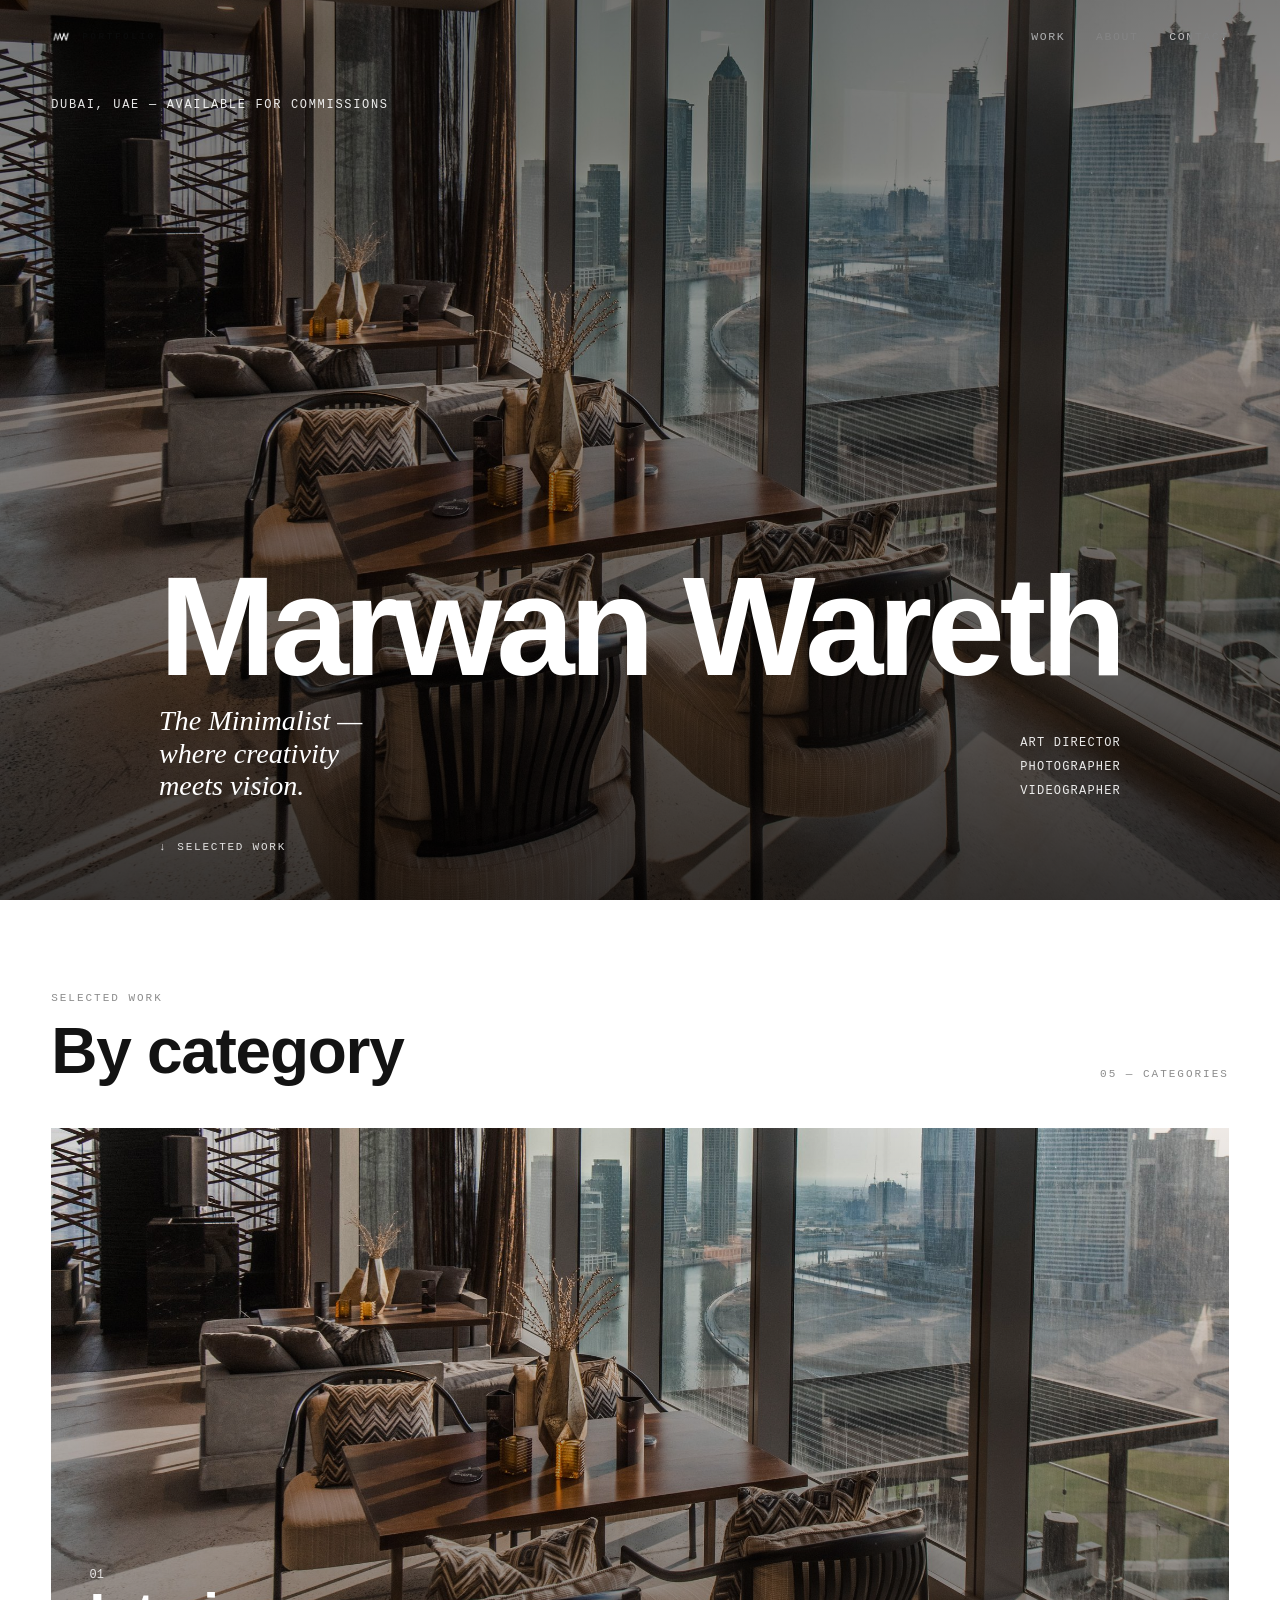
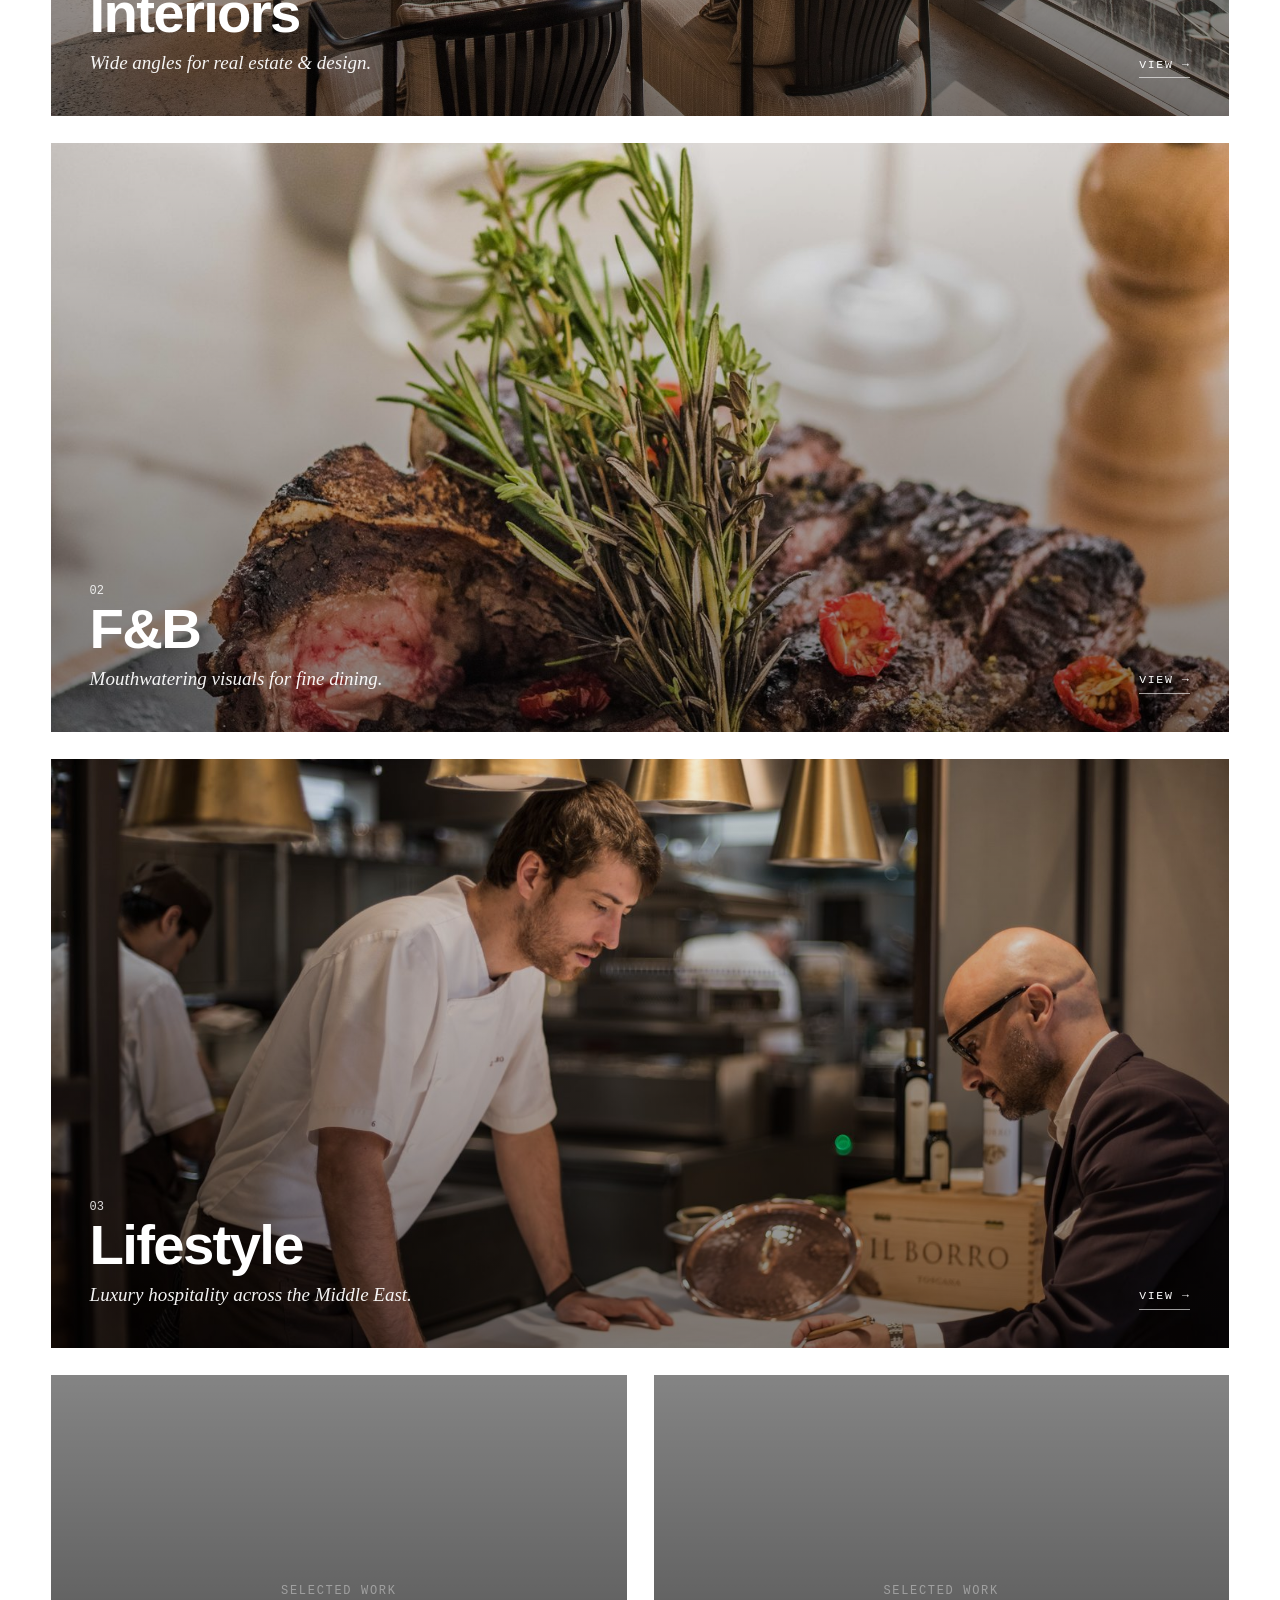
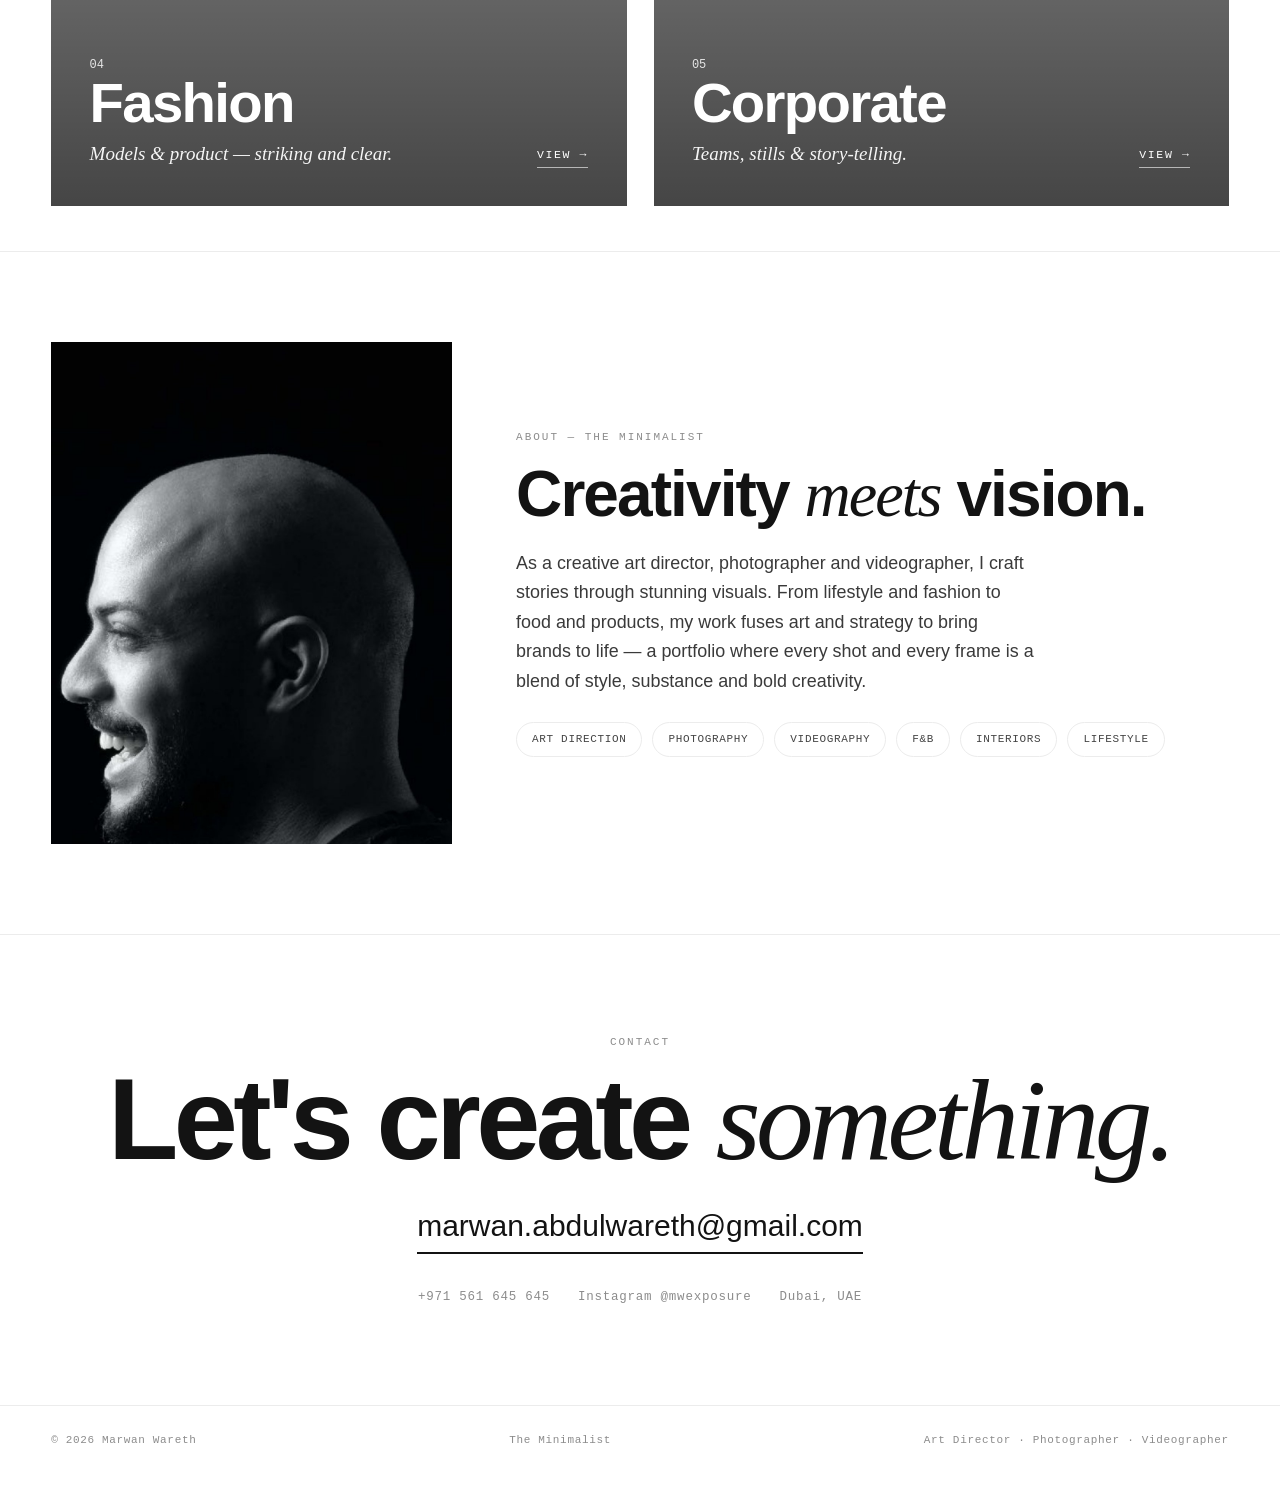
==== commit ebaf27ed: "Darken hero scrim for text legibility; use swappable img/hero.jpg Co-Authored-By: Claude Opus 4.8 <n" ====
--- a/index.html
+++ b/index.html
@@ -19,7 +19,7 @@
     <nav class="links"><a href="index.html#work">Work</a><a href="index.html#about">About</a><a href="index.html#contact" class="act">Contact</a></nav>
   </div></header>
   <section class="hero">
-    <div class="heroimg" style="background-image:url(img/photo-02.jpg)"></div>
+    <div class="heroimg" style="background-image:url(img/hero.jpg)"></div>
     <div class="wrap top"><div class="ein">Dubai, UAE — Available for commissions</div></div>
     <div class="wrap">
       <h1>Marwan Wareth</h1>
--- a/assets/style.css
+++ b/assets/style.css
@@ -35,7 +35,7 @@
 /* hero */
 .hero{min-height:100vh;display:flex;flex-direction:column;justify-content:flex-end;padding-bottom:clamp(28px,5vh,60px);position:relative;isolation:isolate;color:#fff}
 .hero .heroimg{position:absolute;inset:0;background-size:cover;background-position:center;z-index:-2}
-.hero:after{content:"";position:absolute;inset:0;z-index:-1;background:linear-gradient(180deg,rgba(0,0,0,.35),rgba(0,0,0,.15) 40%,rgba(0,0,0,.6))}
+.hero:after{content:"";position:absolute;inset:0;z-index:-1;background:linear-gradient(180deg,rgba(0,0,0,.5),rgba(0,0,0,.34) 34%,rgba(0,0,0,.78))}
 .hero .top{position:absolute;top:96px;left:0;right:0}
 .hero .top .ein{font-family:var(--mono);font-size:12px;letter-spacing:.14em;text-transform:uppercase;opacity:.9}
 .hero h1{font-size:clamp(52px,11vw,190px);letter-spacing:-.04em;line-height:.86}
